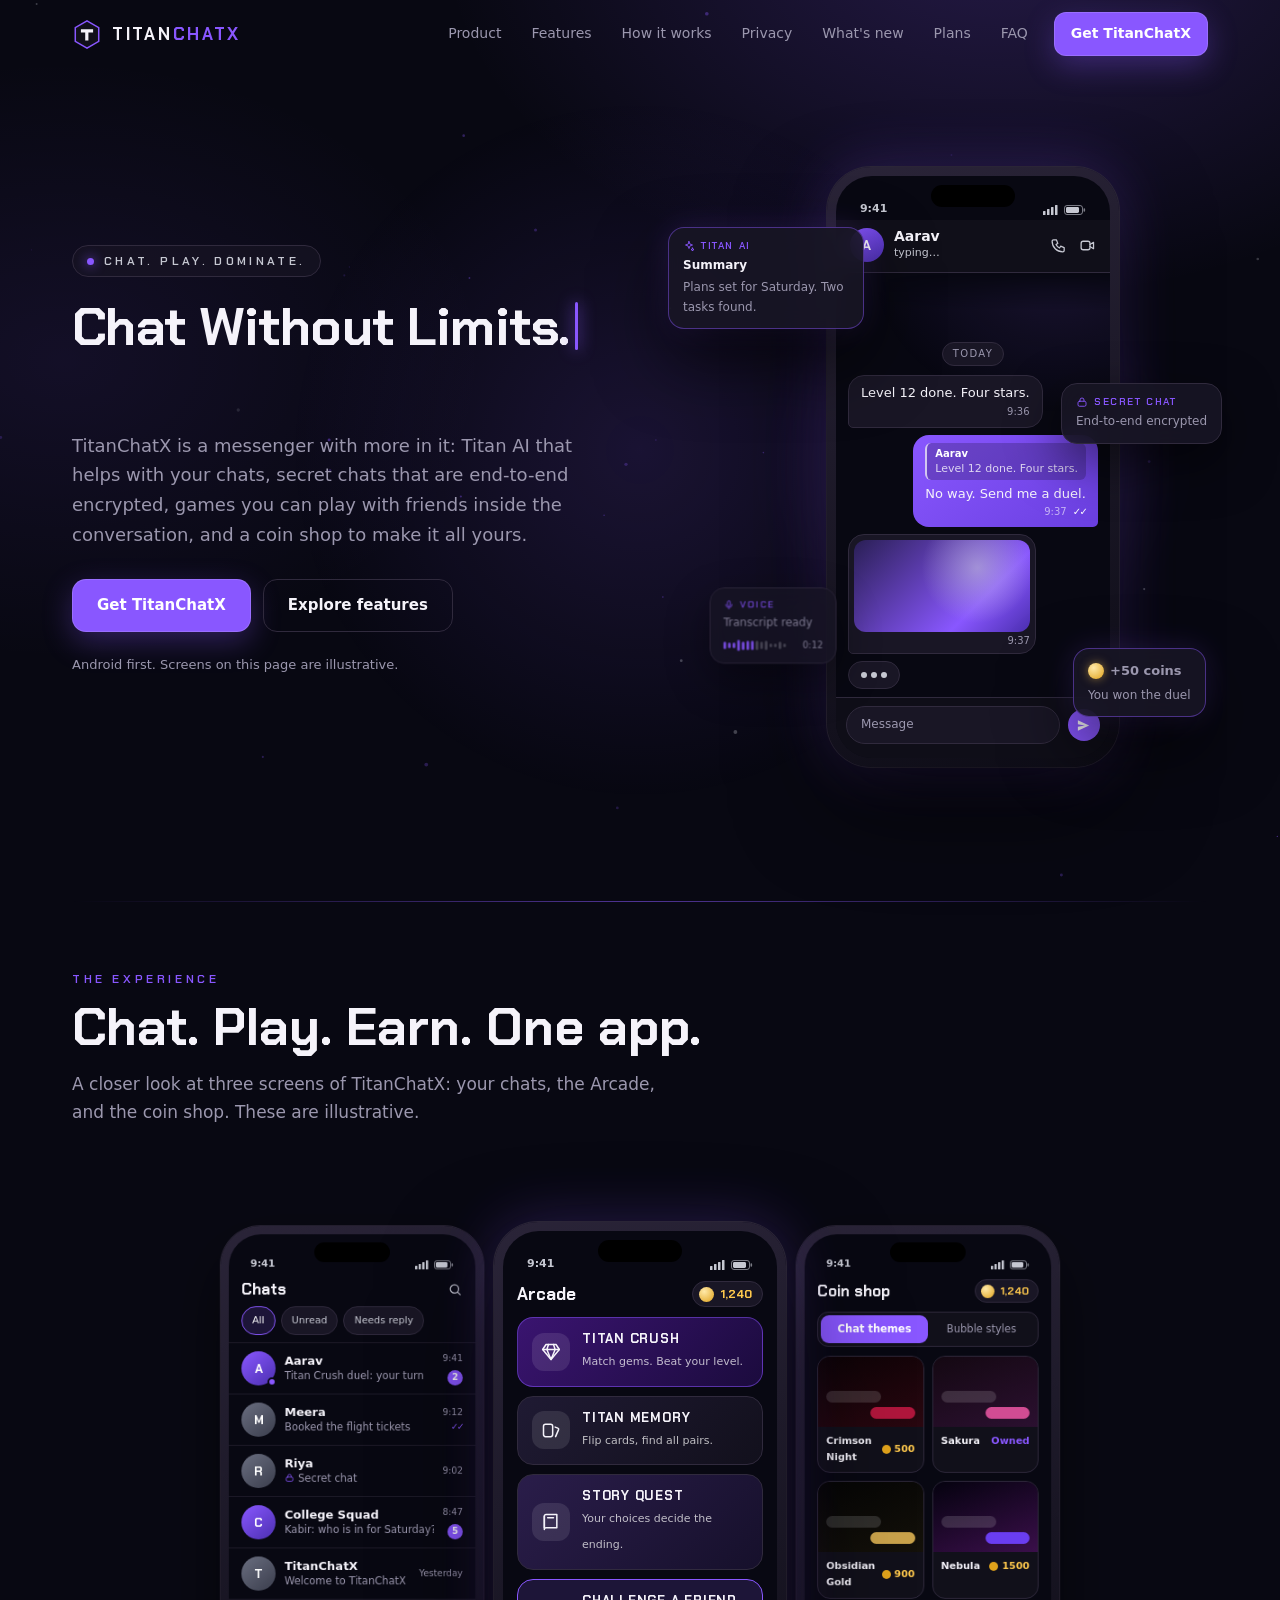
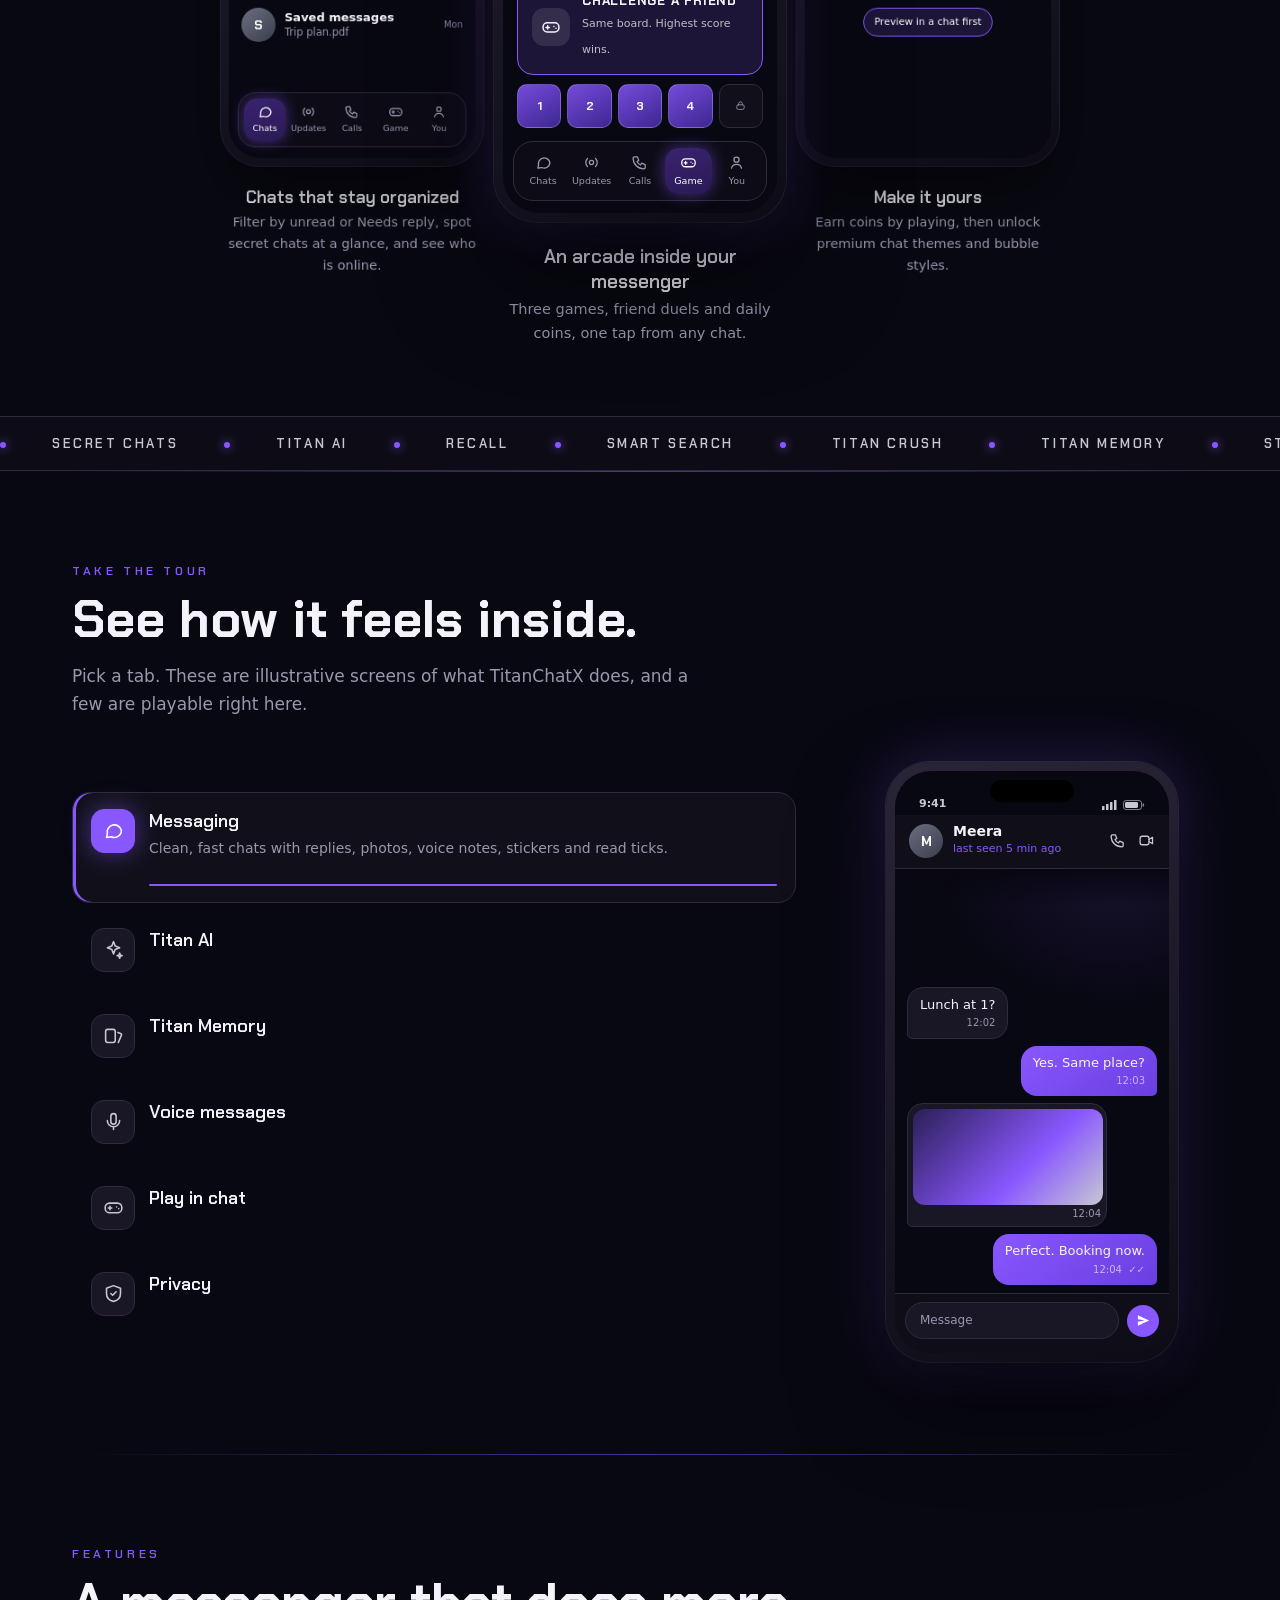
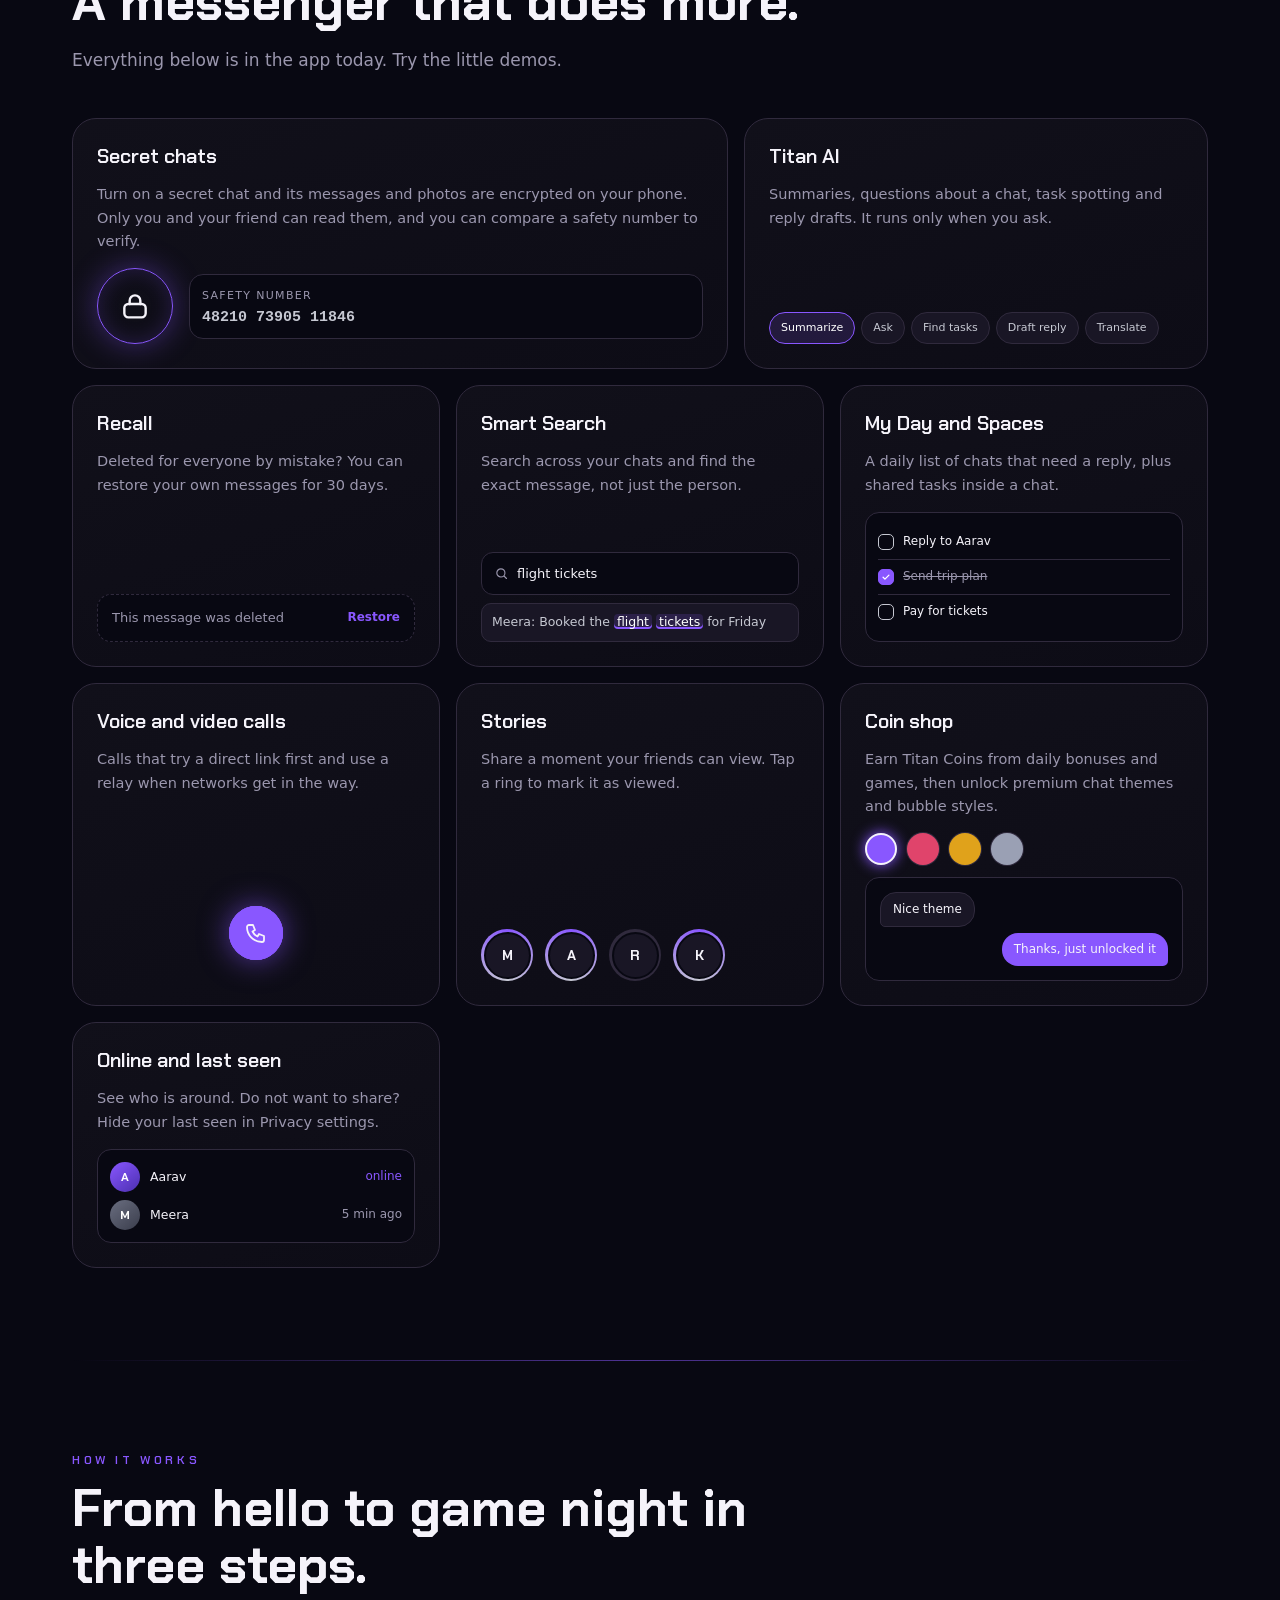
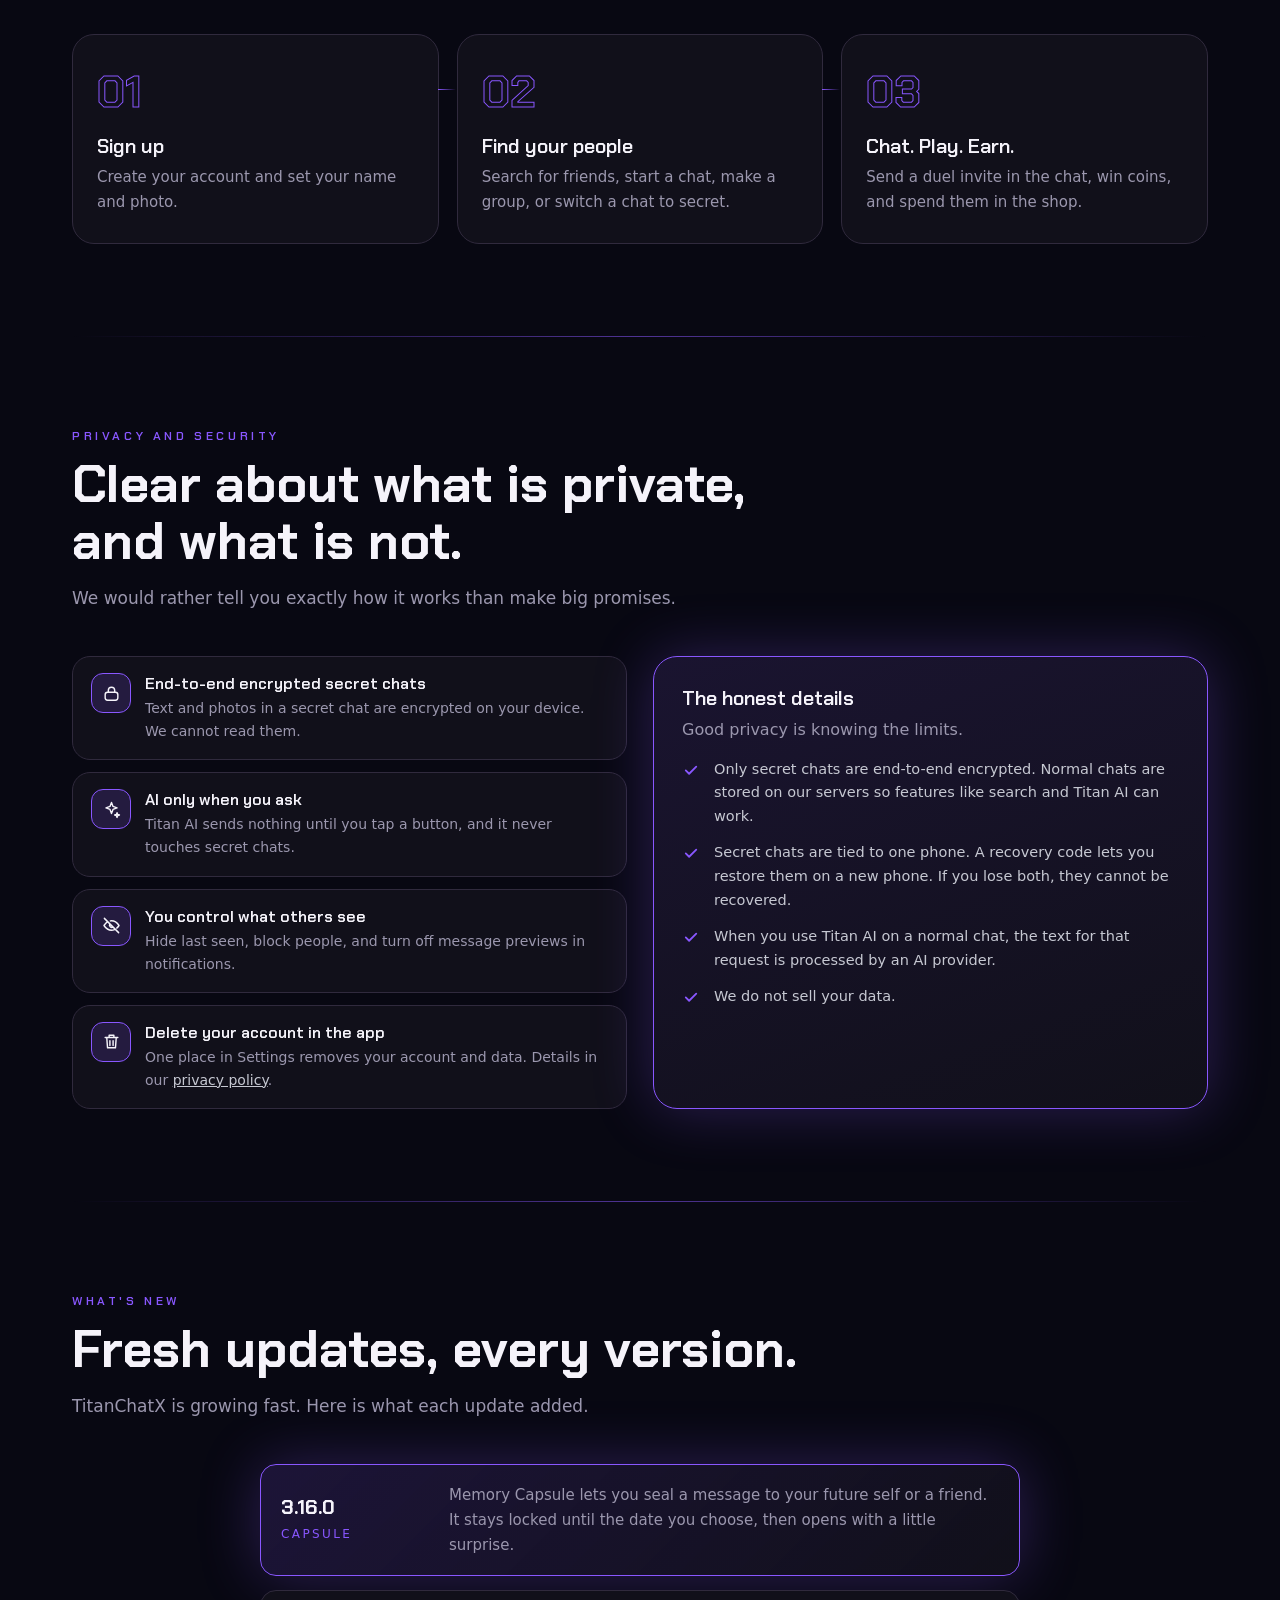
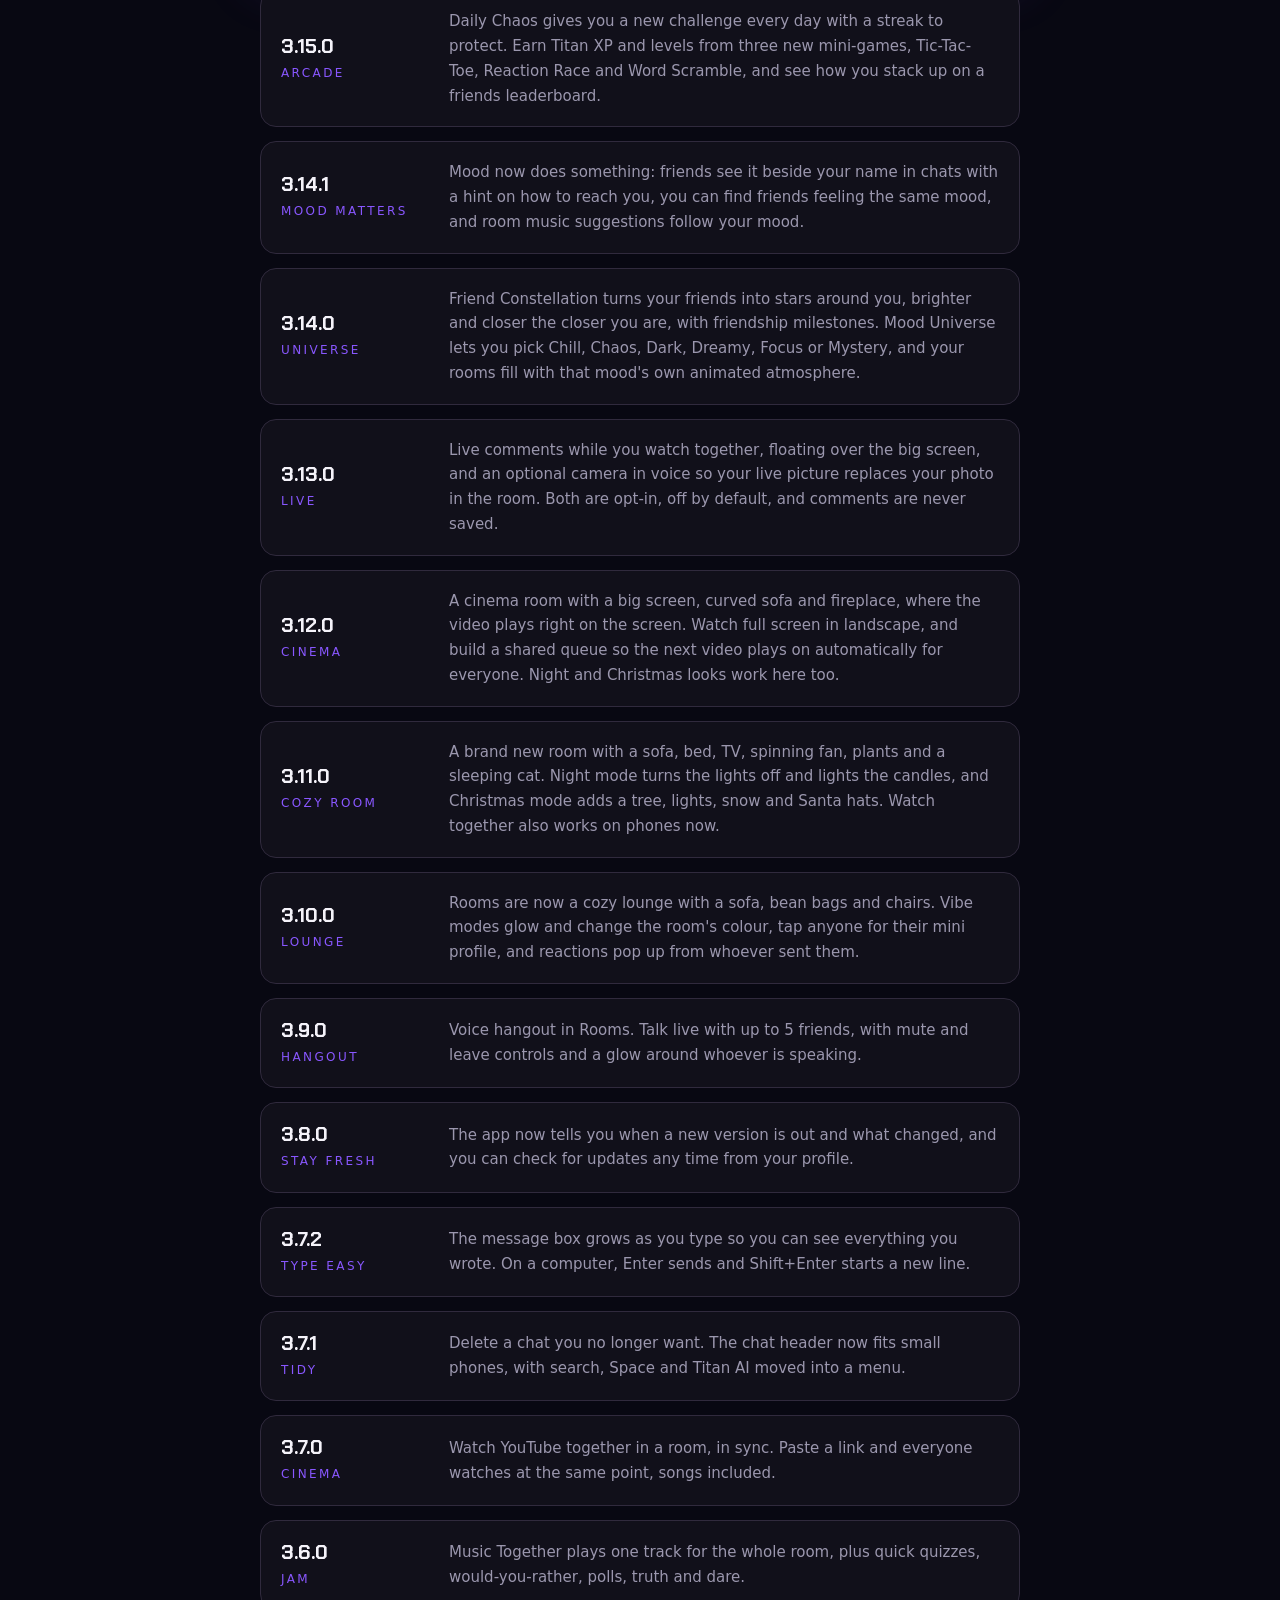
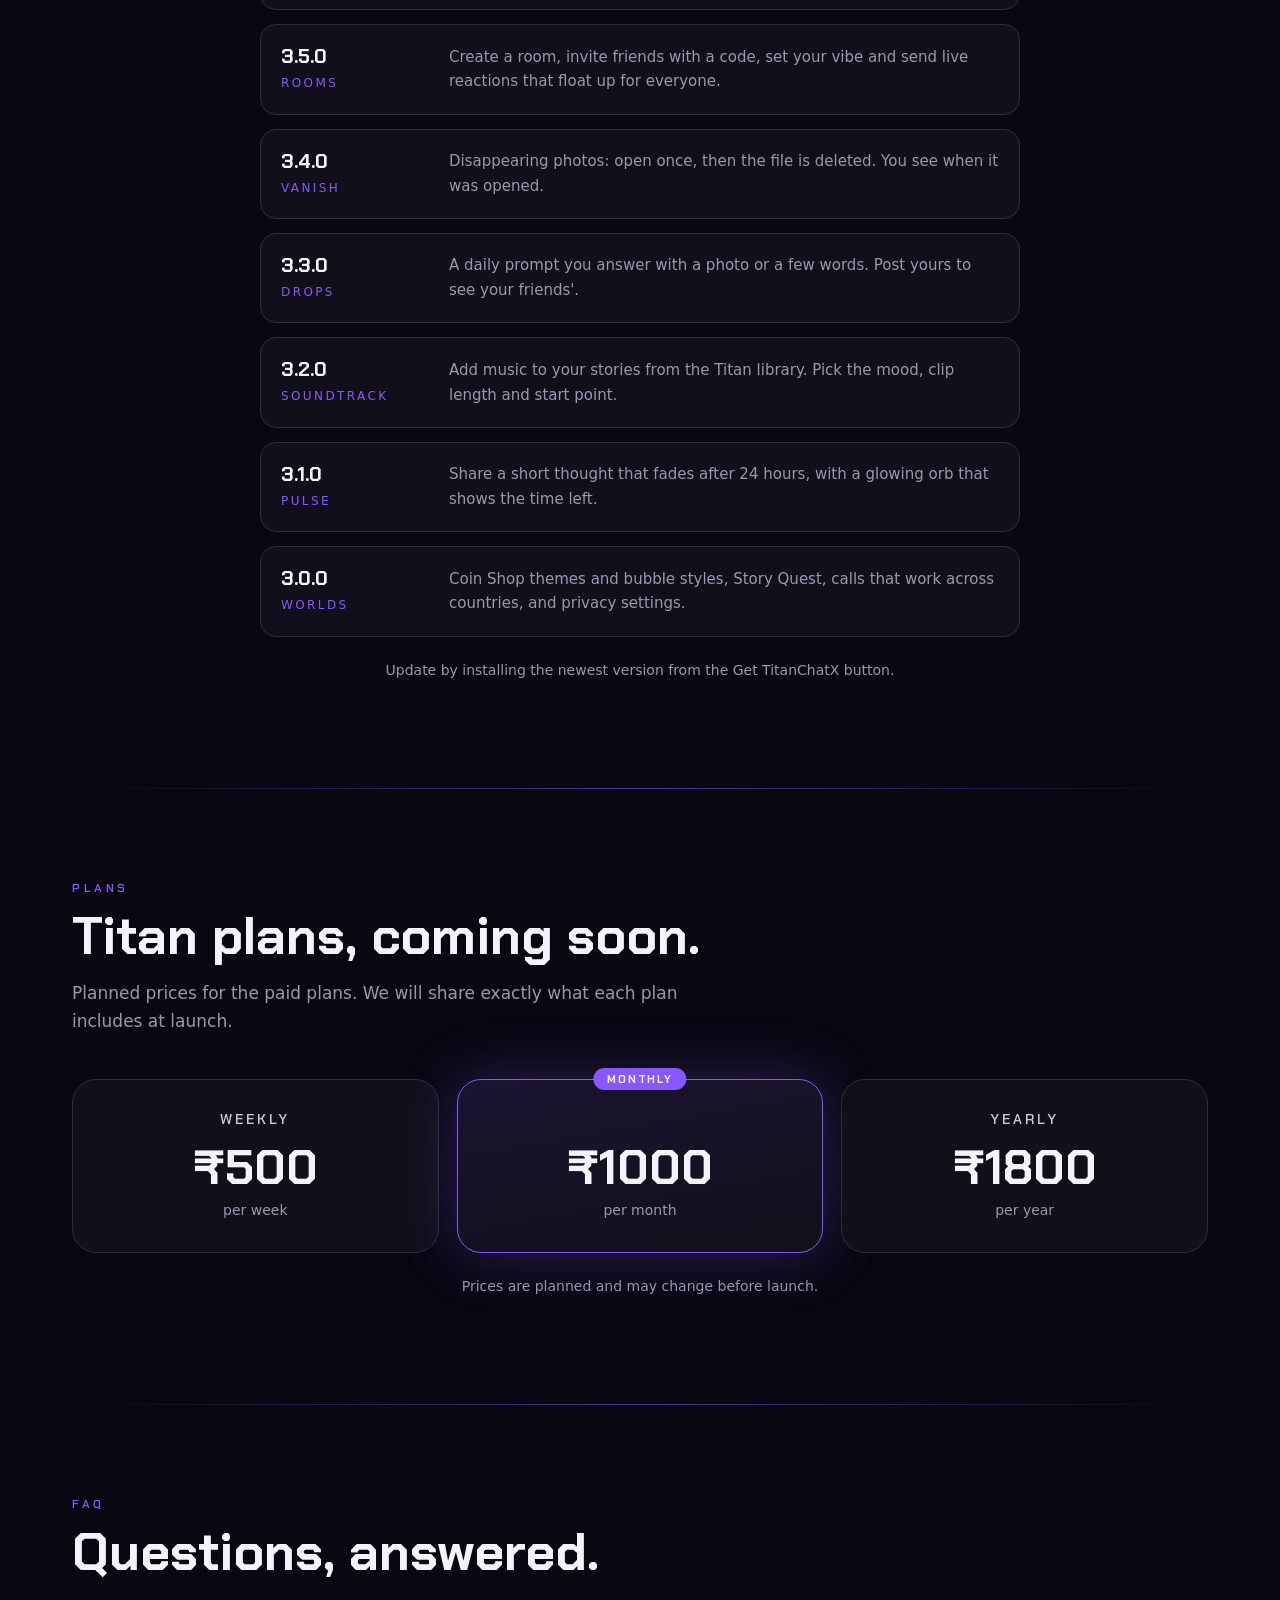
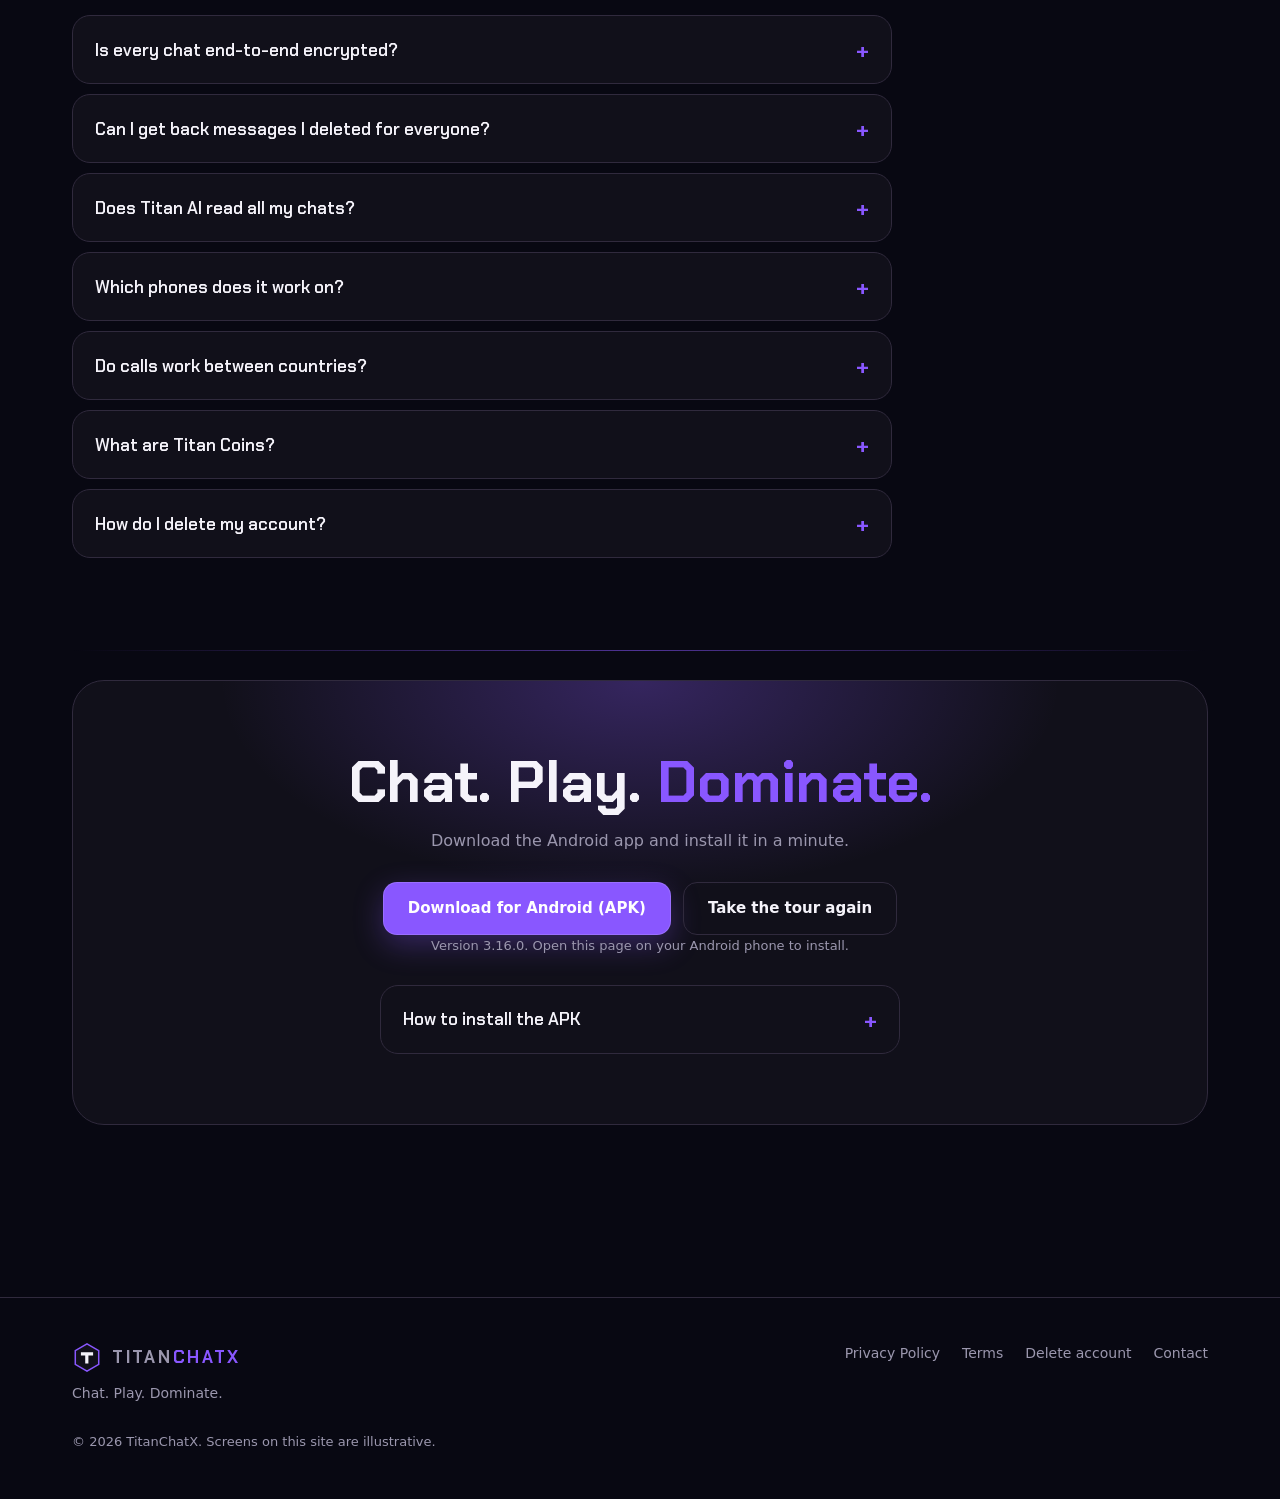
==== index.html @ d1ae28a4 "Update index.html" ====
<!doctype html>
<html lang="en">
<head>
<meta charset="utf-8">
<meta name="viewport" content="width=device-width,initial-scale=1">
<title>TitanChatX | Chat. Play. Dominate.</title>
<meta name="description" content="TitanChatX is a messaging app with Titan AI, end-to-end encrypted secret chats, deleted-message Recall, built-in games and a Titan Coins shop.">
<meta name="theme-color" content="#080812">
<link rel="preconnect" href="https://fonts.googleapis.com">
<link rel="preconnect" href="https://fonts.gstatic.com" crossorigin>
<link href="https://fonts.googleapis.com/css2?family=Chakra+Petch:wght@500;600;700&display=swap" rel="stylesheet">
<link rel="canonical" href="https://titanchatx.questtitan.in/">
<meta property="og:type" content="website">
<meta property="og:site_name" content="TitanChatX">
<meta property="og:title" content="TitanChatX | Chat. Play. Dominate.">
<meta property="og:description" content="A messenger with Titan AI, end-to-end encrypted secret chats, Recall, built-in games and a Titan Coins shop. Android.">
<meta property="og:url" content="https://titanchatx.questtitan.in/">
<meta property="og:image" content="https://titanchatx.questtitan.in/og-image.png">
<meta property="og:image:width" content="1200"><meta property="og:image:height" content="630">
<meta name="twitter:card" content="summary_large_image">
<meta name="twitter:title" content="TitanChatX | Chat. Play. Dominate.">
<meta name="twitter:description" content="A messenger with Titan AI, secret chats, Recall, built-in games and a coin shop. Android.">
<meta name="twitter:image" content="https://titanchatx.questtitan.in/og-image.png">
<script type="application/ld+json">{"@context":"https://schema.org","@type":"MobileApplication","name":"TitanChatX","alternateName":"Titan Chat X","description":"TitanChatX is an Android messenger with Titan AI, end-to-end encrypted secret chats, Recall, built-in games and a Titan Coins shop.","operatingSystem":"ANDROID","applicationCategory":"CommunicationApplication","url":"https://titanchatx.questtitan.in/","downloadUrl":"https://github.com/Devasena-K09/TitanChatX-Releases/releases/latest/download/TitanChatX.apk","softwareVersion":"3.0.0"}</script>
<link rel="stylesheet" href="style.css">
<link rel="icon" href="data:image/svg+xml,%3Csvg xmlns='http://www.w3.org/2000/svg' viewBox='0 0 32 32'%3E%3Crect width='32' height='32' rx='9' fill='%2311101A'/%3E%3Cpath d='M8 9h16v4h-6v11h-4V13H8z' fill='%238957FF'/%3E%3C/svg%3E">
</head>
<body>
<svg width="0" height="0" style="position:absolute" aria-hidden="true">
<defs>
<symbol id="i-lock" viewBox="0 0 24 24" fill="none" stroke="currentColor" stroke-width="1.8" stroke-linecap="round" stroke-linejoin="round"><rect x="4" y="10.5" width="16" height="10" rx="3"/><path d="M8 10.5V8a4 4 0 0 1 8 0v2.5"/></symbol>
<symbol id="i-chat" viewBox="0 0 24 24" fill="none" stroke="currentColor" stroke-width="1.8" stroke-linecap="round" stroke-linejoin="round"><path d="M21 12a8 8 0 0 1-11.6 7.1L4 20l1-4.4A8 8 0 1 1 21 12z"/></symbol>
<symbol id="i-spark" viewBox="0 0 24 24" fill="none" stroke="currentColor" stroke-width="1.8" stroke-linecap="round" stroke-linejoin="round"><path d="M12 3l1.9 5.1L19 10l-5.1 1.9L12 17l-1.9-5.1L5 10l5.1-1.9z"/><path d="M19 16l.8 2.2L22 19l-2.2.8L19 22l-.8-2.2L16 19l2.2-.8z"/></symbol>
<symbol id="i-cards" viewBox="0 0 24 24" fill="none" stroke="currentColor" stroke-width="1.8" stroke-linecap="round" stroke-linejoin="round"><rect x="3" y="5" width="11" height="15" rx="2.5"/><path d="M17 8.5l3.2 1.2a1.5 1.5 0 0 1 .9 1.9l-3.6 8.4"/></symbol>
<symbol id="i-mic" viewBox="0 0 24 24" fill="none" stroke="currentColor" stroke-width="1.8" stroke-linecap="round" stroke-linejoin="round"><rect x="9" y="3" width="6" height="12" rx="3"/><path d="M5 11a7 7 0 0 0 14 0M12 18v3"/></symbol>
<symbol id="i-game" viewBox="0 0 24 24" fill="none" stroke="currentColor" stroke-width="1.8" stroke-linecap="round" stroke-linejoin="round"><rect x="2.5" y="7" width="19" height="11" rx="5"/><path d="M8 10.5v4M6 12.5h4M15.5 11.5h.01M18 13.5h.01"/></symbol>
<symbol id="i-shield" viewBox="0 0 24 24" fill="none" stroke="currentColor" stroke-width="1.8" stroke-linecap="round" stroke-linejoin="round"><path d="M12 3l8 3v6c0 4.5-3.2 8-8 9-4.8-1-8-4.5-8-9V6z"/><path d="M9 12l2 2 4-4"/></symbol>
<symbol id="i-search" viewBox="0 0 24 24" fill="none" stroke="currentColor" stroke-width="1.8" stroke-linecap="round" stroke-linejoin="round"><circle cx="11" cy="11" r="6.5"/><path d="M20 20l-4-4"/></symbol>
<symbol id="i-phone" viewBox="0 0 24 24" fill="none" stroke="currentColor" stroke-width="1.8" stroke-linecap="round" stroke-linejoin="round"><path d="M5 4h4l2 5-2.5 1.5a11 11 0 0 0 5 5L15 13l5 2v4a2 2 0 0 1-2 2A15 15 0 0 1 3 6a2 2 0 0 1 2-2z"/></symbol>
<symbol id="i-check" viewBox="0 0 24 24" fill="none" stroke="currentColor" stroke-width="3" stroke-linecap="round" stroke-linejoin="round"><path d="M5 12.5l4.5 4.5L19 7.5"/></symbol>
<symbol id="i-send" viewBox="0 0 24 24" fill="#fff"><path d="M3 20.5l18-8.5L3 3.5v6.6l11 1.9-11 1.9z"/></symbol>
<symbol id="i-play" viewBox="0 0 24 24" fill="#fff"><path d="M7 4.5v15l13-7.5z"/></symbol>
<symbol id="i-video" viewBox="0 0 24 24" fill="none" stroke="currentColor" stroke-width="1.8" stroke-linecap="round" stroke-linejoin="round"><rect x="3" y="6" width="12.5" height="12" rx="3"/><path d="M15.5 10.5l5-3v9l-5-3"/></symbol>
<symbol id="i-tasks" viewBox="0 0 24 24" fill="none" stroke="currentColor" stroke-width="1.8" stroke-linecap="round" stroke-linejoin="round"><path d="M4 6.5l1.8 1.8L9 5M4 13l1.8 1.8L9 11.5M4 19.5l1.8 1.8L9 18M12.5 7h8M12.5 13.5h8M12.5 20h8"/></symbol>
<symbol id="i-undo" viewBox="0 0 24 24" fill="none" stroke="currentColor" stroke-width="1.8" stroke-linecap="round" stroke-linejoin="round"><path d="M9 14L4 9l5-5"/><path d="M4 9h10a6 6 0 0 1 0 12h-3"/></symbol>
<symbol id="i-eyeoff" viewBox="0 0 24 24" fill="none" stroke="currentColor" stroke-width="1.8" stroke-linecap="round" stroke-linejoin="round"><path d="M3 3l18 18M10.6 6.2A9.8 9.8 0 0 1 12 6c5 0 8.5 4.5 9.5 6-.5.8-1.5 2.1-2.9 3.3M6.4 7.8C4.6 9.2 3.4 10.9 2.5 12c1 1.5 4.5 6 9.5 6 1.4 0 2.7-.4 3.8-.9M9.9 10a3 3 0 0 0 4.1 4.1"/></symbol>
<symbol id="i-trash" viewBox="0 0 24 24" fill="none" stroke="currentColor" stroke-width="1.8" stroke-linecap="round" stroke-linejoin="round"><path d="M4 7h16M10 11v6M14 11v6M6 7l1 13h10l1-13M9 7V4h6v3"/></symbol>
<symbol id="i-gem" viewBox="0 0 24 24" fill="none" stroke="currentColor" stroke-width="1.8" stroke-linecap="round" stroke-linejoin="round"><path d="M6 3h12l4 6-10 12L2 9z"/><path d="M2 9h20M9 3l-2 6 5 12 5-12-2-6"/></symbol>
<symbol id="i-book" viewBox="0 0 24 24" fill="none" stroke="currentColor" stroke-width="1.8" stroke-linecap="round" stroke-linejoin="round"><path d="M4 5a2 2 0 0 1 2-2h13v16H6a2 2 0 0 0-2 2z"/><path d="M4 19V5M8 7h7"/></symbol>
<symbol id="i-dot" viewBox="0 0 24 24" fill="none" stroke="currentColor" stroke-width="2.4" stroke-linecap="round" stroke-linejoin="round"><path d="M5 12.5l4.5 4.5L19 7.5"/></symbol>
<symbol id="i-ring" viewBox="0 0 24 24" fill="none" stroke="currentColor" stroke-width="1.8" stroke-linecap="round"><circle cx="12" cy="12" r="3"/><path d="M6.3 6.3a8 8 0 0 0 0 11.4M17.7 6.3a8 8 0 0 1 0 11.4"/></symbol>
<symbol id="i-user" viewBox="0 0 24 24" fill="none" stroke="currentColor" stroke-width="1.8" stroke-linecap="round" stroke-linejoin="round"><circle cx="12" cy="8" r="3.6"/><path d="M5 20c.8-3.6 3.6-5.4 7-5.4s6.2 1.8 7 5.4"/></symbol>
<symbol id="i-logo" viewBox="0 0 32 32"><path d="M16 2l12.5 7.2v14.6L16 31 3.5 23.8V9.2z" fill="#11101A" stroke="#8957FF" stroke-width="1.6"/><path d="M9.5 11h13v3.4h-5V23h-3.4v-8.6h-4.6z" fill="#F5F3FA"/></symbol>
</defs>
</svg>

<div id="bar" aria-hidden="true"></div>
<div class="ambient" aria-hidden="true"></div>
<canvas id="fx" aria-hidden="true"></canvas>

<header class="top" id="top">
  <div class="wrap">
    <nav class="bar" aria-label="Main">
      <a class="logo" href="#home" aria-label="TitanChatX home"><svg><use href="#i-logo"/></svg><span>TITAN<b>CHATX</b></span></a>
      <div class="links" id="links">
        <a href="#experience">Product</a>
        <a href="#features">Features</a>
        <a href="#how">How it works</a>
        <a href="#privacy">Privacy</a>
        <a href="#whatsnew">What's new</a>
        <a href="#plans">Plans</a>
        <a href="#faq">FAQ</a>
        <a class="btn small" href="#get" data-install>Get TitanChatX</a>
      </div>
      <button class="menu" id="menu" aria-label="Menu" aria-expanded="false" aria-controls="links"><svg width="20" height="20" viewBox="0 0 24 24" fill="none" stroke="currentColor" stroke-width="2" stroke-linecap="round"><path d="M4 7h16M4 12h16M4 17h16"/></svg></button>
    </nav>
  </div>
</header>

<main id="home">
<!-- HERO -->
<div class="wrap">
  <div class="hero">
    <div>
      <span class="eyebrow rv"><i></i>CHAT. PLAY. DOMINATE.</span>
      <h1 class="type rv" style="--i:1" aria-label="Chat Without Limits. Think Beyond Messages. Your Conversations. Reimagined.">
        <span class="sizer" aria-hidden="true"><span>Chat Without Limits.</span><span>Think Beyond Messages.</span><span>Your Conversations. Reimagined.</span></span>
        <span class="live" aria-hidden="true"><span id="typed">Chat Without Limits.</span><span class="caret" id="caret"></span></span>
      </h1>
      <p class="lead rv" style="--i:2">TitanChatX is a messenger with more in it: Titan AI that helps with your chats, secret chats that are end-to-end encrypted, games you can play with friends inside the conversation, and a coin shop to make it all yours.</p>
      <div class="cta rv" style="--i:3"><a class="btn" href="#get" data-install>Get TitanChatX</a><a class="btn ghost" href="#experience">Explore features</a></div>
      <p class="note rv" style="--i:4">Android first. Screens on this page are illustrative.</p>
    </div>

    <div class="stage rv" style="--i:2" id="stage">
      <div class="halo" data-parallax="0.04"></div>
      <div class="phone" data-parallax="-0.02">
        <div class="screen">
          <div class="status"><span>9:41</span><span class="sb"><svg width="15" height="10" viewBox="0 0 15 10" fill="currentColor"><rect x="0" y="6" width="2.5" height="4" rx=".6"/><rect x="4" y="4" width="2.5" height="6" rx=".6"/><rect x="8" y="2" width="2.5" height="8" rx=".6"/><rect x="12" y="0" width="2.5" height="10" rx=".6"/></svg><svg width="22" height="10" viewBox="0 0 22 10"><rect x=".5" y=".5" width="18" height="9" rx="2.5" fill="none" stroke="currentColor" opacity=".6"/><rect x="2" y="2" width="13" height="6" rx="1.4" fill="currentColor"/><rect x="19.5" y="3.2" width="1.6" height="3.6" rx=".8" fill="currentColor" opacity=".6"/></svg></span></div>
          <div class="app-head">
            <div class="av">A</div>
            <div><div class="nm">Aarav</div><div class="st" id="hStatus">online</div></div>
            <div class="ic"><svg><use href="#i-phone"/></svg><svg><use href="#i-video"/></svg></div>
          </div>
          <div class="msgs" id="heroChat">
            <div class="day">TODAY</div>
            <div class="b th in">Level 12 done. Four stars.<small>9:36</small></div>
            <div class="b me in"><div class="quote"><b>Aarav</b>Level 12 done. Four stars.</div>No way. Send me a duel.<small>9:37 <span class="tk read">&#10003;&#10003;</span></small></div>
            <div class="b th in" style="padding:5px"><div class="ph"></div><small>9:37</small></div>
            <div class="b th dyn"><div class="invite"><div class="gem">T</div><div><b>Titan Crush duel</b><span>Your turn. Same board.</span></div></div><small>9:38</small></div>
            <div class="b me dyn" id="sentMsg">Send it. I am taking you down.<small>9:39 <span class="tk" id="tick">&#10003;</span></small></div>
            <div class="b th dyn" id="voiceB"><div class="voice"><div class="play"><svg><use href="#i-play"/></svg></div><div class="wave" data-wave="22" aria-hidden="true"></div><span class="vt" data-dur="12">0:00</span></div><small>9:39</small></div>
            <div class="typing" id="typing"><i></i><i></i><i></i></div>
          </div>
          <div class="composer"><div class="in" id="comp">Message</div><div class="send" id="sendBtn"><svg><use href="#i-send"/></svg></div></div>
        </div>
      </div>
      <div class="float f1 near" data-parallax="0.07"><div class="tag"><svg width="12" height="12"><use href="#i-spark"/></svg>TITAN AI</div><b>Summary</b><span>Plans set for Saturday. Two tasks found.</span></div>
      <div class="float f2" data-parallax="-0.05" style="--d:-2s"><div class="tag"><svg width="12" height="12"><use href="#i-lock"/></svg>SECRET CHAT</div><span>End-to-end encrypted</span></div>
      <div class="float f3 far" data-parallax="0.03" style="--d:-3.5s"><div class="tag"><svg width="12" height="12"><use href="#i-mic"/></svg>VOICE</div><span>Transcript ready</span><div class="mw"><div class="wave" data-wave="14" data-static aria-hidden="true"></div><span style="font-size:10px">0:12</span></div></div>
      <div class="float f4 near" data-parallax="-0.06" style="--d:-1s"><span class="coin"><i></i>+50 coins</span><br><span>You won the duel</span></div>
    </div>
  </div>
</div>

<!-- EXPERIENCE (right after the hero) -->
<section id="experience"><div class="wrap">
  <p class="kicker rv">THE EXPERIENCE</p>
  <h2 class="sec rv" style="--i:1">Chat. Play. Earn. One app.</h2>
  <p class="sec-sub rv" style="--i:2">A closer look at three screens of TitanChatX: your chats, the Arcade, and the coin shop. These are illustrative.</p>

  <div class="trio" id="trio">
    <figure class="tp side l"><div class="phone"><div class="screen">
      <div class="status"><span>9:41</span><span class="sb"><svg width="15" height="10" viewBox="0 0 15 10" fill="currentColor"><rect x="0" y="6" width="2.5" height="4" rx=".6"/><rect x="4" y="4" width="2.5" height="6" rx=".6"/><rect x="8" y="2" width="2.5" height="8" rx=".6"/><rect x="12" y="0" width="2.5" height="10" rx=".6"/></svg><svg width="22" height="10" viewBox="0 0 22 10"><rect x=".5" y=".5" width="18" height="9" rx="2.5" fill="none" stroke="currentColor" opacity=".6"/><rect x="2" y="2" width="13" height="6" rx="1.4" fill="currentColor"/><rect x="19.5" y="3.2" width="1.6" height="3.6" rx=".8" fill="currentColor" opacity=".6"/></svg></span></div>
      <div class="listhead"><span>Chats</span><svg><use href="#i-search"/></svg></div>
      <div class="chips"><span class="chip hot">All</span><span class="chip">Unread</span><span class="chip">Needs reply</span></div>
      <div class="rows">
        <div class="row"><div class="av">A<i class="on-dot"></i></div><div><div class="n">Aarav</div><div class="m">Titan Crush duel: your turn</div></div><div class="t">9:41<br><span class="bd">2</span></div></div>
        <div class="row"><div class="av s">M</div><div><div class="n">Meera</div><div class="m">Booked the flight tickets</div></div><div class="t">9:12<br><span style="color:var(--violet);letter-spacing:-.18em">&#10003;&#10003;</span></div></div>
        <div class="row"><div class="av s">R</div><div><div class="n">Riya</div><div class="m"><svg><use href="#i-lock"/></svg>Secret chat</div></div><div class="t">9:02</div></div>
        <div class="row"><div class="av">C</div><div><div class="n">College Squad</div><div class="m">Kabir: who is in for Saturday?</div></div><div class="t">8:47<br><span class="bd">5</span></div></div>
        <div class="row"><div class="av s">T</div><div><div class="n">TitanChatX</div><div class="m">Welcome to TitanChatX</div></div><div class="t">Yesterday</div></div>
        <div class="row"><div class="av s">S</div><div><div class="n">Saved messages</div><div class="m">Trip plan.pdf</div></div><div class="t">Mon</div></div>
      </div>
      <div class="nav5"><div class="on"><svg><use href="#i-chat"/></svg>Chats</div><div><svg><use href="#i-ring"/></svg>Updates</div><div><svg><use href="#i-phone"/></svg>Calls</div><div><svg><use href="#i-game"/></svg>Game</div><div><svg><use href="#i-user"/></svg>You</div></div>
    </div></div><figcaption><h3>Chats that stay organized</h3><p>Filter by unread or Needs reply, spot secret chats at a glance, and see who is online.</p></figcaption></figure>

    <figure class="tp mid"><div class="phone"><div class="screen">
      <div class="status"><span>9:41</span><span class="sb"><svg width="15" height="10" viewBox="0 0 15 10" fill="currentColor"><rect x="0" y="6" width="2.5" height="4" rx=".6"/><rect x="4" y="4" width="2.5" height="6" rx=".6"/><rect x="8" y="2" width="2.5" height="8" rx=".6"/><rect x="12" y="0" width="2.5" height="10" rx=".6"/></svg><svg width="22" height="10" viewBox="0 0 22 10"><rect x=".5" y=".5" width="18" height="9" rx="2.5" fill="none" stroke="currentColor" opacity=".6"/><rect x="2" y="2" width="13" height="6" rx="1.4" fill="currentColor"/><rect x="19.5" y="3.2" width="1.6" height="3.6" rx=".8" fill="currentColor" opacity=".6"/></svg></span></div>
      <div class="listhead"><span>Arcade</span><span class="coinchip"><i></i>1,240</span></div>
      <div class="pad" style="gap:9px;padding-top:6px">
        <div class="gcard a"><div class="gi"><svg><use href="#i-gem"/></svg></div><div><b>TITAN CRUSH</b><span>Match gems. Beat your level.</span></div></div>
        <div class="gcard b2"><div class="gi"><svg><use href="#i-cards"/></svg></div><div><b>TITAN MEMORY</b><span>Flip cards, find all pairs.</span></div></div>
        <div class="gcard c"><div class="gi"><svg><use href="#i-book"/></svg></div><div><b>STORY QUEST</b><span>Your choices decide the ending.</span></div></div>
        <div class="gcard" style="border-color:var(--violet);background:var(--violet-soft)"><div class="gi"><svg><use href="#i-game"/></svg></div><div><b>CHALLENGE A FRIEND</b><span>Same board. Highest score wins.</span></div></div>
        <div class="lv"><div>1</div><div>2</div><div>3</div><div>4</div><div class="lk"><svg><use href="#i-lock"/></svg></div></div>
      </div>
      <div class="nav5"><div><svg><use href="#i-chat"/></svg>Chats</div><div><svg><use href="#i-ring"/></svg>Updates</div><div><svg><use href="#i-phone"/></svg>Calls</div><div class="on"><svg><use href="#i-game"/></svg>Game</div><div><svg><use href="#i-user"/></svg>You</div></div>
    </div></div><figcaption><h3>An arcade inside your messenger</h3><p>Three games, friend duels and daily coins, one tap from any chat.</p></figcaption></figure>

    <figure class="tp side r"><div class="phone"><div class="screen">
      <div class="status"><span>9:41</span><span class="sb"><svg width="15" height="10" viewBox="0 0 15 10" fill="currentColor"><rect x="0" y="6" width="2.5" height="4" rx=".6"/><rect x="4" y="4" width="2.5" height="6" rx=".6"/><rect x="8" y="2" width="2.5" height="8" rx=".6"/><rect x="12" y="0" width="2.5" height="10" rx=".6"/></svg><svg width="22" height="10" viewBox="0 0 22 10"><rect x=".5" y=".5" width="18" height="9" rx="2.5" fill="none" stroke="currentColor" opacity=".6"/><rect x="2" y="2" width="13" height="6" rx="1.4" fill="currentColor"/><rect x="19.5" y="3.2" width="1.6" height="3.6" rx=".8" fill="currentColor" opacity=".6"/></svg></span></div>
      <div class="listhead"><span>Coin shop</span><span class="coinchip"><i></i>1,240</span></div>
      <div class="pad" style="gap:10px;padding-top:6px">
        <div class="seg"><span class="on">Chat themes</span><span>Bubble styles</span></div>
        <div class="shopg">
          <div class="sc"><div class="pv" style="background:linear-gradient(160deg,#0C0306,#2A0710);--ma:#B0163C"><i></i><i class="m"></i></div><div class="inf"><b>Crimson Night</b><span class="pr"><i></i>500</span></div></div>
          <div class="sc"><div class="pv" style="background:linear-gradient(160deg,#140812,#2B1030);--ma:#D14C93"><i></i><i class="m"></i></div><div class="inf"><b>Sakura</b><span class="own">Owned</span></div></div>
          <div class="sc"><div class="pv" style="background:linear-gradient(160deg,#050505,#14110A);--ma:#C9A24B"><i></i><i class="m"></i></div><div class="inf"><b>Obsidian Gold</b><span class="pr"><i></i>900</span></div></div>
          <div class="sc"><div class="pv" style="background:linear-gradient(160deg,#05020F,#3A0F4A);--ma:#6A3DF0"><i></i><i class="m"></i></div><div class="inf"><b>Nebula</b><span class="pr"><i></i>1500</span></div></div>
        </div>
        <div class="chip hot" style="align-self:center">Preview in a chat first</div>
      </div>
    </div></div><figcaption><h3>Make it yours</h3><p>Earn coins by playing, then unlock premium chat themes and bubble styles.</p></figcaption></figure>
  </div>
</div></section>

<div class="strip" aria-hidden="true"><div class="track" id="track">
  <span>SECRET CHATS</span><span>TITAN AI</span><span>RECALL</span><span>SMART SEARCH</span><span>TITAN CRUSH</span><span>TITAN MEMORY</span><span>STORY QUEST</span><span>VOICE CALLS</span><span>STORIES</span><span>COIN SHOP</span>
  <span>SECRET CHATS</span><span>TITAN AI</span><span>RECALL</span><span>SMART SEARCH</span><span>TITAN CRUSH</span><span>TITAN MEMORY</span><span>STORY QUEST</span><span>VOICE CALLS</span><span>STORIES</span><span>COIN SHOP</span>
</div></div>

<!-- SHOWCASE -->
<section id="showcase"><div class="wrap">
  <p class="kicker rv">TAKE THE TOUR</p>
  <h2 class="sec rv" style="--i:1">See how it feels inside.</h2>
  <p class="sec-sub rv" style="--i:2">Pick a tab. These are illustrative screens of what TitanChatX does, and a few are playable right here.</p>

  <div class="show">
    <div class="tabs rv" role="tablist" aria-label="Product tour" id="tabs">
      <button class="tab" role="tab" aria-selected="true" data-s="0"><span class="ti"><svg><use href="#i-chat"/></svg></span><span><h3>Messaging</h3><p>Clean, fast chats with replies, photos, voice notes, stickers and read ticks.</p></span><span class="prog"><i></i></span></button>
      <button class="tab" role="tab" aria-selected="false" data-s="1"><span class="ti"><svg><use href="#i-spark"/></svg></span><span><h3>Titan AI</h3><p>Summarize a chat, ask about it, pull out tasks or draft a reply. Only when you tap it.</p></span><span class="prog"><i></i></span></button>
      <button class="tab" role="tab" aria-selected="false" data-s="2"><span class="ti"><svg><use href="#i-cards"/></svg></span><span><h3>Titan Memory</h3><p>A card-matching game you can play alone or as a duel against a friend. Try it here.</p></span><span class="prog"><i></i></span></button>
      <button class="tab" role="tab" aria-selected="false" data-s="3"><span class="ti"><svg><use href="#i-mic"/></svg></span><span><h3>Voice messages</h3><p>Send a voice note, then get a text transcript when you cannot listen.</p></span><span class="prog"><i></i></span></button>
      <button class="tab" role="tab" aria-selected="false" data-s="4"><span class="ti"><svg><use href="#i-game"/></svg></span><span><h3>Play in chat</h3><p>Challenge a friend to Titan Crush, Memory or Story Quest. Win coins.</p></span><span class="prog"><i></i></span></button>
      <button class="tab" role="tab" aria-selected="false" data-s="5"><span class="ti"><svg><use href="#i-shield"/></svg></span><span><h3>Privacy</h3><p>Secret chats with end-to-end encryption and a safety number to verify.</p></span><span class="prog"><i></i></span></button>
    </div>

    <div class="phone-wrap rv" style="--i:1">
      <div class="phone"><div class="screen">
        <div class="status"><span>9:41</span><span class="sb"><svg width="15" height="10" viewBox="0 0 15 10" fill="currentColor"><rect x="0" y="6" width="2.5" height="4" rx=".6"/><rect x="4" y="4" width="2.5" height="6" rx=".6"/><rect x="8" y="2" width="2.5" height="8" rx=".6"/><rect x="12" y="0" width="2.5" height="10" rx=".6"/></svg><svg width="22" height="10" viewBox="0 0 22 10"><rect x=".5" y=".5" width="18" height="9" rx="2.5" fill="none" stroke="currentColor" opacity=".6"/><rect x="2" y="2" width="13" height="6" rx="1.4" fill="currentColor"/><rect x="19.5" y="3.2" width="1.6" height="3.6" rx=".8" fill="currentColor" opacity=".6"/></svg></span></div>
        <div class="slides" id="slides">

          <!-- 0 messaging -->
          <div class="slide on" data-s="0">
            <div class="app-head"><div class="av s">M</div><div><div class="nm">Meera</div><div class="st">last seen 5 min ago</div></div><div class="ic"><svg><use href="#i-phone"/></svg><svg><use href="#i-video"/></svg></div></div>
            <div class="msgs">
              <div class="b th in">Lunch at 1?<small>12:02</small></div>
              <div class="b me in">Yes. Same place?<small>12:03</small></div>
              <div class="b th in" style="padding:5px"><div style="width:190px;height:96px;border-radius:12px;background:linear-gradient(135deg,#2a1f55,#8957ff 60%,#c6c8d2)"></div><small>12:04</small></div>
              <div class="b me in">Perfect. Booking now.<small>12:04 &nbsp;&#10003;&#10003;</small></div>
            </div>
            <div class="composer"><div class="in">Message</div><div class="send"><svg><use href="#i-send"/></svg></div></div>
          </div>

          <!-- 1 AI -->
          <div class="slide" data-s="1">
            <div class="title-row"><svg width="18" height="18" style="color:var(--violet)"><use href="#i-spark"/></svg>Titan AI</div>
            <div class="pad">
              <div style="display:flex;gap:6px;flex-wrap:wrap"><span class="chip hot">Summarize</span><span class="chip">Ask</span><span class="chip">Tasks</span><span class="chip">Draft reply</span></div>
              <div class="card"><h4>SUMMARY</h4><p id="aiType" data-text="Meera and you are meeting Saturday at 1. She will book the table and you will bring the tickets.">&nbsp;</p></div>
              <div class="card"><h4>TASKS FOUND</h4>
                <div class="task"><button class="cb" aria-label="toggle"><svg><use href="#i-check"/></svg></button><span>Bring the tickets</span></div>
                <div class="task"><button class="cb done" aria-label="toggle"><svg><use href="#i-check"/></svg></button><span>Book the table</span></div>
              </div>
              <div class="chip hot" style="align-self:flex-start">Add to chat Space</div>
            </div>
          </div>

          <!-- 2 memory -->
          <div class="slide" data-s="2">
            <div class="title-row"><svg width="18" height="18" style="color:var(--violet)"><use href="#i-cards"/></svg>Titan Memory</div>
            <div class="pad">
              <div class="mrow"><span>Find all pairs</span><span id="mMoves">Moves: 0</span></div>
              <div class="mem" id="mem"></div>
              <div class="mrow"><span id="mMsg">Tap a card</span><button id="mReset" type="button">Shuffle</button></div>
            </div>
          </div>

          <!-- 3 voice -->
          <div class="slide" data-s="3">
            <div class="app-head"><div class="av">A</div><div><div class="nm">Aarav</div><div class="st">online</div></div></div>
            <div class="pad" style="justify-content:flex-end">
              <div class="big-voice" style="align-self:flex-start;width:90%"><div class="play"><svg><use href="#i-play"/></svg></div><div class="wave" data-wave="28" aria-hidden="true"></div><span class="vt" data-dur="18" style="font-size:11px">0:00</span></div>
              <div class="card"><h4>TRANSCRIPT</h4><p id="trType" data-text="Hey, I will be ten minutes late. Start without me and save me a seat near the window.">&nbsp;</p></div>
              <div class="chip" style="align-self:flex-start">Transcribed on request</div>
            </div>
            <div class="composer"><div class="in">Hold to record</div><div class="send"><svg><use href="#i-mic"/></svg></div></div>
          </div>

          <!-- 4 play -->
          <div class="slide" data-s="4">
            <div class="title-row"><svg width="18" height="18" style="color:var(--violet)"><use href="#i-game"/></svg>Friend duel</div>
            <div class="pad">
              <div class="card" style="text-align:center">
                <h4>TITAN CRUSH DUEL</h4>
                <div class="score"><div><div class="n" style="color:var(--violet)">340</div><small>You</small></div><div class="vs">VS</div><div><div class="n">295</div><small>Aarav</small></div></div>
                <p style="margin-top:8px;font:700 15px var(--display)">You won!</p>
                <p style="margin-top:6px"><span class="coin"><i></i>+60 coins</span></p>
              </div>
              <div class="games"><div><svg><use href="#i-gem"/></svg>Titan Crush</div><div><svg><use href="#i-cards"/></svg>Titan Memory</div><div><svg><use href="#i-book"/></svg>Story Quest</div></div>
              <div class="chip hot" style="align-self:center">Challenge a friend</div>
            </div>
          </div>

          <!-- 5 privacy -->
          <div class="slide" data-s="5">
            <div class="app-head"><div class="av s">R</div><div><div class="nm">Riya</div><div class="st" style="color:var(--silver)">secret chat</div></div></div>
            <div class="pad">
              <div class="lockbar"><svg><use href="#i-lock"/></svg>Messages in this chat are end-to-end encrypted.</div>
              <div class="b th in" style="opacity:1;transform:none">This stays between us.<small>9:50</small></div>
              <div class="b me in" style="opacity:1;transform:none">Always.<small>9:50</small></div>
              <div class="card"><h4>SAFETY NUMBER (EXAMPLE)</h4>
                <div class="safety"><span>48210</span><span>73905</span><span>11846</span><span>20573</span><span>96034</span><span>71288</span><span>35517</span><span>60942</span></div>
                <p style="margin-top:8px;font-size:11.5px;color:var(--mute)">Compare it with your friend to confirm nobody is in the middle.</p></div>
            </div>
          </div>
        </div>
      </div></div>
    </div>
  </div>
</div></section>

<!-- FEATURES -->
<section id="features"><div class="wrap">
  <p class="kicker rv">FEATURES</p>
  <h2 class="sec rv" style="--i:1">A messenger that does more.</h2>
  <p class="sec-sub rv" style="--i:2">Everything below is in the app today. Try the little demos.</p>

  <div class="bento">
    <article class="tile s7 rv"><h3>Secret chats</h3><p>Turn on a secret chat and its messages and photos are encrypted on your phone. Only you and your friend can read them, and you can compare a safety number to verify.</p>
      <div class="vis lockvis"><div class="ring"><svg><use href="#i-lock"/></svg></div><div class="mini" style="flex:1"><div style="color:var(--mute);font-size:11px;letter-spacing:.12em">SAFETY NUMBER</div><div id="safetyLive" style="font:600 15px ui-monospace,Menlo,monospace;color:var(--silver);margin-top:4px">48210 73905 11846</div></div></div></article>

    <article class="tile s5 rv" style="--i:1"><h3>Titan AI</h3><p>Summaries, questions about a chat, task spotting and reply drafts. It runs only when you ask.</p>
      <div class="vis" style="display:flex;gap:6px;flex-wrap:wrap"><span class="chip hot">Summarize</span><span class="chip">Ask</span><span class="chip">Find tasks</span><span class="chip">Draft reply</span><span class="chip">Translate</span></div></article>

    <article class="tile s4 rv"><h3>Recall</h3><p>Deleted for everyone by mistake? You can restore your own messages for 30 days.</p>
      <div class="vis"><div class="del" id="del"><span id="delTxt">This message was deleted</span><button id="delBtn" type="button">Restore</button></div></div></article>

    <article class="tile s4 rv" style="--i:1"><h3>Smart Search</h3><p>Search across your chats and find the exact message, not just the person.</p>
      <div class="vis"><div class="srch"><svg><use href="#i-search"/></svg><span id="srchType" data-text="flight tickets">&nbsp;</span></div><div class="hit">Meera: Booked the <mark>flight</mark> <mark>tickets</mark> for Friday</div></div></article>

    <article class="tile s4 rv" style="--i:2"><h3>My Day and Spaces</h3><p>A daily list of chats that need a reply, plus shared tasks inside a chat.</p>
      <div class="vis mini" id="todo">
        <div class="task"><button class="cb" aria-label="toggle"><svg><use href="#i-check"/></svg></button><span>Reply to Aarav</span></div>
        <div class="task"><button class="cb done" aria-label="toggle"><svg><use href="#i-check"/></svg></button><span>Send trip plan</span></div>
        <div class="task"><button class="cb" aria-label="toggle"><svg><use href="#i-check"/></svg></button><span>Pay for tickets</span></div>
      </div></article>

    <article class="tile s4 rv"><h3>Voice and video calls</h3><p>Calls that try a direct link first and use a relay when networks get in the way.</p>
      <div class="vis rings"><i></i><i></i><i></i><div class="core"><svg><use href="#i-phone"/></svg></div></div></article>

    <article class="tile s4 rv" style="--i:1"><h3>Stories</h3><p>Share a moment your friends can view. Tap a ring to mark it as viewed.</p>
      <div class="vis stories" id="stories"><div class="sring"><span>M</span></div><div class="sring"><span>A</span></div><div class="sring seen"><span>R</span></div><div class="sring"><span>K</span></div></div></article>

    <article class="tile s4 rv" style="--i:2"><h3>Coin shop</h3><p>Earn Titan Coins from daily bonuses and games, then unlock premium chat themes and bubble styles.</p>
      <div class="vis"><div class="sw" id="sw">
        <button style="background:#8957FF;--c:#8957FF" aria-pressed="true" aria-label="Nebula"></button>
        <button style="background:#E0446B;--c:#E0446B" aria-pressed="false" aria-label="Crimson"></button>
        <button style="background:#E0A21B;--c:#E0A21B" aria-pressed="false" aria-label="Gold"></button>
        <button style="background:#9AA0B4;--c:#9AA0B4" aria-pressed="false" aria-label="Silver"></button></div>
        <div class="prev" id="prev"><div class="b th">Nice theme</div><div class="b me" style="align-self:flex-end">Thanks, just unlocked it</div></div></div></article>

    <article class="tile s4 rv"><h3>Online and last seen</h3><p>See who is around. Do not want to share? Hide your last seen in Privacy settings.</p>
      <div class="vis mini" style="display:flex;flex-direction:column;gap:8px"><div style="display:flex;align-items:center;gap:10px"><div class="av" style="width:30px;height:30px;font-size:12px">A</div><div style="flex:1">Aarav</div><span style="color:var(--violet);font-size:12px">online</span></div><div style="display:flex;align-items:center;gap:10px"><div class="av s" style="width:30px;height:30px;font-size:12px">M</div><div style="flex:1">Meera</div><span style="color:var(--mute);font-size:12px">5 min ago</span></div></div></article>
  </div>
</div></section>

<!-- HOW -->
<section id="how"><div class="wrap">
  <p class="kicker rv">HOW IT WORKS</p>
  <h2 class="sec rv" style="--i:1">From hello to game night in three steps.</h2>
  <div class="steps" style="margin-top:40px">
    <div class="step rv"><h3>Sign up</h3><p>Create your account and set your name and photo.</p></div>
    <div class="step rv" style="--i:1"><h3>Find your people</h3><p>Search for friends, start a chat, make a group, or switch a chat to secret.</p></div>
    <div class="step rv" style="--i:2"><h3>Chat. Play. Earn.</h3><p>Send a duel invite in the chat, win coins, and spend them in the shop.</p></div>
  </div>
</div></section>

<!-- PRIVACY -->
<section id="privacy"><div class="wrap">
  <p class="kicker rv">PRIVACY AND SECURITY</p>
  <h2 class="sec rv" style="--i:1">Clear about what is private, and what is not.</h2>
  <p class="sec-sub rv" style="--i:2">We would rather tell you exactly how it works than make big promises.</p>
  <div class="priv">
    <div class="plist">
      <div class="pi rv"><div class="ico"><svg><use href="#i-lock"/></svg></div><div><h3>End-to-end encrypted secret chats</h3><p>Text and photos in a secret chat are encrypted on your device. We cannot read them.</p></div></div>
      <div class="pi rv" style="--i:1"><div class="ico"><svg><use href="#i-spark"/></svg></div><div><h3>AI only when you ask</h3><p>Titan AI sends nothing until you tap a button, and it never touches secret chats.</p></div></div>
      <div class="pi rv" style="--i:2"><div class="ico"><svg><use href="#i-eyeoff"/></svg></div><div><h3>You control what others see</h3><p>Hide last seen, block people, and turn off message previews in notifications.</p></div></div>
      <div class="pi rv" style="--i:3"><div class="ico"><svg><use href="#i-trash"/></svg></div><div><h3>Delete your account in the app</h3><p>One place in Settings removes your account and data. Details in our <a href="privacy.html">privacy policy</a>.</p></div></div>
    </div>
    <div class="honest rv" style="--i:1">
      <h3>The honest details</h3>
      <p style="color:var(--mute);margin:0">Good privacy is knowing the limits.</p>
      <ul>
        <li><svg><use href="#i-dot"/></svg><span>Only secret chats are end-to-end encrypted. Normal chats are stored on our servers so features like search and Titan AI can work.</span></li>
        <li><svg><use href="#i-dot"/></svg><span>Secret chats are tied to one phone. A recovery code lets you restore them on a new phone. If you lose both, they cannot be recovered.</span></li>
        <li><svg><use href="#i-dot"/></svg><span>When you use Titan AI on a normal chat, the text for that request is processed by an AI provider.</span></li>
        <li><svg><use href="#i-dot"/></svg><span>We do not sell your data.</span></li>
      </ul>
    </div>
  </div>
</div></section>

<!-- WHAT'S NEW -->
<section id="whatsnew"><div class="wrap">
  <p class="kicker rv">WHAT'S NEW</p>
  <h2 class="sec rv" style="--i:1">Fresh updates, every version.</h2>
  <p class="sec-sub rv" style="--i:2">TitanChatX is growing fast. Here is what each update added.</p>
  <div class="rels">
    <div class="rel rv" style="--i:0"><div class="rv-ver"><b>3.16.0</b><span>Capsule</span></div><p>Memory Capsule lets you seal a message to your future self or a friend. It stays locked until the date you choose, then opens with a little surprise.</p></div>
    <div class="rel rv" style="--i:0"><div class="rv-ver"><b>3.15.0</b><span>Arcade</span></div><p>Daily Chaos gives you a new challenge every day with a streak to protect. Earn Titan XP and levels from three new mini-games, Tic-Tac-Toe, Reaction Race and Word Scramble, and see how you stack up on a friends leaderboard.</p></div>
    <div class="rel rv" style="--i:0"><div class="rv-ver"><b>3.14.1</b><span>Mood matters</span></div><p>Mood now does something: friends see it beside your name in chats with a hint on how to reach you, you can find friends feeling the same mood, and room music suggestions follow your mood.</p></div>
    <div class="rel rv" style="--i:0"><div class="rv-ver"><b>3.14.0</b><span>Universe</span></div><p>Friend Constellation turns your friends into stars around you, brighter and closer the closer you are, with friendship milestones. Mood Universe lets you pick Chill, Chaos, Dark, Dreamy, Focus or Mystery, and your rooms fill with that mood's own animated atmosphere.</p></div>
    <div class="rel rv" style="--i:0"><div class="rv-ver"><b>3.13.0</b><span>Live</span></div><p>Live comments while you watch together, floating over the big screen, and an optional camera in voice so your live picture replaces your photo in the room. Both are opt-in, off by default, and comments are never saved.</p></div>
    <div class="rel rv" style="--i:0"><div class="rv-ver"><b>3.12.0</b><span>Cinema</span></div><p>A cinema room with a big screen, curved sofa and fireplace, where the video plays right on the screen. Watch full screen in landscape, and build a shared queue so the next video plays on automatically for everyone. Night and Christmas looks work here too.</p></div>
    <div class="rel rv" style="--i:0"><div class="rv-ver"><b>3.11.0</b><span>Cozy room</span></div><p>A brand new room with a sofa, bed, TV, spinning fan, plants and a sleeping cat. Night mode turns the lights off and lights the candles, and Christmas mode adds a tree, lights, snow and Santa hats. Watch together also works on phones now.</p></div>
    <div class="rel rv" style="--i:0"><div class="rv-ver"><b>3.10.0</b><span>Lounge</span></div><p>Rooms are now a cozy lounge with a sofa, bean bags and chairs. Vibe modes glow and change the room's colour, tap anyone for their mini profile, and reactions pop up from whoever sent them.</p></div>
    <div class="rel rv" style="--i:0"><div class="rv-ver"><b>3.9.0</b><span>Hangout</span></div><p>Voice hangout in Rooms. Talk live with up to 5 friends, with mute and leave controls and a glow around whoever is speaking.</p></div>
    <div class="rel rv" style="--i:0"><div class="rv-ver"><b>3.8.0</b><span>Stay fresh</span></div><p>The app now tells you when a new version is out and what changed, and you can check for updates any time from your profile.</p></div>
    <div class="rel rv" style="--i:1"><div class="rv-ver"><b>3.7.2</b><span>Type easy</span></div><p>The message box grows as you type so you can see everything you wrote. On a computer, Enter sends and Shift+Enter starts a new line.</p></div>
    <div class="rel rv" style="--i:0"><div class="rv-ver"><b>3.7.1</b><span>Tidy</span></div><p>Delete a chat you no longer want. The chat header now fits small phones, with search, Space and Titan AI moved into a menu.</p></div>
    <div class="rel rv" style="--i:0"><div class="rv-ver"><b>3.7.0</b><span>Cinema</span></div><p>Watch YouTube together in a room, in sync. Paste a link and everyone watches at the same point, songs included.</p></div>
    <div class="rel rv" style="--i:1"><div class="rv-ver"><b>3.6.0</b><span>Jam</span></div><p>Music Together plays one track for the whole room, plus quick quizzes, would-you-rather, polls, truth and dare.</p></div>
    <div class="rel rv" style="--i:2"><div class="rv-ver"><b>3.5.0</b><span>Rooms</span></div><p>Create a room, invite friends with a code, set your vibe and send live reactions that float up for everyone.</p></div>
    <div class="rel rv" style="--i:3"><div class="rv-ver"><b>3.4.0</b><span>Vanish</span></div><p>Disappearing photos: open once, then the file is deleted. You see when it was opened.</p></div>
    <div class="rel rv" style="--i:3"><div class="rv-ver"><b>3.3.0</b><span>Drops</span></div><p>A daily prompt you answer with a photo or a few words. Post yours to see your friends'.</p></div>
    <div class="rel rv" style="--i:3"><div class="rv-ver"><b>3.2.0</b><span>Soundtrack</span></div><p>Add music to your stories from the Titan library. Pick the mood, clip length and start point.</p></div>
    <div class="rel rv" style="--i:3"><div class="rv-ver"><b>3.1.0</b><span>Pulse</span></div><p>Share a short thought that fades after 24 hours, with a glowing orb that shows the time left.</p></div>
    <div class="rel rv" style="--i:3"><div class="rv-ver"><b>3.0.0</b><span>Worlds</span></div><p>Coin Shop themes and bubble styles, Story Quest, calls that work across countries, and privacy settings.</p></div>
  </div>
  <p class="plan-note">Update by installing the newest version from the Get TitanChatX button.</p>
</div></section>

<!-- PLANS -->
<section id="plans"><div class="wrap">
  <p class="kicker rv">PLANS</p>
  <h2 class="sec rv" style="--i:1">Titan plans, coming soon.</h2>
  <p class="sec-sub rv" style="--i:2">Planned prices for the paid plans. We will share exactly what each plan includes at launch.</p>
  <div class="plans">
    <div class="plan rv"><div class="nm">WEEKLY</div><div class="pr">₹500</div><div class="per">per week</div></div>
    <div class="plan best rv" style="--i:1"><span class="pill">MONTHLY</span><div class="nm">&nbsp;</div><div class="pr">₹1000</div><div class="per">per month</div></div>
    <div class="plan rv" style="--i:2"><div class="nm">YEARLY</div><div class="pr">₹1800</div><div class="per">per year</div></div>
  </div>
  <p class="plan-note">Prices are planned and may change before launch.</p>
</div></section>

<!-- FAQ -->
<section id="faq"><div class="wrap">
  <p class="kicker rv">FAQ</p>
  <h2 class="sec rv" style="--i:1">Questions, answered.</h2>
  <div class="faq" style="margin-top:34px">
    <details class="rv"><summary>Is every chat end-to-end encrypted?</summary><p>No. Secret chats are end-to-end encrypted. Normal chats are stored on our servers so search, Titan AI and other features can work. You choose which kind of chat to use.</p></details>
    <details class="rv"><summary>Can I get back messages I deleted for everyone?</summary><p>Yes, your own. Recall keeps messages you delete for everyone for 30 days so you can restore them. Other people still see "Message deleted" unless you allow them to see it.</p></details>
    <details class="rv"><summary>Does Titan AI read all my chats?</summary><p>No. It only reads the recent messages of a chat when you tap one of its buttons, and it never works on secret chats. Daily use is limited.</p></details>
    <details class="rv"><summary>Which phones does it work on?</summary><p>Android first. We have no date to share for other platforms yet.</p></details>
    <details class="rv"><summary>Do calls work between countries?</summary><p>Calls try to connect directly and use a relay server when your networks block that, which helps across countries and on mobile data. Quality still depends on your internet.</p></details>
    <details class="rv"><summary>What are Titan Coins?</summary><p>An in-app reward earned from daily bonuses and games. You can spend them on chat themes and bubble styles. They have no cash value.</p></details>
    <details class="rv"><summary>How do I delete my account?</summary><p>Open Settings and choose Delete my account, or follow the steps on our <a href="delete-account.html">delete account page</a>.</p></details>
  </div>
</div></section>

<!-- FINAL -->
<section id="get" style="padding-top:30px"><div class="wrap">
  <div class="final rv">
    <h2>Chat. Play. <span style="color:var(--violet)">Dominate.</span></h2>
    <p id="installText">TitanChatX is coming to Google Play. Ask for early access and we will get back to you with the first build.</p>
    <div class="cta" style="justify-content:center"><a class="btn" id="installBtn" data-install href="mailto:SUPPORT_EMAIL?subject=TitanChatX%20early%20access">Ask for early access</a><a class="btn ghost" href="#showcase">Take the tour again</a></div>
    <p class="note" id="installMeta" hidden></p>
    <details id="installHelp" hidden style="max-width:520px;margin:22px auto 0;text-align:left"><summary>How to install the APK</summary><p>1. Open this page on your Android phone and tap Download.<br>2. Open the downloaded file. If Android asks, allow "Install unknown apps" for your browser.<br>3. Tap Install. If Play Protect warns about an unknown app, choose "Install anyway" only if you got the link from us.</p></details>
  </div>
</div></section>
</main>

<footer class="foot"><div class="wrap">
  <div class="fgrid">
    <div><a class="logo" href="#home"><svg><use href="#i-logo"/></svg><span>TITAN<b>CHATX</b></span></a><p style="margin:10px 0 0">Chat. Play. Dominate.</p></div>
    <nav aria-label="Footer"><a href="privacy.html">Privacy Policy</a><a href="terms.html">Terms</a><a href="delete-account.html">Delete account</a><a href="mailto:SUPPORT_EMAIL">Contact</a></nav>
  </div>
  <p class="copy">&copy; 2026 TitanChatX. Screens on this site are illustrative.</p>
</div></footer>

<script src="app.js" defer></script>
</body>
</html>
---- style.css ----
:root{
  --black:#080812;--violet:#8957FF;--silver:#C6C8D2;--white:#F5F3FA;
  --surface:#11101A;--surface2:#191625;--line:#302A3D;
  --mute:#9B97AE;--violet-soft:rgba(137,87,255,.16);--glow:0 0 60px rgba(137,87,255,.28);
  --ease:cubic-bezier(.2,.7,.2,1);
  --display:"Chakra Petch",system-ui,sans-serif;
}
*{box-sizing:border-box}
html{overflow-x:clip;scroll-behavior:smooth;scroll-padding-top:84px;-webkit-text-size-adjust:100%}
body{margin:0;background:var(--black);color:var(--white);font:16px/1.65 system-ui,-apple-system,"Segoe UI",Roboto,sans-serif;overflow-x:hidden}
a{color:var(--silver)}
img,svg{max-width:100%}
.wrap{max-width:1180px;margin:0 auto;padding:0 22px}
.sr{position:absolute;width:1px;height:1px;overflow:hidden;clip:rect(0 0 0 0);white-space:nowrap}
.display{font-family:var(--display)}

/* ambient light */
.ambient{position:fixed;inset:0;z-index:-2;pointer-events:none;background:
  radial-gradient(900px 600px at 78% -8%,rgba(137,87,255,.22),transparent 62%),
  radial-gradient(700px 500px at 5% 40%,rgba(137,87,255,.09),transparent 60%),var(--black)}
#fx{position:fixed;inset:0;width:100%;height:100%;z-index:-1;pointer-events:none;opacity:.7}

#bar{position:fixed;left:0;top:0;height:2px;width:100%;background:linear-gradient(90deg,var(--violet),var(--silver));transform-origin:0 50%;transform:scaleX(0);z-index:60;pointer-events:none}
.ambient::after{content:"";position:absolute;width:760px;height:760px;left:50%;top:50%;margin:-380px 0 0 -380px;border-radius:50%;background:radial-gradient(circle,rgba(137,87,255,.14),transparent 65%);transform:translate3d(calc(var(--sx,0)*60px),calc(var(--sy,0)*-1px),0);will-change:transform}
section::before{content:"";position:absolute;top:0;left:50%;width:min(1136px,calc(100% - 44px));height:1px;transform:translateX(-50%) scaleX(0);background:linear-gradient(90deg,transparent,var(--violet),transparent);opacity:.55;transition:transform 1.4s var(--ease)}
section.seen::before{transform:translateX(-50%) scaleX(1)}
h2.sec .w{display:inline-block;overflow:hidden;vertical-align:top;padding-bottom:.14em;margin-bottom:-.14em}
h2.sec .w>span{display:inline-block;transform:translateY(112%);transition:transform .9s var(--ease);transition-delay:calc(var(--wi)*55ms)}
h2.sec.in .w>span{transform:none}
/* nav */
header.top{position:sticky;top:0;z-index:50;transition:background .3s,border-color .3s,backdrop-filter .3s;border-bottom:1px solid transparent}
header.top.scrolled{background:rgba(8,8,18,.72);backdrop-filter:blur(16px);-webkit-backdrop-filter:blur(16px);border-color:var(--line)}
nav.bar{display:flex;align-items:center;justify-content:space-between;height:68px}
.logo{display:flex;align-items:center;gap:10px;text-decoration:none;color:var(--white);font:700 17px var(--display);letter-spacing:.16em}
.logo svg{width:30px;height:30px}
.logo b{color:var(--violet);font-weight:700}
.links{display:flex;align-items:center;gap:6px}
.links a{color:var(--mute);text-decoration:none;font-size:14px;padding:8px 12px;border-radius:10px;transition:color .2s,background .2s}
.links a:hover{color:var(--white);background:var(--surface2)}
.links a.btn{color:#fff;margin-left:8px}.links a.btn:hover{background:var(--violet)}
.menu{display:none;background:none;border:1px solid var(--line);color:var(--white);border-radius:10px;width:42px;height:42px;cursor:pointer}
.btn{display:inline-flex;align-items:center;gap:8px;padding:13px 24px;border-radius:14px;background:var(--violet);color:#fff;text-decoration:none;font-weight:700;font-size:15px;border:1px solid rgba(255,255,255,.14);box-shadow:0 0 0 0 rgba(137,87,255,.5),0 10px 30px rgba(137,87,255,.3);transition:transform .25s var(--ease),box-shadow .25s,background .25s;cursor:pointer}
.btn:hover{transform:translateY(-2px);box-shadow:0 0 0 4px rgba(137,87,255,.18),0 14px 38px rgba(137,87,255,.42)}
.btn.ghost{background:transparent;color:var(--white);border-color:var(--line);box-shadow:none}
.btn.ghost:hover{background:var(--surface2);border-color:var(--silver);box-shadow:none}
.btn.small{padding:9px 16px;font-size:14px;border-radius:12px}
:focus-visible{outline:2px solid var(--silver);outline-offset:3px;border-radius:8px}

/* hero */
.hero{display:grid;grid-template-columns:1.15fr .85fr;gap:30px;align-items:center;padding:34px 0 70px;min-height:calc(100vh - 68px)}
.eyebrow{display:inline-flex;align-items:center;gap:10px;font:600 12px var(--display);letter-spacing:.28em;color:var(--silver);border:1px solid var(--line);background:rgba(25,22,37,.6);padding:7px 14px;border-radius:30px}
.eyebrow i{width:7px;height:7px;border-radius:50%;background:var(--violet);box-shadow:0 0 12px var(--violet)}
h1.type{display:grid;font:700 clamp(30px,4.1vw,54px)/1.08 var(--display);letter-spacing:-.01em;margin:22px 0 18px}
h1.type .sizer{grid-area:1/1;display:grid;visibility:hidden;pointer-events:none}
h1.type .sizer span{grid-area:1/1}
h1.type .live{grid-area:1/1;align-self:start}
h1.type .caret{display:inline-block;width:.075em;height:.9em;background:var(--violet);margin-left:5px;vertical-align:-.08em;border-radius:2px;animation:blink 1.05s steps(1) infinite;box-shadow:0 0 16px var(--violet)}
h1.type .caret.solid{animation:none}
h1.type em{font-style:normal;background:linear-gradient(95deg,var(--white) 10%,var(--violet) 90%);-webkit-background-clip:text;background-clip:text;color:transparent}
.lead{color:var(--mute);font-size:18px;max-width:540px;margin:0 0 30px}
.cta{display:flex;flex-wrap:wrap;gap:12px}
.note{margin-top:22px;color:var(--mute);font-size:13px}
.stage{position:relative;display:flex;justify-content:center;align-items:center;min-height:620px}
.stage .halo{position:absolute;width:420px;height:420px;border-radius:50%;background:radial-gradient(circle,rgba(137,87,255,.38),transparent 65%);filter:blur(30px);animation:breathe 7s ease-in-out infinite}

/* phone */
.phone{position:relative;width:292px;height:600px;border-radius:44px;background:linear-gradient(160deg,#2a2438,#0d0c16);padding:9px;box-shadow:0 40px 90px rgba(0,0,0,.6),0 0 0 1px var(--line),var(--glow);flex:none}
.phone::before{content:"";position:absolute;top:18px;left:50%;transform:translateX(-50%);width:84px;height:22px;border-radius:14px;background:#000;z-index:5}
.screen{position:relative;height:100%;border-radius:36px;overflow:hidden;background:var(--black);display:flex;flex-direction:column}
.status{height:44px;flex:none;display:flex;justify-content:space-between;align-items:flex-end;padding:0 24px 5px;font:600 11px system-ui;color:var(--silver)}
.status .sb{display:flex;gap:6px;align-items:center}
.app-head{display:flex;align-items:center;gap:10px;padding:8px 14px 10px;border-bottom:1px solid var(--line);background:rgba(17,16,26,.9);flex:none}
.av{width:34px;height:34px;border-radius:50%;display:grid;place-items:center;font:700 14px var(--display);color:#fff;background:linear-gradient(140deg,var(--violet),#4b2fb0);flex:none}
.av.s{background:linear-gradient(140deg,#6a6e80,#3a3d4c)}
.app-head .nm{font-weight:700;font-size:14px;line-height:1.15}
.app-head .st{font-size:11px;color:var(--violet)}
.app-head .ic{margin-left:auto;display:flex;gap:12px;color:var(--silver)}
.app-head svg{width:17px;height:17px}
.msgs{flex:1;overflow:hidden;padding:12px 12px 8px;display:flex;flex-direction:column;gap:7px;justify-content:flex-end;background:radial-gradient(260px 200px at 80% 0,rgba(137,87,255,.12),transparent 70%)}
.b{max-width:80%;padding:8px 12px;border-radius:16px;font-size:13px;line-height:1.4;opacity:0;transform:translateY(10px) scale(.97);transition:opacity .4s var(--ease),transform .4s var(--ease)}
.b.in{opacity:1;transform:none}
.b.dyn{display:none}
.b.dyn.in{display:block;animation:arrive .55s var(--ease) both}
.b.me.dyn.in{transform-origin:100% 100%}.b.th.dyn.in{transform-origin:0 100%}
.day{align-self:center;font-size:10px;letter-spacing:.14em;color:var(--mute);background:var(--surface2);border:1px solid var(--line);padding:3px 10px;border-radius:20px;margin-bottom:2px}
.quote{border-left:2px solid rgba(255,255,255,.7);background:rgba(0,0,0,.2);border-radius:6px;padding:4px 8px;margin:0 0 5px;font-size:11px;color:rgba(255,255,255,.78)}
.quote b{display:block;font-size:10px;color:#fff}
.ph{width:176px;height:92px;border-radius:12px;background:radial-gradient(circle at 70% 30%,rgba(198,200,210,.55),transparent 40%),linear-gradient(135deg,#2a1f55,#8957ff 70%,#4b2fb0)}
.tk{letter-spacing:-.18em;margin-left:3px;transition:color .3s}.tk.read{color:#fff}
.msgs{-webkit-mask-image:linear-gradient(to bottom,transparent 0,#000 38px);mask-image:linear-gradient(to bottom,transparent 0,#000 38px)}
.app-head .st.typ{color:var(--silver)}
.composer .in.typing-now{color:var(--white)}
.composer .send{transition:transform .25s var(--ease),box-shadow .25s}.composer .send.pop{transform:scale(.88);box-shadow:0 0 18px rgba(137,87,255,.7)}
.b.me{align-self:flex-end;background:linear-gradient(140deg,#8957ff,#6a3fe0);border-bottom-right-radius:5px}
.b.th{align-self:flex-start;background:var(--surface2);border:1px solid var(--line);border-bottom-left-radius:5px}
.b small{display:block;font-size:10px;color:rgba(255,255,255,.6);text-align:right;margin-top:2px}
.b.th small{color:var(--mute)}
.invite{display:flex;gap:10px;align-items:center;min-width:190px}
.invite .gem{width:34px;height:34px;border-radius:10px;background:linear-gradient(140deg,var(--violet),var(--silver));display:grid;place-items:center;color:#14102a;font-weight:800}
.invite b{display:block;font-size:12px}.invite span{font-size:11px;color:var(--mute)}
.voice{display:flex;align-items:center;gap:10px;width:196px}
.voice .vt{font-size:11px;color:var(--mute);font-variant-numeric:tabular-nums;flex:none}
.voice .play{width:28px;height:28px;border-radius:50%;background:var(--violet);display:grid;place-items:center;flex:none}
.voice .play svg{width:12px;height:12px}
.wave{display:flex;align-items:center;gap:2px;height:24px;flex:1;min-width:0}
.wave i{display:block;flex:1;max-width:3px;min-width:2px;border-radius:2px;background:rgba(198,200,210,.32);height:var(--h,40%);transition:background .12s}
.wave i.p{background:var(--violet)}
.typing{align-self:flex-start;display:none;animation:arrive .35s var(--ease);gap:4px;padding:10px 12px;background:var(--surface2);border:1px solid var(--line);border-radius:16px}
.typing.on{display:flex}
.typing i{width:6px;height:6px;border-radius:50%;background:var(--silver);animation:bounce 1s infinite}
.typing i:nth-child(2){animation-delay:.15s}.typing i:nth-child(3){animation-delay:.3s}
.composer{flex:none;display:flex;align-items:center;gap:8px;padding:8px 10px 14px;border-top:1px solid var(--line);background:rgba(17,16,26,.9)}
.composer .in{flex:1;background:var(--surface2);border:1px solid var(--line);border-radius:20px;padding:8px 14px;font-size:12px;color:var(--mute)}
.composer .send{width:32px;height:32px;border-radius:50%;background:var(--violet);display:grid;place-items:center}
.composer svg{width:15px;height:15px}

/* floating cards */
.float{position:absolute;z-index:6;background:rgba(25,22,37,.88);border:1px solid var(--line);backdrop-filter:blur(12px);-webkit-backdrop-filter:blur(12px);border-radius:16px;padding:11px 14px;font-size:12px;box-shadow:0 18px 50px rgba(0,0,0,.5);animation:var(--fl,fA) var(--dur,7s) ease-in-out infinite;animation-delay:var(--d,0s);will-change:transform}
.float.near{box-shadow:0 30px 70px rgba(0,0,0,.65),0 0 30px rgba(137,87,255,.18);border-color:rgba(137,87,255,.45)}
.float.far{z-index:3;opacity:.82;transform-origin:center;scale:.92}
.float .mw{display:flex;align-items:center;gap:8px;margin-top:6px}
.float .mw .wave{height:16px;width:78px;flex:none}
.float .mw .wave i{min-width:2px}
.float b{display:block;font-size:12px;margin-bottom:2px}
.float span{color:var(--mute)}
.float .tag{font:600 10px var(--display);letter-spacing:.16em;color:var(--violet);margin-bottom:4px;display:flex;gap:6px;align-items:center}
.f1{left:-70px;top:70px;width:196px;--fl:fA;--dur:7.2s}
.f2{right:-14px;top:226px;--fl:fB;--dur:8.6s}
.f3{left:-34px;bottom:110px;--fl:fC;--dur:6.4s}
.f4{right:2px;bottom:60px;--fl:fD;--dur:9.2s}

/* sections */
section{padding:92px 0;position:relative}
.kicker{font:600 12px var(--display);letter-spacing:.3em;color:var(--violet);margin:0 0 12px}
h2.sec{font:700 clamp(30px,4.4vw,52px)/1.1 var(--display);margin:0 0 14px;max-width:760px}
.sec-sub{color:var(--mute);max-width:620px;font-size:17px;margin:0 0 44px}
.strip{border-block:1px solid var(--line);background:rgba(17,16,26,.6);overflow:hidden;padding:0}
.strip .track{display:flex;gap:46px;white-space:nowrap;padding:18px 0;width:max-content;animation:slide 38s linear infinite;color:var(--silver);font:600 13px var(--display);letter-spacing:.2em}
.strip .track span::before{content:"";display:inline-block;width:6px;height:6px;background:var(--violet);border-radius:50%;margin-right:46px;vertical-align:middle;box-shadow:0 0 10px var(--violet)}

/* showcase */
.show{display:grid;grid-template-columns:1fr auto;gap:60px;align-items:center}
.tabs{display:flex;flex-direction:column;gap:8px}
.tab{all:unset;box-sizing:border-box;cursor:pointer;display:grid;grid-template-columns:44px 1fr;gap:14px;align-items:start;padding:16px 18px;border-radius:18px;border:1px solid transparent;transition:background .3s,border-color .3s}
.tab:hover{background:rgba(25,22,37,.6)}
.tab .ti{width:44px;height:44px;border-radius:13px;display:grid;place-items:center;background:var(--surface2);border:1px solid var(--line);color:var(--silver);transition:all .3s}
.tab .ti svg{width:21px;height:21px}
.tab h3{margin:0;font:600 18px var(--display)}
.tab p{margin:4px 0 0;color:var(--mute);font-size:14px;max-height:0;opacity:0;overflow:hidden;transition:max-height .45s var(--ease),opacity .3s}
.tab[aria-selected=true]{background:var(--surface);border-color:var(--line);box-shadow:inset 3px 0 0 var(--violet)}
.tab[aria-selected=true] .ti{background:var(--violet);border-color:var(--violet);color:#fff;box-shadow:0 0 24px rgba(137,87,255,.5)}
.tab[aria-selected=true] p{max-height:90px;opacity:1}
.tab .prog{grid-column:2;height:2px;background:var(--line);border-radius:2px;margin-top:10px;overflow:hidden;display:none}
.tab[aria-selected=true] .prog{display:block}
.tab .prog i{display:block;height:100%;width:0;background:var(--violet)}
.tab[aria-selected=true].auto .prog i{animation:fill 7s linear forwards}
.show .phone-wrap{position:relative;padding:0 30px}
.slides{position:relative;flex:1;min-height:0}
.slide{position:absolute;inset:0;display:flex;flex-direction:column;opacity:0;visibility:hidden;transform:translateX(24px);transition:opacity .45s var(--ease),transform .45s var(--ease),visibility .45s}
.slide.on{opacity:1;visibility:visible;transform:none}
.pad{padding:12px 14px;display:flex;flex-direction:column;gap:10px;flex:1;min-height:0}
.title-row{display:flex;align-items:center;gap:8px;font:700 15px var(--display);padding:10px 14px;border-bottom:1px solid var(--line);flex:none}
.chip{display:inline-block;font-size:11px;padding:6px 11px;border-radius:20px;border:1px solid var(--line);background:var(--surface2);color:var(--silver);cursor:default}
.chip.hot{background:var(--violet-soft);border-color:var(--violet);color:#fff}
.card{background:var(--surface);border:1px solid var(--line);border-radius:16px;padding:12px}
.card h4{margin:0 0 6px;font:600 11px var(--display);letter-spacing:.14em;color:var(--violet)}
.card p{margin:0;font-size:12.5px;line-height:1.5;color:var(--white)}
.task{display:flex;align-items:center;gap:9px;font-size:12px;padding:7px 0;border-top:1px solid var(--line)}
.task:first-of-type{border-top:0}
.cb{width:16px;height:16px;border-radius:5px;border:1.5px solid var(--silver);flex:none;display:grid;place-items:center;background:none;padding:0;cursor:pointer;color:transparent}
.cb svg{width:10px;height:10px}
.cb.done{background:var(--violet);border-color:var(--violet);color:#fff}
.task.done span{text-decoration:line-through;color:var(--mute)}
.mem{display:grid;grid-template-columns:repeat(4,1fr);gap:8px;flex:1;align-content:center}
.mc{all:unset;cursor:pointer;aspect-ratio:3/4;perspective:500px;position:relative}
.mc .in{position:absolute;inset:0;transform-style:preserve-3d;transition:transform .5s var(--ease)}
.mc.flip .in,.mc.ok .in{transform:rotateY(180deg)}
.mc .f,.mc .k{position:absolute;inset:0;border-radius:12px;display:grid;place-items:center;backface-visibility:hidden;-webkit-backface-visibility:hidden}
.mc .k{background:linear-gradient(150deg,#241b44,#14102a);border:1px solid var(--line)}
.mc .k::after{content:"T";font:700 18px var(--display);color:rgba(137,87,255,.6)}
.mc .f{transform:rotateY(180deg);background:var(--surface2);border:1px solid var(--violet);font-size:22px;color:var(--white)}
.mc.ok .f{background:var(--violet-soft);box-shadow:0 0 18px rgba(137,87,255,.45)}
.mrow{display:flex;justify-content:space-between;align-items:center;font-size:12px;color:var(--silver)}
.mrow button{all:unset;cursor:pointer;color:var(--violet);font-weight:700}
.big-voice{display:flex;align-items:center;gap:12px;background:linear-gradient(140deg,#8957ff,#6a3fe0);border-radius:18px;padding:12px 14px}
.big-voice .wave{height:30px}.big-voice .wave i{background:rgba(255,255,255,.4)}.big-voice .wave i.p{background:#fff}
.big-voice .play{width:34px;height:34px;border-radius:50%;background:rgba(255,255,255,.2);display:grid;place-items:center}
.big-voice .play svg{width:14px;height:14px}
.score{display:grid;grid-template-columns:1fr auto 1fr;align-items:center;text-align:center;gap:6px}
.score .n{font:700 32px var(--display)}.score .vs{font:600 12px var(--display);color:var(--mute)}
.score small{display:block;color:var(--mute);font-size:11px}
.coin{display:inline-flex;align-items:center;gap:6px;font-weight:700;color:#FFC94D;font-size:13px}
.coin i{width:16px;height:16px;border-radius:50%;background:radial-gradient(circle at 35% 30%,#FFE9A8,#E0A21B);box-shadow:0 0 10px rgba(255,201,77,.5)}
.games{display:grid;grid-template-columns:repeat(3,1fr);gap:8px}
.games div{background:var(--surface2);border:1px solid var(--line);border-radius:14px;padding:12px 6px;text-align:center;font-size:11px;color:var(--silver)}
.games svg{width:22px;height:22px;display:block;margin:0 auto 6px;color:var(--violet)}
.safety{display:grid;grid-template-columns:repeat(4,1fr);gap:4px;font:600 12px ui-monospace,Menlo,monospace;color:var(--silver);text-align:center;background:var(--surface);border:1px solid var(--line);border-radius:12px;padding:10px 6px}
.lockbar{display:flex;align-items:center;gap:8px;font-size:11px;color:var(--silver);background:var(--violet-soft);border:1px solid var(--violet);border-radius:12px;padding:8px 10px}
.lockbar svg{width:14px;height:14px;color:var(--violet);flex:none}

/* bento */
.bento{display:grid;grid-template-columns:repeat(12,1fr);gap:16px}
.tile{position:relative;overflow:hidden;background:linear-gradient(160deg,var(--surface),#0d0c16);border:1px solid var(--line);border-radius:24px;padding:24px;display:flex;flex-direction:column;gap:14px;transition:border-color .3s,transform .4s var(--ease),box-shadow .4s}
.tile::before{content:"";position:absolute;inset:0;background:radial-gradient(320px 220px at var(--mx,70%) var(--my,0%),rgba(137,87,255,.2),transparent 70%);opacity:0;transition:opacity .35s;pointer-events:none}
.tile:hover{border-color:rgba(137,87,255,.6);transform:translateY(-4px);box-shadow:0 20px 50px rgba(0,0,0,.45)}
.tile:hover::before{opacity:1}
.tile h3{margin:0;font:600 20px var(--display)}
.tile p{margin:0;color:var(--mute);font-size:14.5px}
.tile .vis{margin-top:auto;position:relative}
.s4{grid-column:span 4}.s5{grid-column:span 5}.s6{grid-column:span 6}.s7{grid-column:span 7}.s8{grid-column:span 8}
.mini{background:var(--black);border:1px solid var(--line);border-radius:14px;padding:12px;font-size:12.5px}
.lockvis{display:flex;align-items:center;gap:16px}
.lockvis .ring{width:76px;height:76px;border-radius:50%;display:grid;place-items:center;border:1px solid var(--violet);box-shadow:0 0 30px rgba(137,87,255,.4),inset 0 0 20px rgba(137,87,255,.2);animation:breathe 4s ease-in-out infinite;flex:none}
.lockvis svg{width:32px;height:32px;color:var(--white)}
.srch{display:flex;align-items:center;gap:8px;background:var(--black);border:1px solid var(--line);border-radius:12px;padding:10px 12px;font-size:13px}
.srch svg{width:15px;height:15px;color:var(--mute);flex:none}
.hit{margin-top:8px;font-size:12.5px;color:var(--silver);padding:8px 10px;border-radius:10px;background:var(--surface2);border:1px solid var(--line)}
mark{background:var(--violet-soft);color:#fff;border-radius:4px;padding:0 3px;box-shadow:inset 0 -2px 0 var(--violet)}
.del{display:flex;align-items:center;justify-content:space-between;gap:10px;background:var(--black);border:1px dashed var(--line);border-radius:14px;padding:12px 14px;font-size:13px;color:var(--mute);transition:all .4s var(--ease)}
.del.back{border-style:solid;border-color:var(--violet);color:var(--white);background:var(--violet-soft)}
.del button{all:unset;cursor:pointer;color:var(--violet);font-weight:700;font-size:12px;white-space:nowrap}
.rings{display:flex;justify-content:center;align-items:center;height:96px;position:relative}
.rings .core{width:54px;height:54px;border-radius:50%;background:var(--violet);display:grid;place-items:center;z-index:2;box-shadow:0 0 30px rgba(137,87,255,.6)}
.rings .core svg{width:24px;height:24px}
.rings i{position:absolute;width:54px;height:54px;border-radius:50%;border:1px solid var(--violet);animation:ping 2.6s ease-out infinite}
.rings i:nth-child(2){animation-delay:.9s}.rings i:nth-child(3){animation-delay:1.8s}
.stories{display:flex;gap:12px}
.sring{width:52px;height:52px;border-radius:50%;padding:2.5px;background:conic-gradient(var(--violet),var(--silver),var(--violet));flex:none}
.sring.seen{background:var(--line)}
.sring span{display:grid;place-items:center;width:100%;height:100%;border-radius:50%;background:var(--surface2);border:2px solid var(--black);font:700 14px var(--display)}
.sw{display:flex;gap:10px;margin-bottom:12px}
.sw button{all:unset;cursor:pointer;width:28px;height:28px;border-radius:50%;border:2px solid transparent;box-shadow:0 0 0 1px var(--line);transition:transform .2s}
.sw button:hover{transform:scale(1.12)}.sw button[aria-pressed=true]{border-color:var(--white);box-shadow:0 0 14px var(--c)}
.prev{border-radius:14px;padding:14px;background:var(--black);border:1px solid var(--line);display:flex;flex-direction:column;gap:6px;transition:background .5s}
.prev .b{opacity:1;transform:none;max-width:78%;font-size:12px}
.prev .b.me{background:var(--bub,var(--violet));transition:background .4s,border-radius .4s}

/* how */
.steps{display:grid;grid-template-columns:repeat(3,1fr);gap:18px;counter-reset:s}
.step{position:relative;background:var(--surface);border:1px solid var(--line);border-radius:22px;padding:28px 24px}
.step::before{counter-increment:s;content:"0" counter(s);font:700 44px var(--display);color:transparent;-webkit-text-stroke:1px var(--violet);display:block;margin-bottom:12px}
.step h3{margin:0 0 6px;font:600 20px var(--display)}.step p{margin:0;color:var(--mute);font-size:15px}
.steps .step:not(:last-child)::after{content:"";position:absolute;right:-18px;top:54px;width:18px;height:1px;background:linear-gradient(90deg,var(--violet),transparent)}

/* privacy */
.priv{display:grid;grid-template-columns:1fr 1fr;gap:26px;align-items:stretch}
.plist{display:flex;flex-direction:column;gap:12px}
.pi{display:grid;grid-template-columns:40px 1fr;gap:14px;padding:16px 18px;background:var(--surface);border:1px solid var(--line);border-radius:18px}
.pi .ico{width:40px;height:40px;border-radius:12px;background:var(--violet-soft);border:1px solid var(--violet);display:grid;place-items:center;color:var(--white)}
.pi .ico svg{width:19px;height:19px}
.pi h3{margin:0;font:600 16px var(--display)}.pi p{margin:3px 0 0;color:var(--mute);font-size:14px}
.honest{background:linear-gradient(160deg,#1a1430,var(--surface));border:1px solid var(--violet);border-radius:24px;padding:28px;box-shadow:var(--glow)}
.honest h3{margin:0 0 6px;font:600 20px var(--display)}
.honest ul{margin:14px 0 0;padding:0;list-style:none;display:flex;flex-direction:column;gap:12px}
.honest li{display:grid;grid-template-columns:22px 1fr;gap:10px;color:var(--silver);font-size:14.5px}
.honest li svg{width:18px;height:18px;color:var(--violet);margin-top:3px}

/* plans */
.plans{display:grid;grid-template-columns:repeat(3,1fr);gap:18px}
.plan{background:var(--surface);border:1px solid var(--line);border-radius:24px;padding:30px 26px;text-align:center;position:relative;transition:transform .4s var(--ease),border-color .3s}
.plan:hover{transform:translateY(-5px);border-color:rgba(137,87,255,.6)}
.plan.best{border-color:var(--violet);box-shadow:var(--glow);background:linear-gradient(170deg,#1a1430,var(--surface))}
.plan .pill{position:absolute;top:-12px;left:50%;transform:translateX(-50%);background:var(--violet);font:700 11px var(--display);letter-spacing:.16em;padding:4px 14px;border-radius:20px}
.plan .nm{font:600 14px var(--display);letter-spacing:.2em;color:var(--silver)}
.plan .pr{font:700 48px var(--display);margin:8px 0 0}
.plan .per{color:var(--mute);font-size:14px}
.plan-note{margin-top:22px;text-align:center;color:var(--mute);font-size:14px}

/* faq */
.faq{max-width:820px;display:flex;flex-direction:column;gap:10px}
details{background:var(--surface);border:1px solid var(--line);border-radius:18px;transition:border-color .3s}
details[open]{border-color:rgba(137,87,255,.6)}
summary{cursor:pointer;list-style:none;padding:18px 22px;font:600 17px var(--display);display:flex;justify-content:space-between;align-items:center;gap:16px}
summary::-webkit-details-marker{display:none}
summary::after{content:"+";font-size:24px;color:var(--violet);transition:transform .3s;flex:none}
details[open] summary::after{transform:rotate(45deg)}
details p{margin:0;padding:0 22px 20px;color:var(--mute)}

/* final */
.final{text-align:center;border:1px solid var(--line);border-radius:32px;padding:70px 24px;background:radial-gradient(600px 300px at 50% 0,rgba(137,87,255,.3),transparent 70%),var(--surface);overflow:hidden;position:relative}
.final h2{font:700 clamp(32px,5vw,58px)/1.08 var(--display);margin:0 auto 14px;max-width:720px}
.final p{color:var(--mute);max-width:520px;margin:0 auto 28px}
footer.foot{border-top:1px solid var(--line);margin-top:80px;padding:44px 0 34px;color:var(--mute);font-size:14px}
.fgrid{display:flex;justify-content:space-between;gap:30px;flex-wrap:wrap}
.fgrid nav{display:flex;gap:22px;flex-wrap:wrap}
.fgrid a{color:var(--mute);text-decoration:none}.fgrid a:hover{color:var(--white)}
.copy{margin-top:26px;font-size:13px}

/* reveal */
.rv{opacity:0;transform:translateY(28px);transition:opacity .8s var(--ease),transform .8s var(--ease);transition-delay:calc(var(--i,0)*90ms)}
.rv.in{opacity:1;transform:none}

/* doc pages */
.doc{max-width:780px;margin:0 auto;padding:40px 22px 10px}
.doc h1{font:700 38px var(--display);margin:10px 0 4px}
.doc h2{font:600 21px var(--display);margin:34px 0 8px;color:#fff;max-width:none}
.doc p,.doc li{color:#d3d0e2}
.doc .meta{color:var(--mute);font-size:14px}
.doc .note,.doc p.note{background:#1a1430;border:1px solid var(--violet);border-radius:14px;padding:14px 18px;margin:20px 0;color:var(--white);font-size:15px}
.doc table{width:100%;border-collapse:collapse;margin:12px 0;font-size:15px}
.doc th,.doc td{border:1px solid var(--line);padding:9px 12px;text-align:left;vertical-align:top}
.doc th{background:var(--surface)}

@keyframes blink{50%{opacity:0}}
@keyframes arrive{from{opacity:0;transform:translateY(14px) scale(.95)}to{opacity:1;transform:none}}
@keyframes breathe{50%{transform:scale(1.08);opacity:.8}}
@keyframes fA{0%,100%{transform:translate3d(0,0,0) rotate(-.5deg)}50%{transform:translate3d(5px,-11px,0) rotate(.5deg)}}
@keyframes fB{0%,100%{transform:translate3d(0,0,0) rotate(.6deg)}35%{transform:translate3d(-6px,-7px,0) rotate(-.3deg)}70%{transform:translate3d(3px,-13px,0) rotate(.4deg)}}
@keyframes fC{0%,100%{transform:translate3d(0,0,0)}50%{transform:translate3d(-4px,-9px,0) rotate(-.7deg)}}
@keyframes fD{0%,100%{transform:translate3d(0,0,0) rotate(.3deg)}50%{transform:translate3d(6px,-8px,0) rotate(-.6deg)}}
@keyframes bounce{40%{transform:translateY(-4px);opacity:1}0%,80%,100%{opacity:.5}}
@keyframes slide{to{transform:translateX(-50%)}}
@keyframes fill{to{width:100%}}
@keyframes ping{0%{transform:scale(1);opacity:.7}100%{transform:scale(2.4);opacity:0}}

@media(max-width:980px){
  h1.type{font-size:clamp(30px,5.6vw,52px)}
  .hero{grid-template-columns:1fr;text-align:center;min-height:0;padding-top:20px}
  .lead{margin-inline:auto}.cta{justify-content:center}
  h1.type{min-height:2.1em}
  .stage{min-height:660px;margin-top:10px}
  .show{grid-template-columns:1fr;gap:30px}
  .show .phone-wrap{order:-1;display:flex;justify-content:center}
  .tabs{flex-direction:row;overflow-x:auto;gap:8px;padding-bottom:6px;scroll-snap-type:x mandatory}
  .tab{flex:none;grid-template-columns:auto;padding:12px 16px;scroll-snap-align:start}
  .tab .ti{display:none}.tab p,.tab .prog{display:none!important}
  .tab[aria-selected=true]{background:var(--violet-soft);border-color:var(--violet);box-shadow:none}
  .s4,.s5,.s6,.s7,.s8{grid-column:span 6}
  .steps,.plans{grid-template-columns:1fr}
  .steps .step::after{display:none}
  .priv{grid-template-columns:1fr}
}
@media(max-width:760px){
  .links{display:none;position:absolute;left:0;right:0;top:68px;flex-direction:column;align-items:stretch;background:rgba(8,8,18,.96);backdrop-filter:blur(16px);padding:14px 22px 20px;border-bottom:1px solid var(--line)}
  .links.open{display:flex}
  .links a{padding:12px}
  .menu{display:grid;place-items:center}
  .s4,.s5,.s6,.s7,.s8{grid-column:span 12}
  section{padding:64px 0}
  .phone{width:268px;height:560px}
}
@media(prefers-reduced-motion:reduce){
  *,*::before,*::after{animation-duration:.001ms!important;animation-iteration-count:1!important;transition-duration:.001ms!important;scroll-behavior:auto!important}
  .rv{opacity:1;transform:none}.b{opacity:1;transform:none}
  #fx{display:none}.strip .track{animation:none}
}

/* ===== experience trio ===== */
#experience{padding-top:70px}
.trio{display:flex;justify-content:center;align-items:flex-start;gap:0;perspective:1600px;--p:1;padding:20px 0 10px}
.tp{margin:0;display:flex;flex-direction:column;align-items:center;gap:22px;flex:none}
.tp figcaption{text-align:center;max-width:290px}
.tp figcaption h3{margin:0 0 4px;font:600 19px var(--display)}
.tp figcaption p{margin:0;color:var(--mute);font-size:14.5px}
.tp.side{--dir:1;margin-inline:-4px;position:relative;z-index:1;opacity:calc(.35 + var(--p)*.65);transform:translate3d(calc((1 - var(--p))*var(--dir)*90px),calc((1 - var(--p))*30px),0) rotateY(calc((1 - var(--p))*var(--dir)*-16deg)) scale(.9)}
.tp.side.l{--dir:1}.tp.side.r{--dir:-1}
.tp.mid{position:relative;z-index:3;transform:translate3d(0,calc((1 - var(--p))*50px - 18px),0)}
.tp.side .phone{box-shadow:0 30px 70px rgba(0,0,0,.55),0 0 0 1px var(--line)}
.tp.mid .phone{box-shadow:0 50px 110px rgba(0,0,0,.65),0 0 0 1px var(--line),var(--glow)}
.nav5{flex:none;margin:6px 10px 12px;padding:6px;background:#0d0c16;border:1px solid var(--line);border-radius:20px;display:grid;grid-template-columns:repeat(5,1fr);gap:2px}
.nav5 div{display:flex;flex-direction:column;align-items:center;gap:2px;padding:6px 0;border-radius:14px;font-size:9.5px;color:var(--mute)}
.nav5 div svg{width:17px;height:17px}
.nav5 div.on{background:linear-gradient(160deg,#3a2370,#2a1a55);color:#fff;box-shadow:0 0 16px rgba(137,87,255,.45)}
.listhead{display:flex;align-items:center;justify-content:space-between;padding:6px 14px 4px;font:700 17px var(--display)}
.listhead svg{width:17px;height:17px;color:var(--silver)}
.chips{display:flex;gap:6px;padding:4px 14px 8px;overflow:hidden}
.chips .chip{white-space:nowrap}
.rows{flex:1;min-height:0;overflow:hidden}
.row{display:grid;grid-template-columns:38px 1fr auto;gap:10px;align-items:center;padding:9px 14px;border-top:1px solid rgba(48,42,61,.55)}
.row .av{width:38px;height:38px;font-size:14px;position:relative}
.row .on-dot{position:absolute;right:-1px;bottom:-1px;width:10px;height:10px;border-radius:50%;background:var(--violet);border:2px solid var(--black)}
.row .n{font-weight:600;font-size:13px;line-height:1.2}
.row>div:nth-child(2){min-width:0}
.row .m{font-size:11.5px;color:var(--mute);white-space:nowrap;overflow:hidden;text-overflow:ellipsis;display:flex;align-items:center;gap:4px;line-height:1.4}
.row .m svg{flex:none}
.row .t{white-space:nowrap}
.row .m svg{width:11px;height:11px;color:var(--violet);flex:none}
.row .t{font-size:10px;color:var(--mute);text-align:right}
.row .bd{display:inline-grid;place-items:center;min-width:17px;height:17px;padding:0 5px;margin-top:4px;border-radius:9px;background:var(--violet);color:#fff;font-size:10px;font-weight:700}
.coinchip{display:inline-flex;align-items:center;gap:6px;background:var(--surface2);border:1px solid var(--line);border-radius:20px;padding:4px 10px 4px 6px;font:700 12px var(--display);color:#FFC94D}
.coinchip i{width:15px;height:15px;border-radius:50%;background:radial-gradient(circle at 35% 30%,#FFE9A8,#E0A21B)}
.gcard{border-radius:16px;padding:12px 14px;display:flex;align-items:center;gap:12px;border:1px solid var(--line)}
.gcard .gi{width:38px;height:38px;border-radius:12px;display:grid;place-items:center;background:rgba(255,255,255,.1);flex:none}
.gcard .gi svg{width:20px;height:20px}
.gcard b{display:block;font:700 13px var(--display);letter-spacing:.06em}
.gcard span{font-size:11px;line-height:1.35;color:rgba(255,255,255,.72)}
.gcard.a{background:linear-gradient(135deg,#3a1470,#1b0b3d);border-color:rgba(137,87,255,.5)}
.gcard.b2{background:linear-gradient(135deg,#1f1a33,#12101c)}
.gcard.c{background:linear-gradient(135deg,#2a1d4a,#16102b)}
.lv{display:grid;grid-template-columns:repeat(5,1fr);gap:6px}
.lv div{aspect-ratio:1;border-radius:10px;display:grid;place-items:center;font:700 12px var(--display);background:linear-gradient(150deg,rgba(137,87,255,.85),rgba(75,47,176,.8));border:1px solid rgba(255,255,255,.18)}
.lv div.lk{background:var(--surface);border-color:var(--line);color:var(--mute)}
.lv div.lk svg{width:11px;height:11px}
.seg{display:grid;grid-template-columns:1fr 1fr;background:var(--surface);border:1px solid var(--line);border-radius:12px;padding:3px;font-size:11.5px;text-align:center}
.seg span{padding:6px 0;border-radius:9px;color:var(--mute)}.seg span.on{background:var(--violet);color:#fff;font-weight:600}
.shopg{display:grid;grid-template-columns:1fr 1fr;gap:9px}
.sc{border-radius:14px;overflow:hidden;border:1px solid var(--line);background:var(--surface)}
.sc .pv{height:78px;padding:9px;display:flex;flex-direction:column;gap:5px;justify-content:flex-end}
.sc .pv i{display:block;height:13px;border-radius:8px;width:62%;background:rgba(255,255,255,.14)}
.sc .pv i.m{align-self:flex-end;width:50%;background:var(--ma,var(--violet))}
.sc .inf{padding:7px 9px;display:flex;justify-content:space-between;align-items:center;font-size:11px}
.sc .inf b{font-weight:600}
.sc .pr{display:inline-flex;align-items:center;gap:4px;color:#FFC94D;font-weight:700}
.sc .pr i{width:10px;height:10px;border-radius:50%;background:#E0A21B}
.sc .own{color:var(--violet);font-weight:700}

@media(max-width:980px){
  .trio{justify-content:flex-start;overflow-x:auto;scroll-snap-type:x mandatory;gap:18px;padding:14px 22px 24px;margin-inline:-22px;perspective:none;-webkit-overflow-scrolling:touch;scrollbar-width:none}
  .trio::-webkit-scrollbar{display:none}
  .tp,.tp.side,.tp.mid{margin:0;transform:none;opacity:1;scroll-snap-align:center}
  .tp figcaption{max-width:268px}
}
@media(max-width:760px){
  .stage{display:grid;grid-template-columns:1fr 1fr;gap:10px;min-height:0;padding-top:0;align-items:start}
  .stage .phone{grid-column:1/-1;justify-self:center}
  .stage .halo{position:absolute;left:50%;top:30%;margin-left:-210px;grid-column:auto}
  .float,.float.far{position:relative;inset:auto;width:auto;scale:1}
  [data-parallax]{translate:none!important}
  .stage .float{animation-duration:calc(var(--dur) + 1.5s)}
}
@media(max-width:360px){
  .phone{transform:scale(.9);transform-origin:top center;margin-bottom:-56px}
}

.phone,.float,.tp .screen{text-align:left}

/* What's new */
.rels{display:grid;gap:14px;max-width:760px;margin:34px auto 0}
.rel{display:grid;grid-template-columns:150px 1fr;gap:18px;align-items:center;padding:18px 20px;border:1px solid var(--line);border-radius:16px;background:var(--surface)}
.rel:first-child{border-color:var(--violet);background:linear-gradient(135deg,var(--violet-soft),var(--surface));box-shadow:var(--glow)}
.rv-ver b{display:block;font:700 20px var(--display);color:var(--white)}
.rv-ver span{font-size:12px;letter-spacing:.2em;text-transform:uppercase;color:var(--violet)}
.rel p{margin:0;color:var(--mute);font-size:15px}
@media(max-width:600px){.rel{grid-template-columns:1fr;gap:6px}}
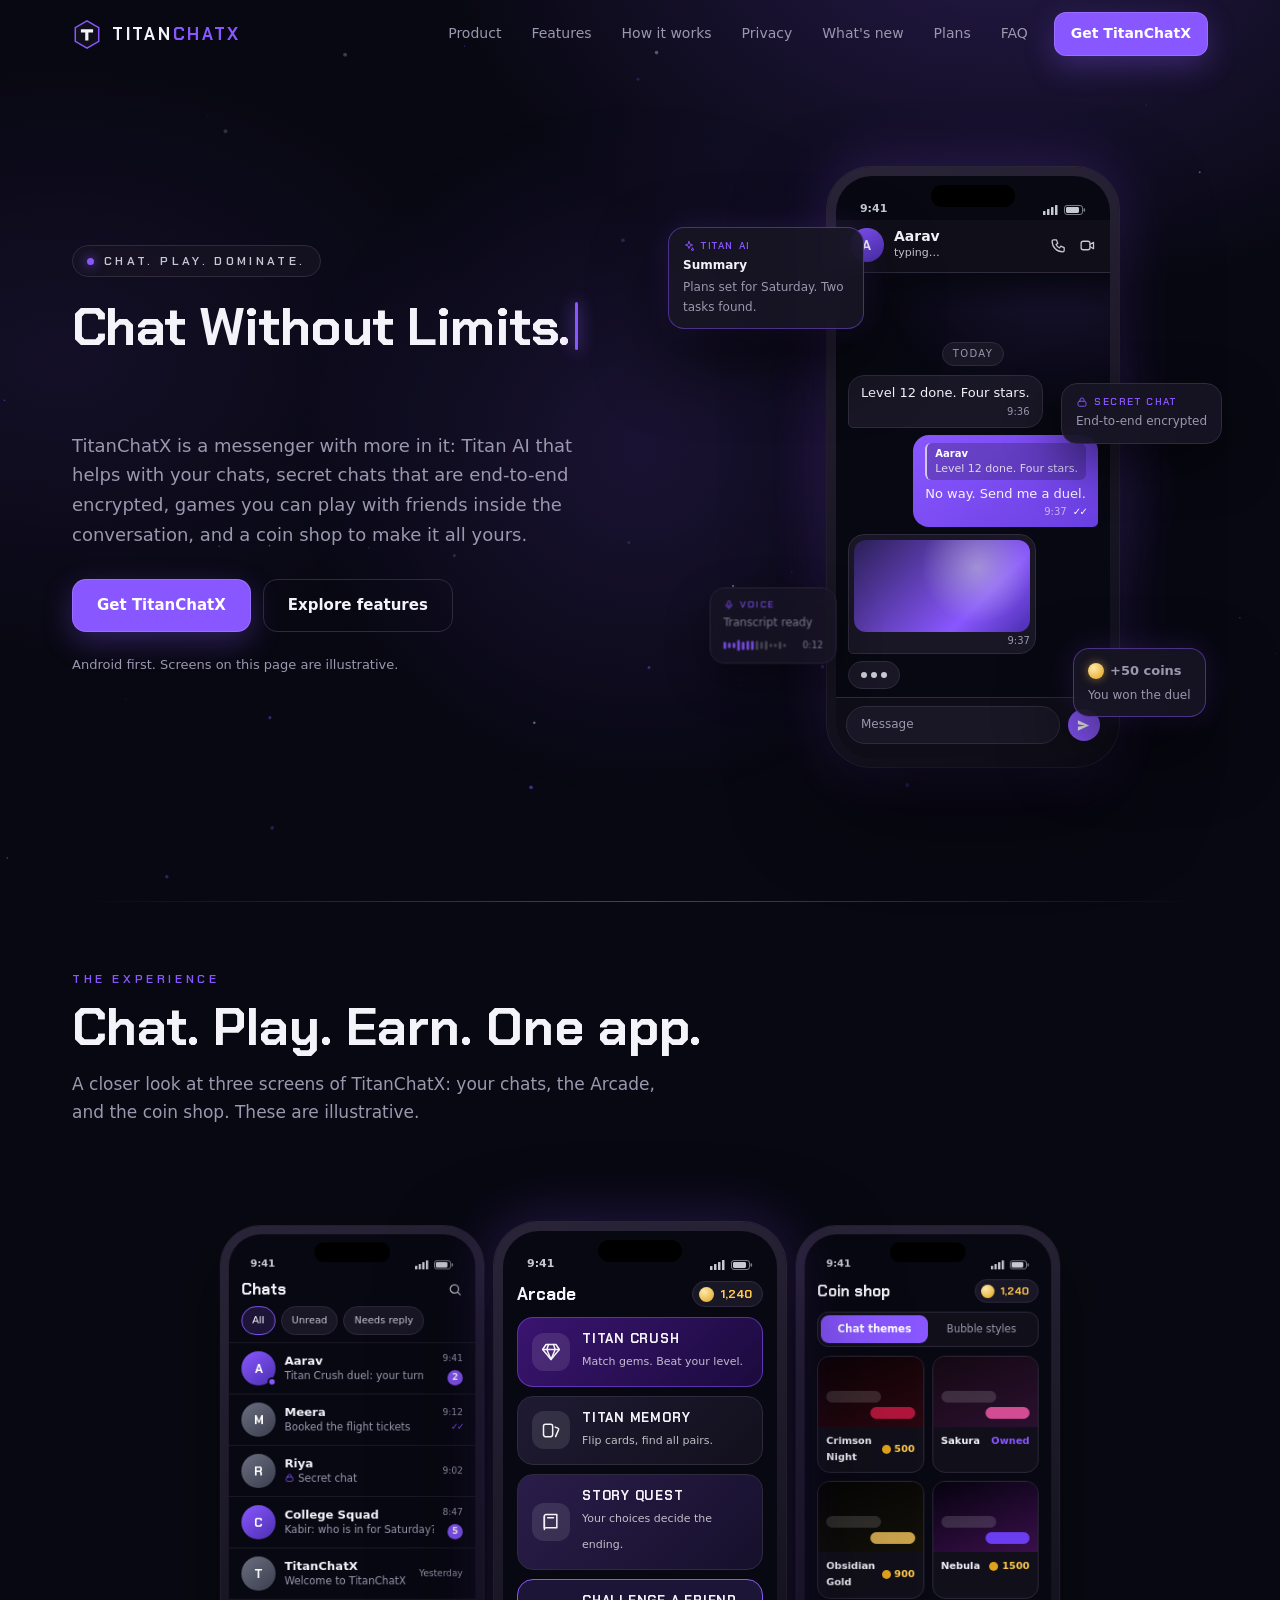
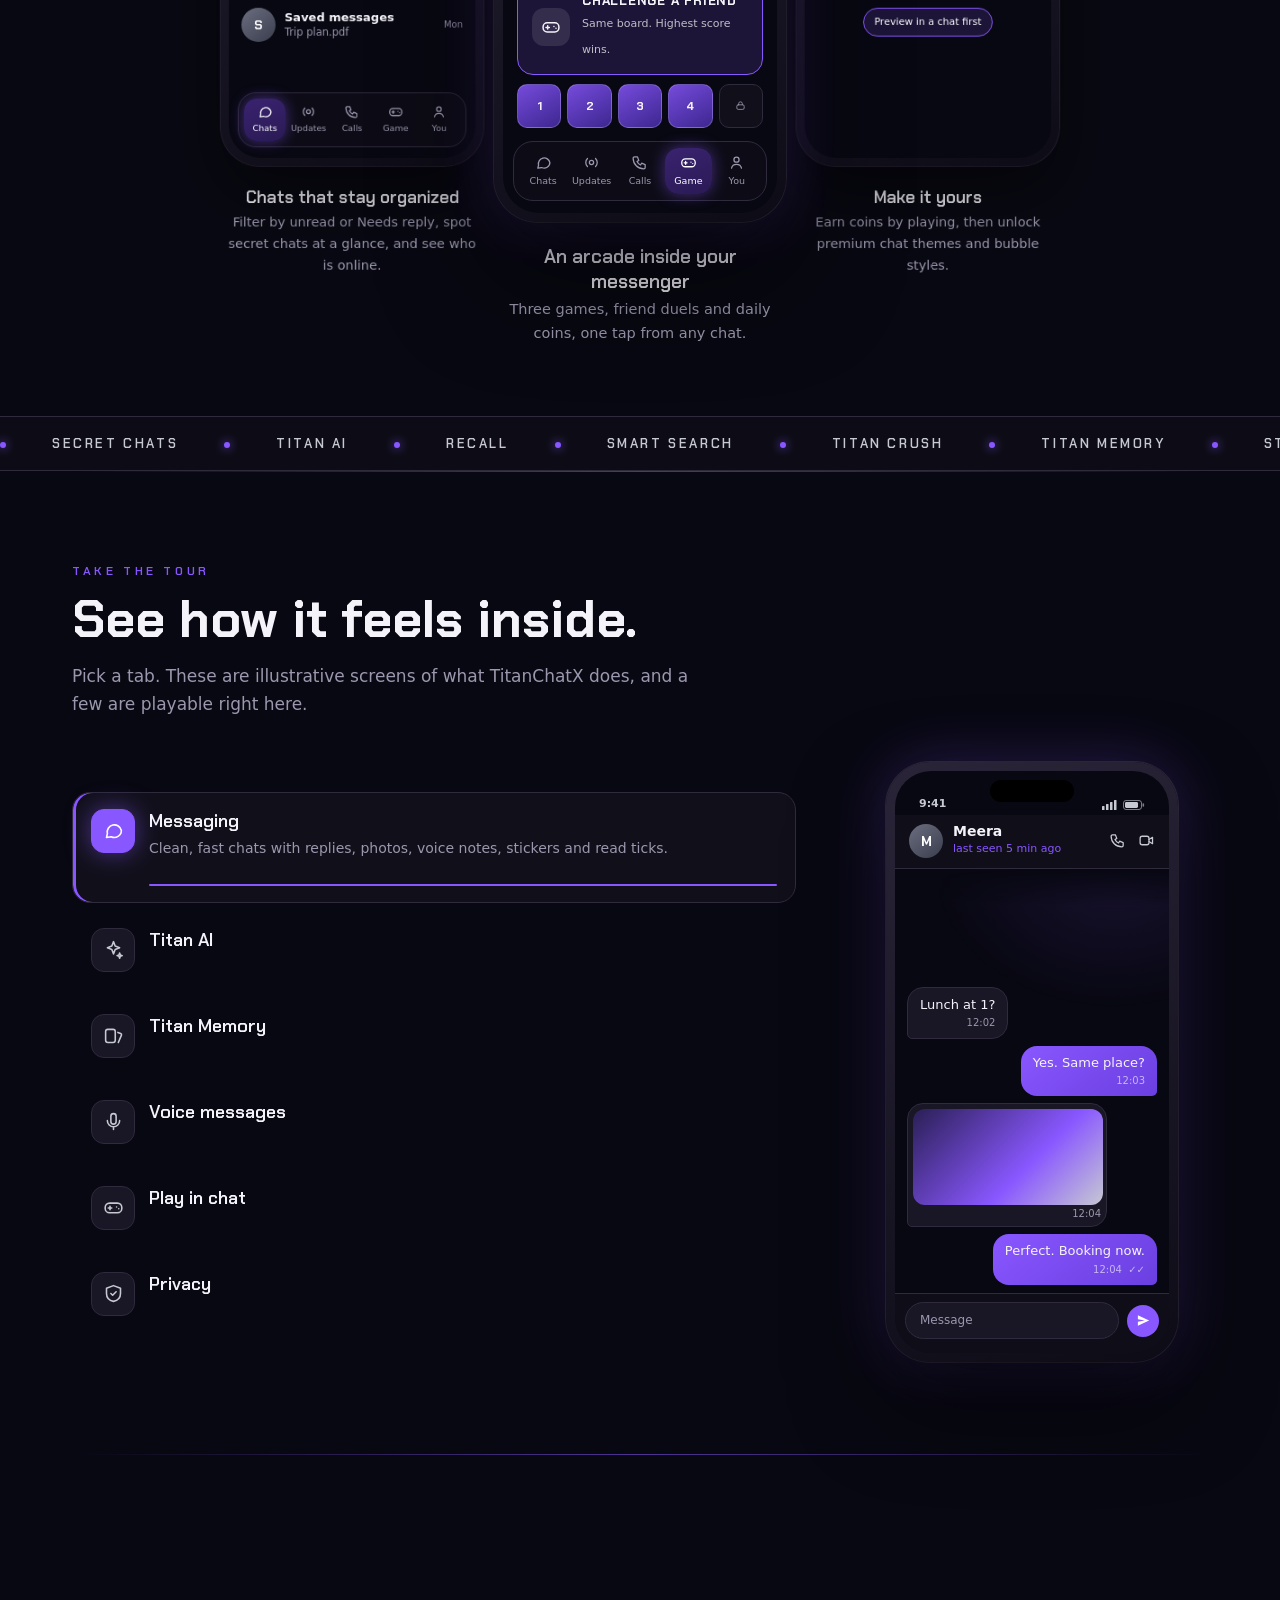
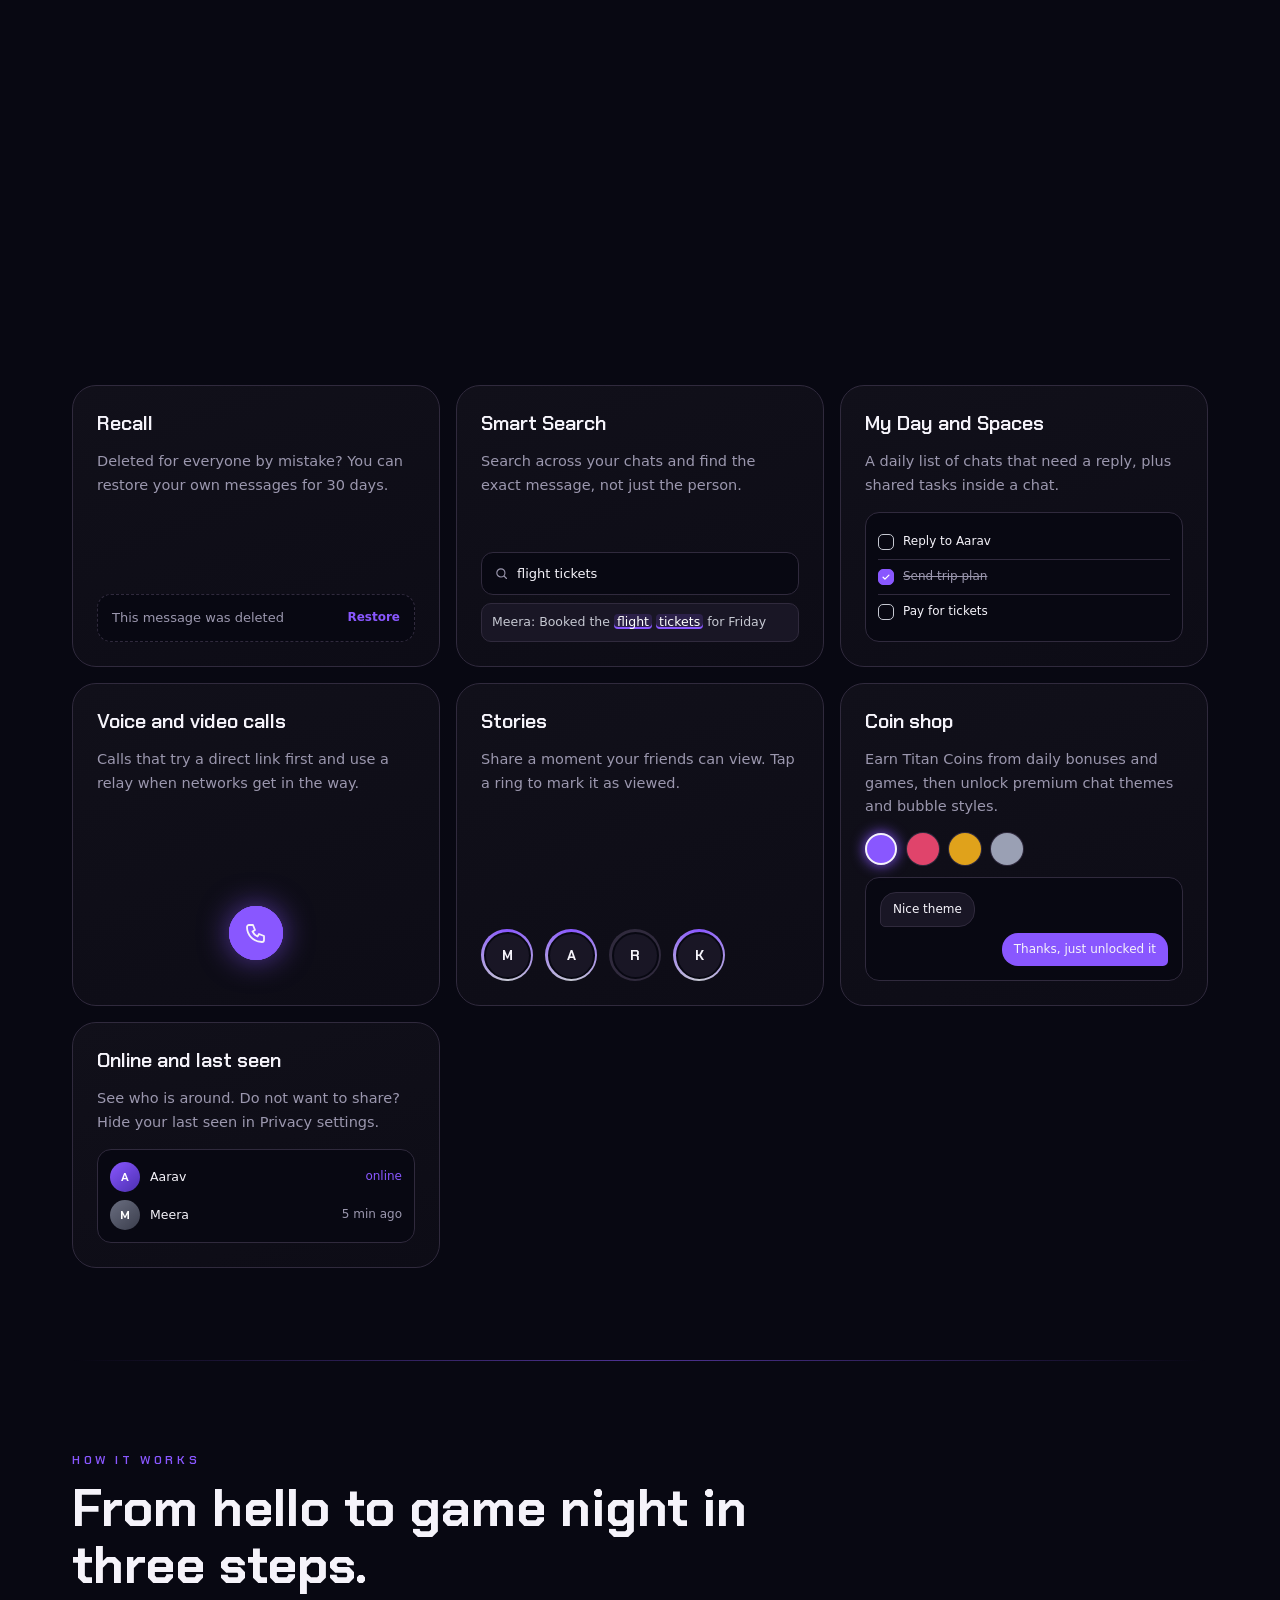
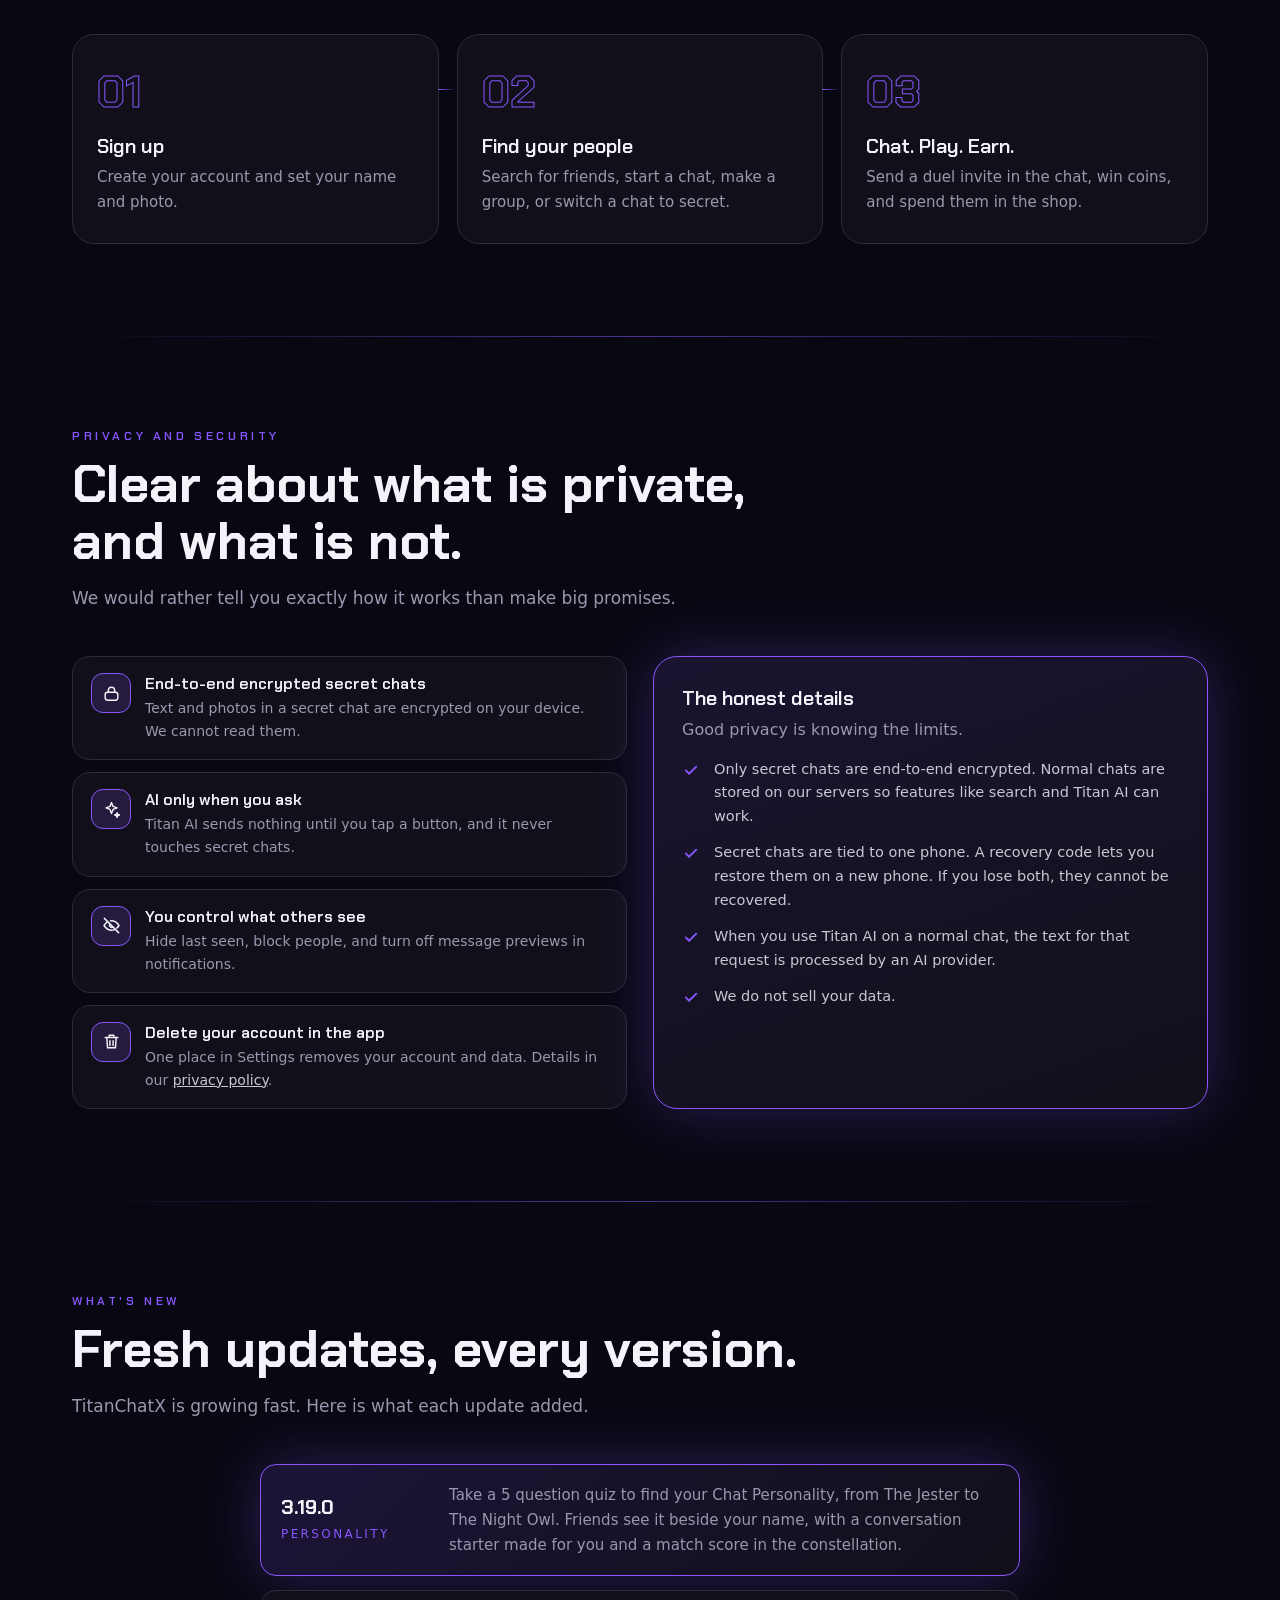
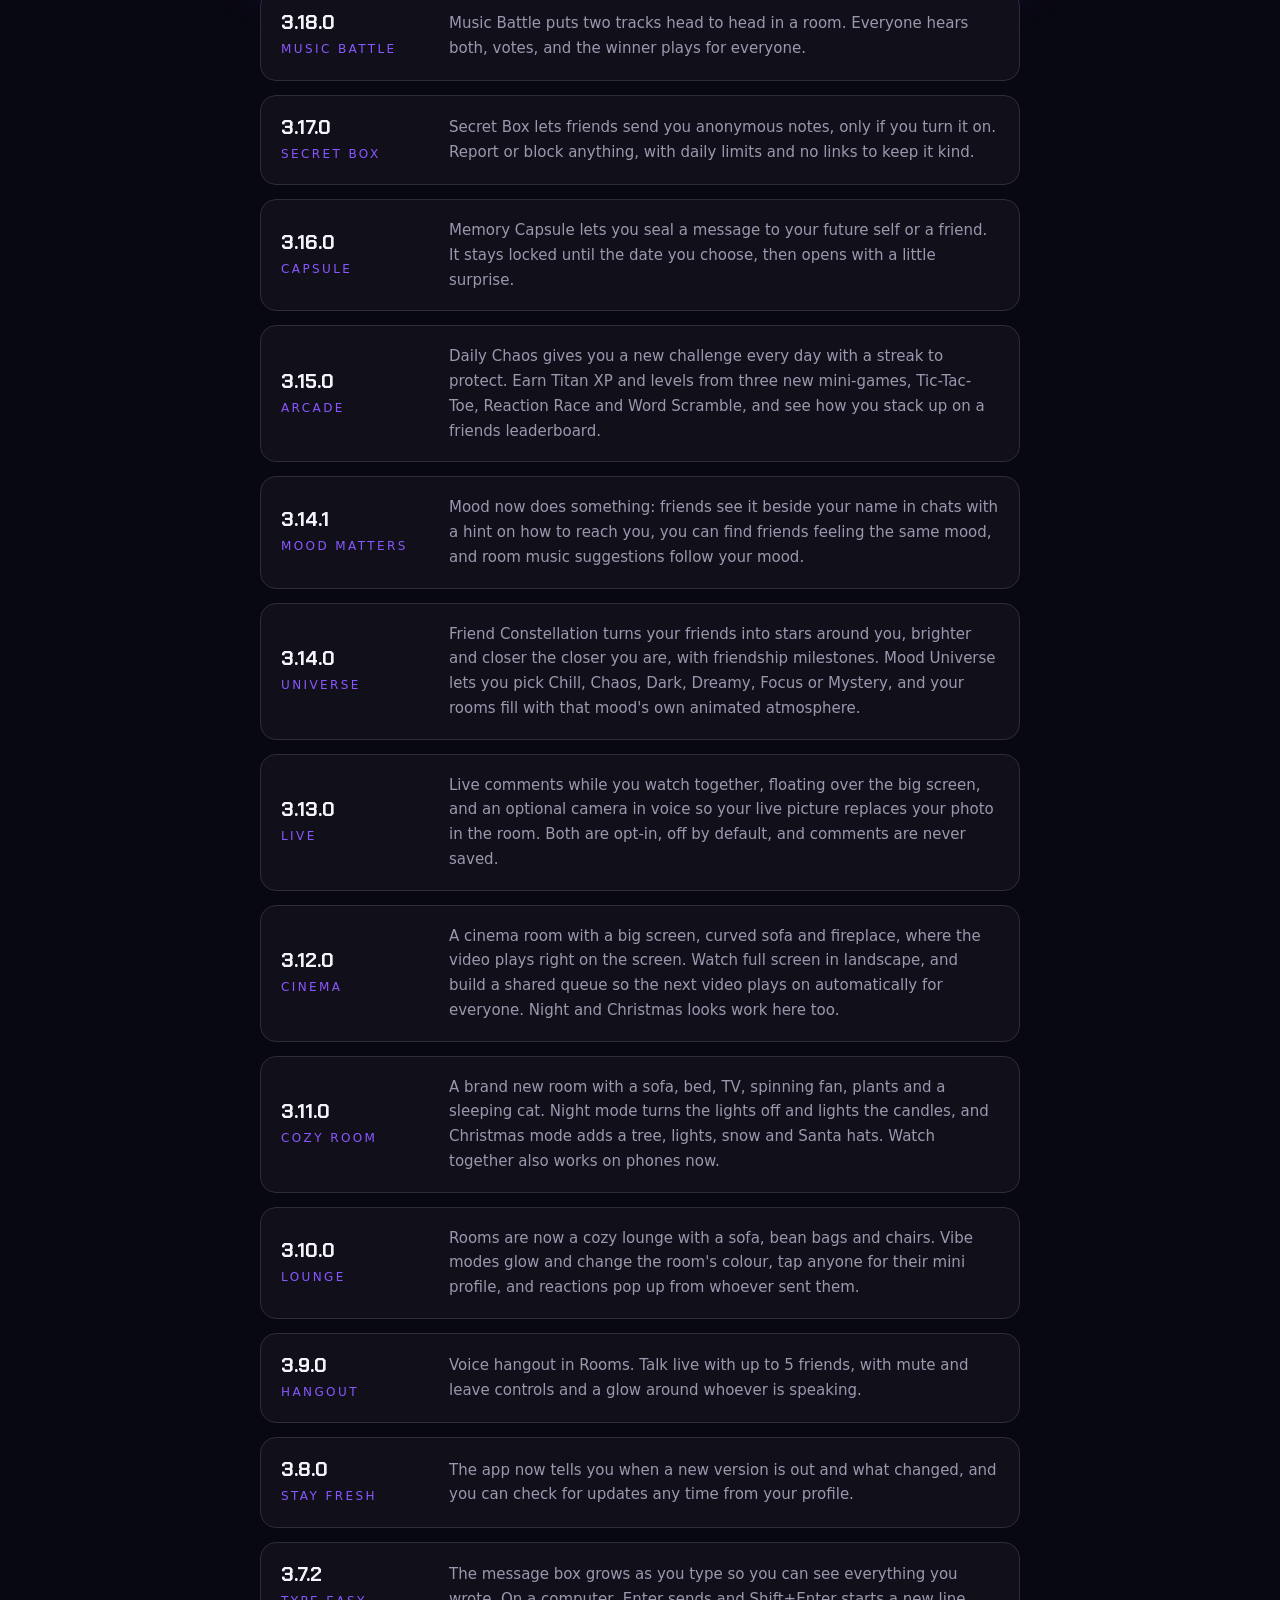
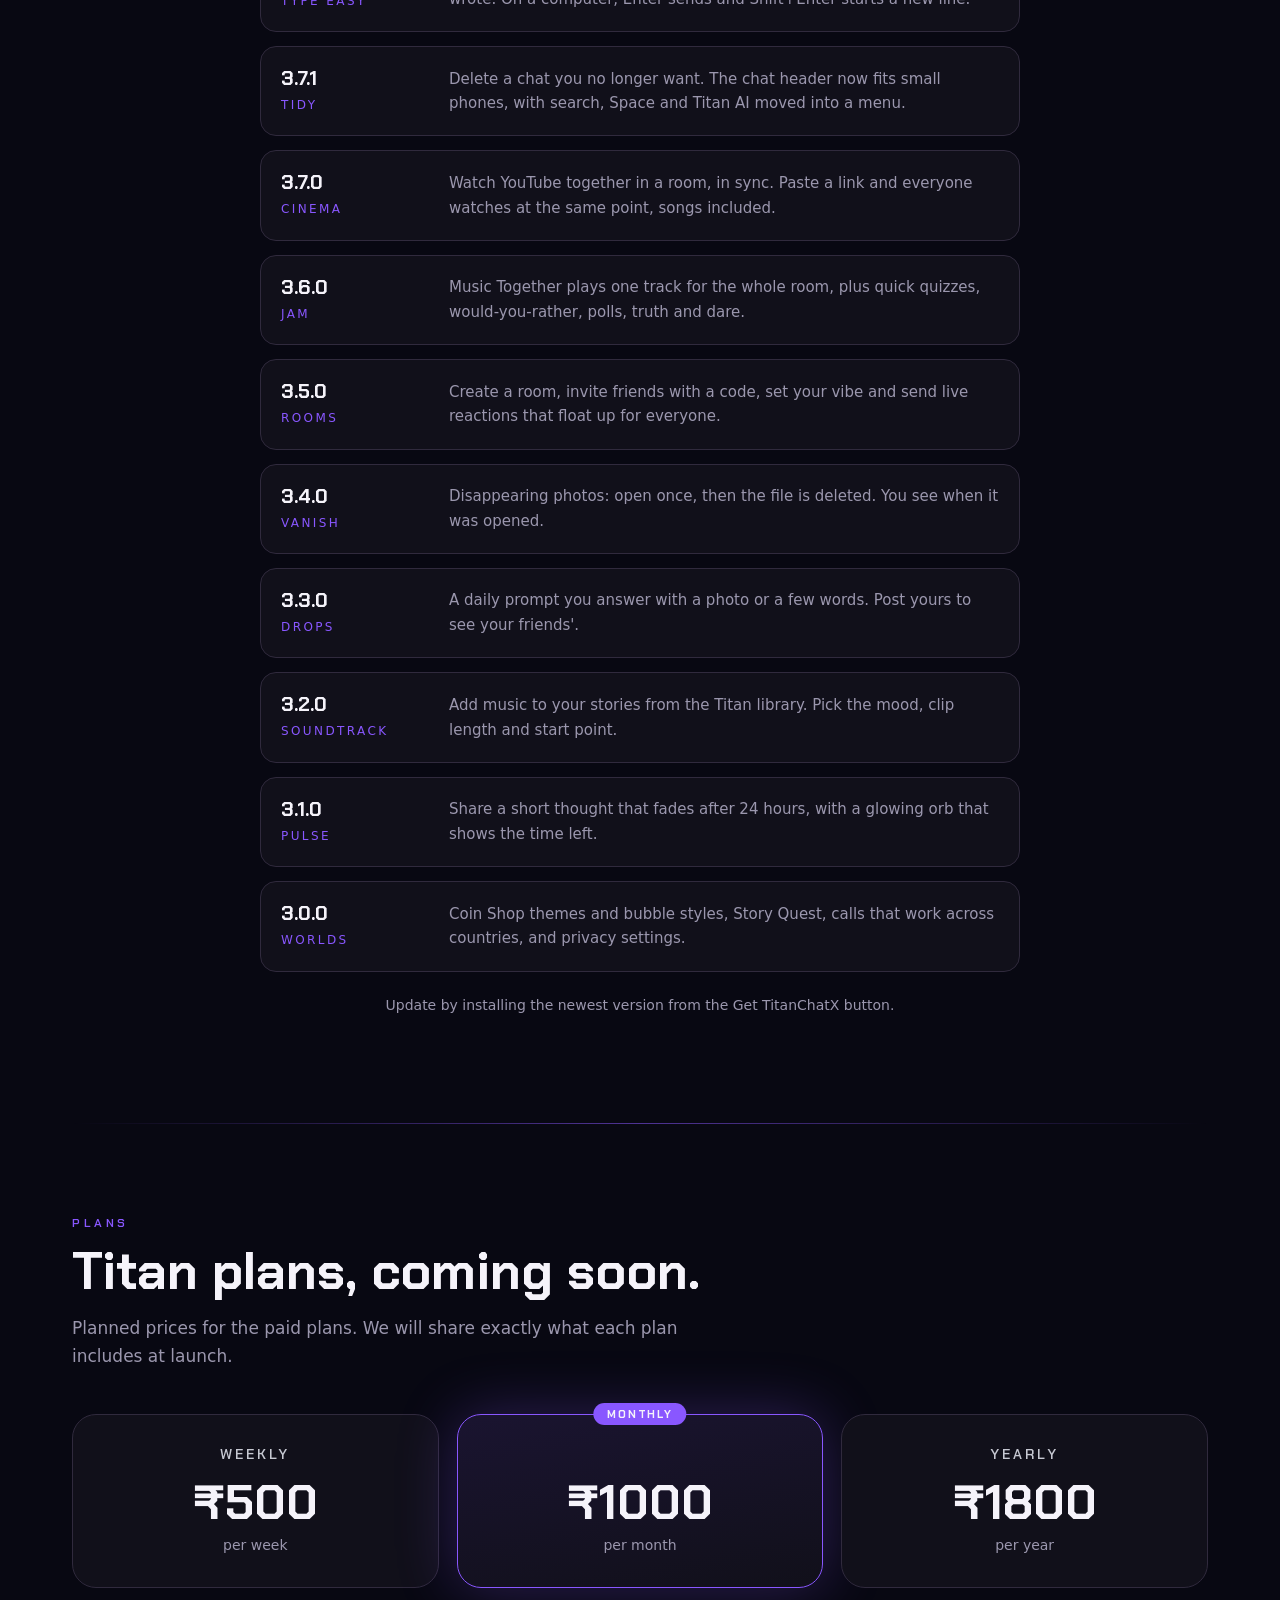
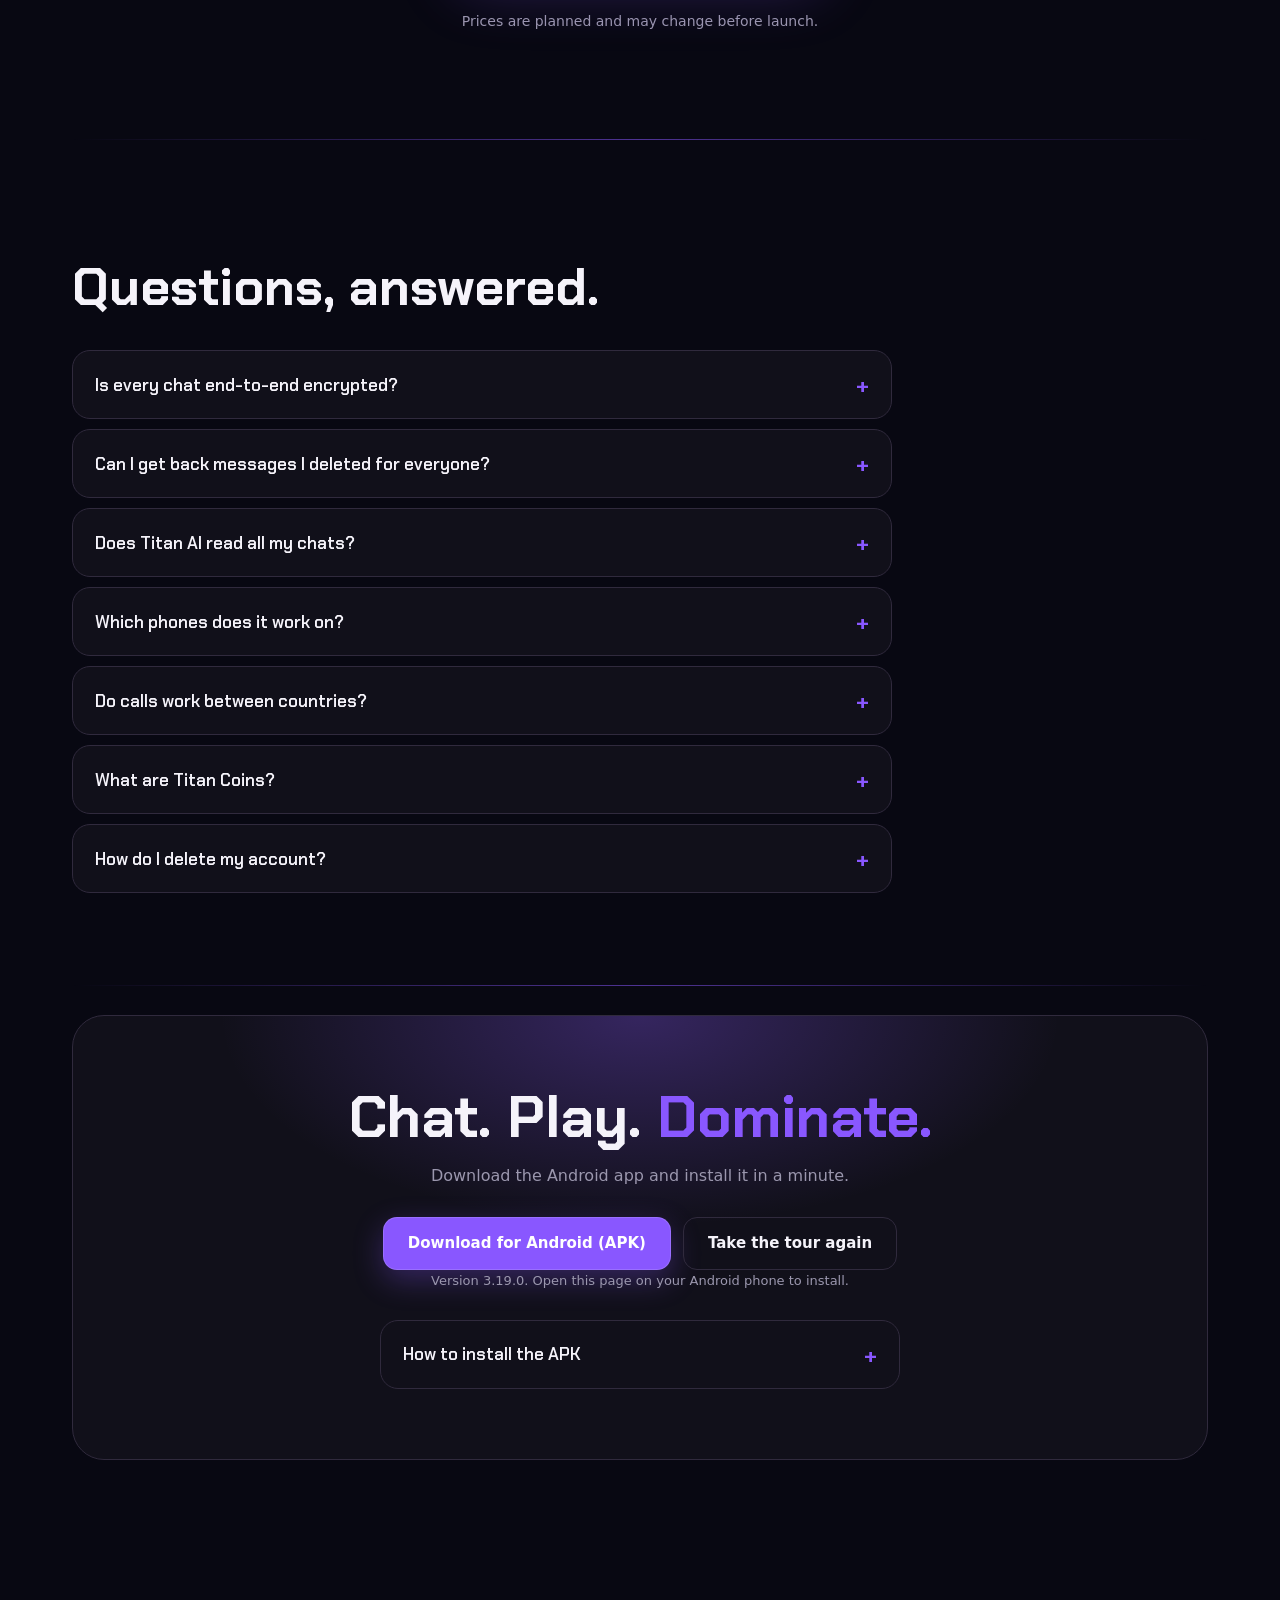
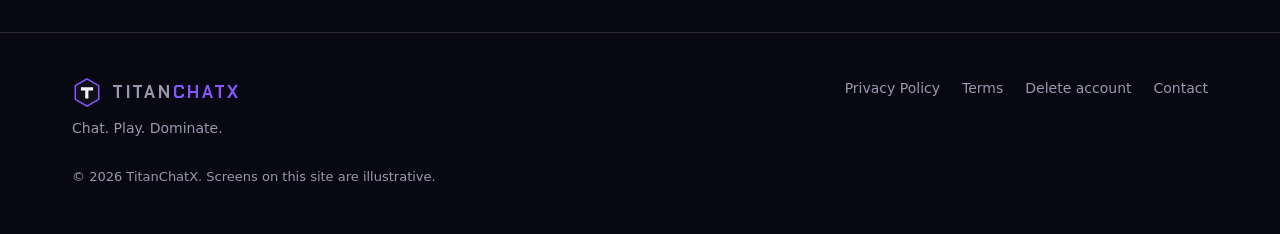
==== commit 8cac61ec: "Update index.html" ====
--- a/index.html
+++ b/index.html
@@ -368,6 +368,9 @@
   <h2 class="sec rv" style="--i:1">Fresh updates, every version.</h2>
   <p class="sec-sub rv" style="--i:2">TitanChatX is growing fast. Here is what each update added.</p>
   <div class="rels">
+    <div class="rel rv" style="--i:0"><div class="rv-ver"><b>3.19.0</b><span>Personality</span></div><p>Take a 5 question quiz to find your Chat Personality, from The Jester to The Night Owl. Friends see it beside your name, with a conversation starter made for you and a match score in the constellation.</p></div>
+    <div class="rel rv" style="--i:0"><div class="rv-ver"><b>3.18.0</b><span>Music Battle</span></div><p>Music Battle puts two tracks head to head in a room. Everyone hears both, votes, and the winner plays for everyone.</p></div>
+    <div class="rel rv" style="--i:0"><div class="rv-ver"><b>3.17.0</b><span>Secret Box</span></div><p>Secret Box lets friends send you anonymous notes, only if you turn it on. Report or block anything, with daily limits and no links to keep it kind.</p></div>
     <div class="rel rv" style="--i:0"><div class="rv-ver"><b>3.16.0</b><span>Capsule</span></div><p>Memory Capsule lets you seal a message to your future self or a friend. It stays locked until the date you choose, then opens with a little surprise.</p></div>
     <div class="rel rv" style="--i:0"><div class="rv-ver"><b>3.15.0</b><span>Arcade</span></div><p>Daily Chaos gives you a new challenge every day with a streak to protect. Earn Titan XP and levels from three new mini-games, Tic-Tac-Toe, Reaction Race and Word Scramble, and see how you stack up on a friends leaderboard.</p></div>
     <div class="rel rv" style="--i:0"><div class="rv-ver"><b>3.14.1</b><span>Mood matters</span></div><p>Mood now does something: friends see it beside your name in chats with a hint on how to reach you, you can find friends feeling the same mood, and room music suggestions follow your mood.</p></div>
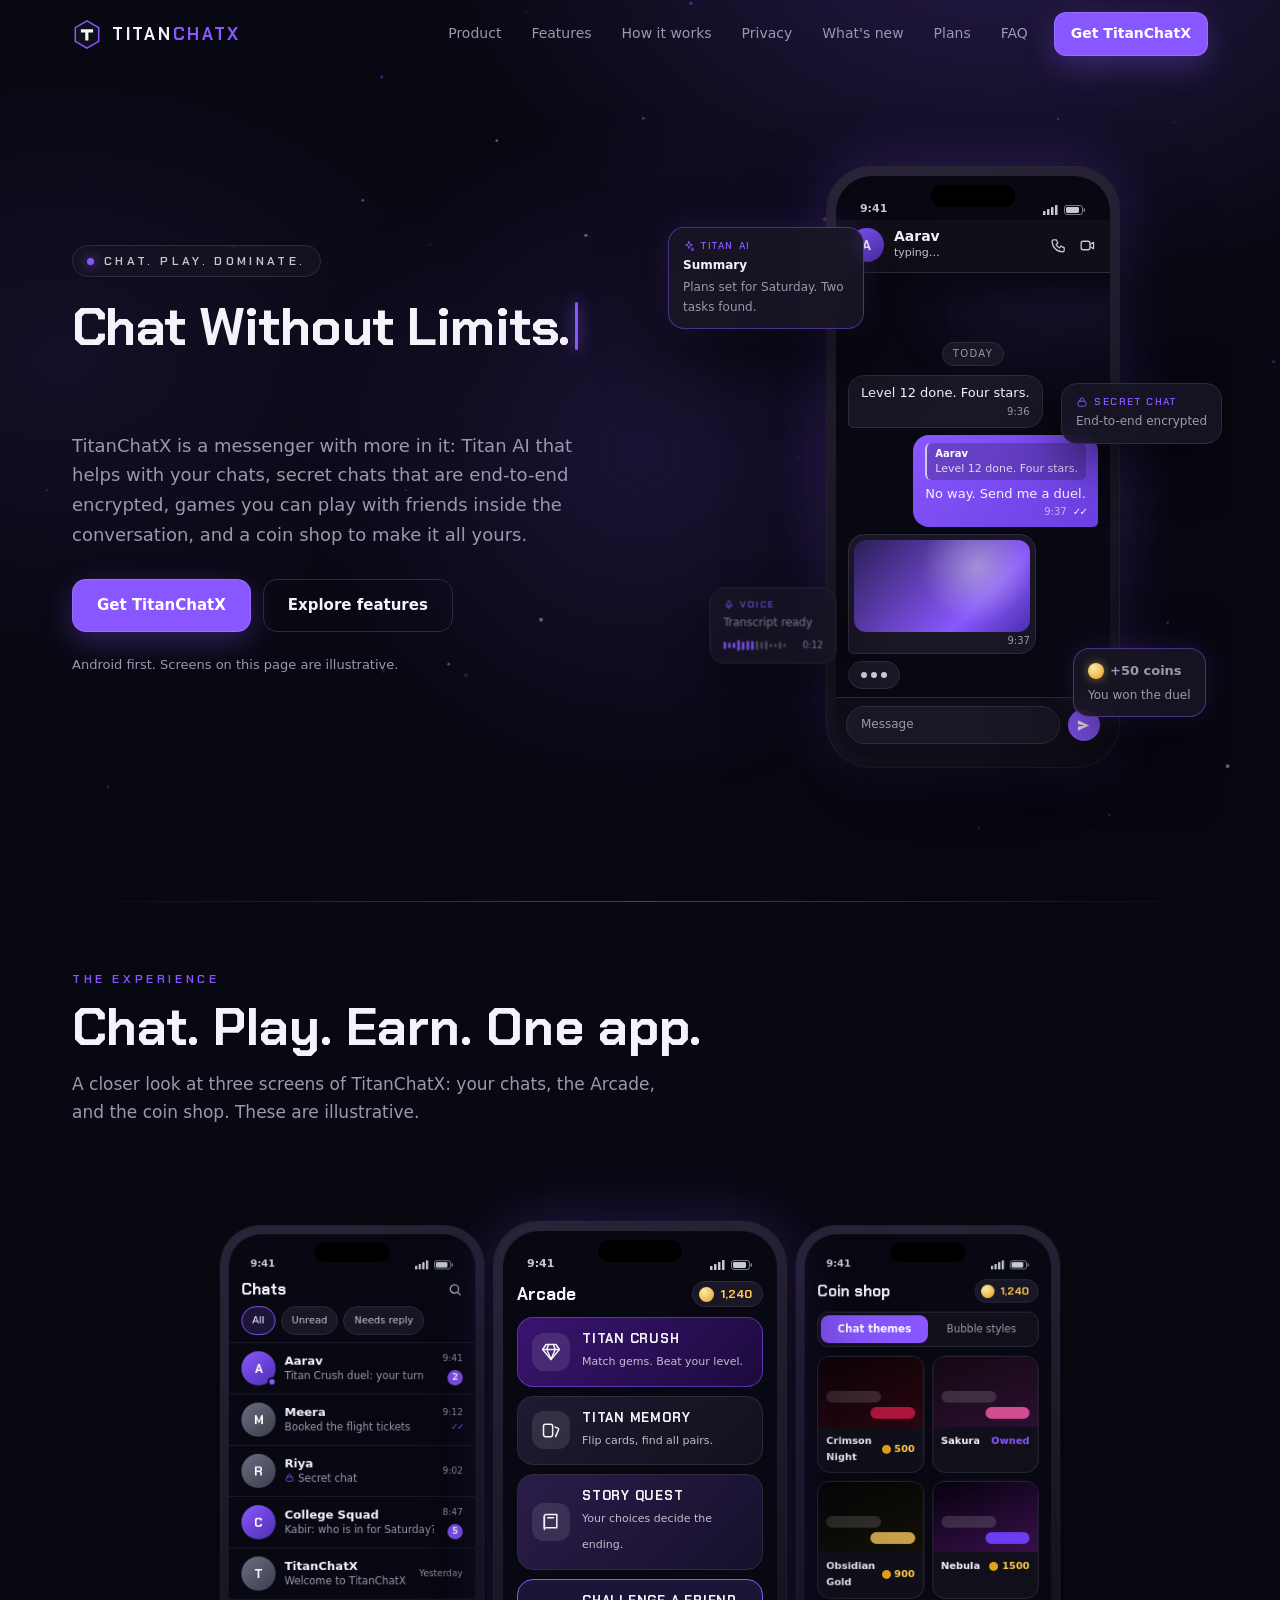
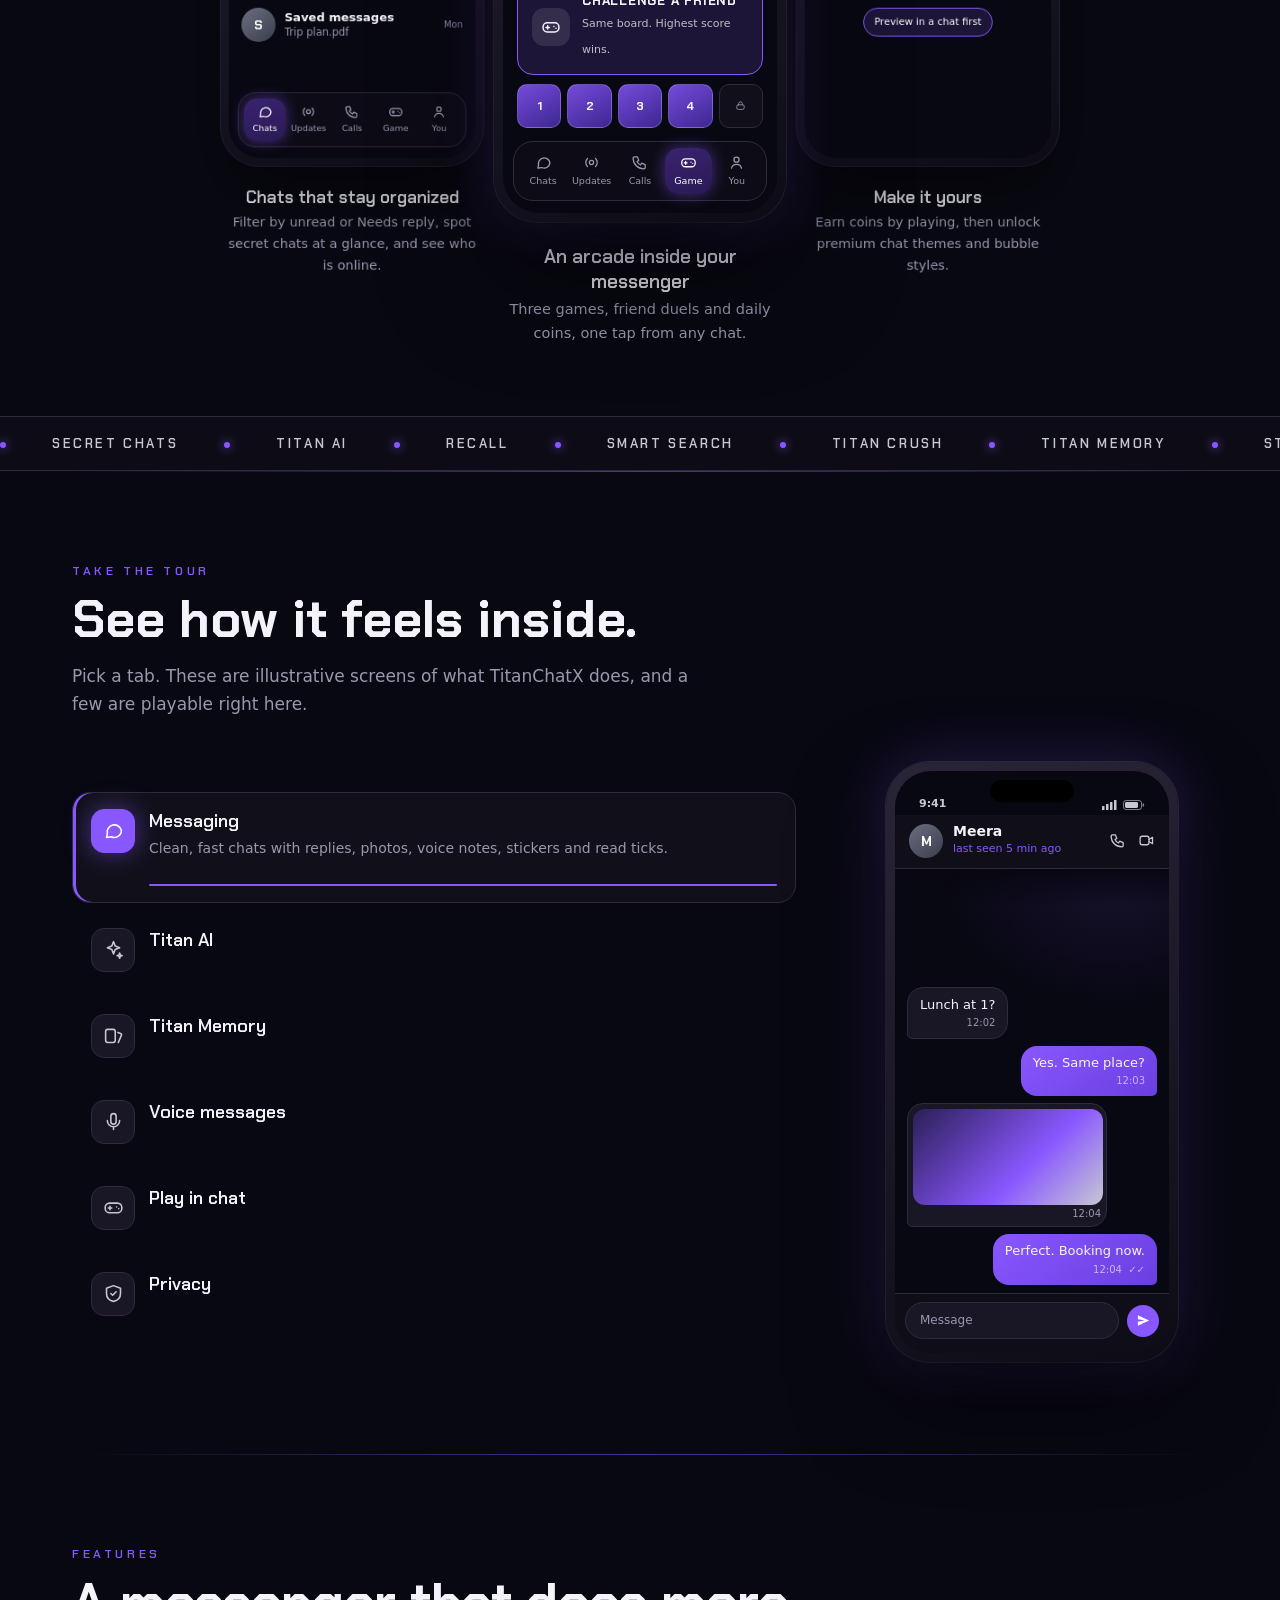
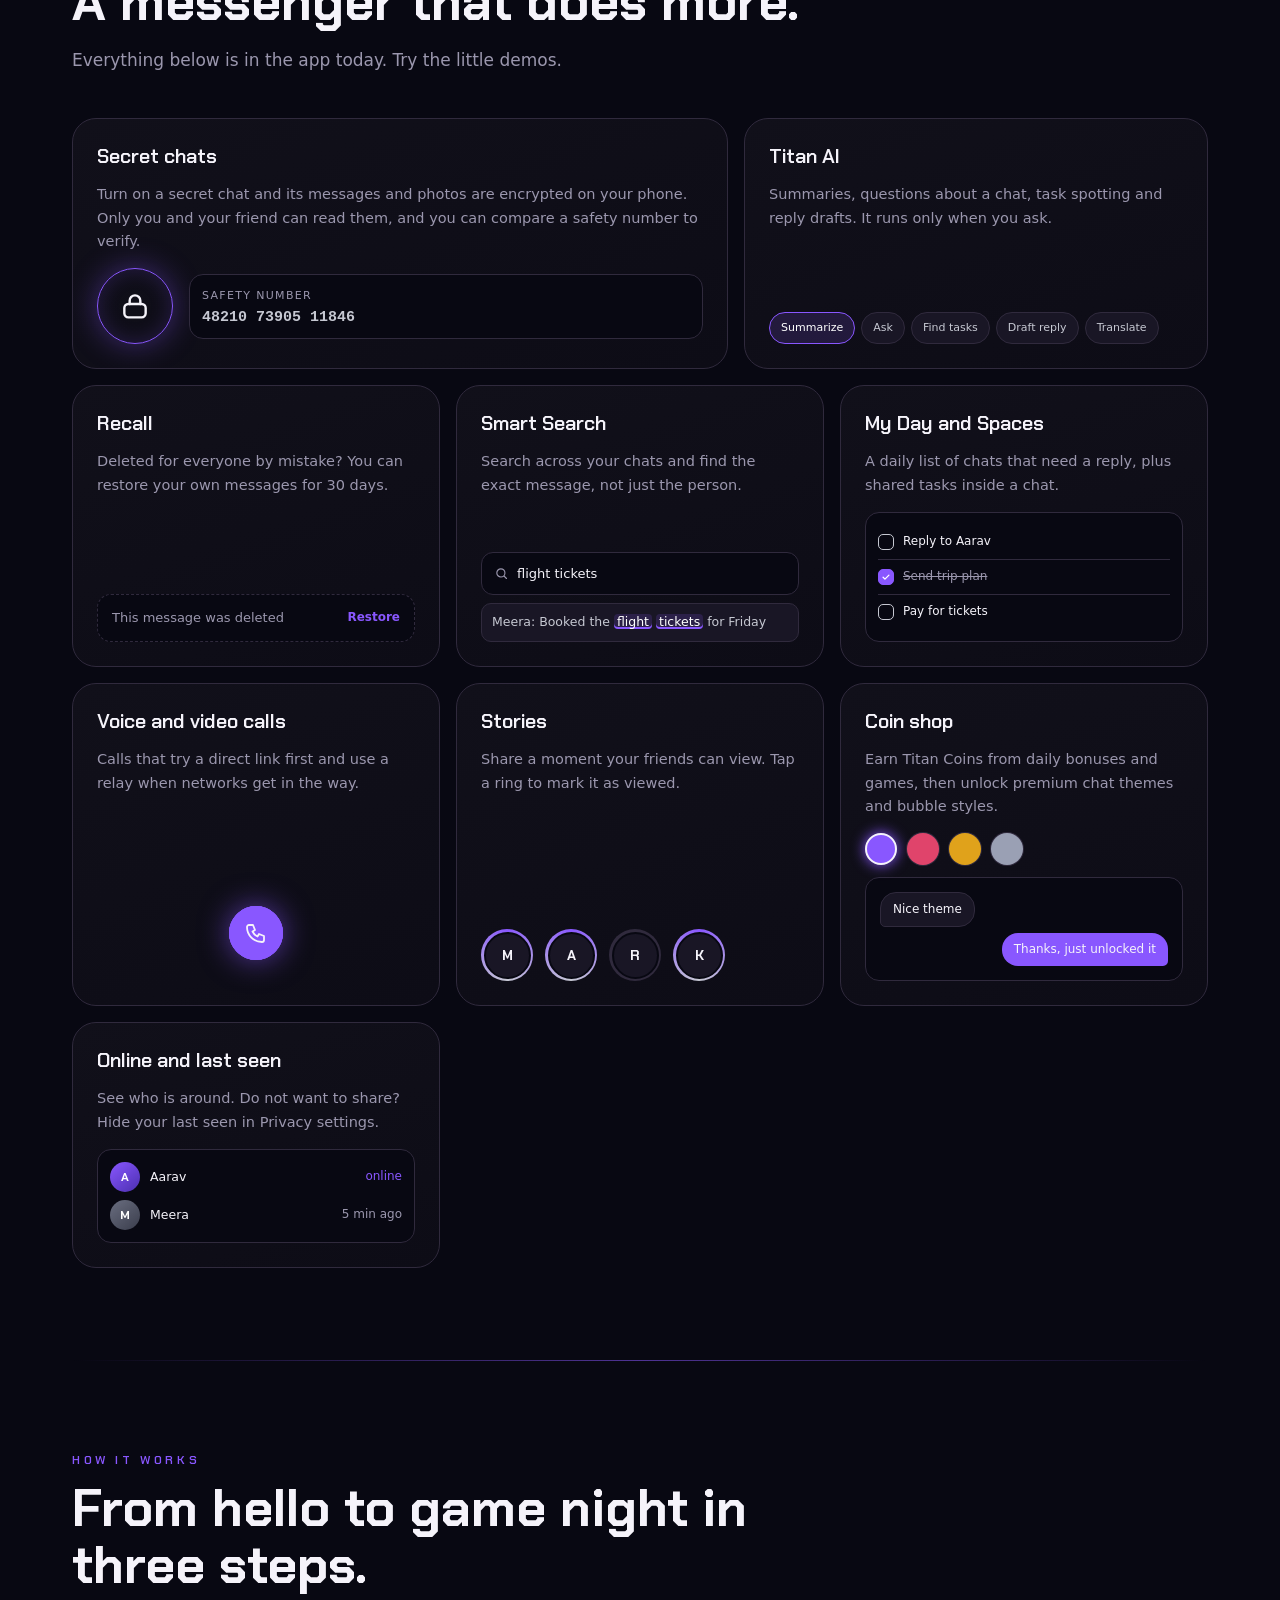
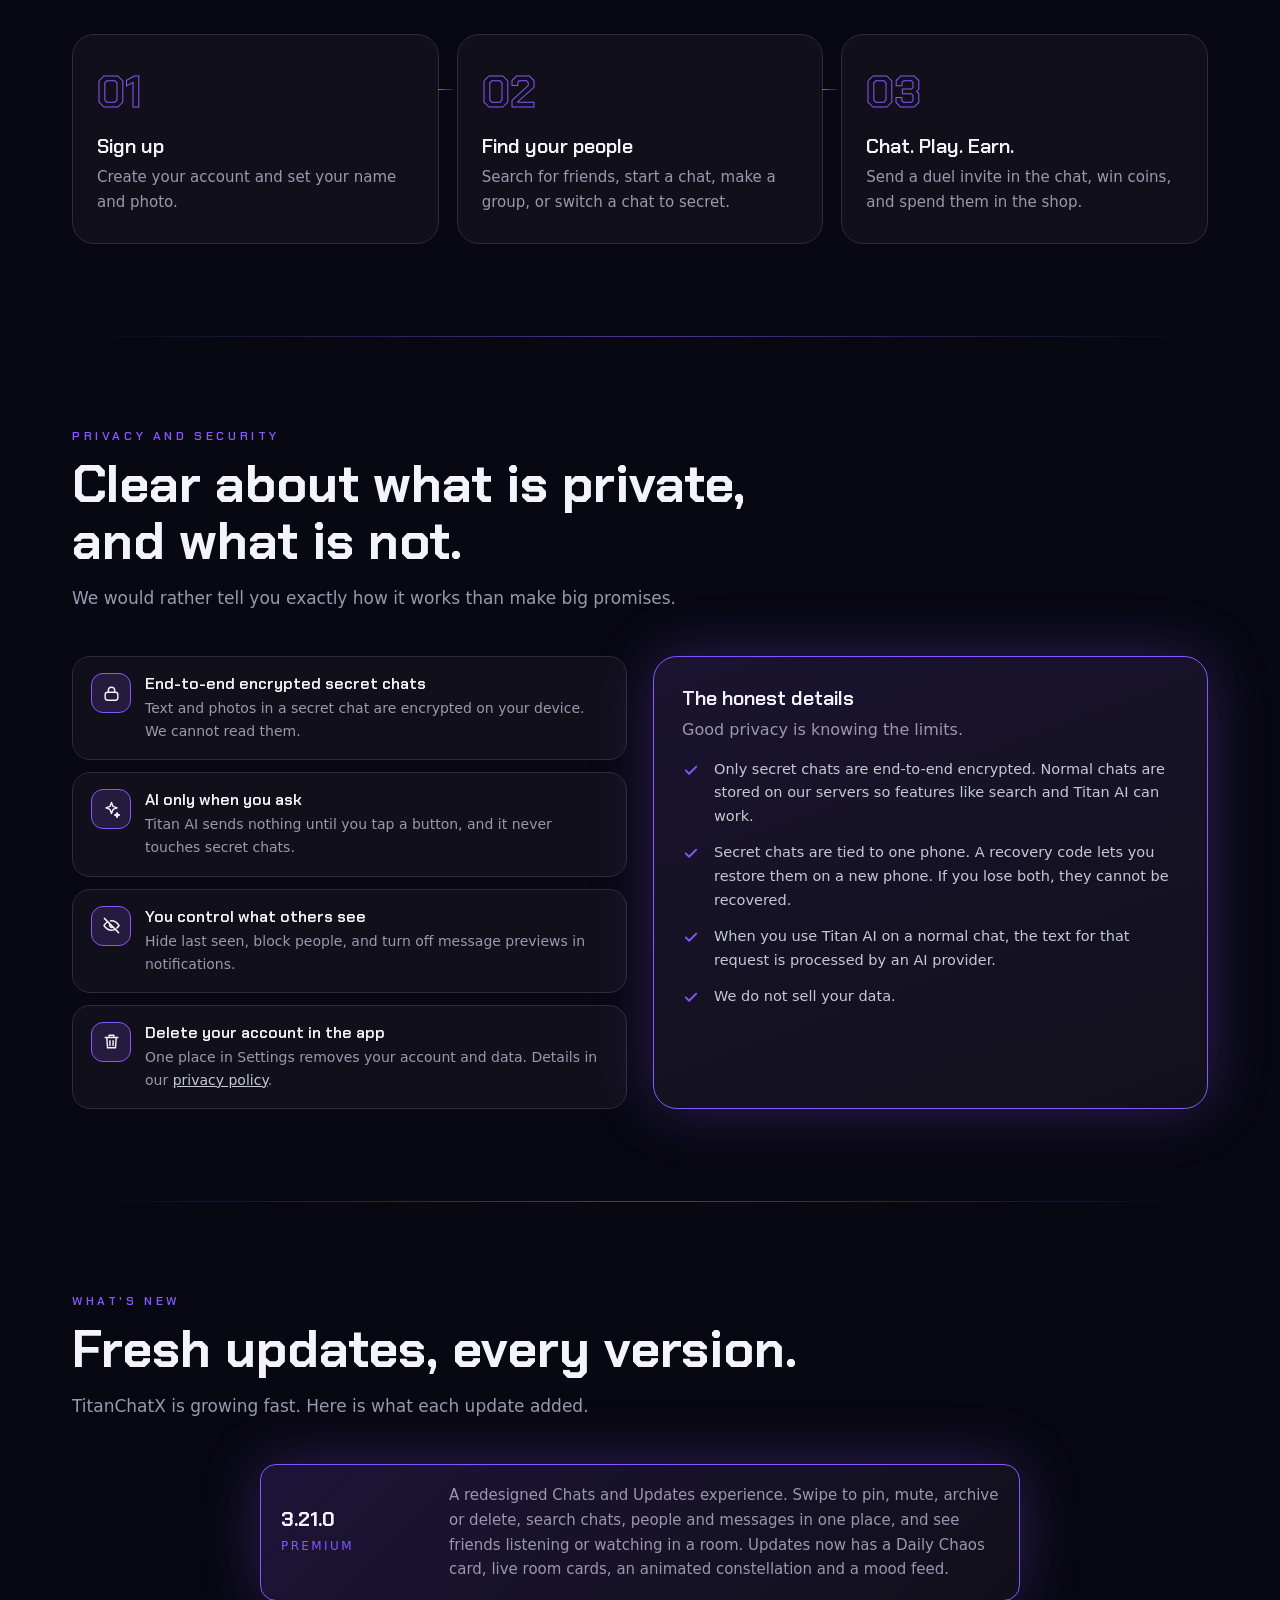
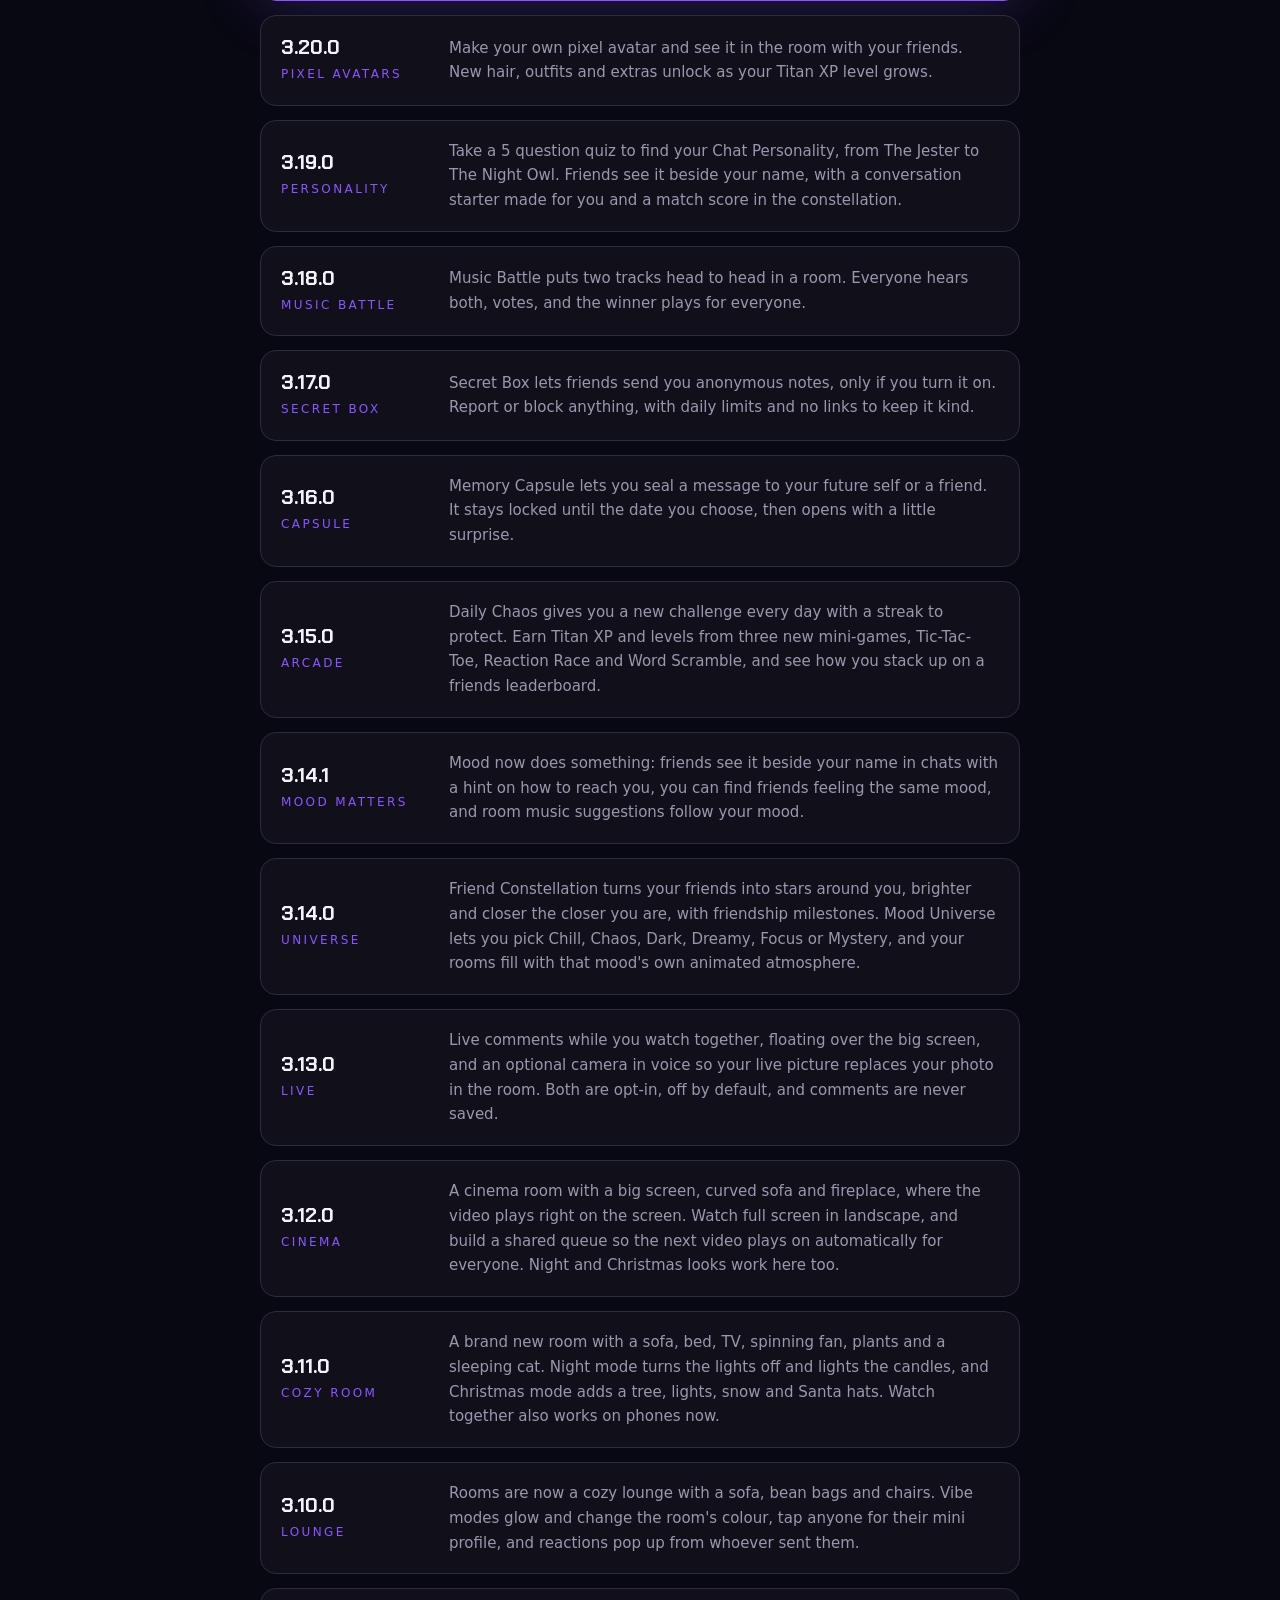
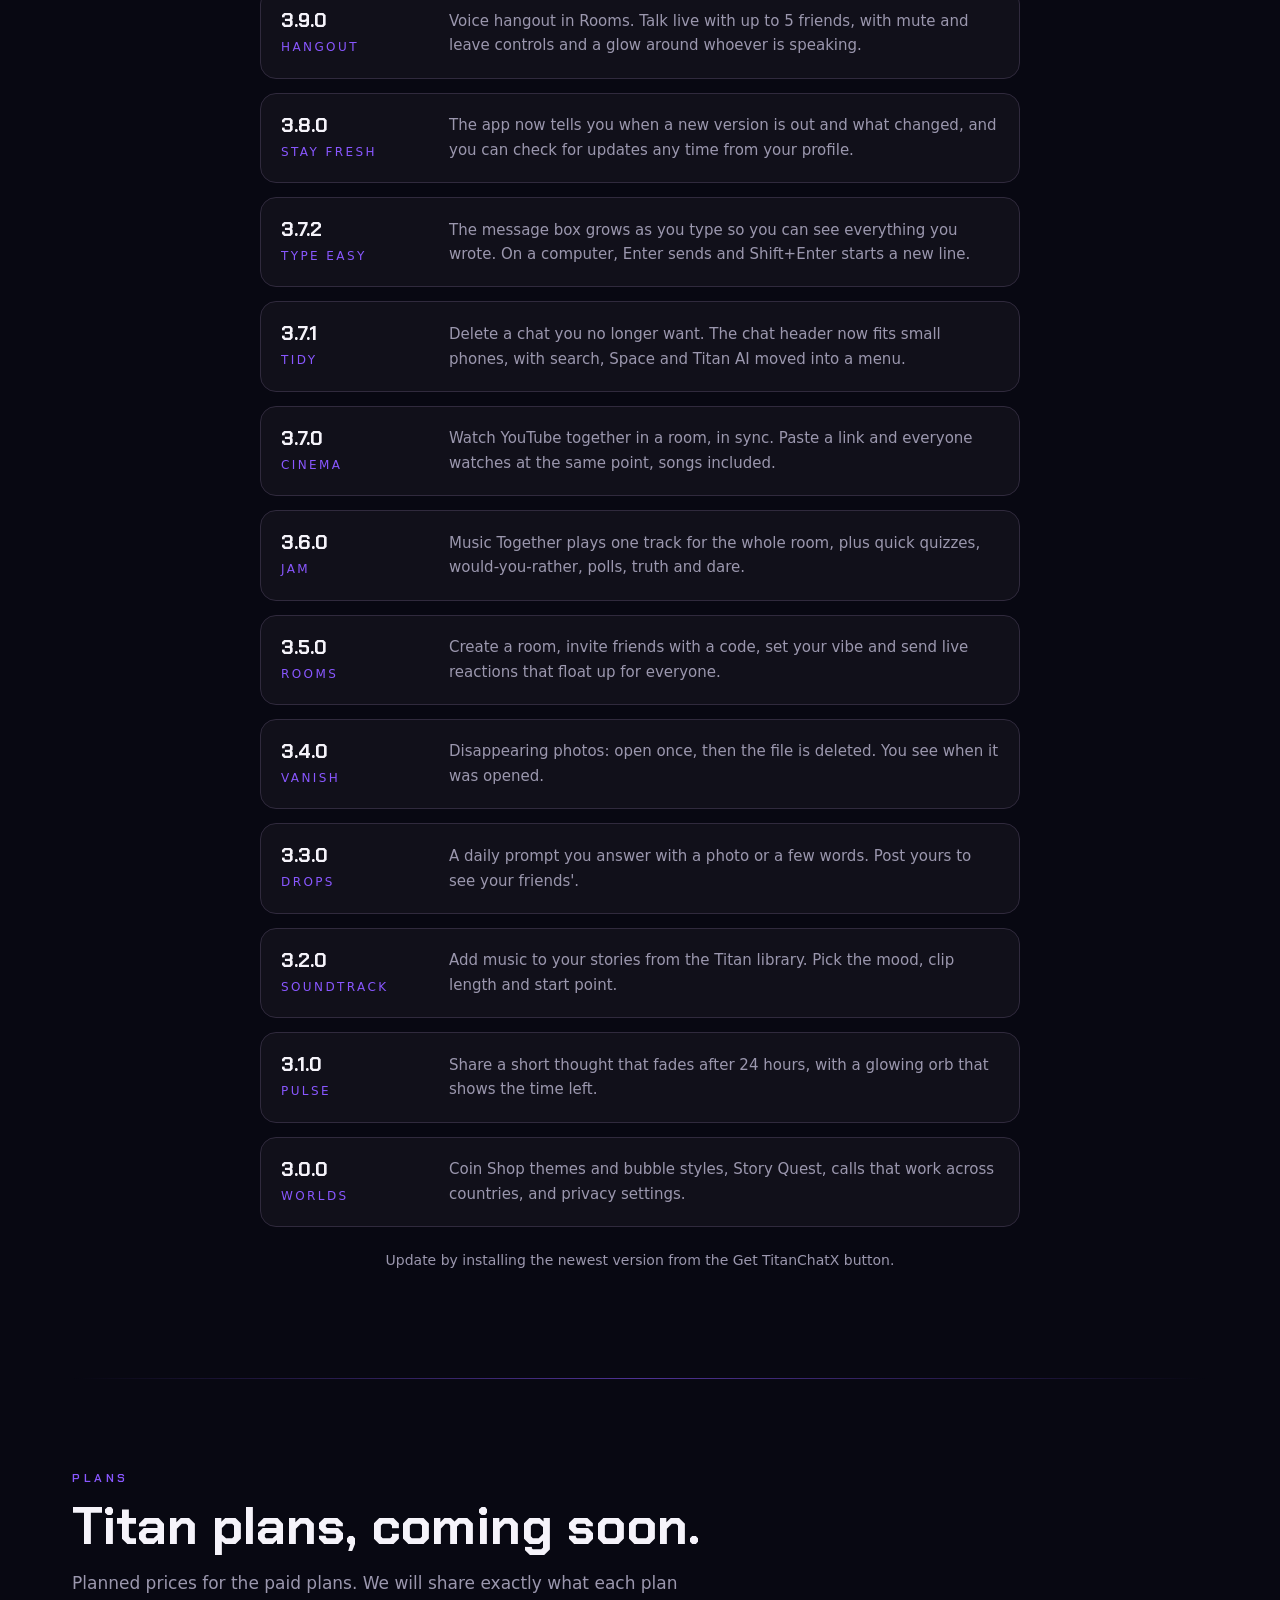
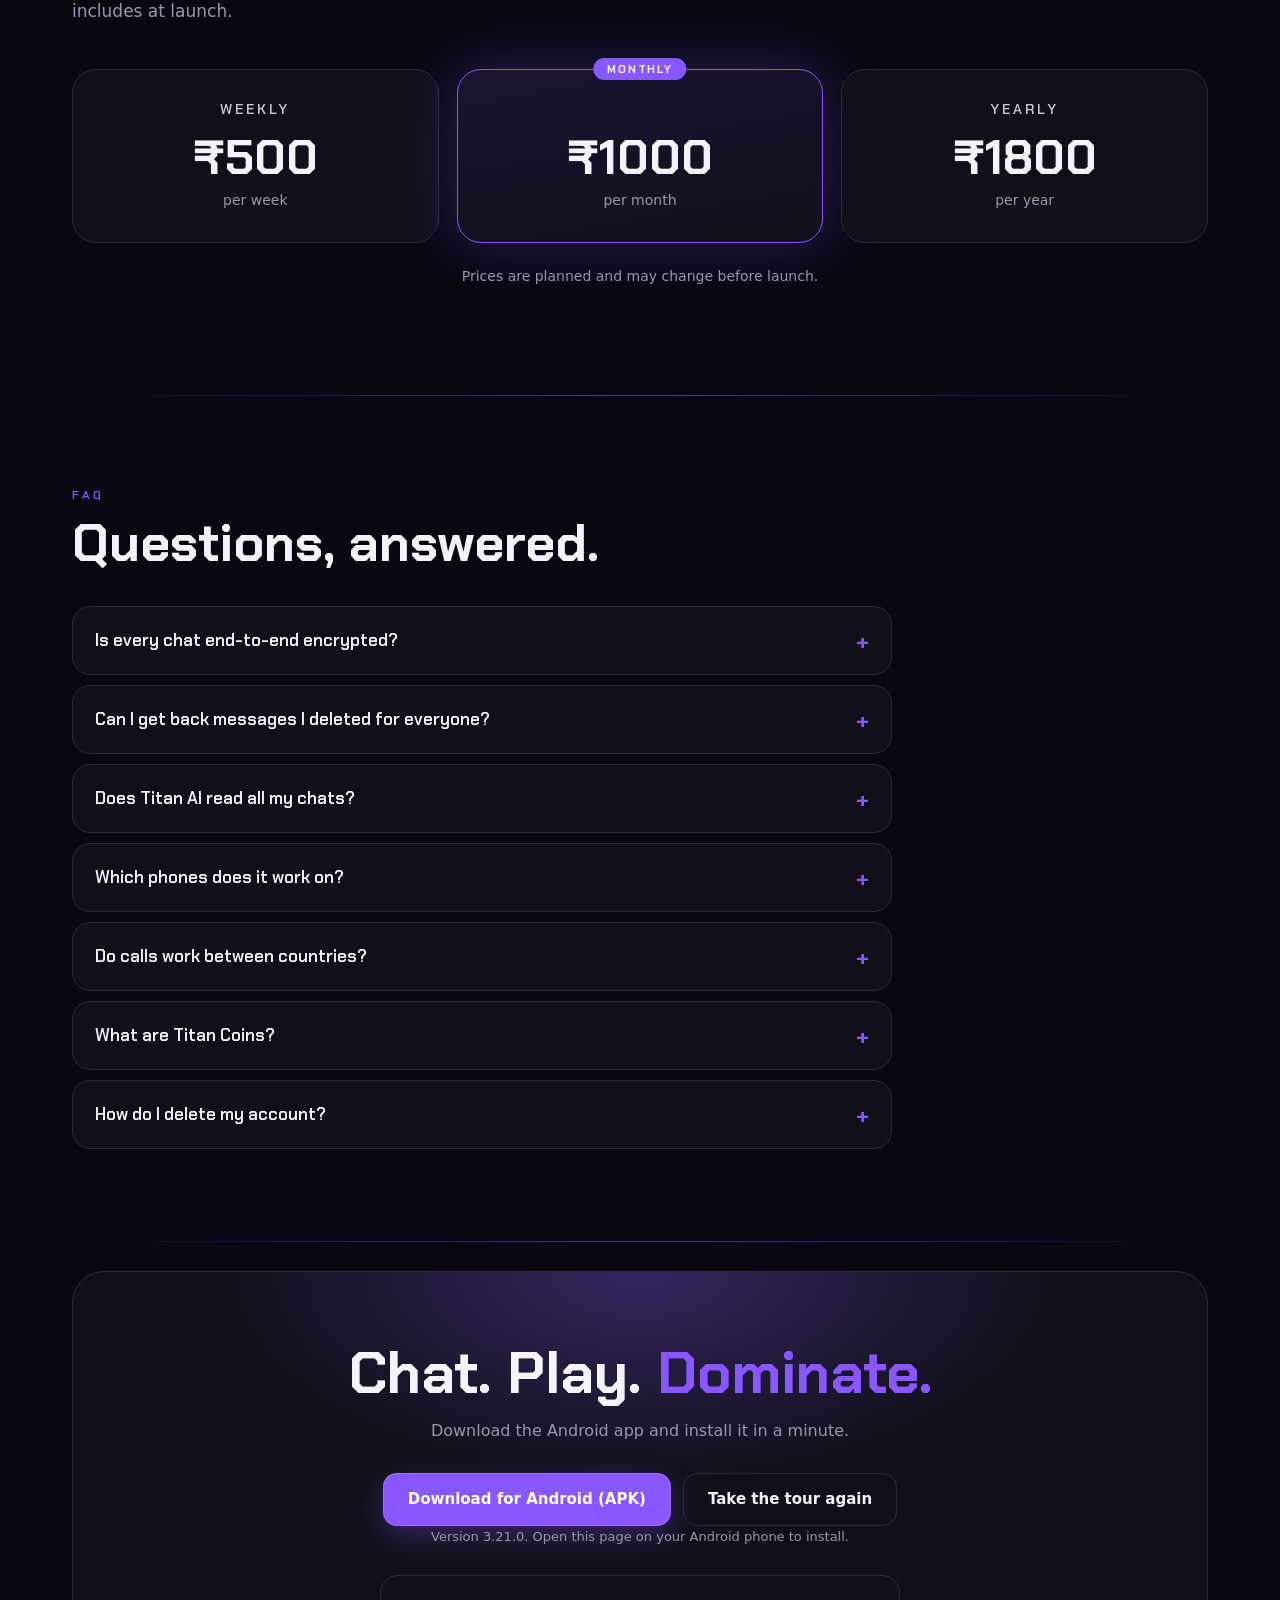
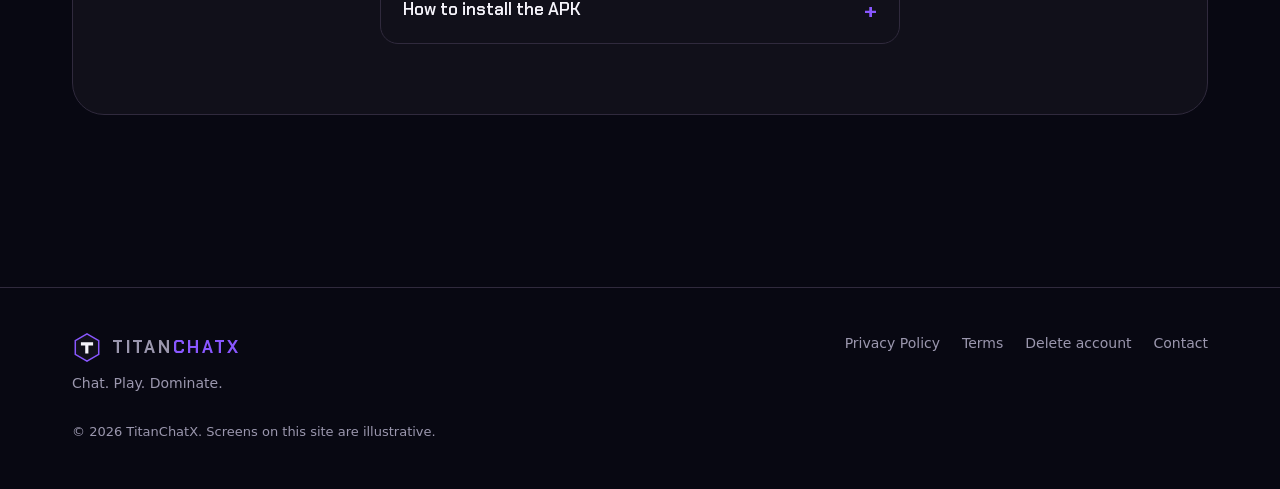
==== commit 46300974: "Update index.html" ====
--- a/index.html
+++ b/index.html
@@ -368,6 +368,8 @@
   <h2 class="sec rv" style="--i:1">Fresh updates, every version.</h2>
   <p class="sec-sub rv" style="--i:2">TitanChatX is growing fast. Here is what each update added.</p>
   <div class="rels">
+    <div class="rel rv" style="--i:0"><div class="rv-ver"><b>3.21.0</b><span>Premium</span></div><p>A redesigned Chats and Updates experience. Swipe to pin, mute, archive or delete, search chats, people and messages in one place, and see friends listening or watching in a room. Updates now has a Daily Chaos card, live room cards, an animated constellation and a mood feed.</p></div>
+    <div class="rel rv" style="--i:0"><div class="rv-ver"><b>3.20.0</b><span>Pixel avatars</span></div><p>Make your own pixel avatar and see it in the room with your friends. New hair, outfits and extras unlock as your Titan XP level grows.</p></div>
     <div class="rel rv" style="--i:0"><div class="rv-ver"><b>3.19.0</b><span>Personality</span></div><p>Take a 5 question quiz to find your Chat Personality, from The Jester to The Night Owl. Friends see it beside your name, with a conversation starter made for you and a match score in the constellation.</p></div>
     <div class="rel rv" style="--i:0"><div class="rv-ver"><b>3.18.0</b><span>Music Battle</span></div><p>Music Battle puts two tracks head to head in a room. Everyone hears both, votes, and the winner plays for everyone.</p></div>
     <div class="rel rv" style="--i:0"><div class="rv-ver"><b>3.17.0</b><span>Secret Box</span></div><p>Secret Box lets friends send you anonymous notes, only if you turn it on. Report or block anything, with daily limits and no links to keep it kind.</p></div>
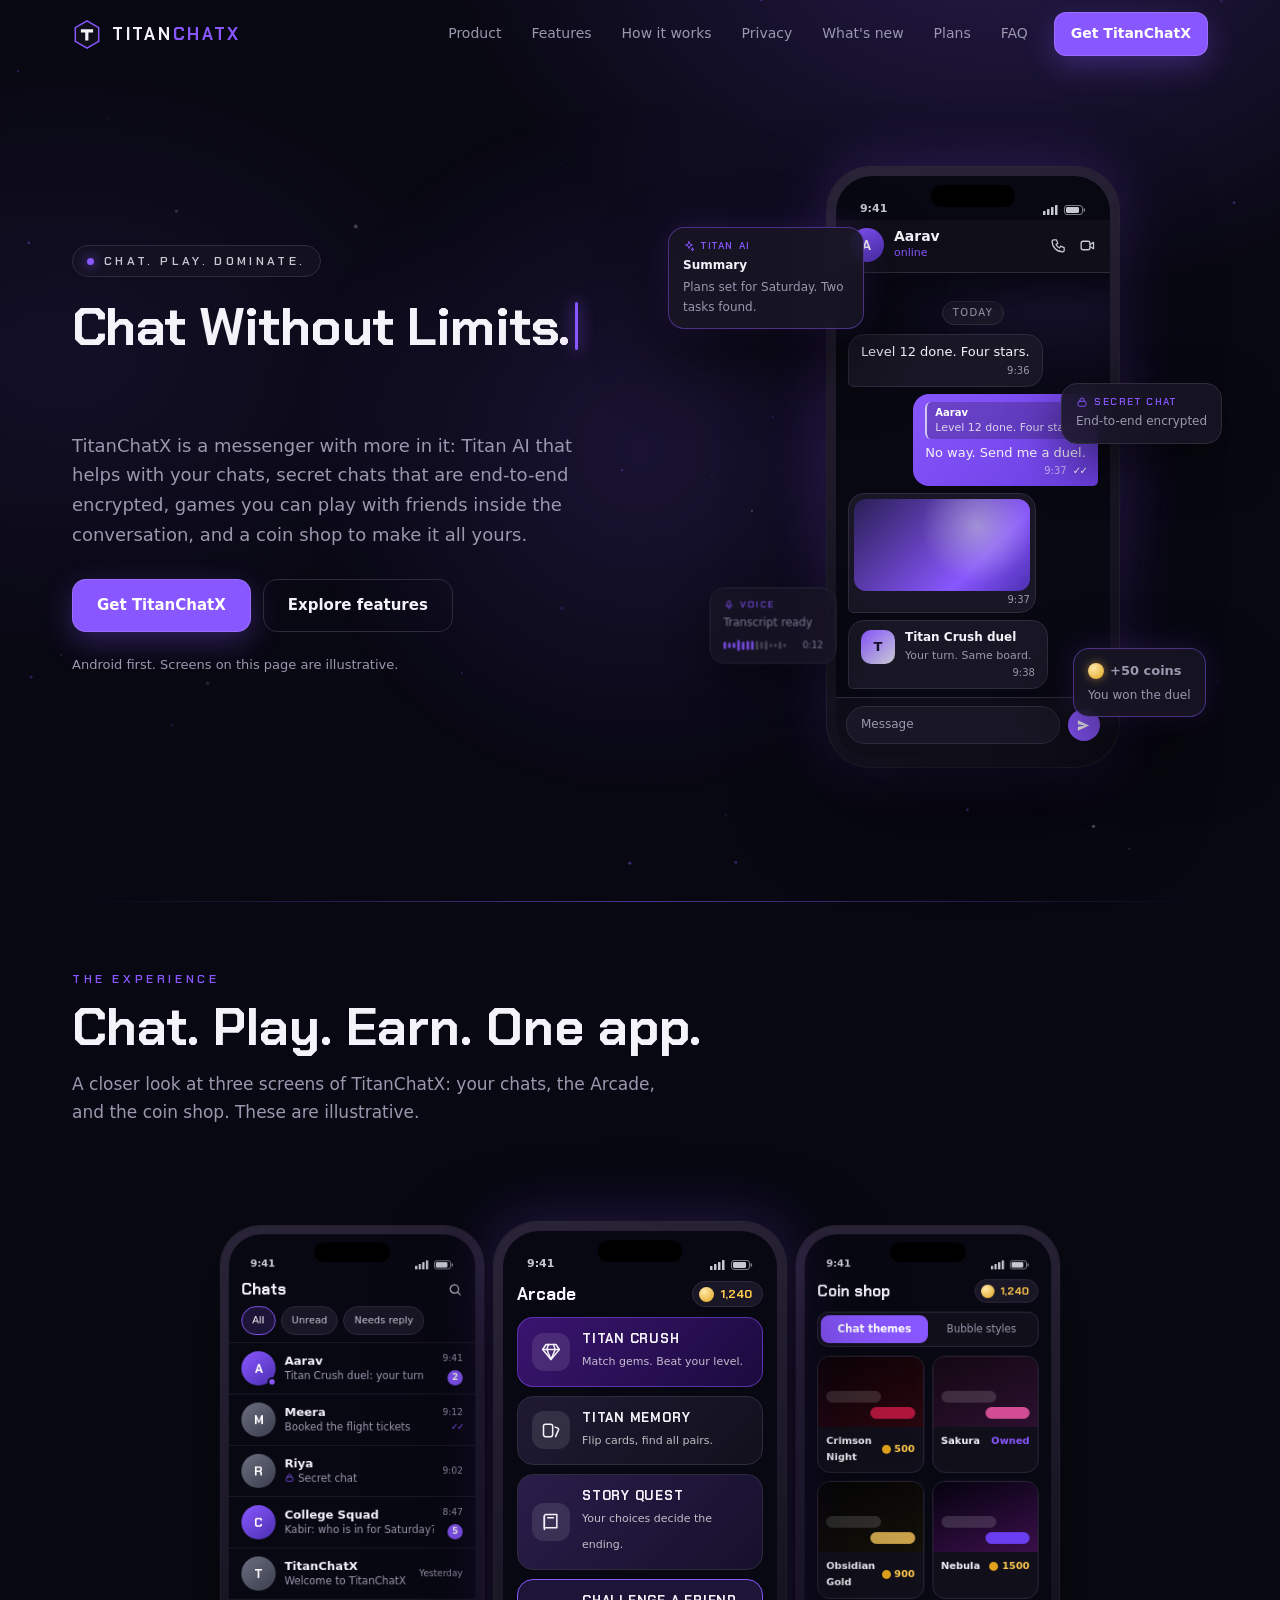
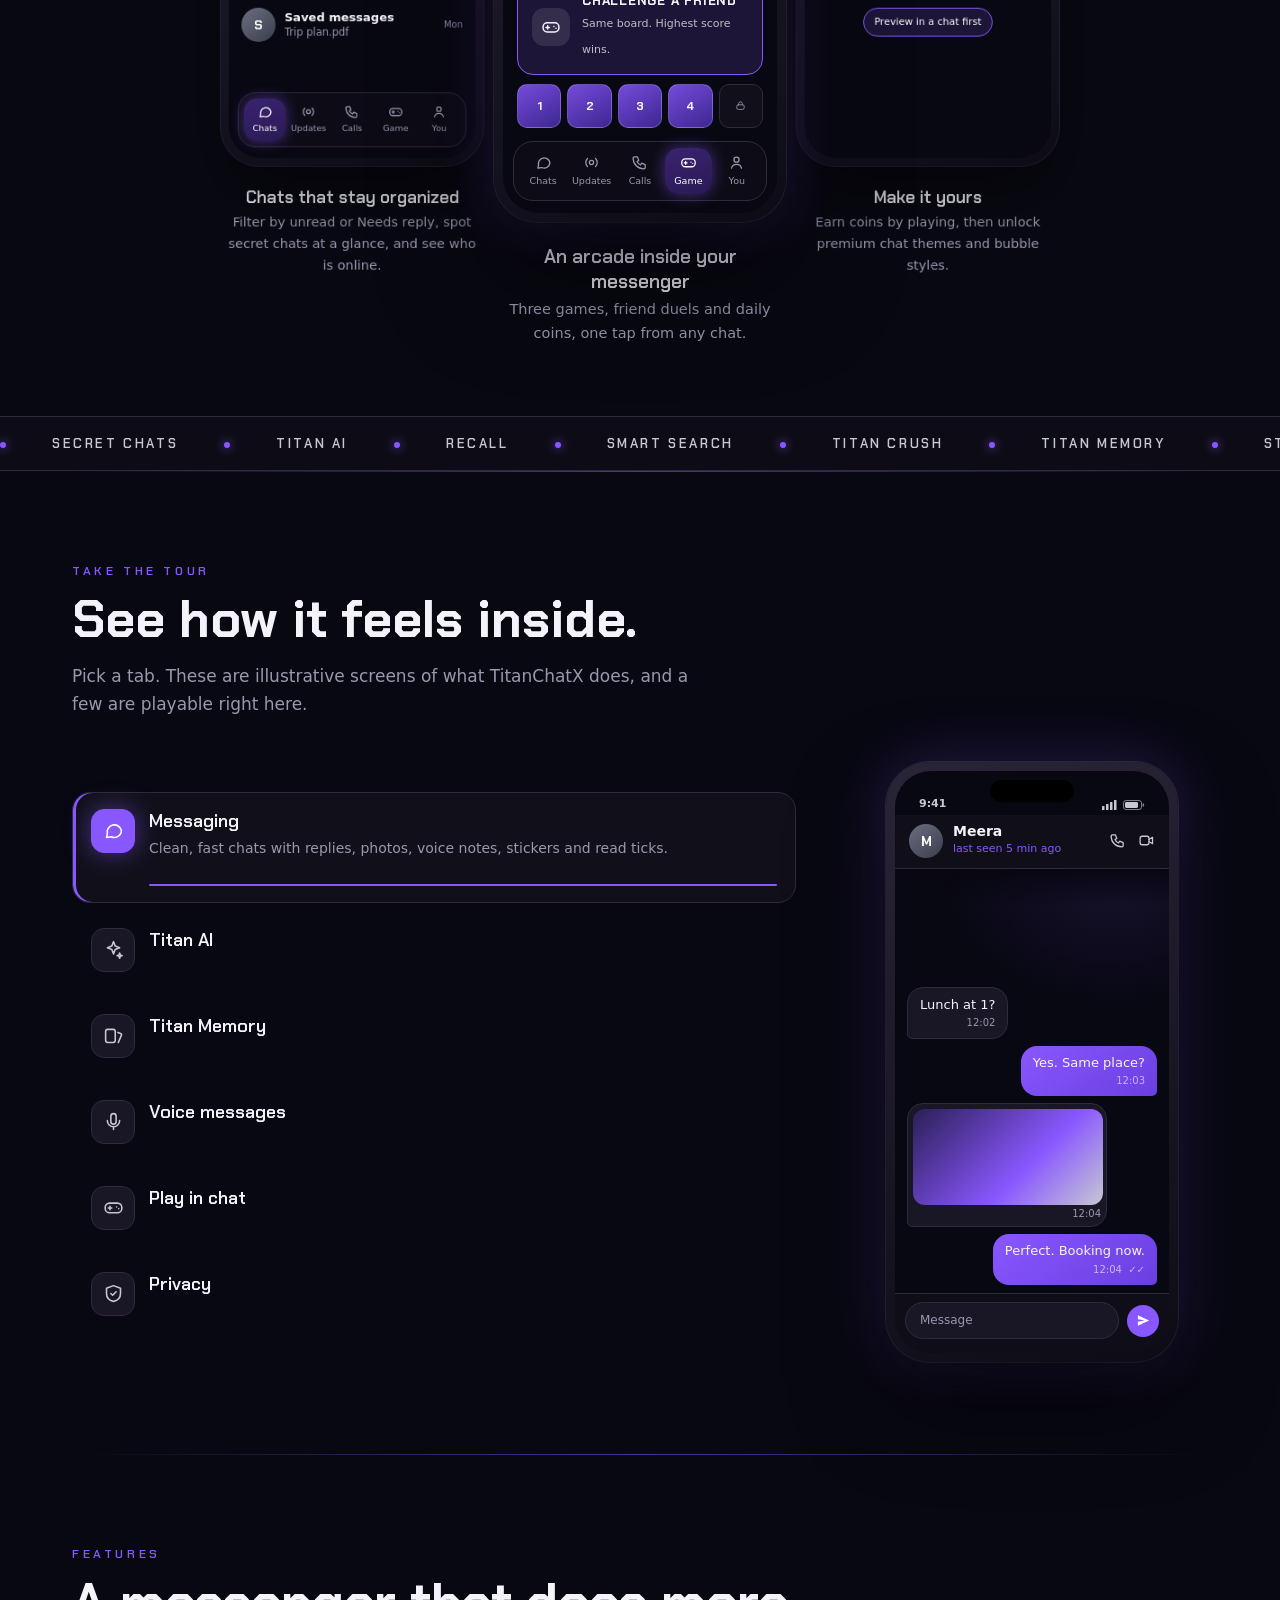
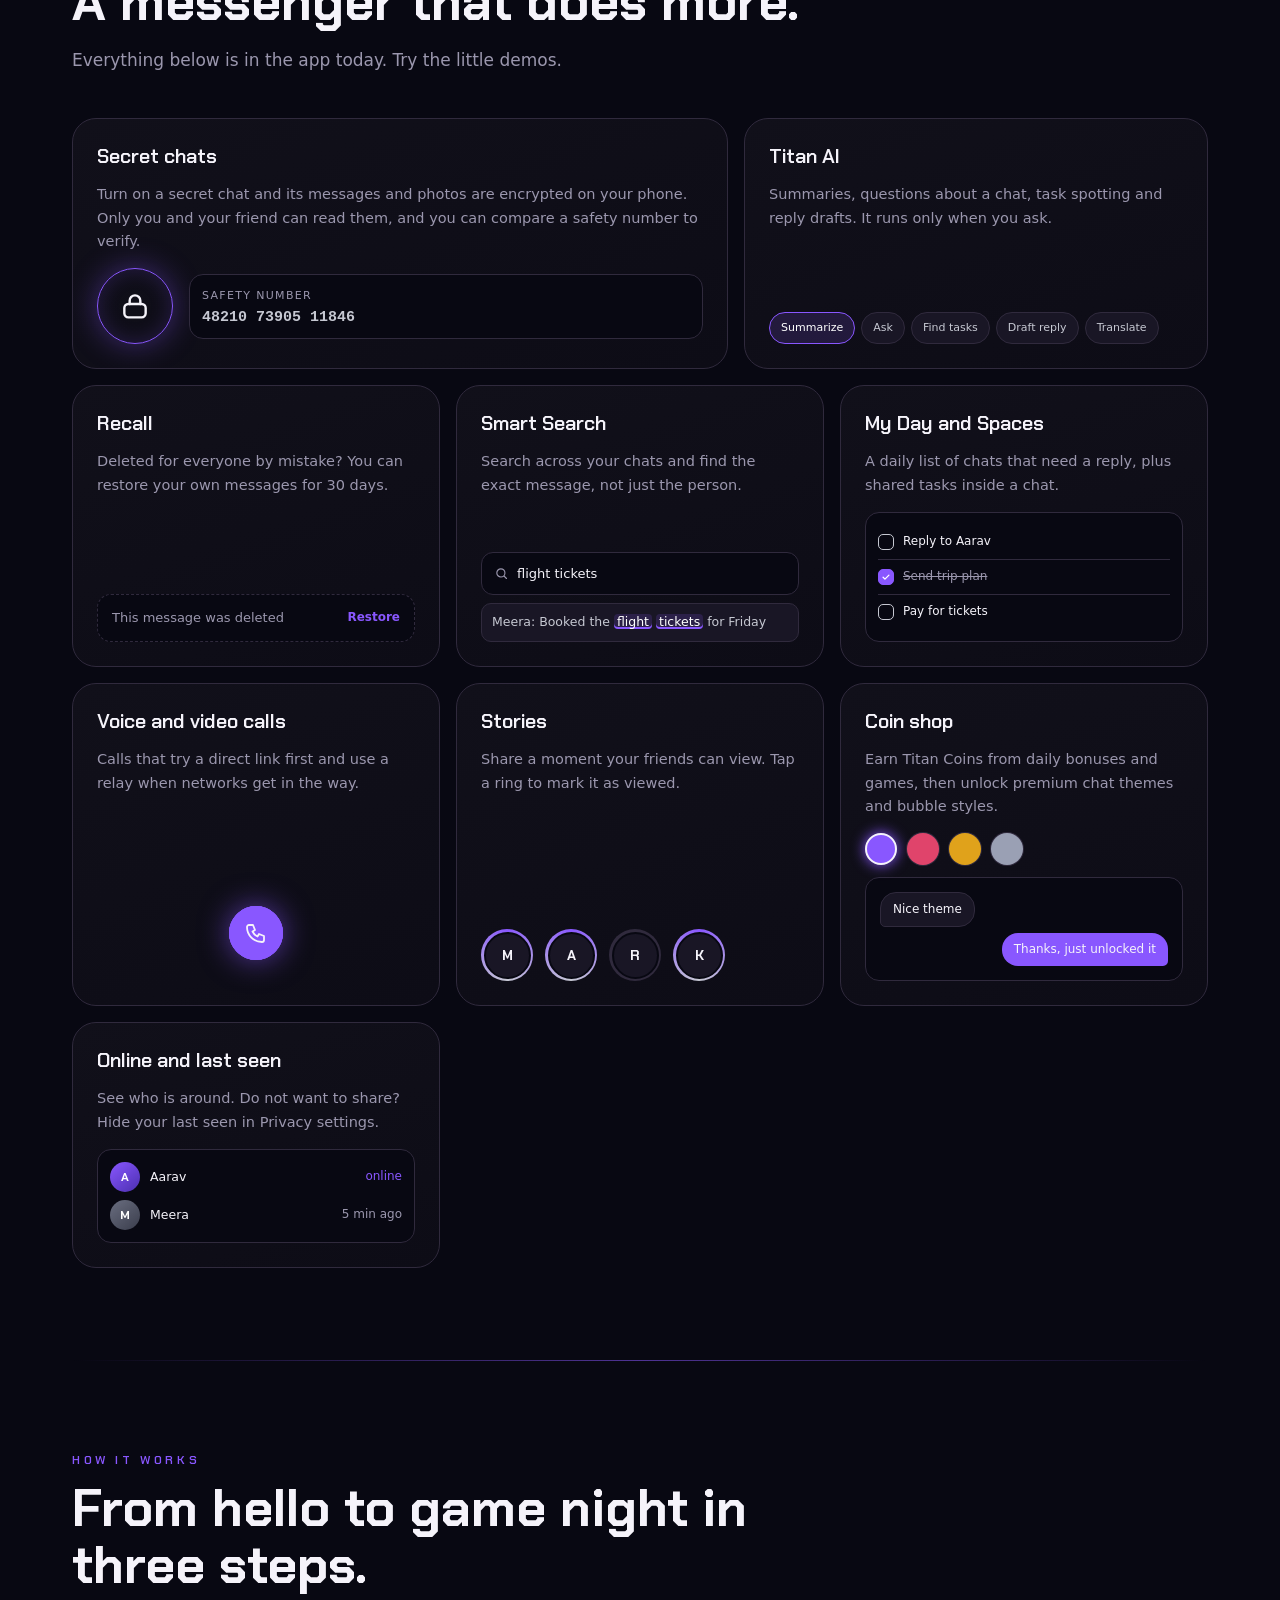
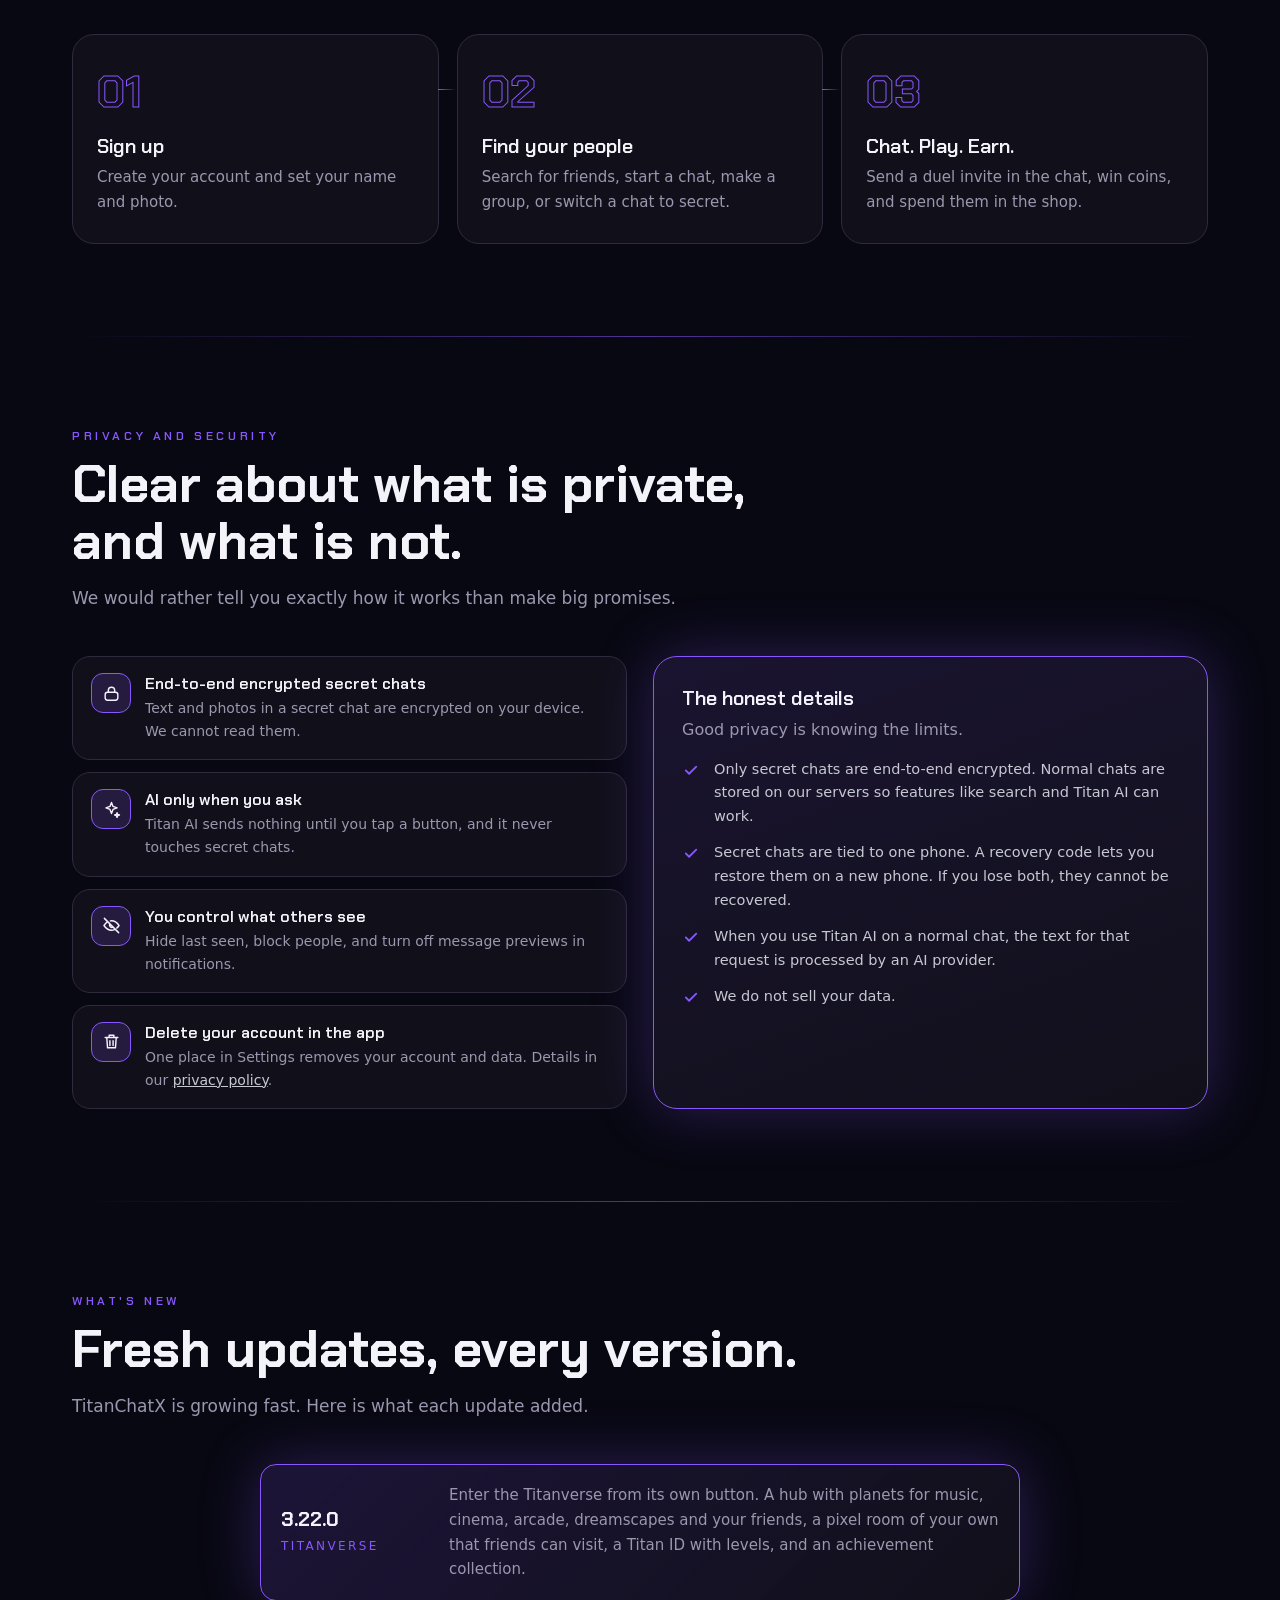
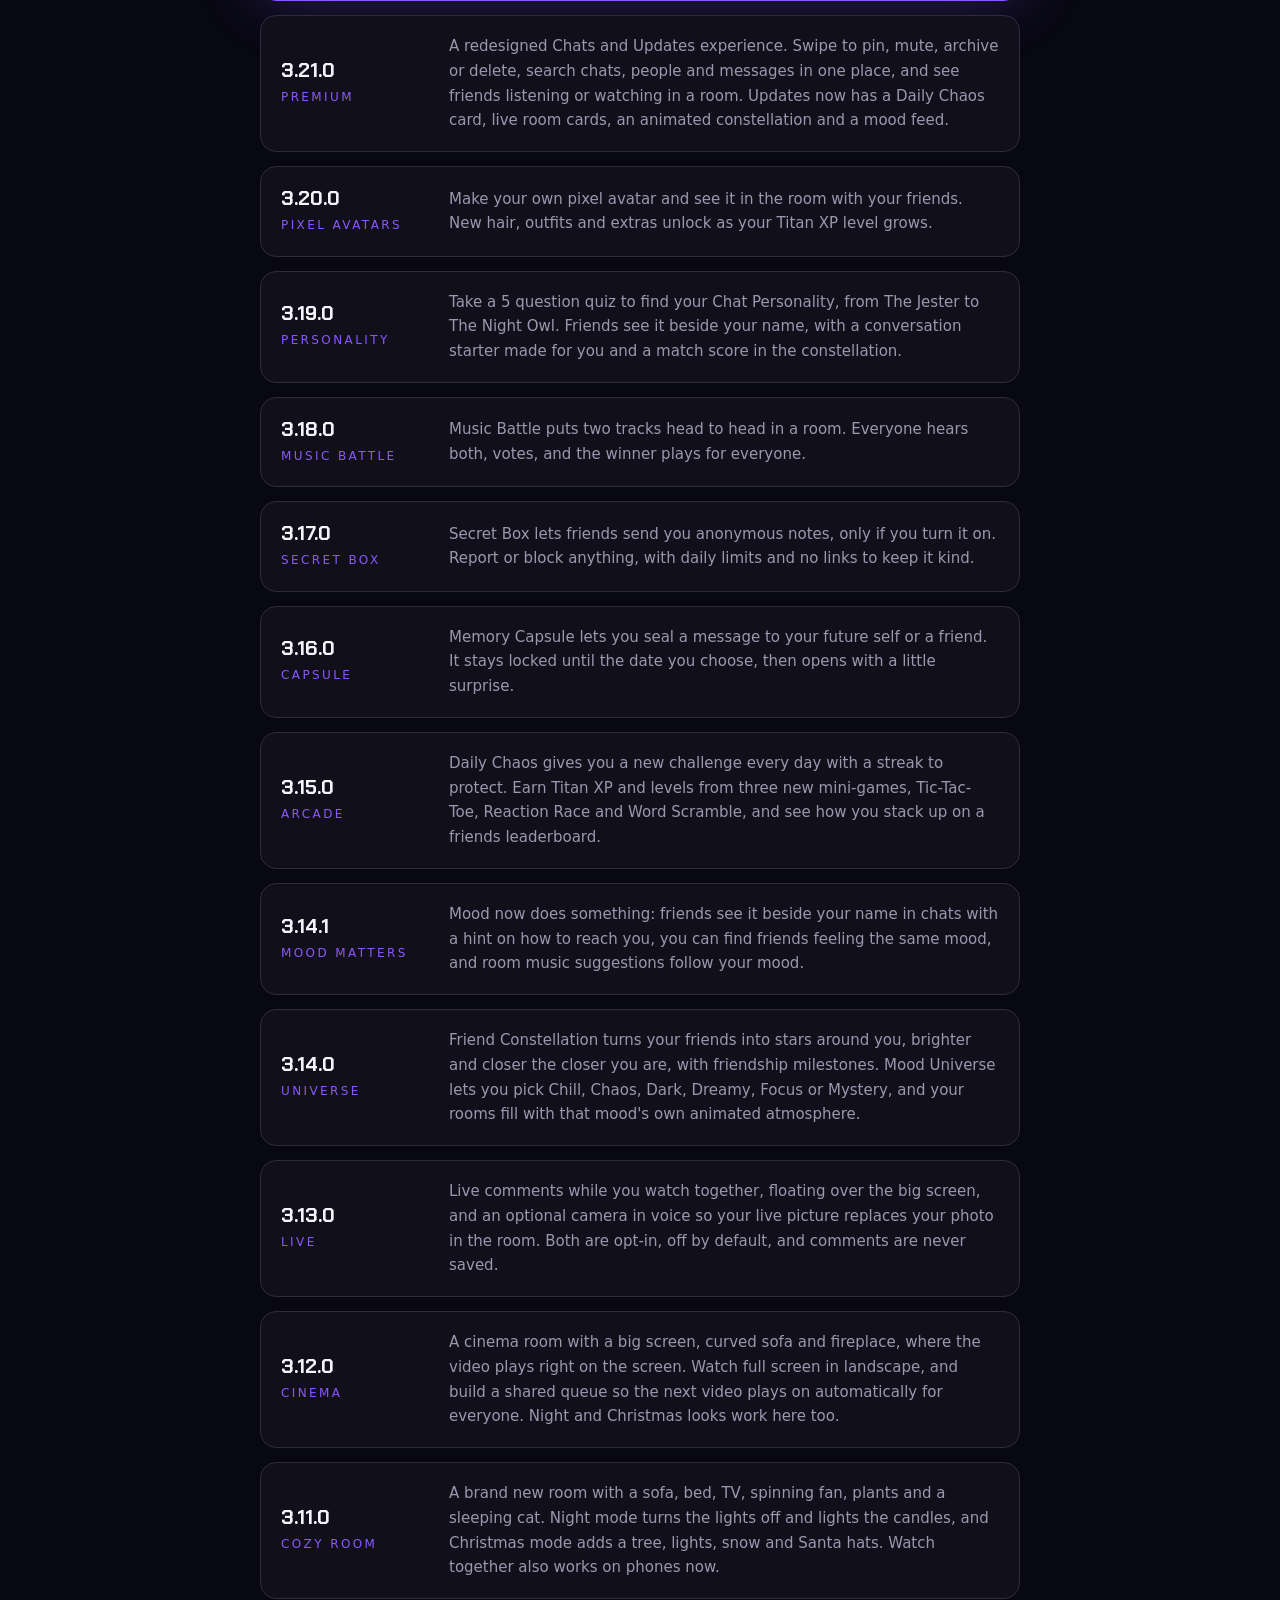
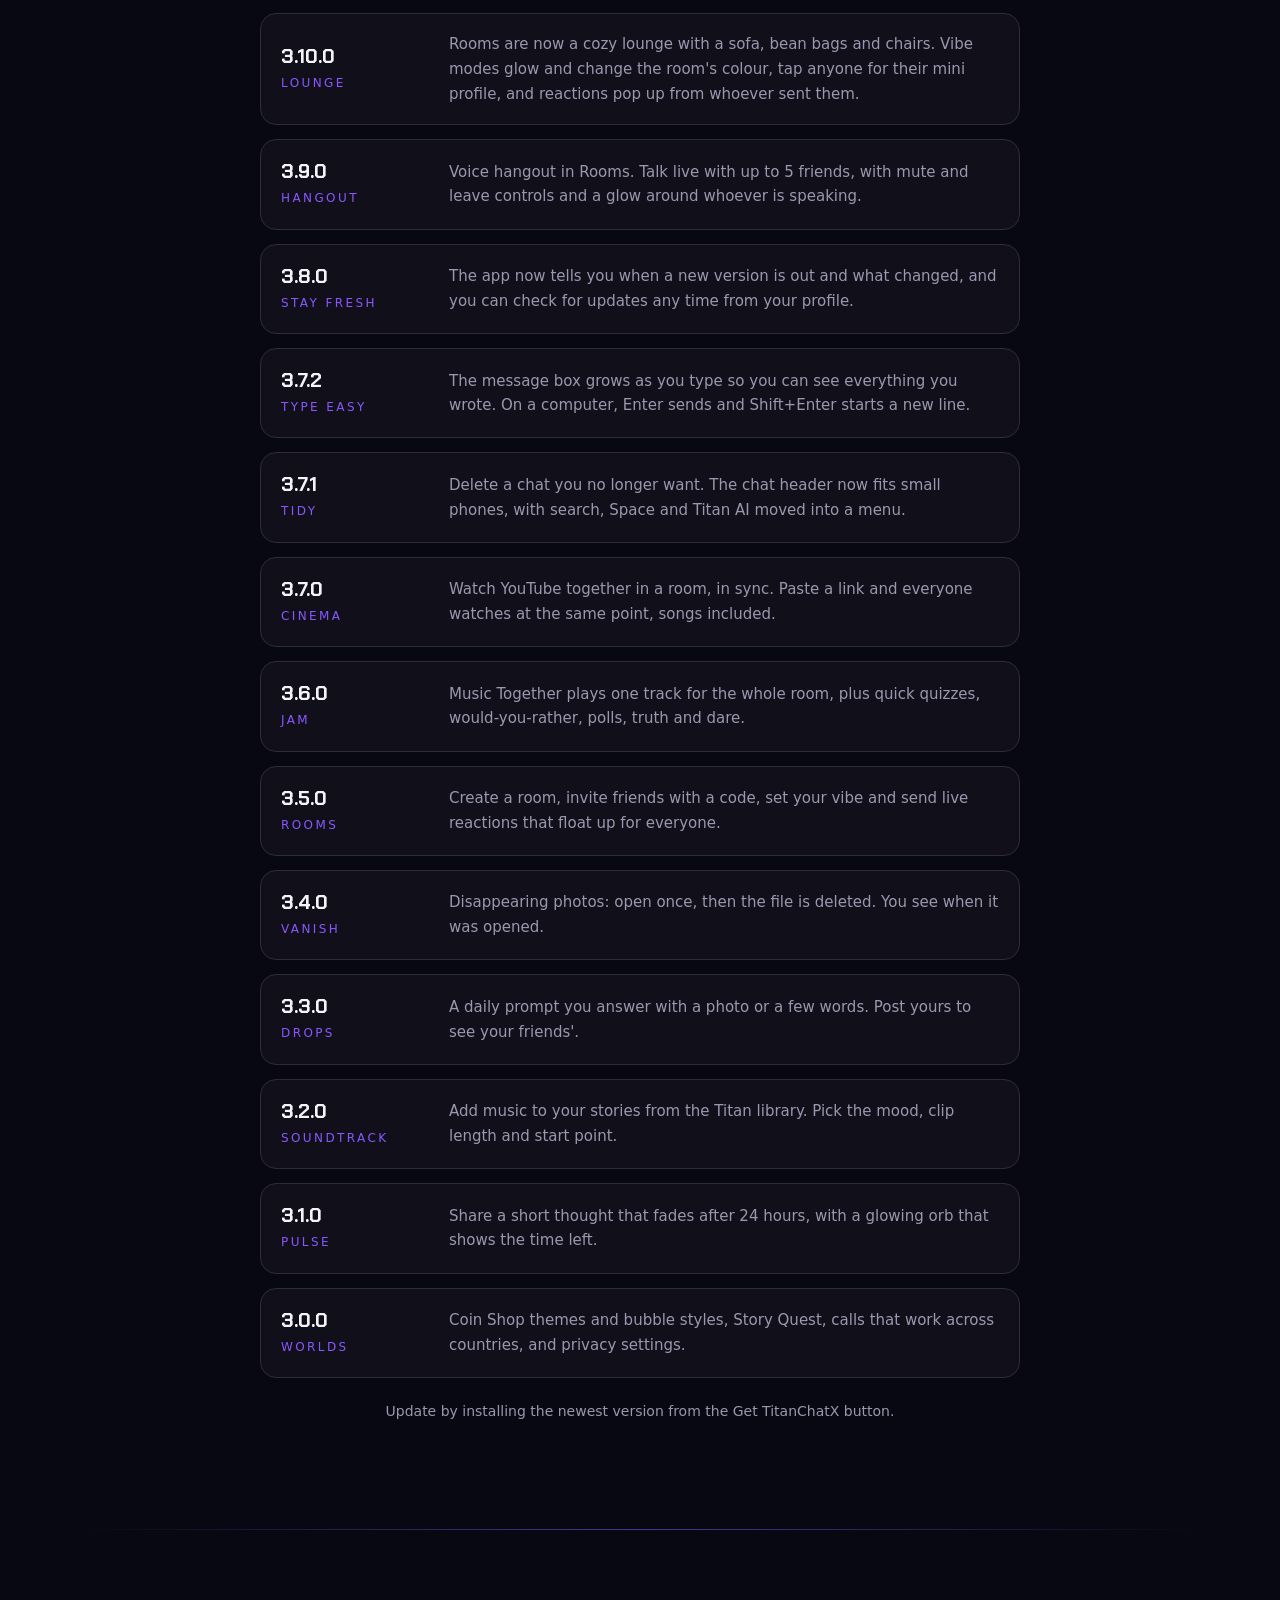
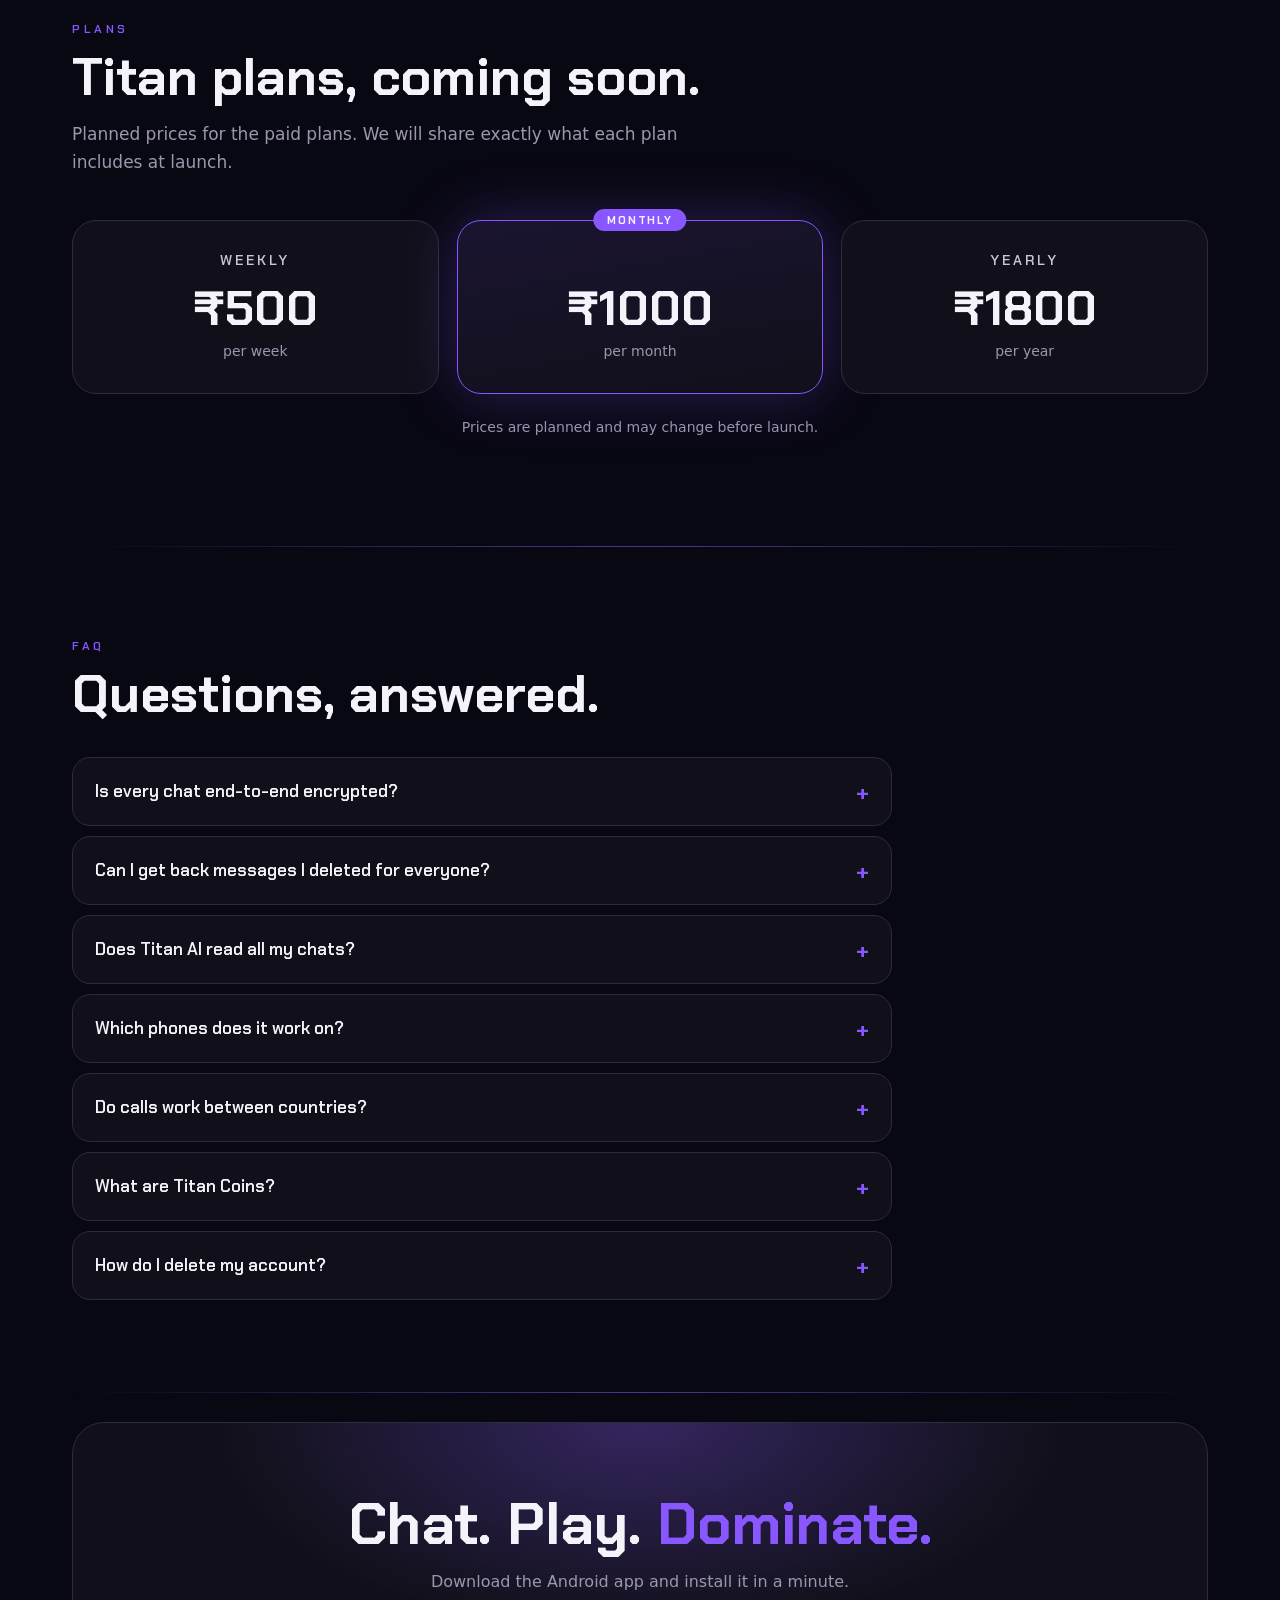
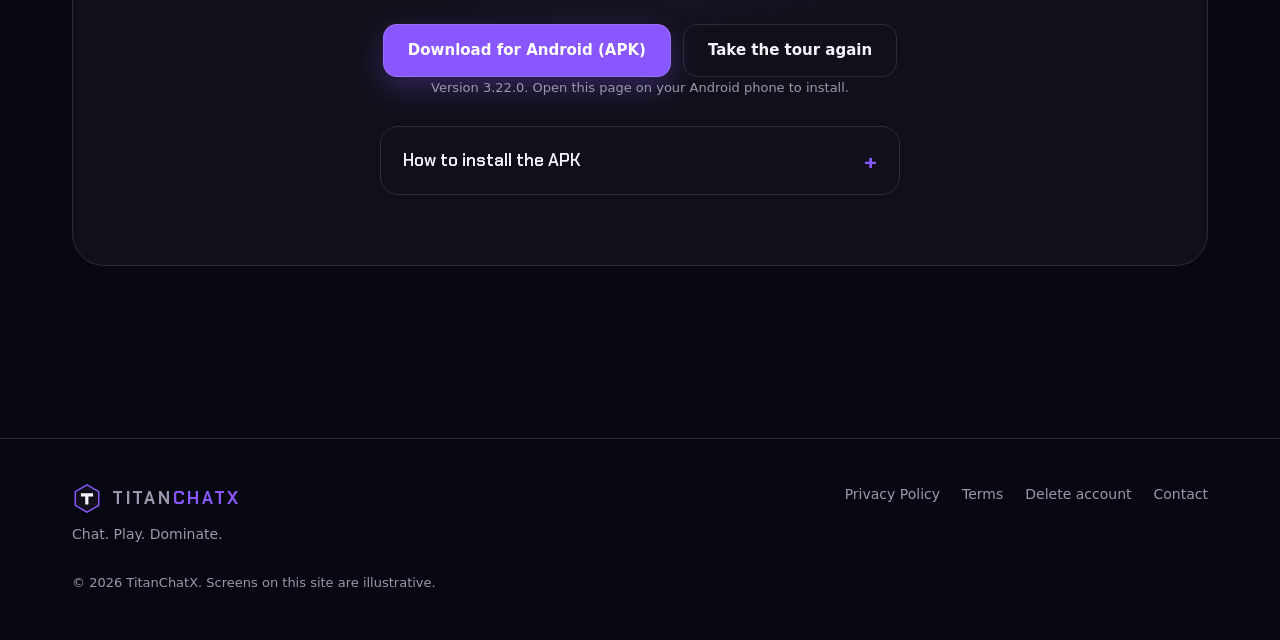
==== commit 1bf07e70: "Add new version updates to index.html" ====
--- a/index.html
+++ b/index.html
@@ -368,6 +368,7 @@
   <h2 class="sec rv" style="--i:1">Fresh updates, every version.</h2>
   <p class="sec-sub rv" style="--i:2">TitanChatX is growing fast. Here is what each update added.</p>
   <div class="rels">
+    <div class="rel rv" style="--i:0"><div class="rv-ver"><b>3.22.0</b><span>Titanverse</span></div><p>Enter the Titanverse from its own button. A hub with planets for music, cinema, arcade, dreamscapes and your friends, a pixel room of your own that friends can visit, a Titan ID with levels, and an achievement collection.</p></div>
     <div class="rel rv" style="--i:0"><div class="rv-ver"><b>3.21.0</b><span>Premium</span></div><p>A redesigned Chats and Updates experience. Swipe to pin, mute, archive or delete, search chats, people and messages in one place, and see friends listening or watching in a room. Updates now has a Daily Chaos card, live room cards, an animated constellation and a mood feed.</p></div>
     <div class="rel rv" style="--i:0"><div class="rv-ver"><b>3.20.0</b><span>Pixel avatars</span></div><p>Make your own pixel avatar and see it in the room with your friends. New hair, outfits and extras unlock as your Titan XP level grows.</p></div>
     <div class="rel rv" style="--i:0"><div class="rv-ver"><b>3.19.0</b><span>Personality</span></div><p>Take a 5 question quiz to find your Chat Personality, from The Jester to The Night Owl. Friends see it beside your name, with a conversation starter made for you and a match score in the constellation.</p></div>
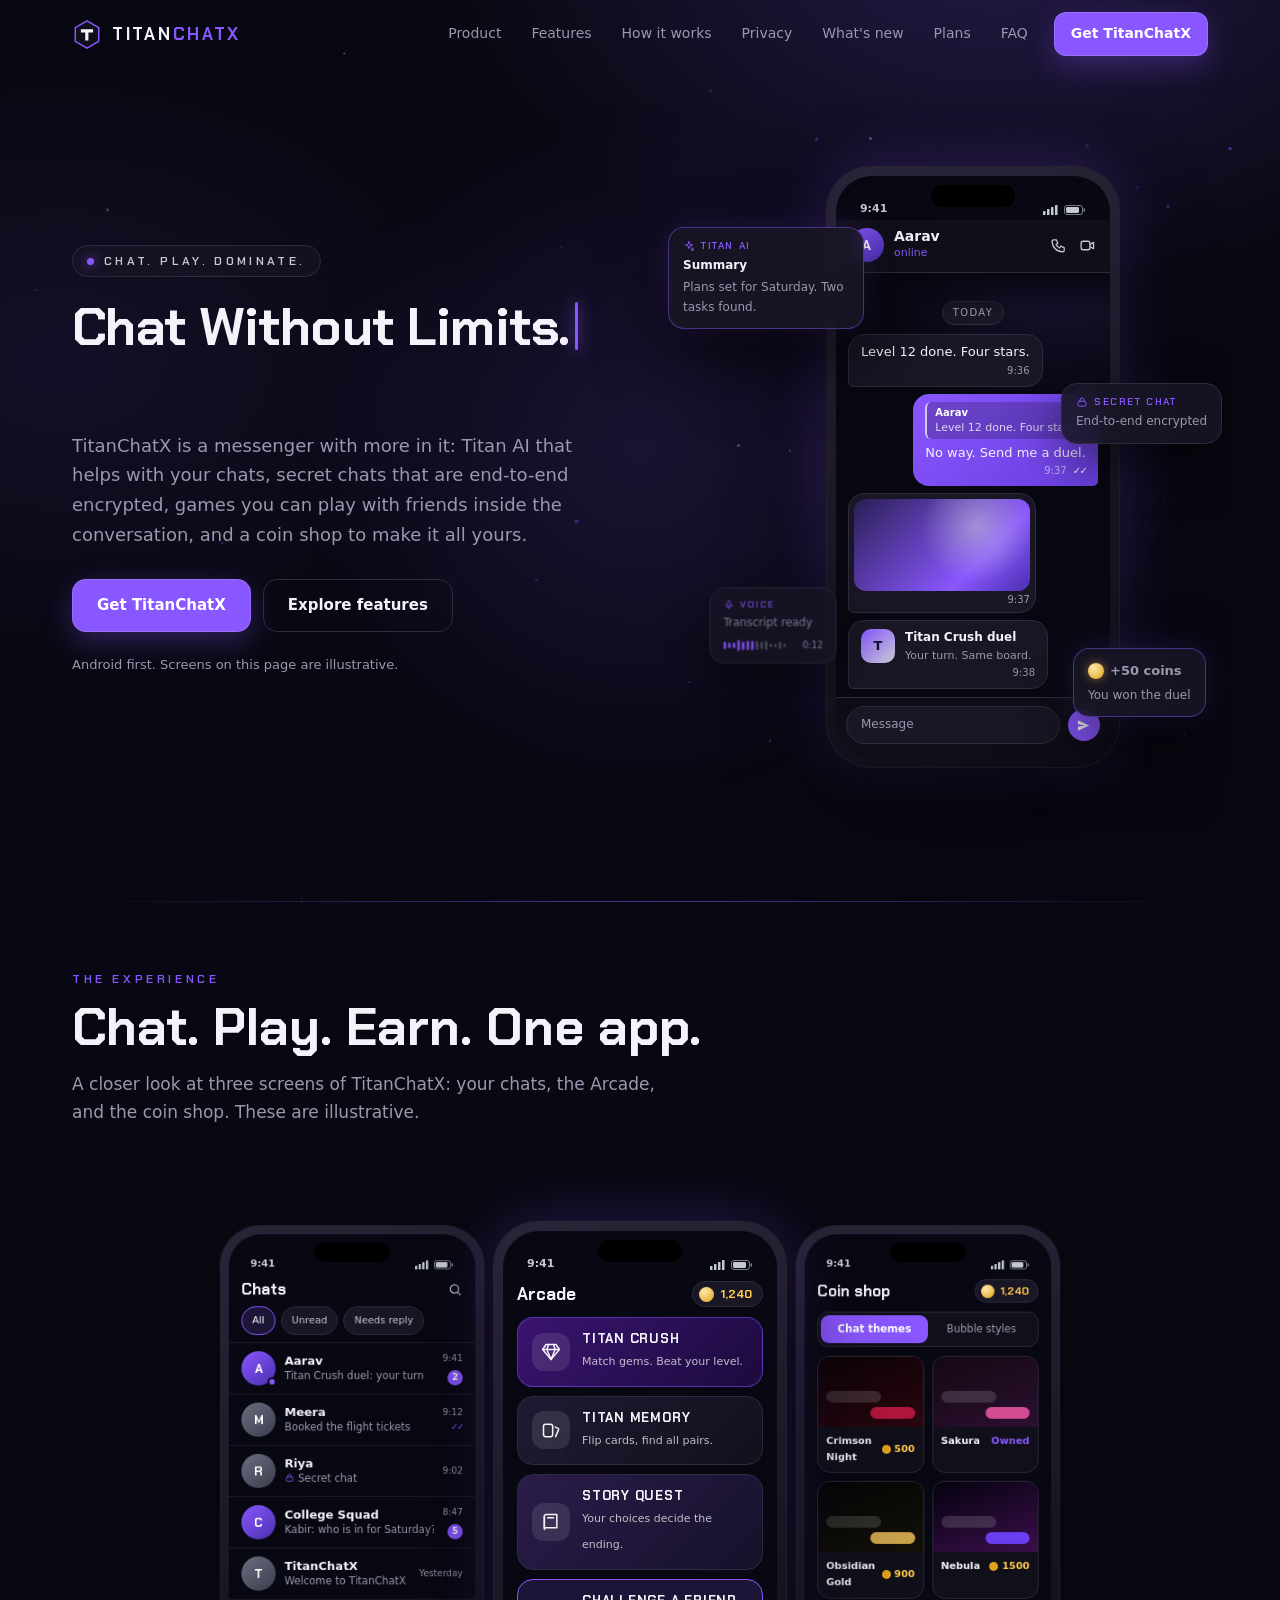
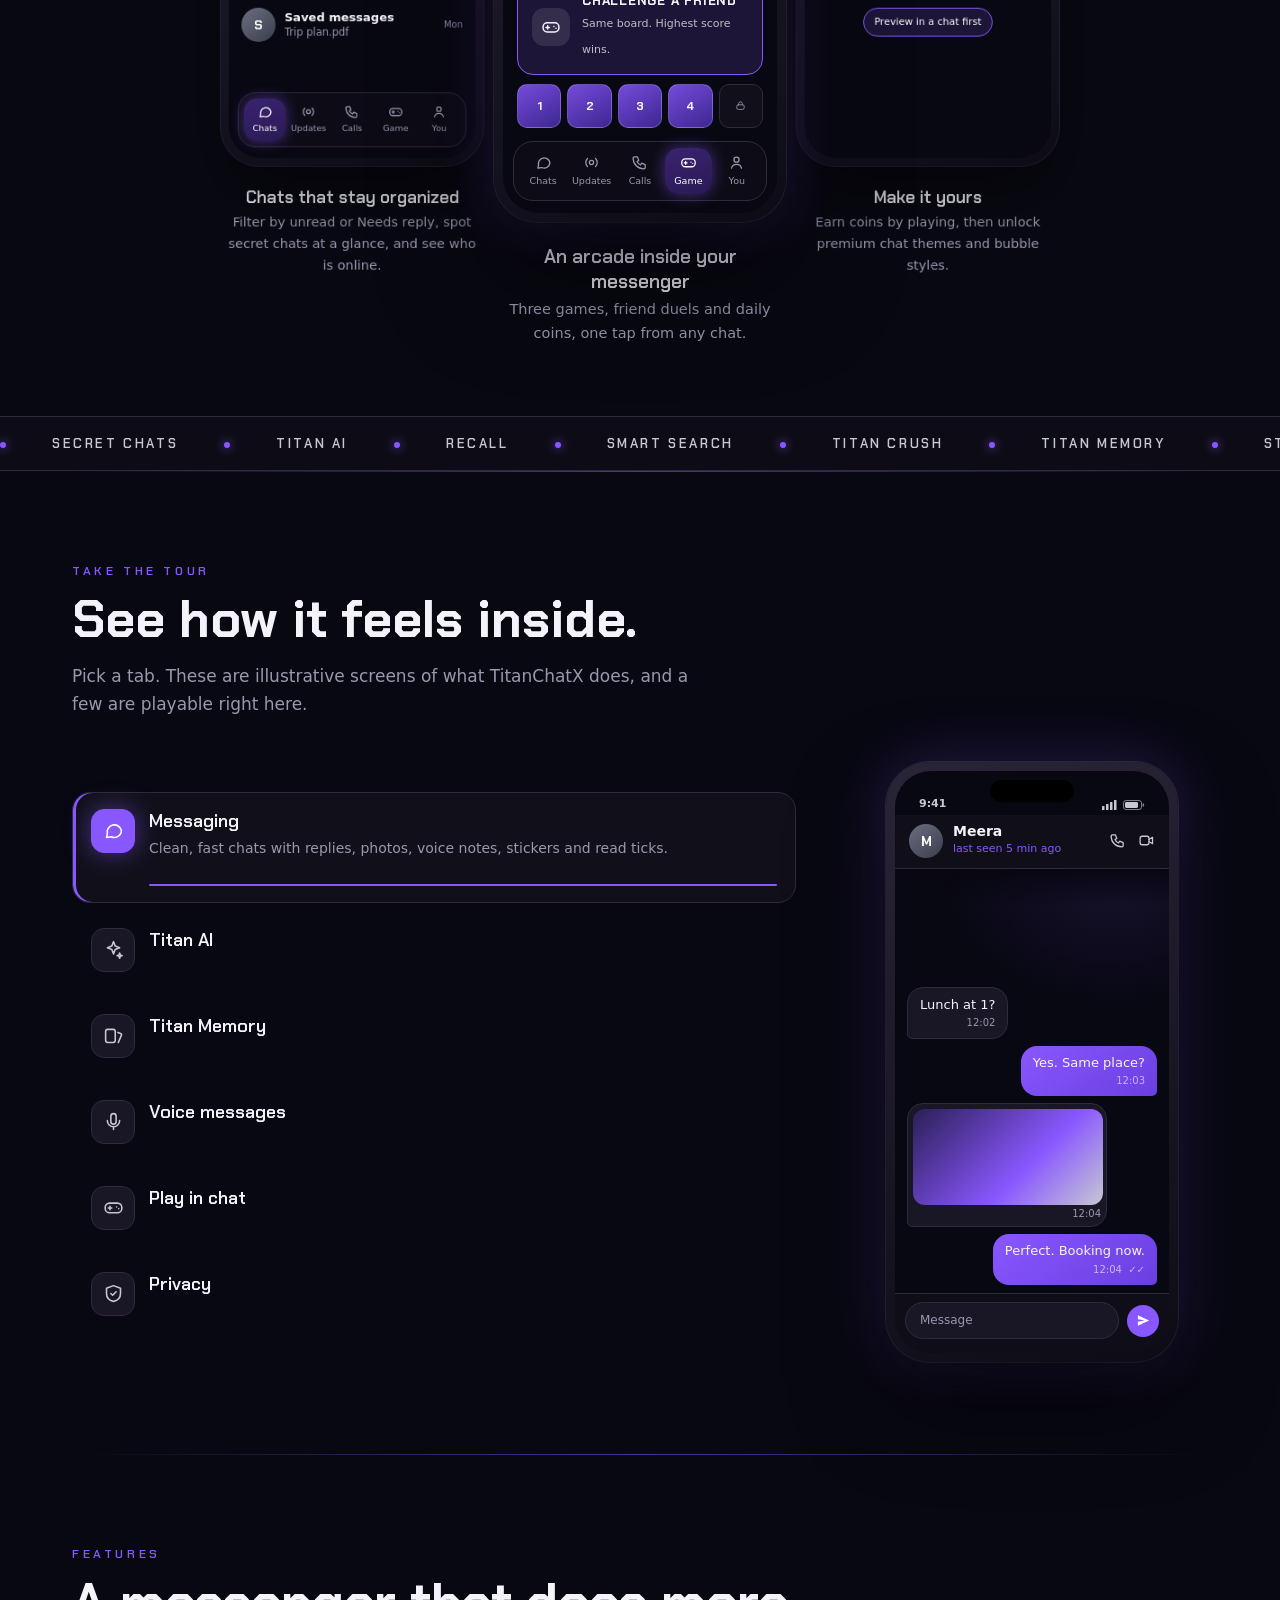
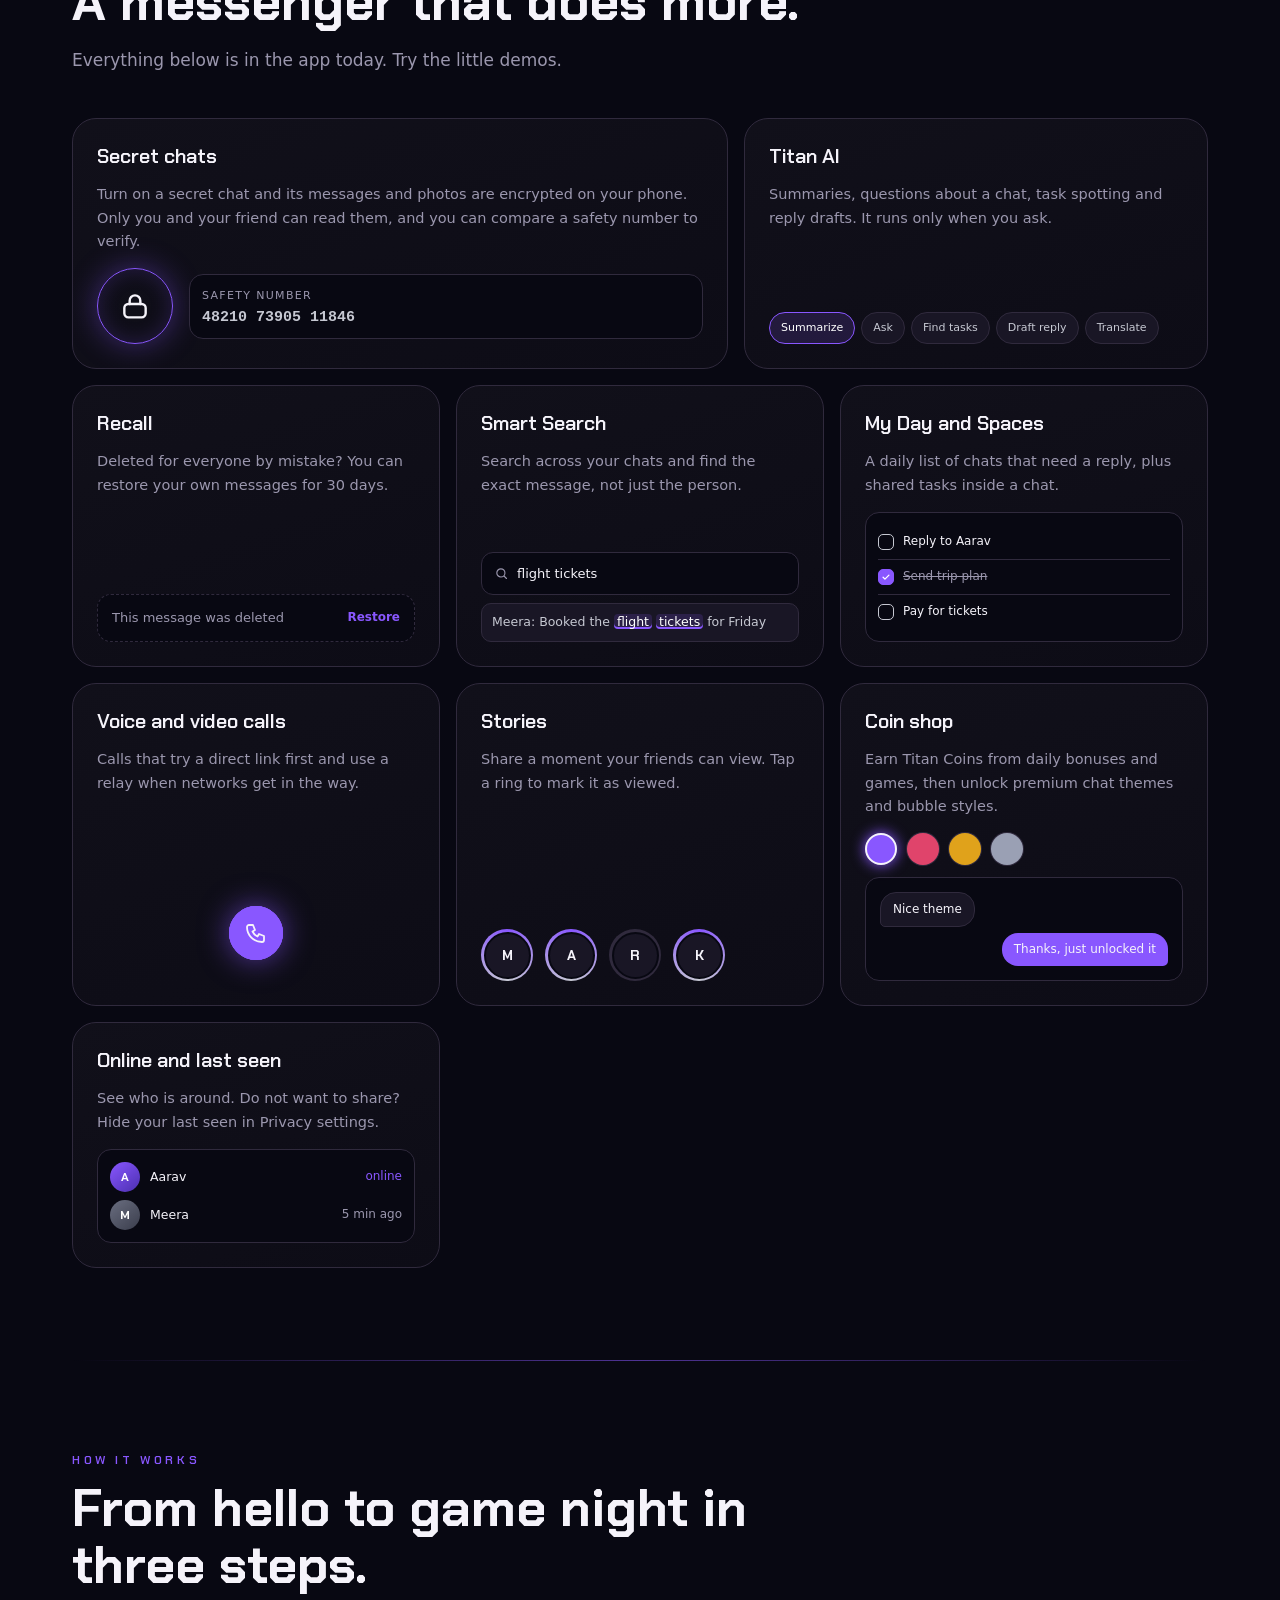
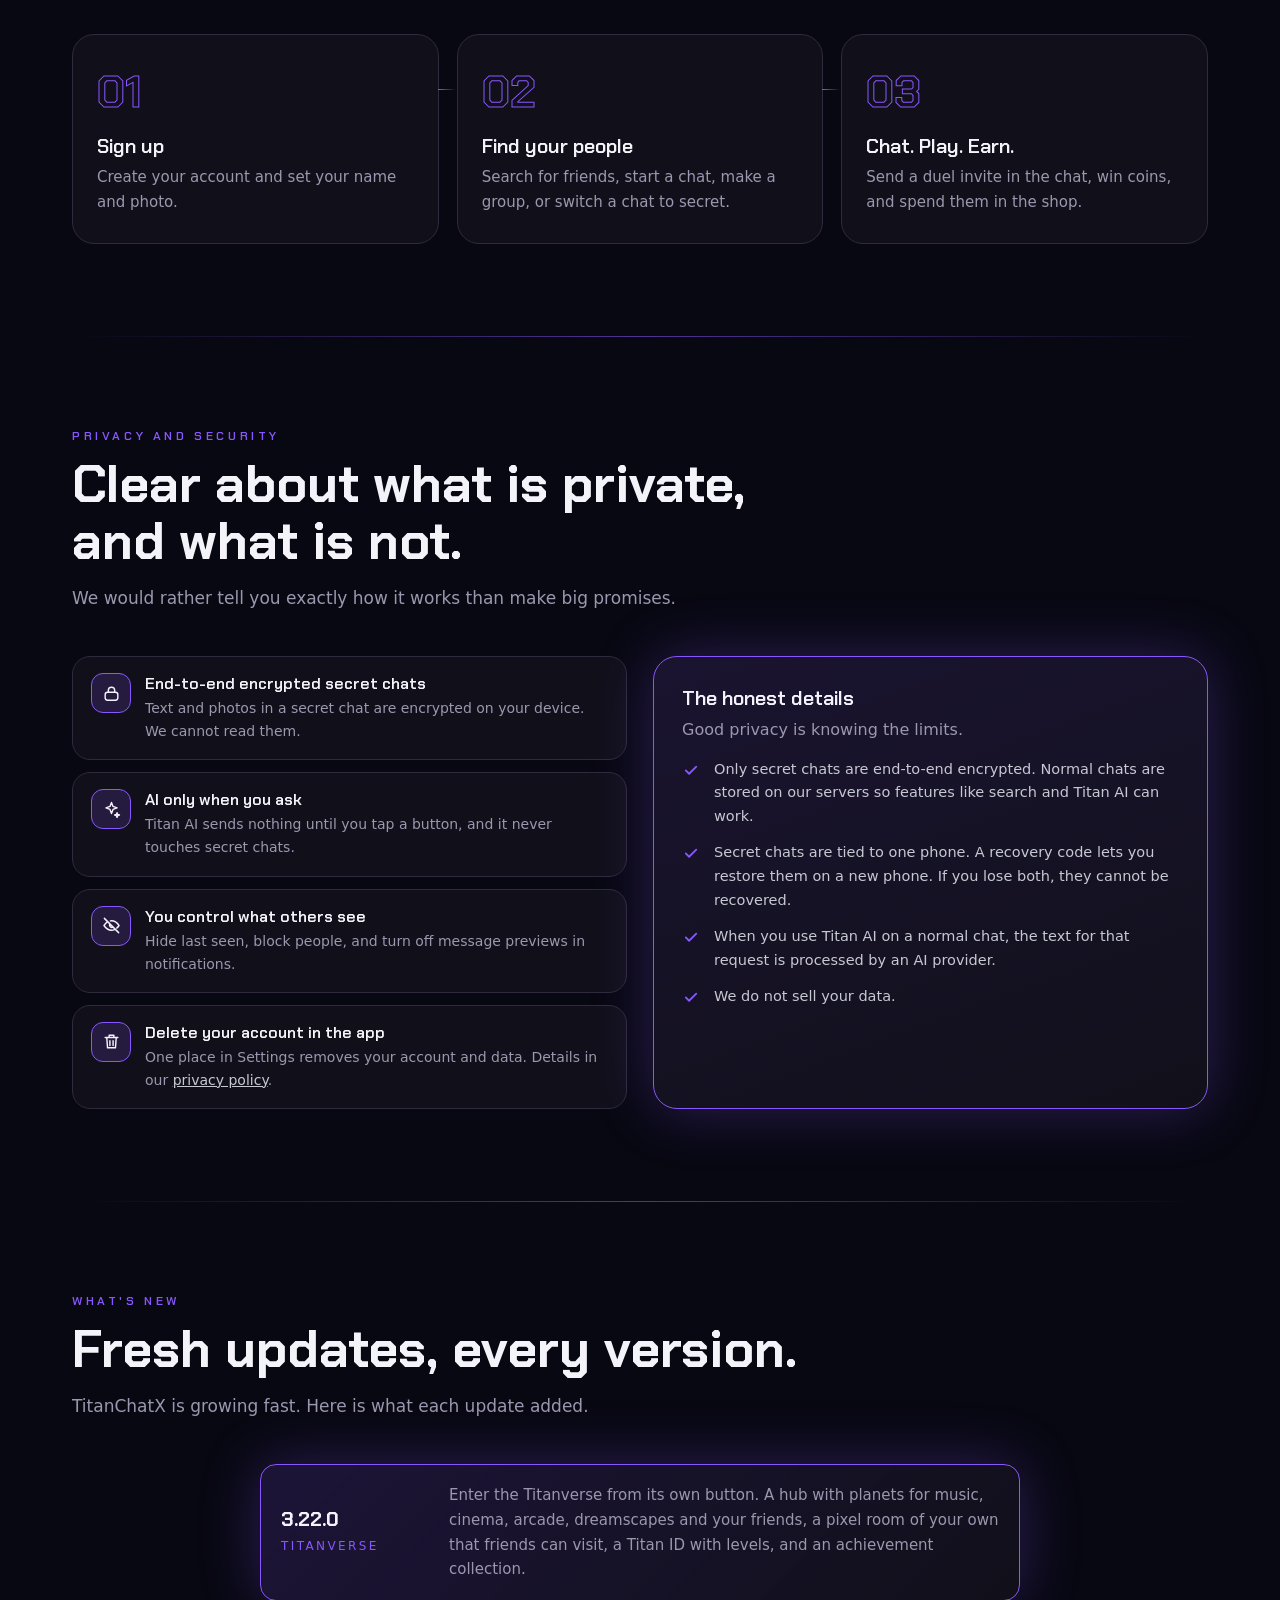
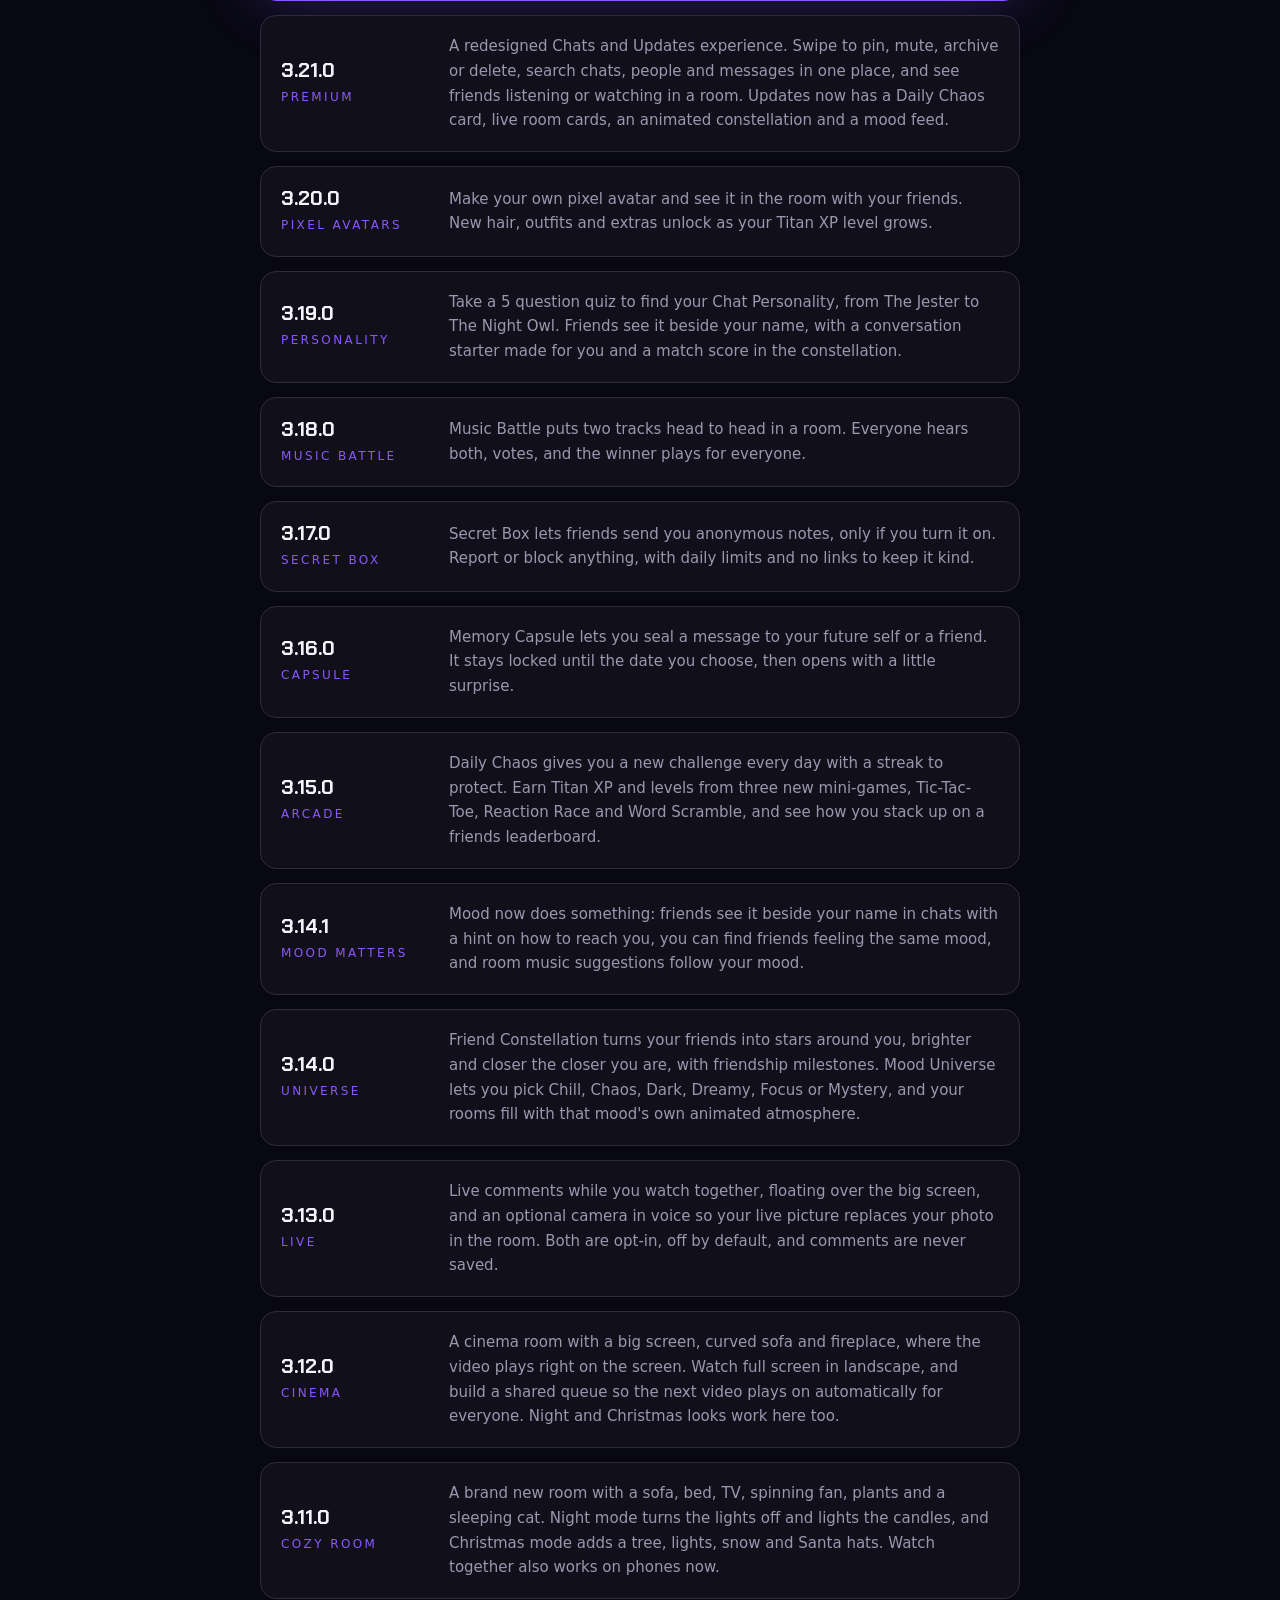
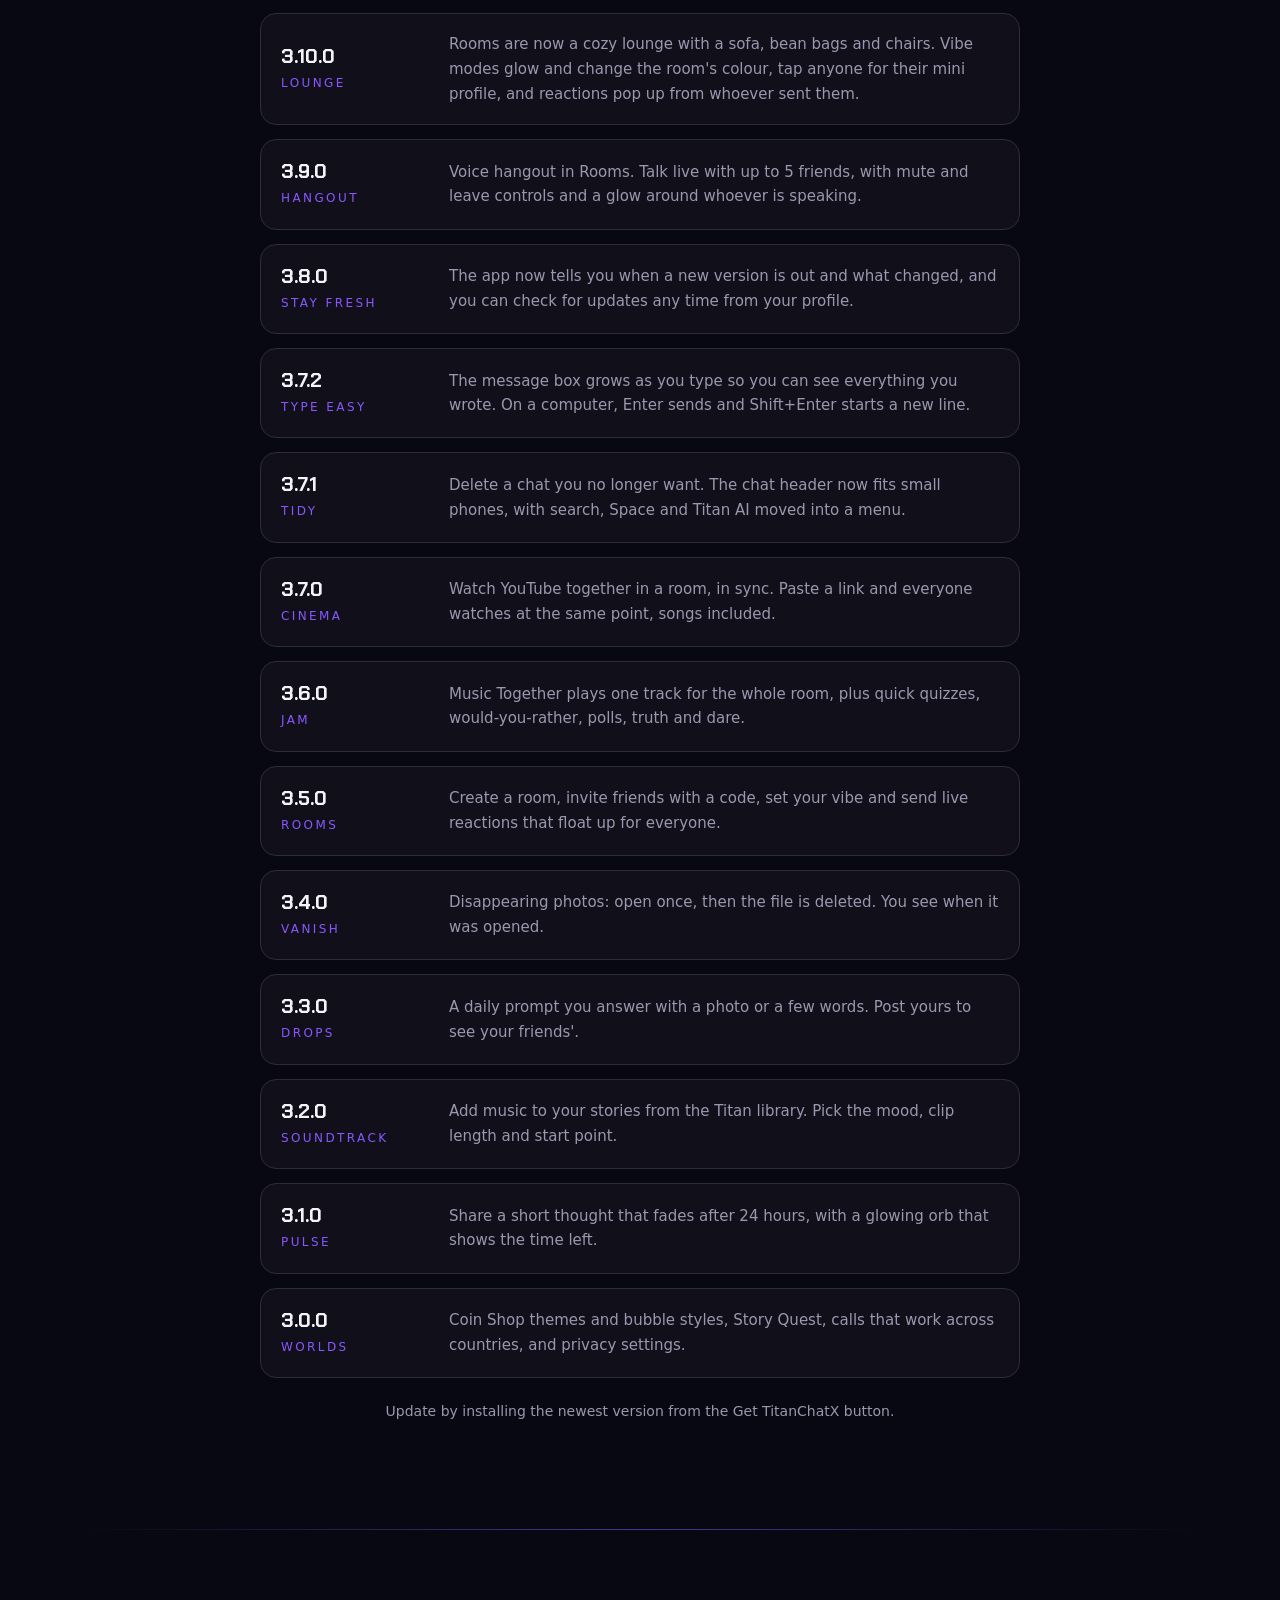
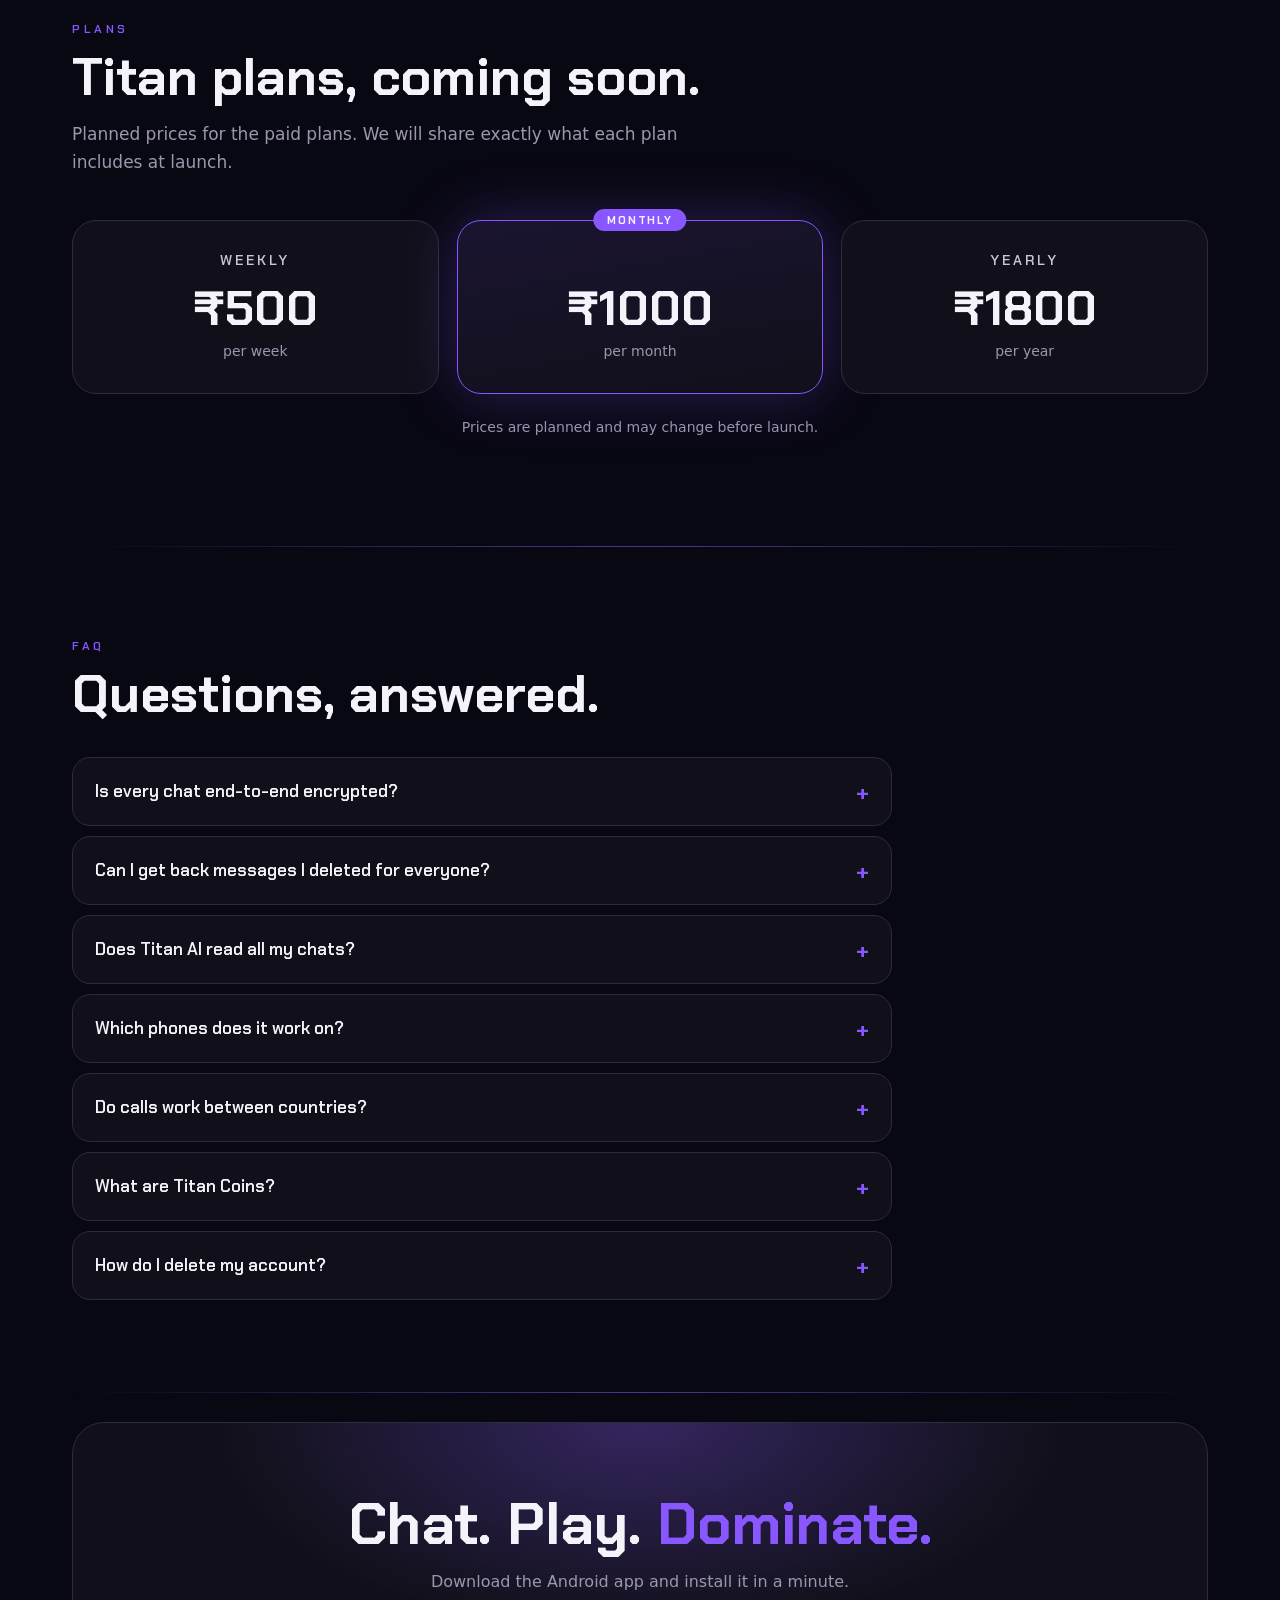
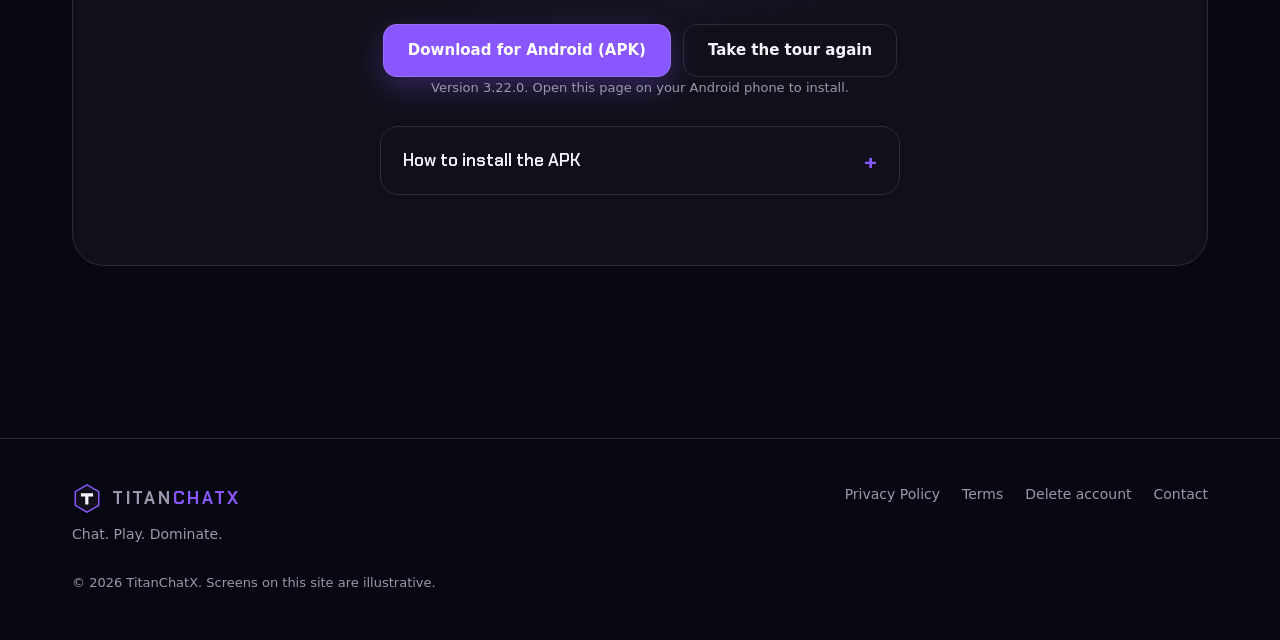
==== commit ee5a264d: "Update index.html" ====
--- a/index.html
+++ b/index.html
@@ -431,7 +431,7 @@
   <div class="final rv">
     <h2>Chat. Play. <span style="color:var(--violet)">Dominate.</span></h2>
     <p id="installText">TitanChatX is coming to Google Play. Ask for early access and we will get back to you with the first build.</p>
-    <div class="cta" style="justify-content:center"><a class="btn" id="installBtn" data-install href="mailto:SUPPORT_EMAIL?subject=TitanChatX%20early%20access">Ask for early access</a><a class="btn ghost" href="#showcase">Take the tour again</a></div>
+    <div class="cta" style="justify-content:center"><a class="btn" id="installBtn" data-install href="mailto:teamnirux@gmail.com?subject=TitanChatX%20early%20access">Ask for early access</a><a class="btn ghost" href="#showcase">Take the tour again</a></div>
     <p class="note" id="installMeta" hidden></p>
     <details id="installHelp" hidden style="max-width:520px;margin:22px auto 0;text-align:left"><summary>How to install the APK</summary><p>1. Open this page on your Android phone and tap Download.<br>2. Open the downloaded file. If Android asks, allow "Install unknown apps" for your browser.<br>3. Tap Install. If Play Protect warns about an unknown app, choose "Install anyway" only if you got the link from us.</p></details>
   </div>
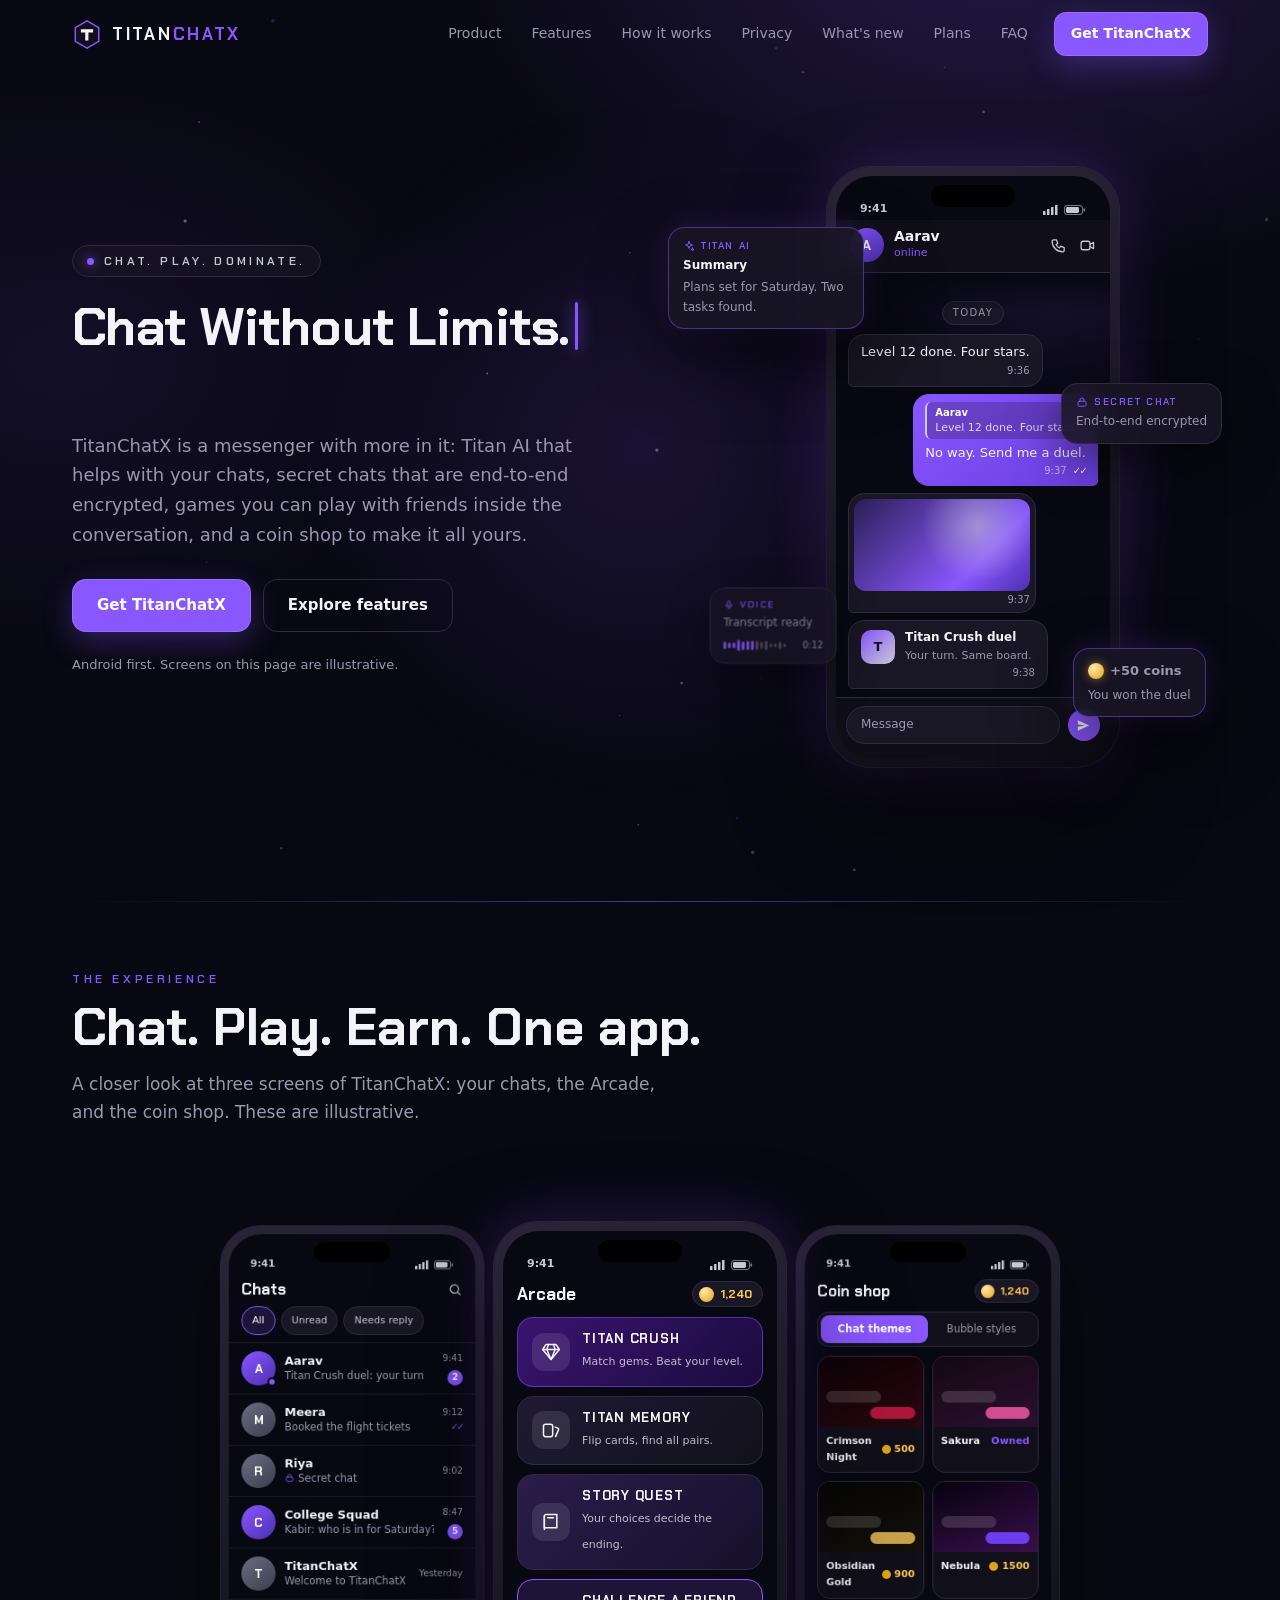
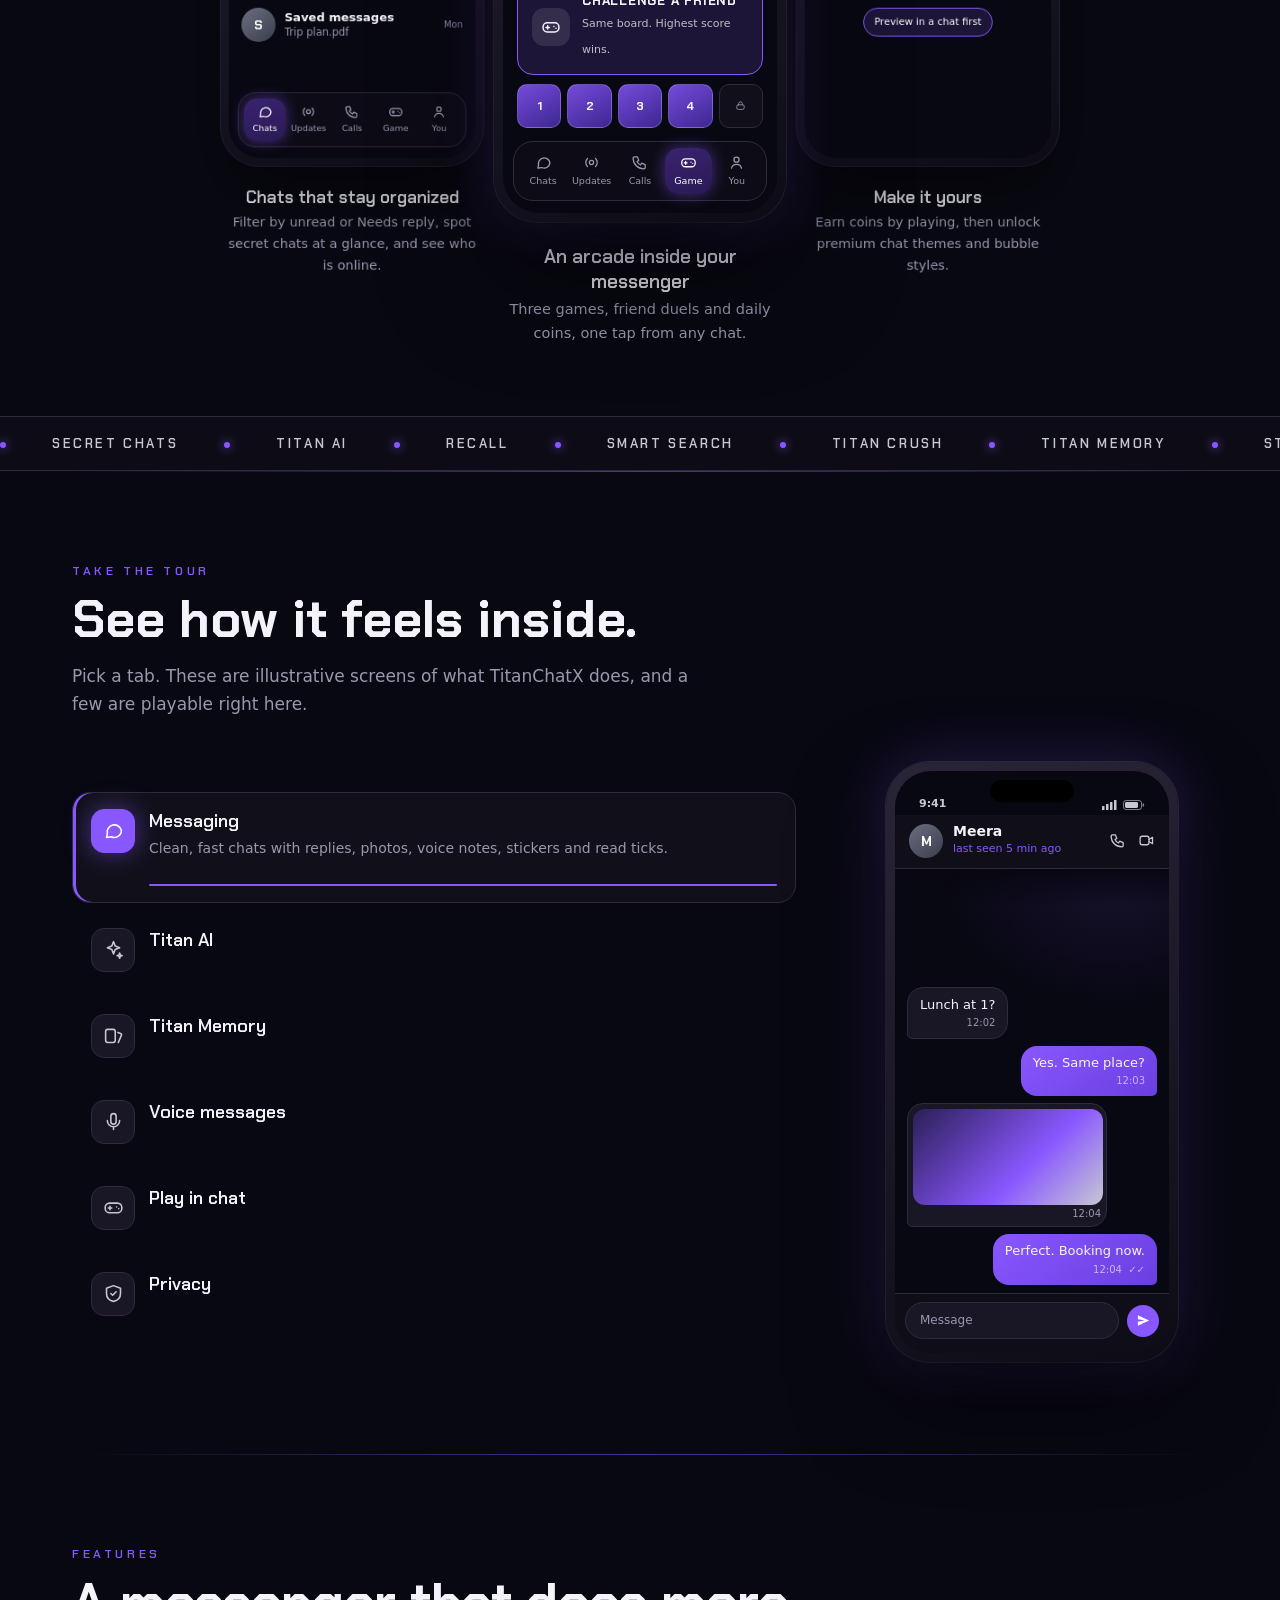
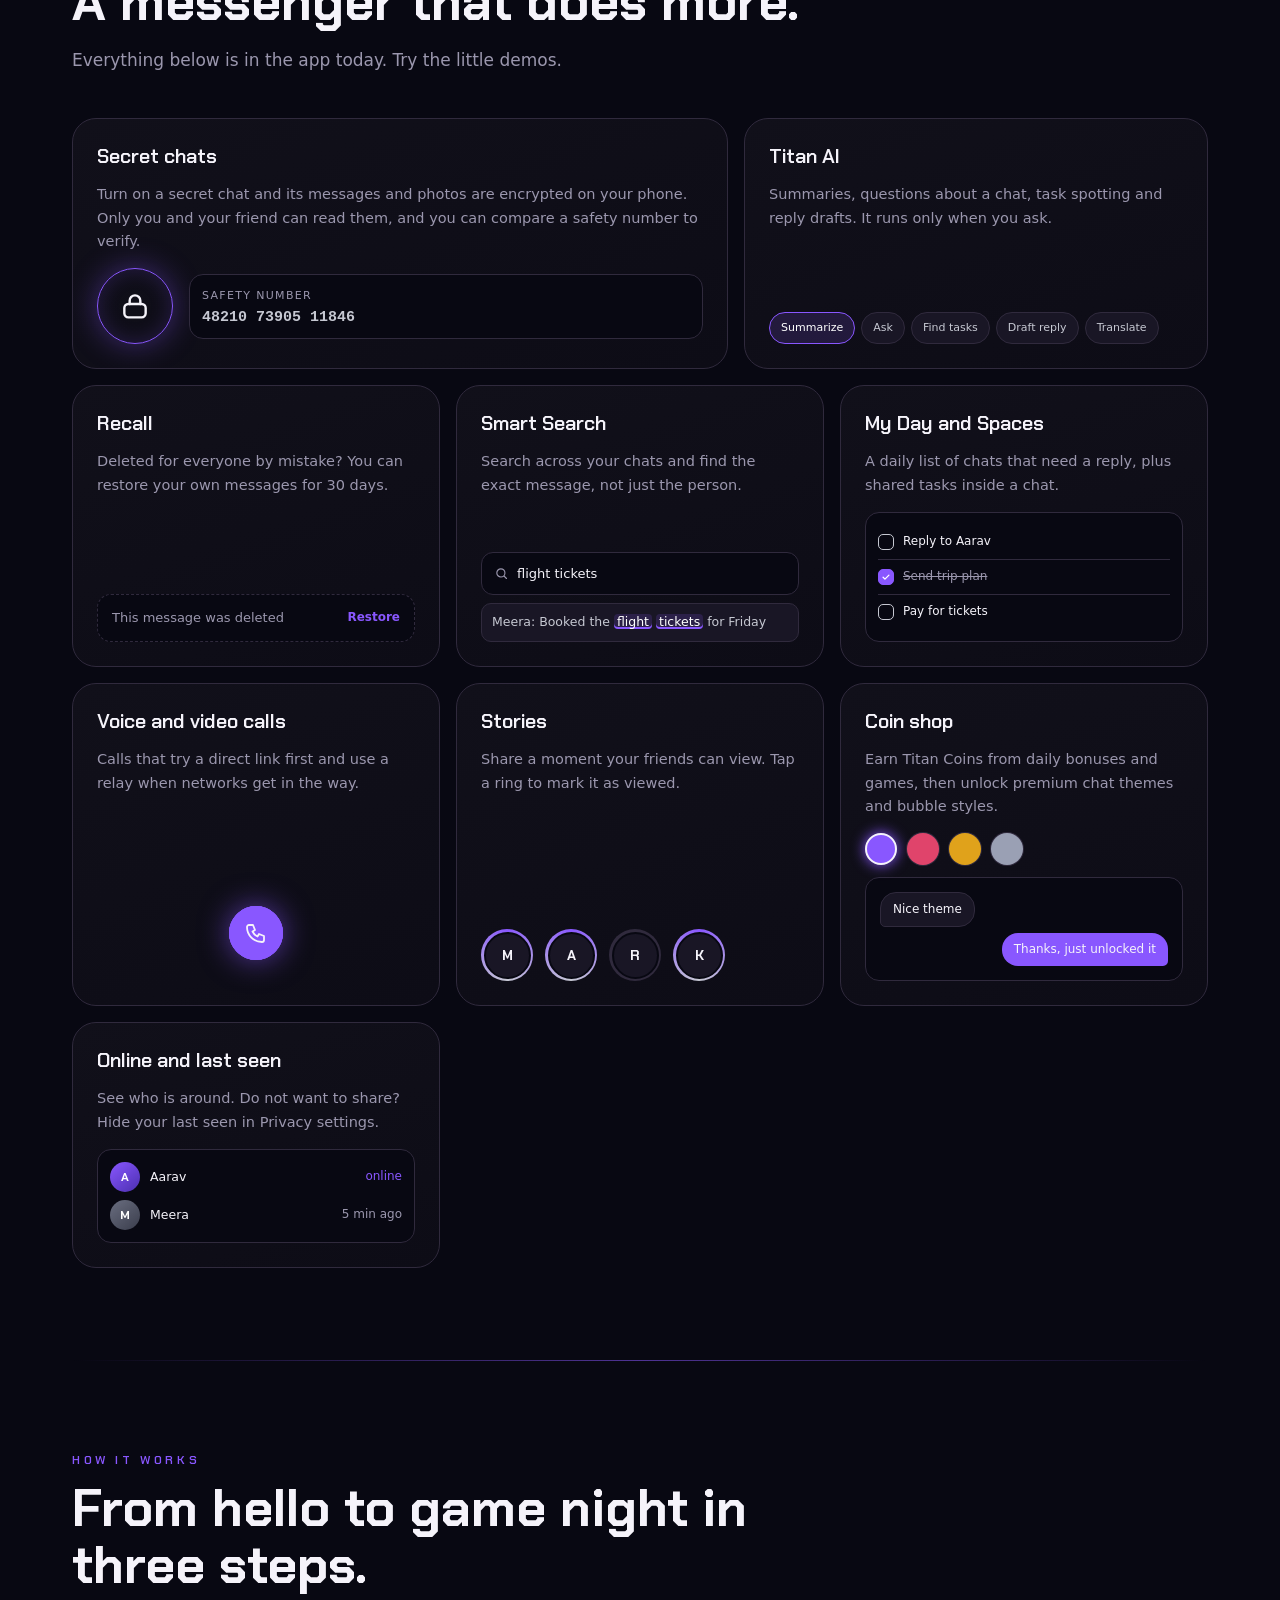
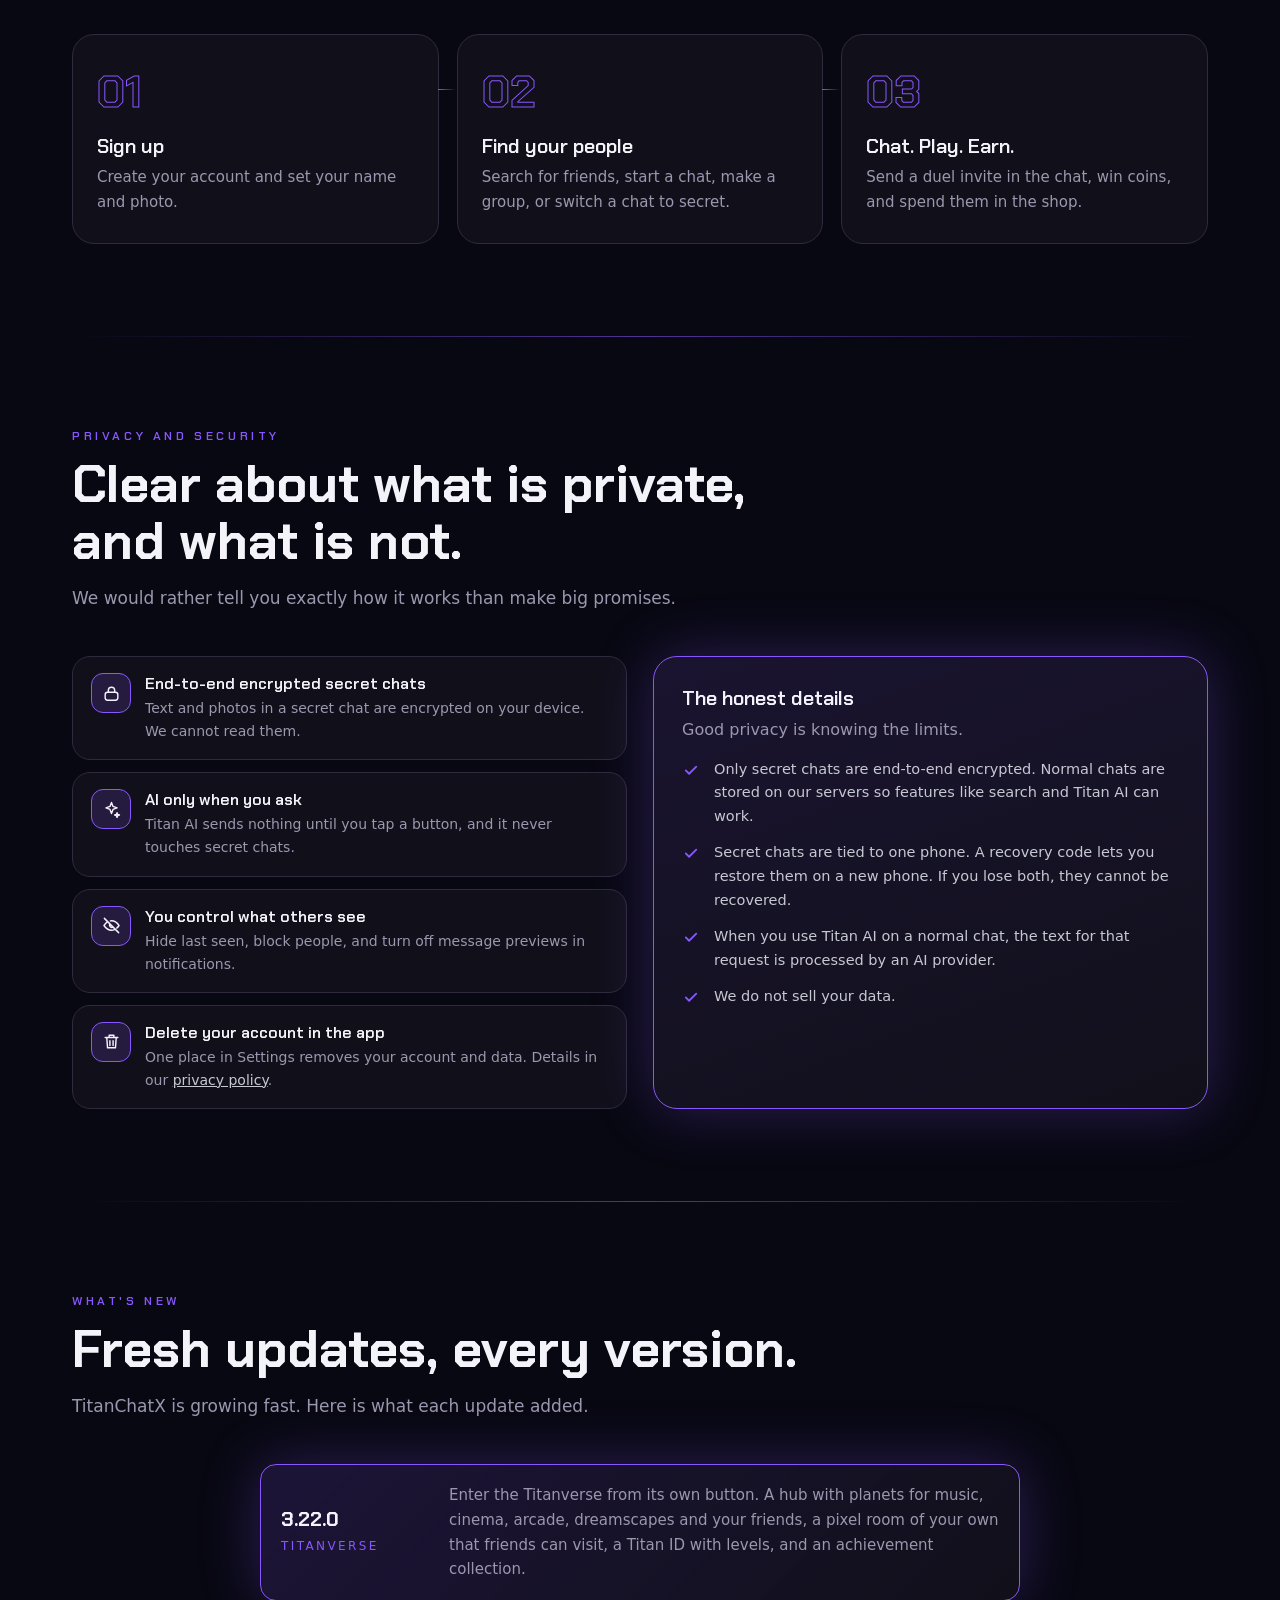
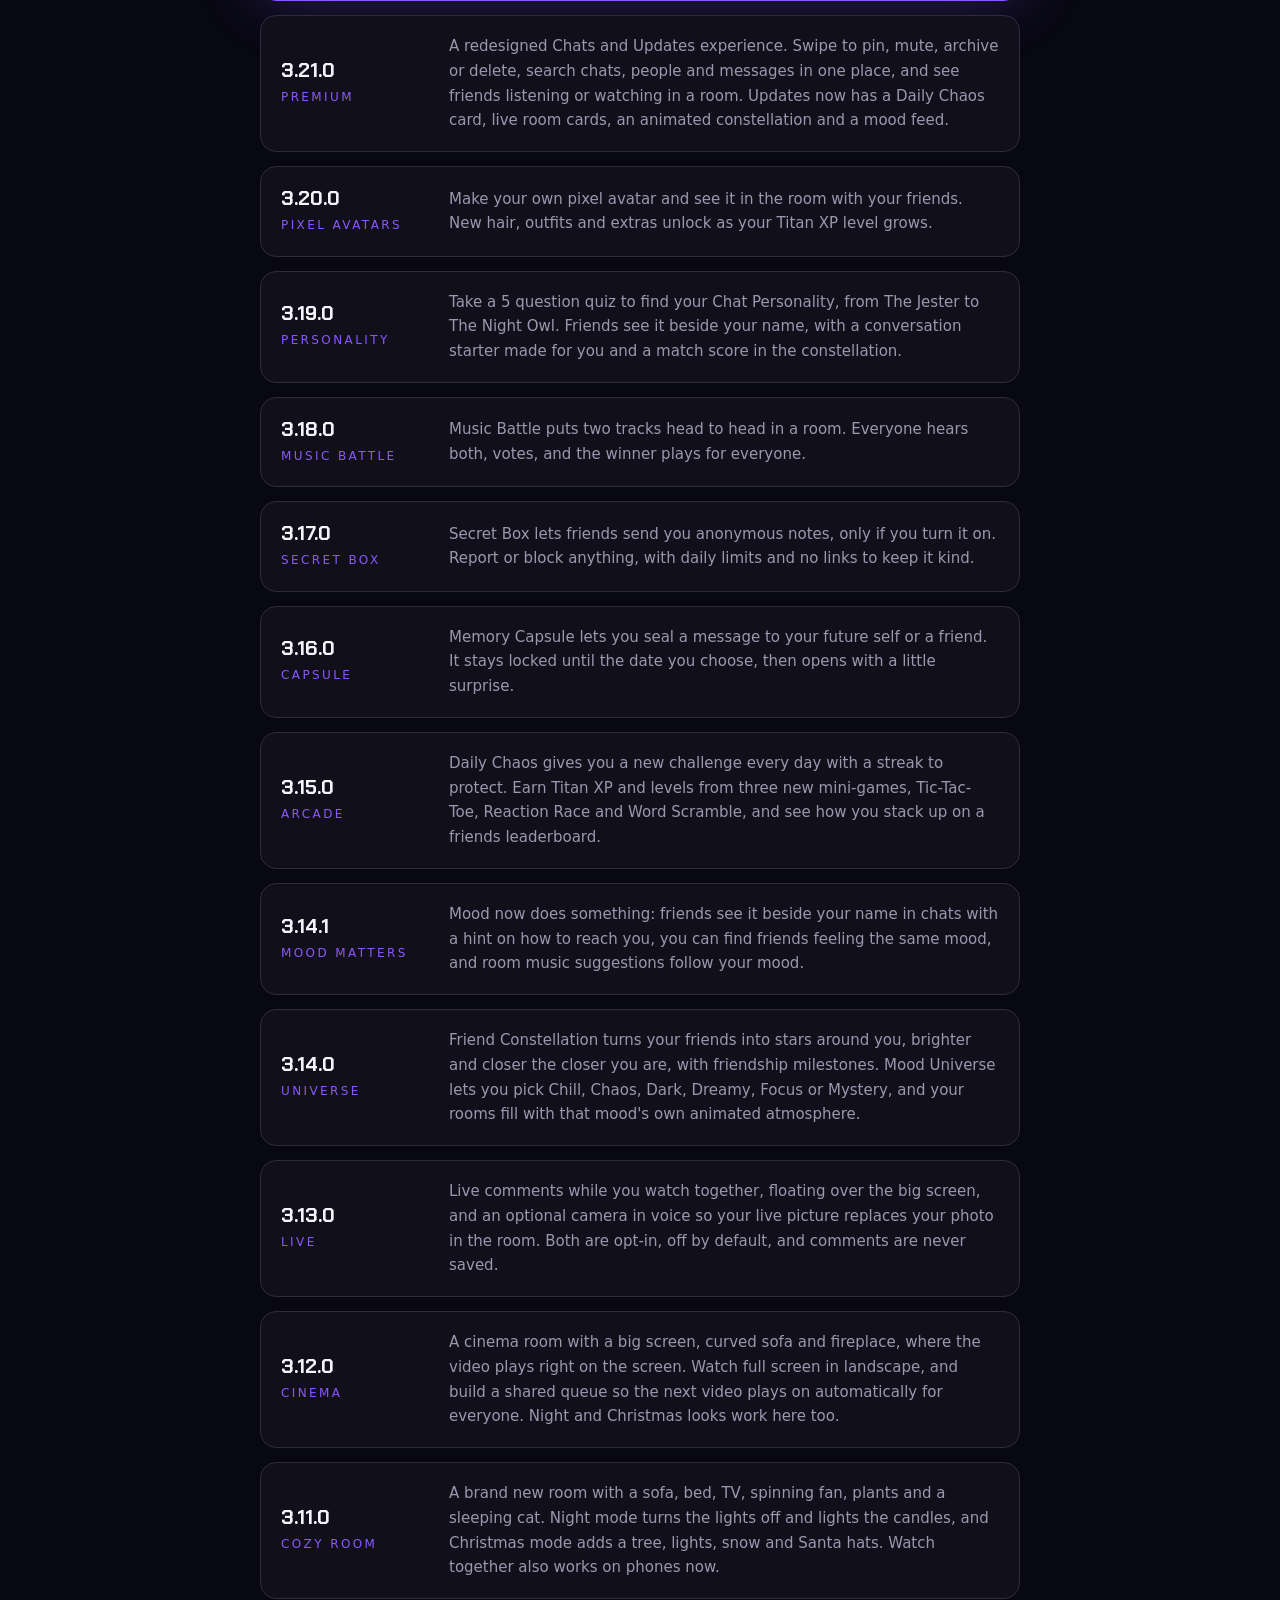
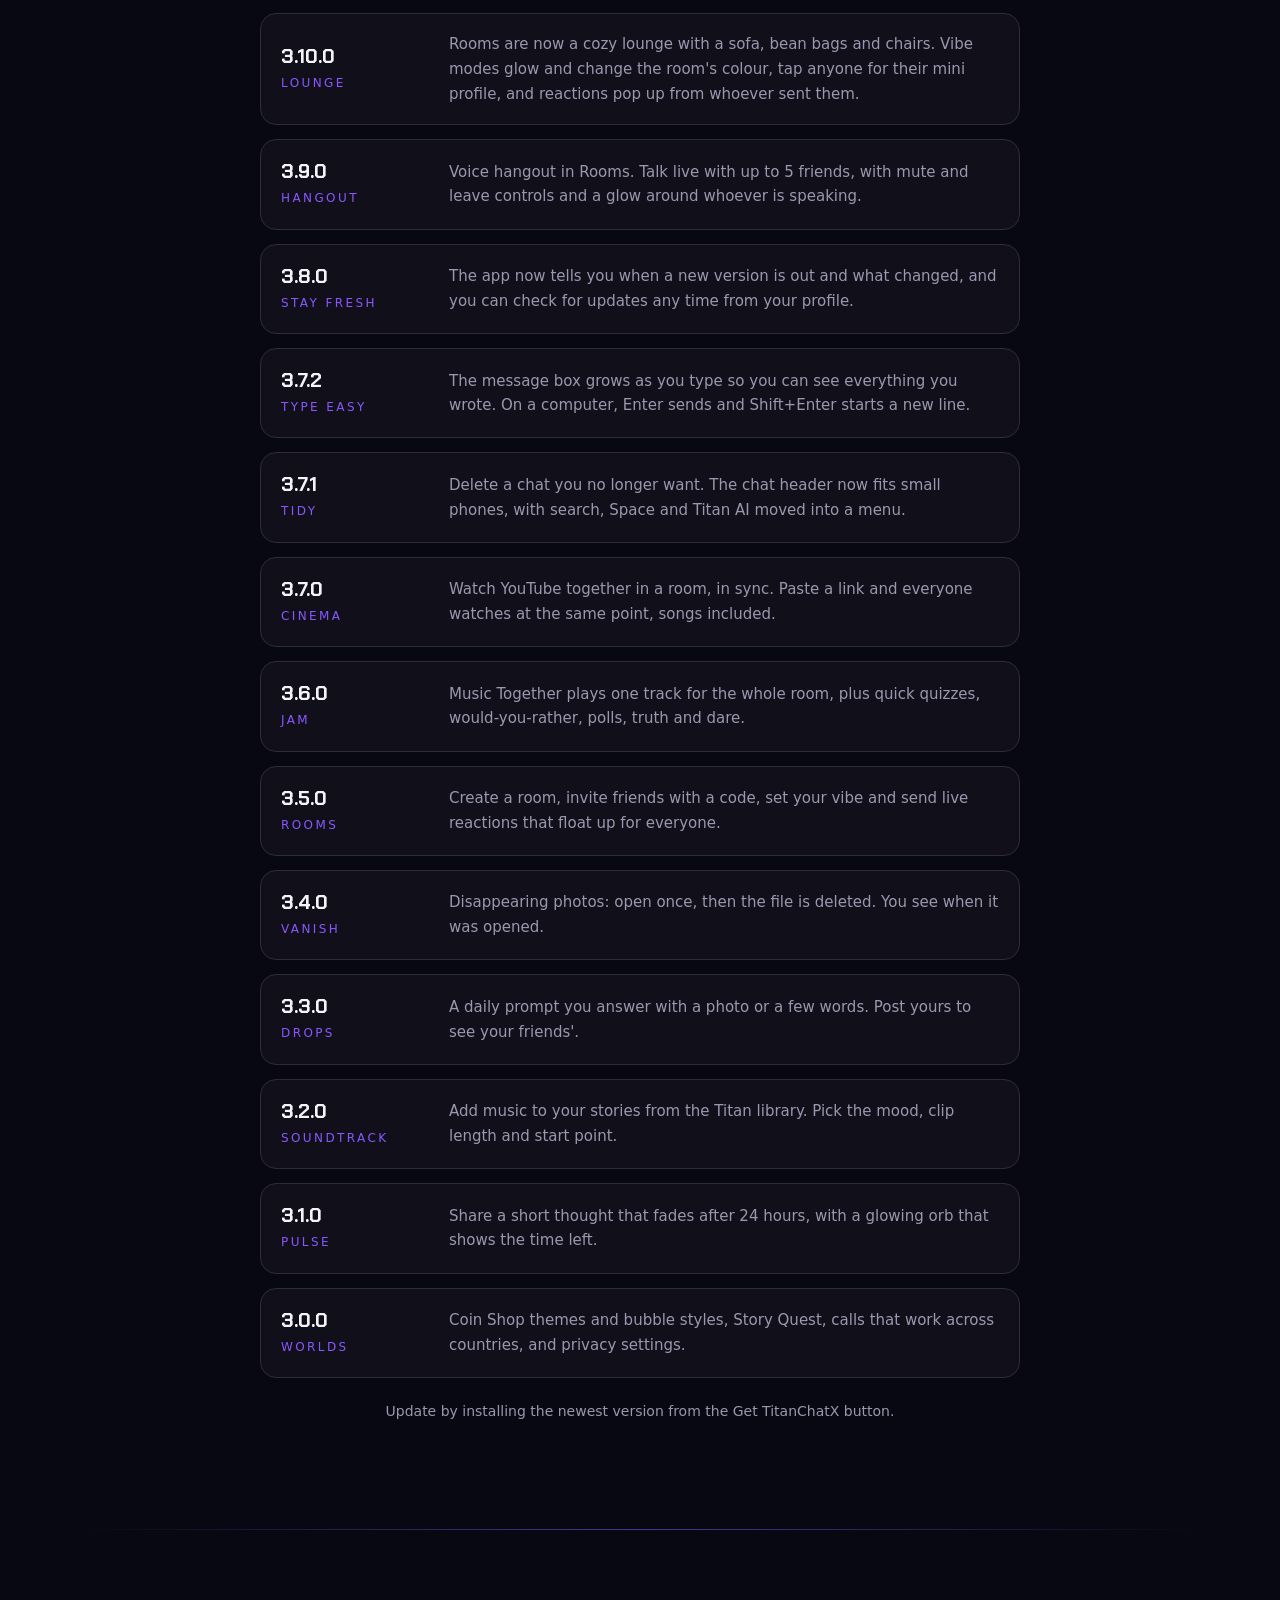
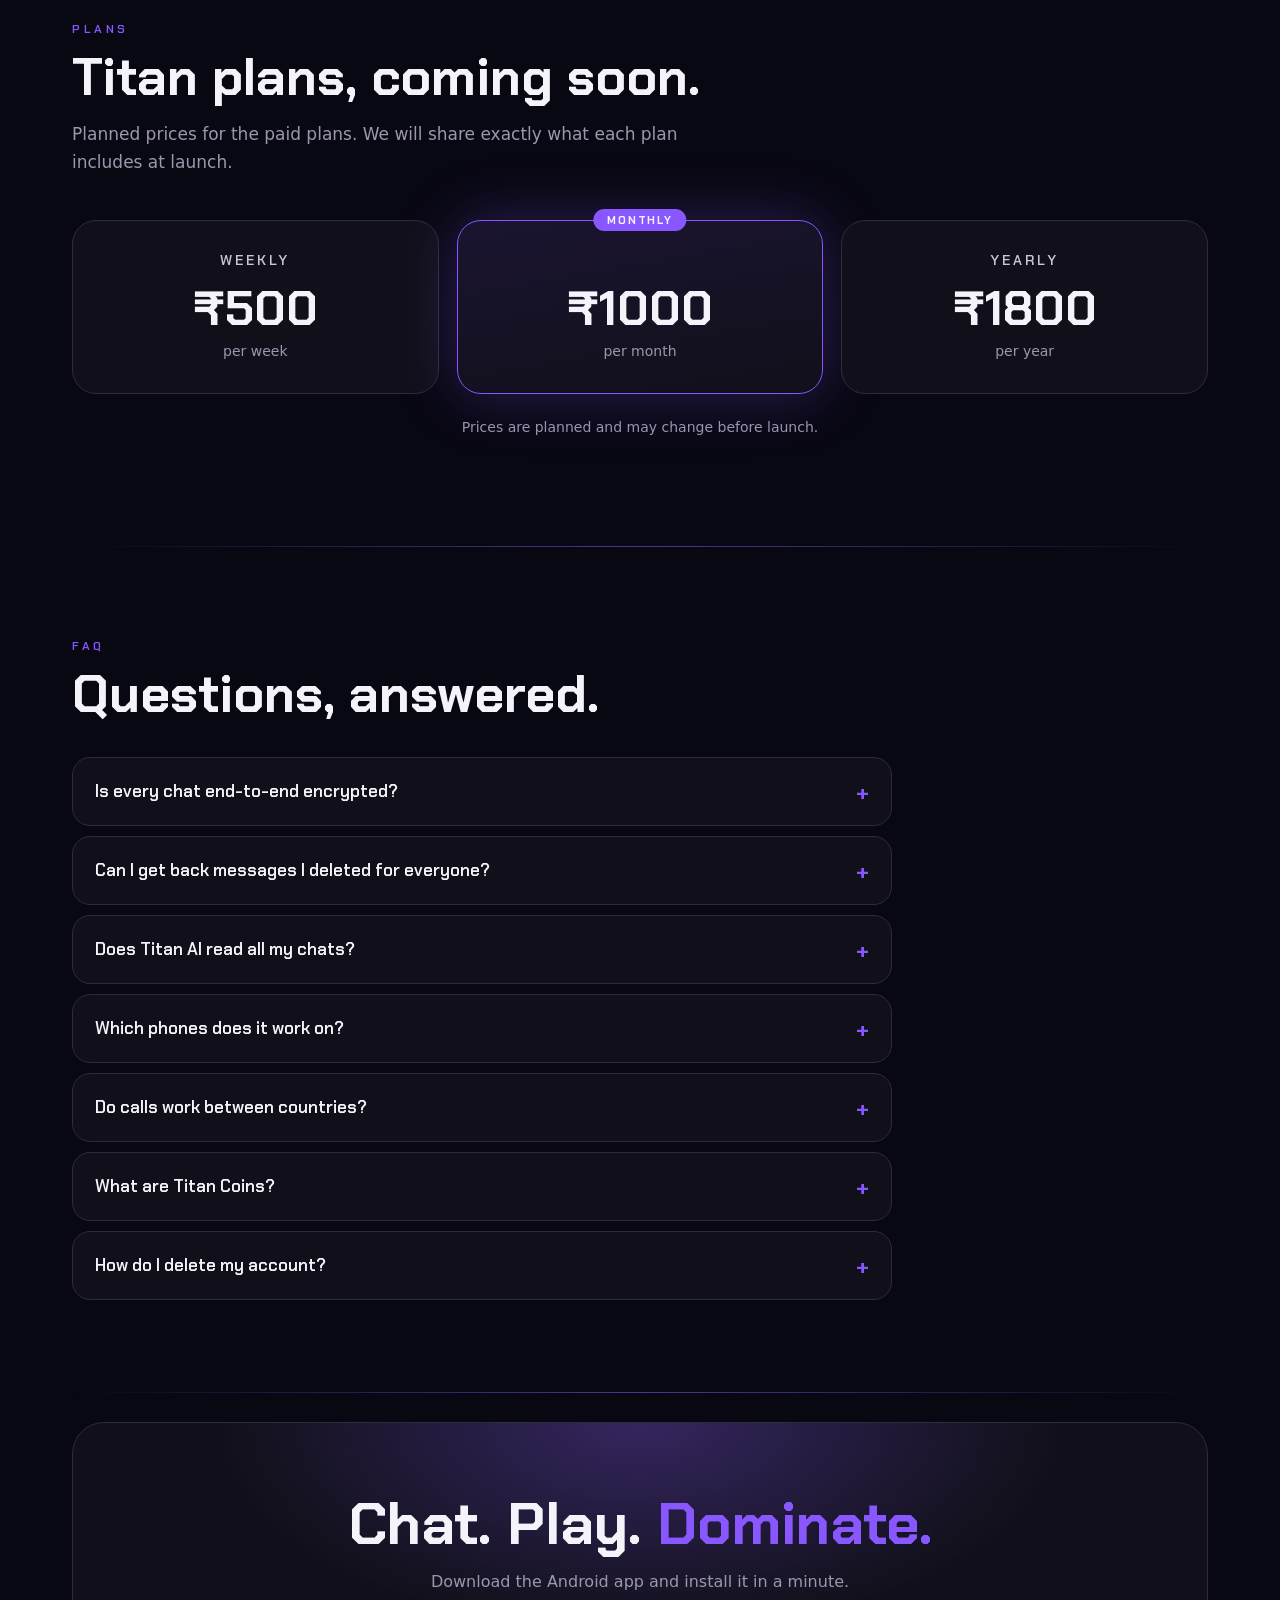
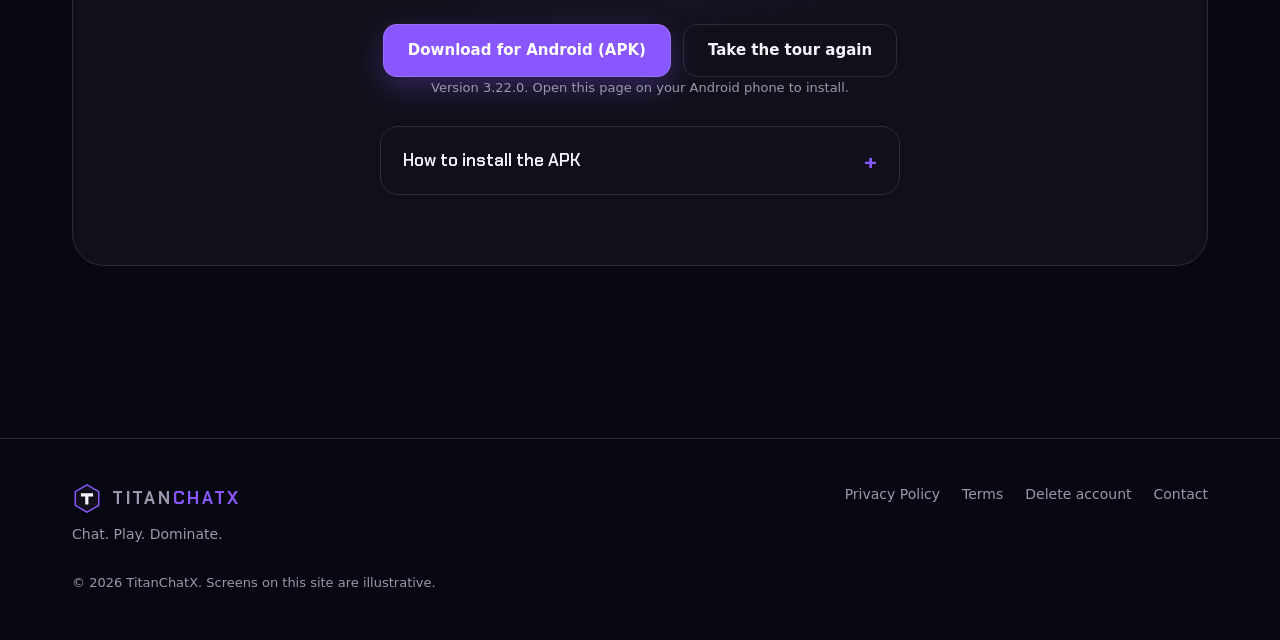
==== commit f79d6e18: "Update index.html" ====
--- a/index.html
+++ b/index.html
@@ -441,7 +441,7 @@
 <footer class="foot"><div class="wrap">
   <div class="fgrid">
     <div><a class="logo" href="#home"><svg><use href="#i-logo"/></svg><span>TITAN<b>CHATX</b></span></a><p style="margin:10px 0 0">Chat. Play. Dominate.</p></div>
-    <nav aria-label="Footer"><a href="privacy.html">Privacy Policy</a><a href="terms.html">Terms</a><a href="delete-account.html">Delete account</a><a href="mailto:SUPPORT_EMAIL">Contact</a></nav>
+    <nav aria-label="Footer"><a href="privacy.html">Privacy Policy</a><a href="terms.html">Terms</a><a href="delete-account.html">Delete account</a><a href="mailto:teamnirux@gmail.com">Contact</a></nav>
   </div>
   <p class="copy">&copy; 2026 TitanChatX. Screens on this site are illustrative.</p>
 </div></footer>
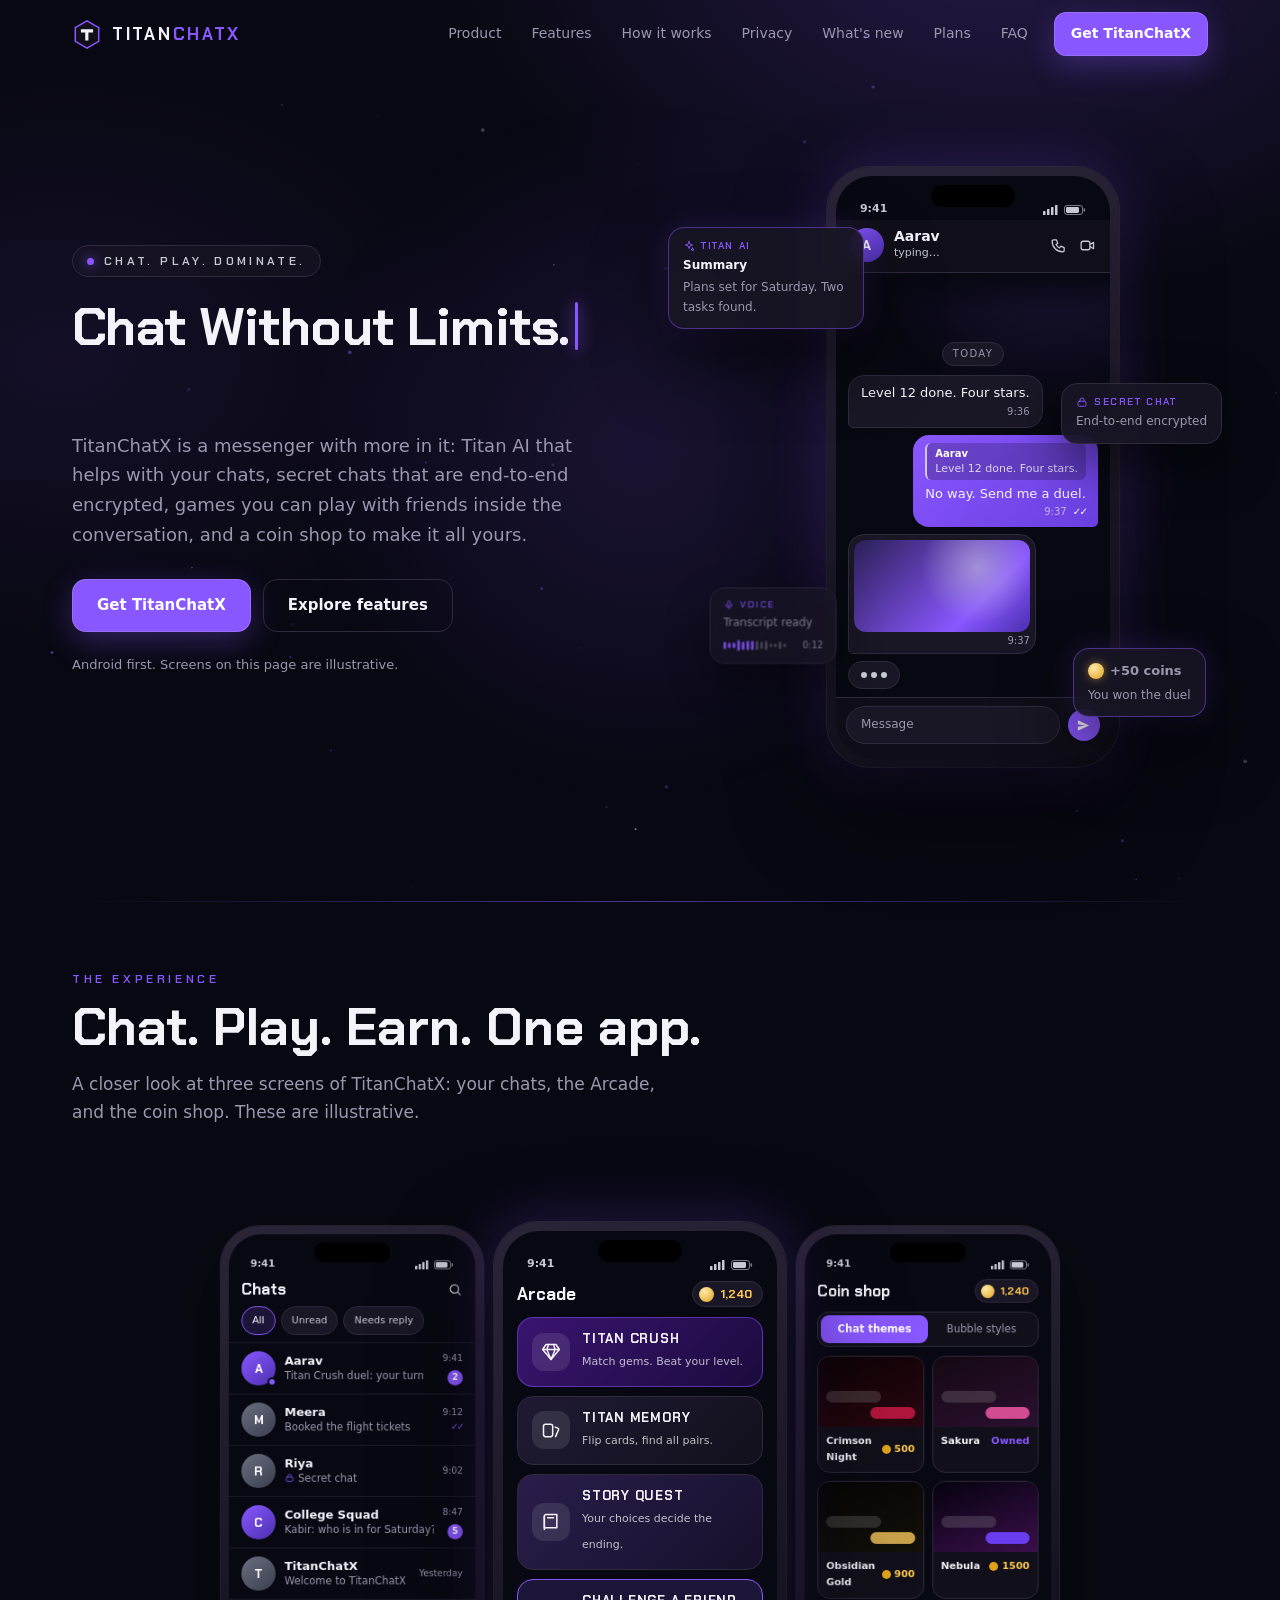
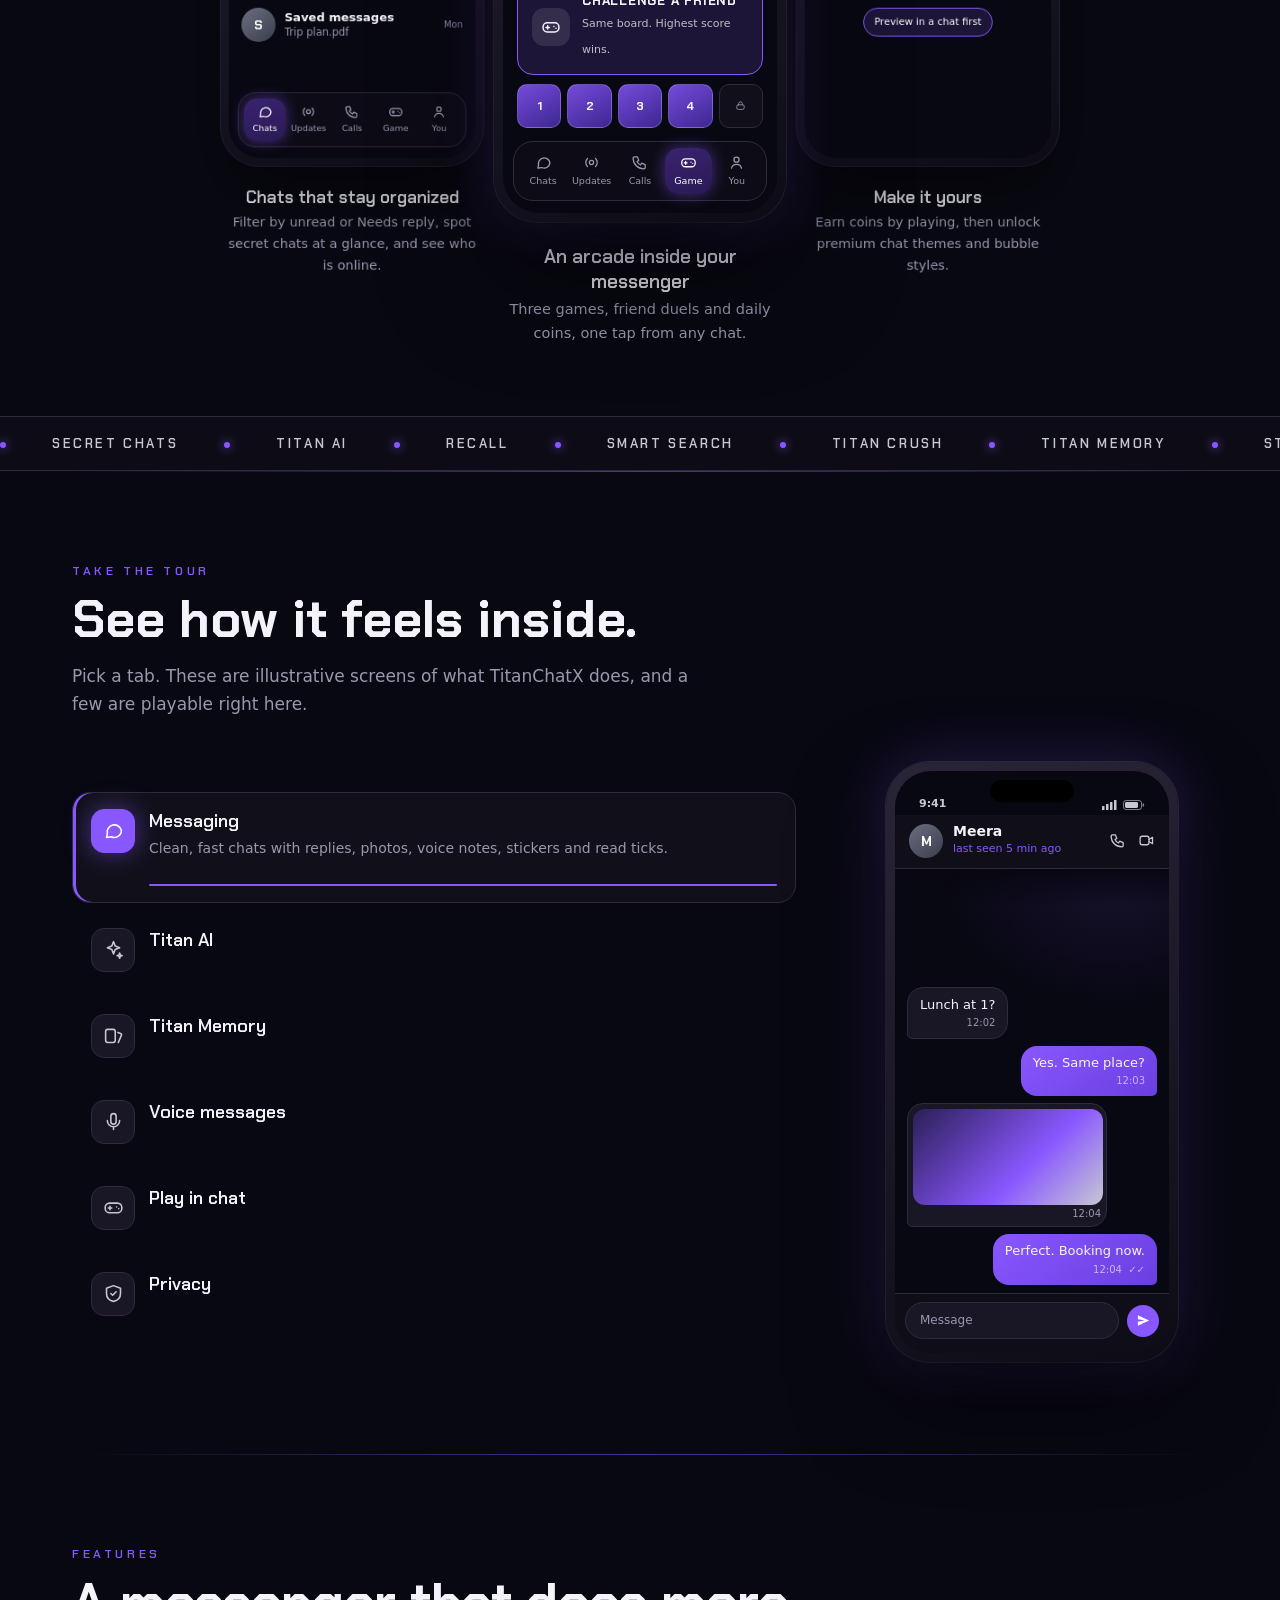
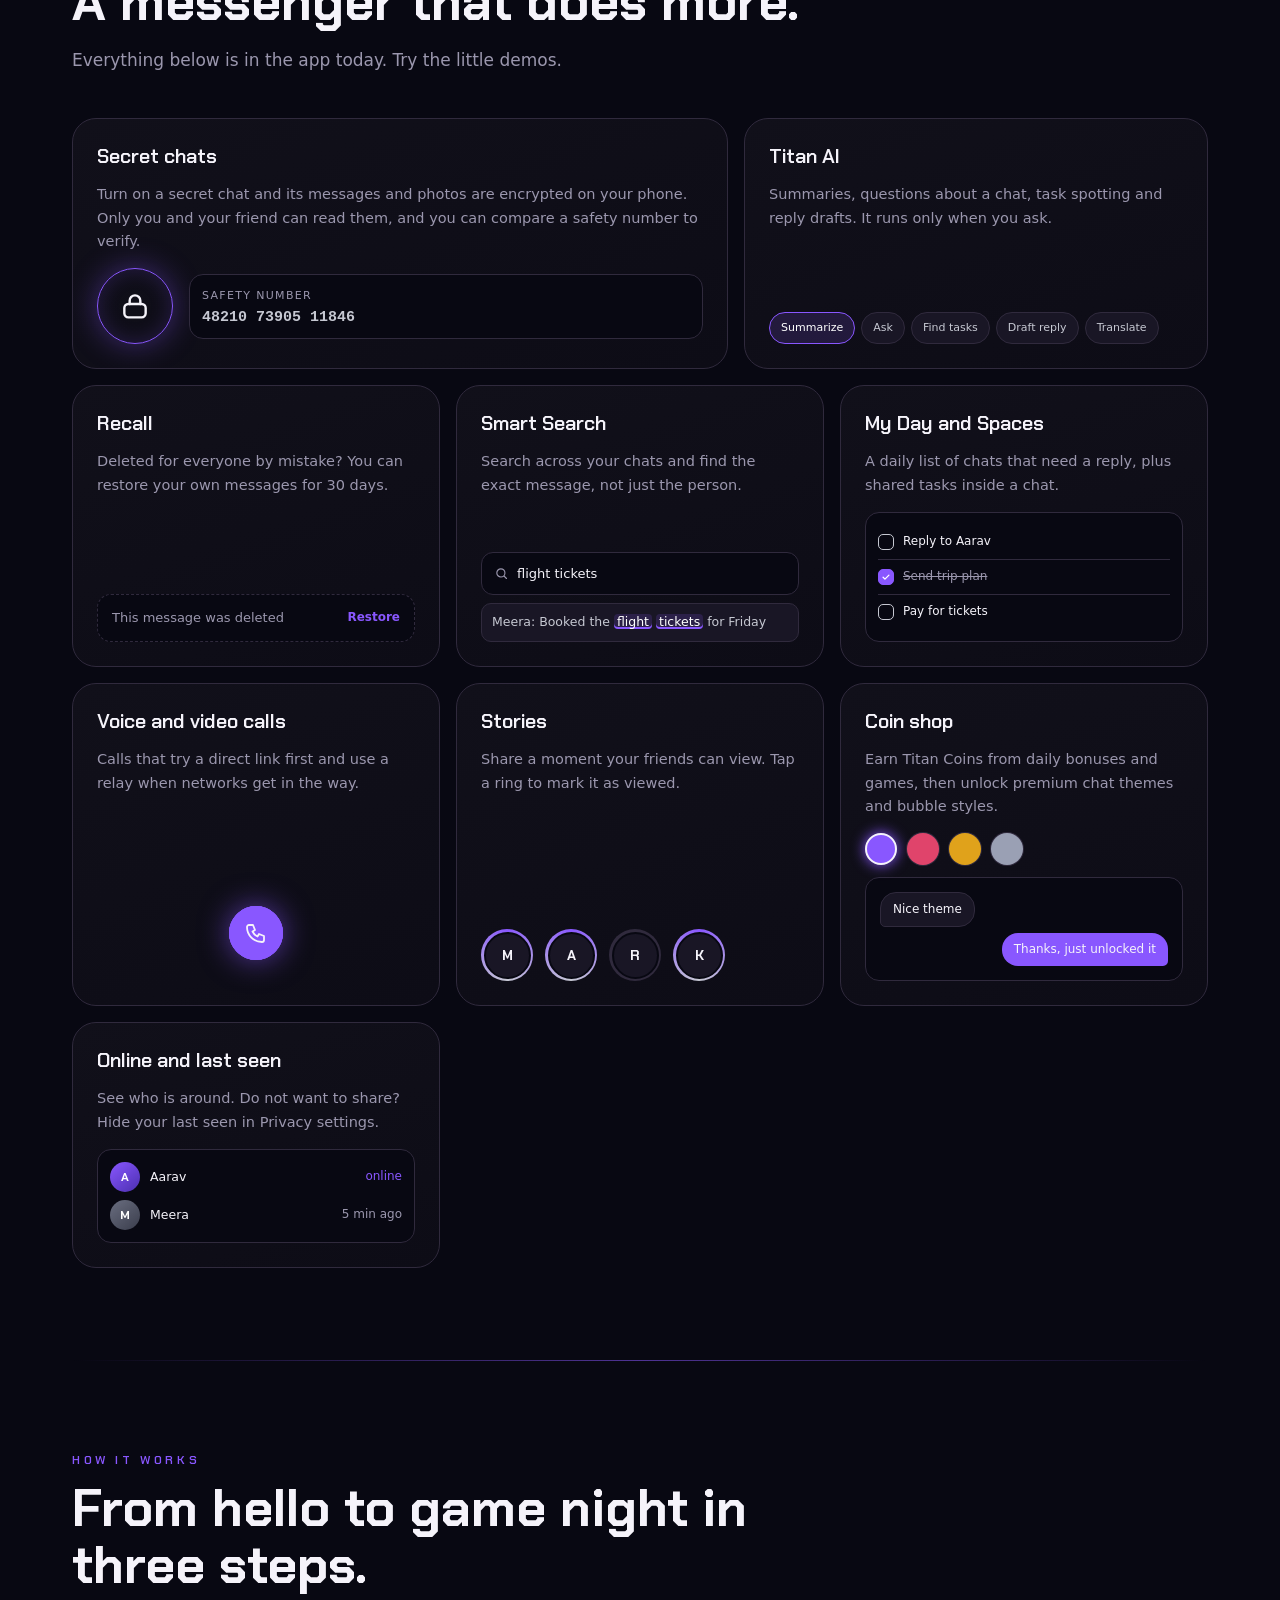
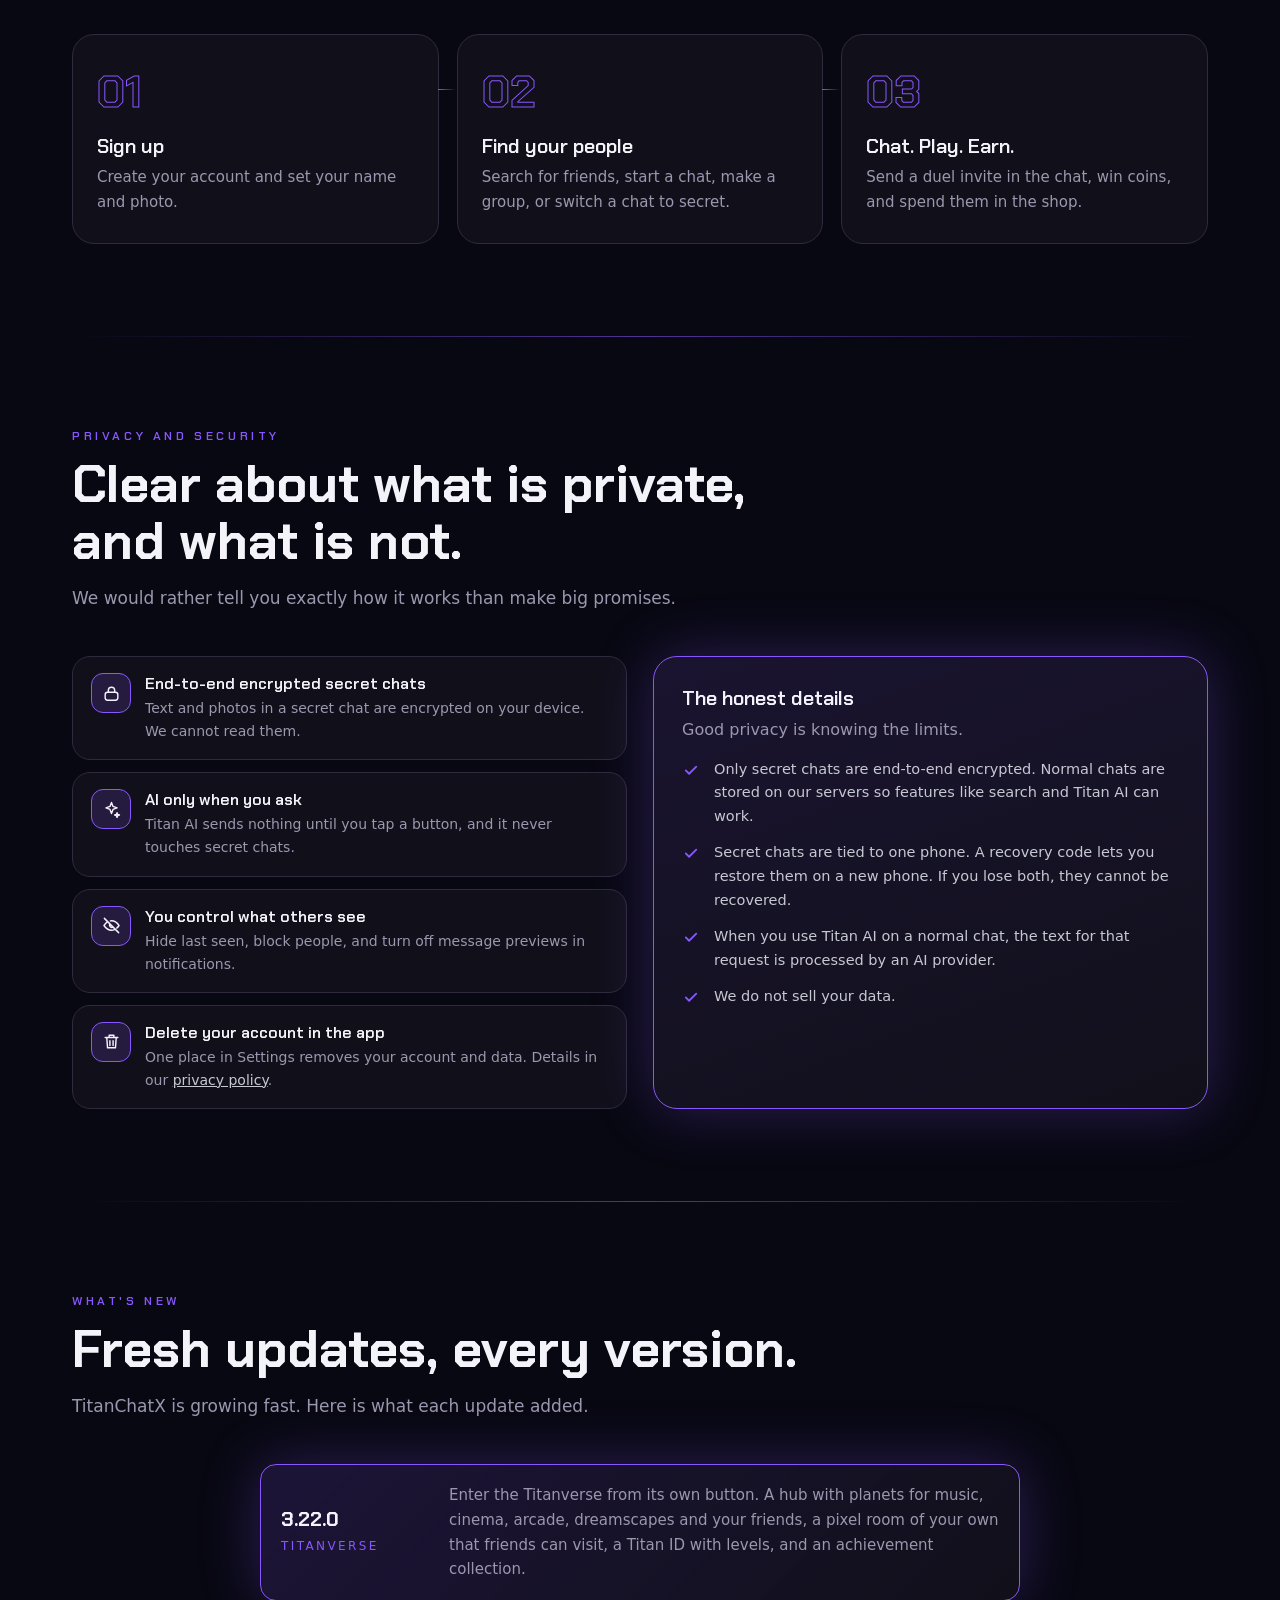
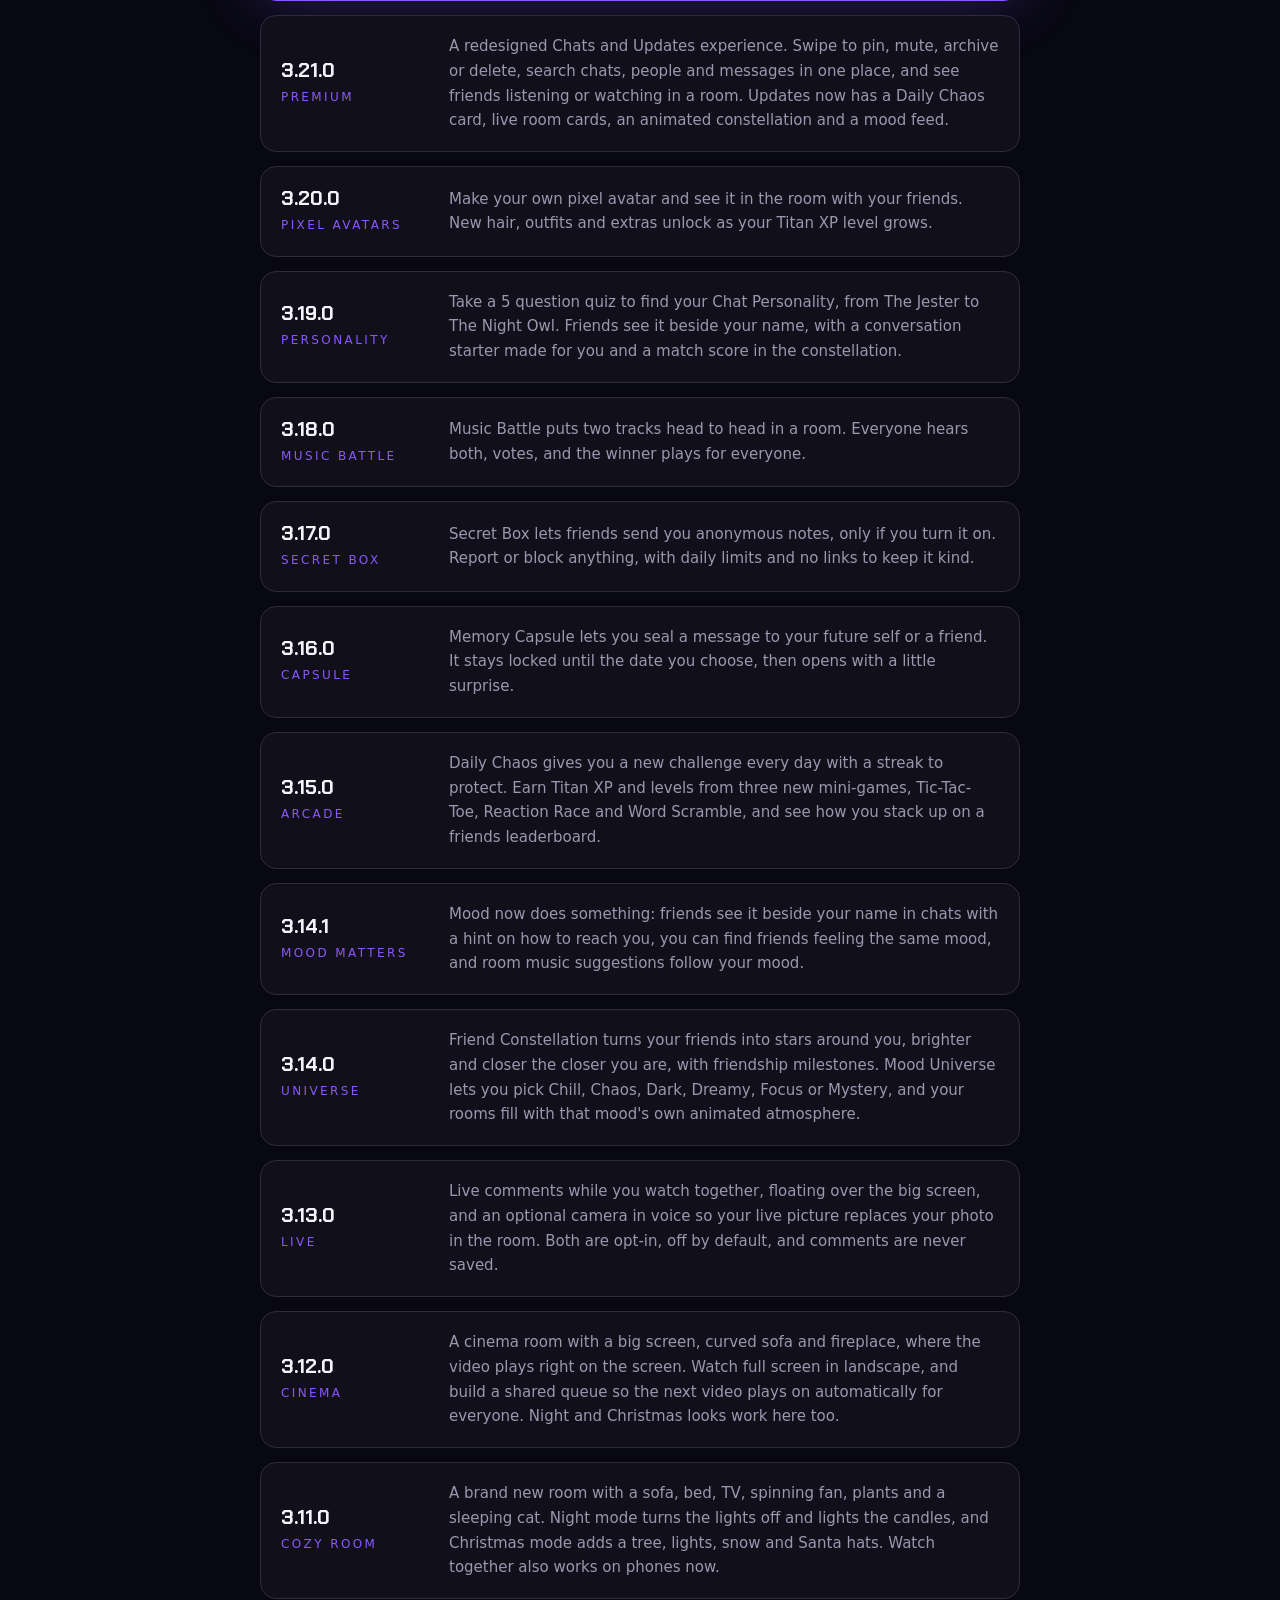
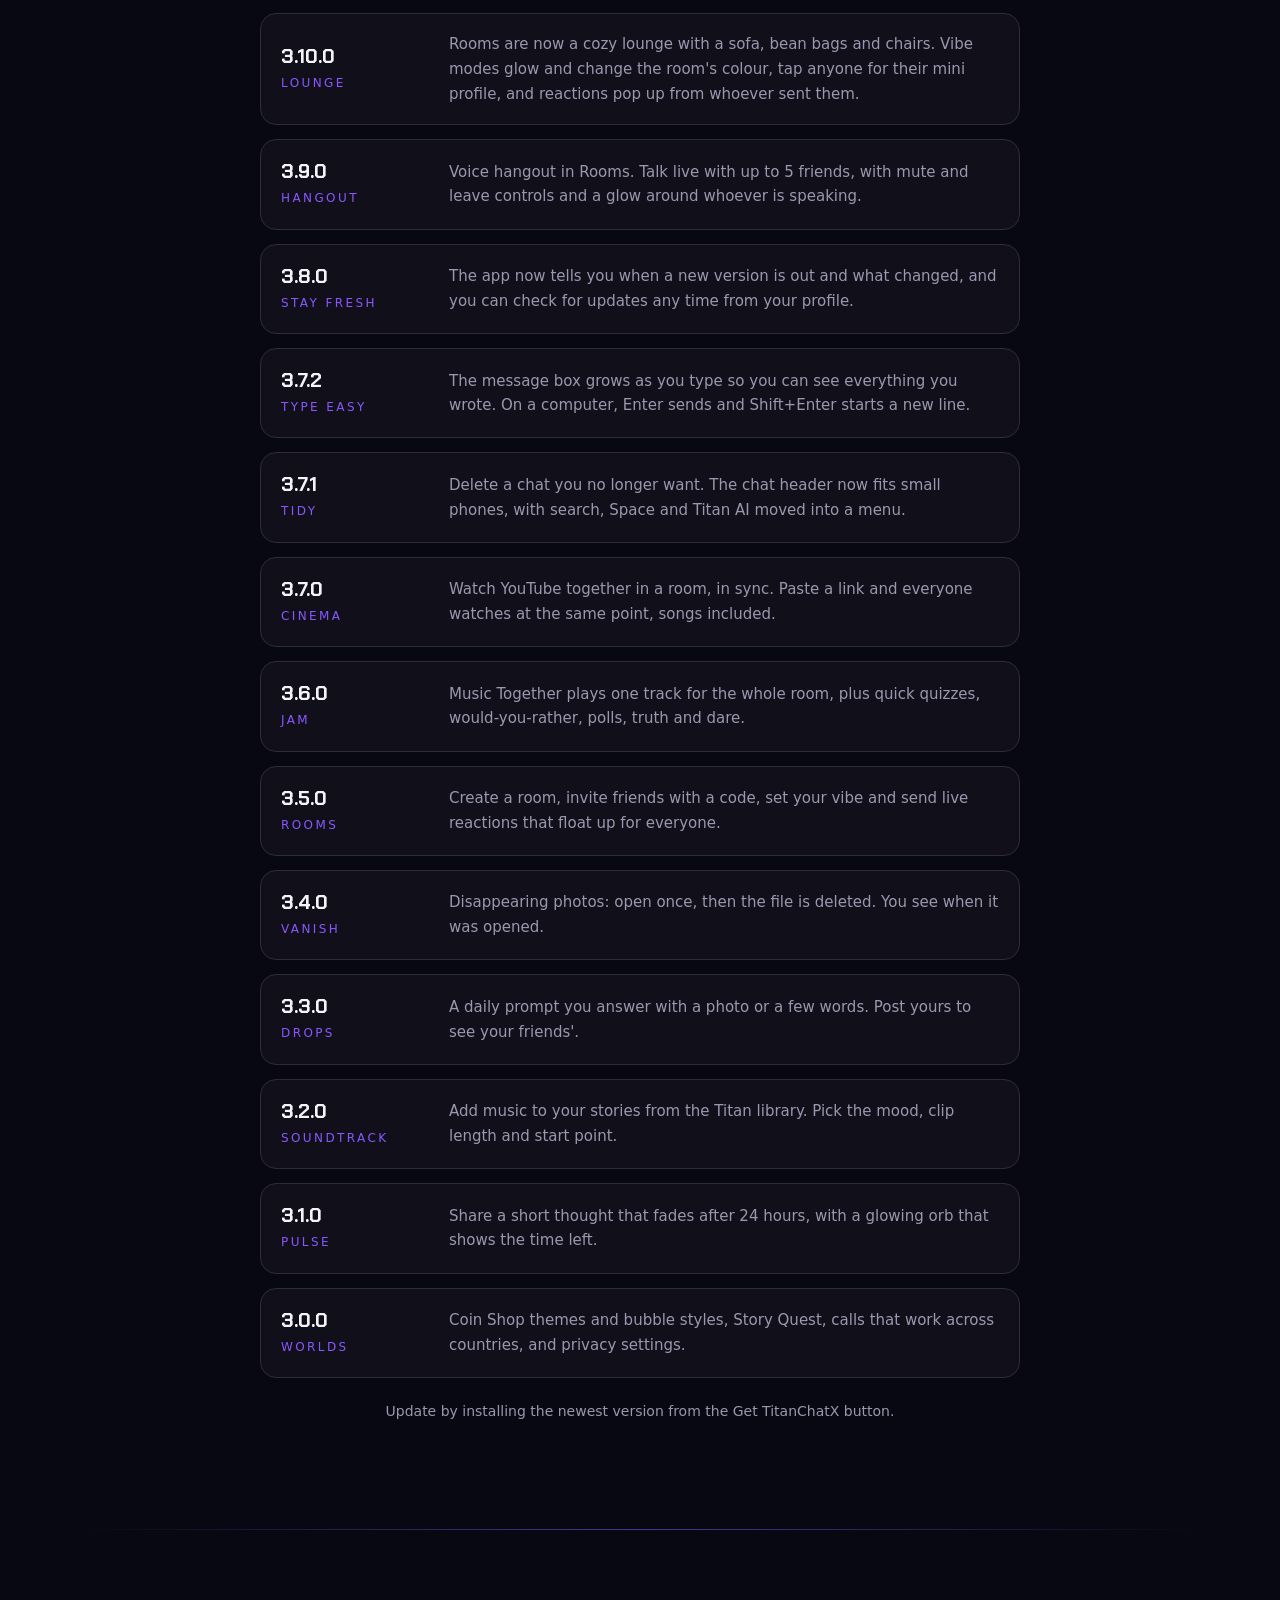
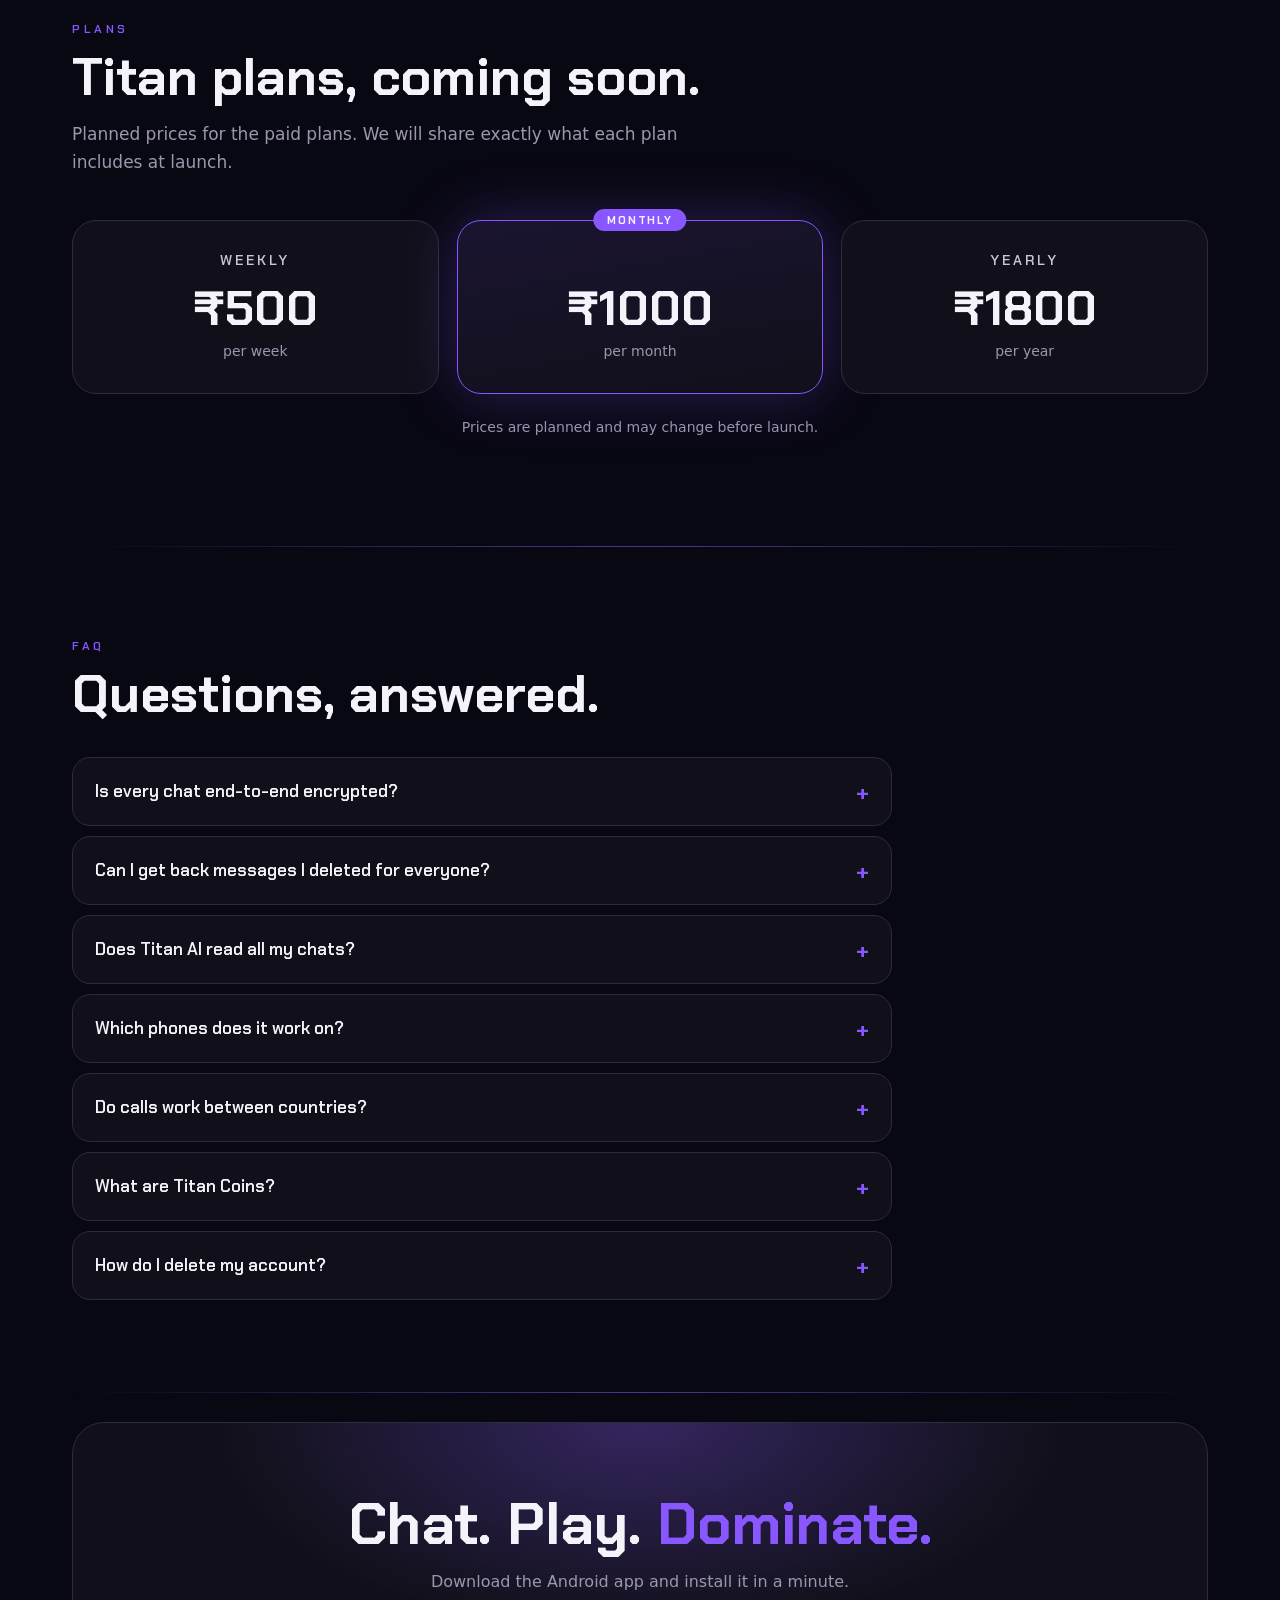
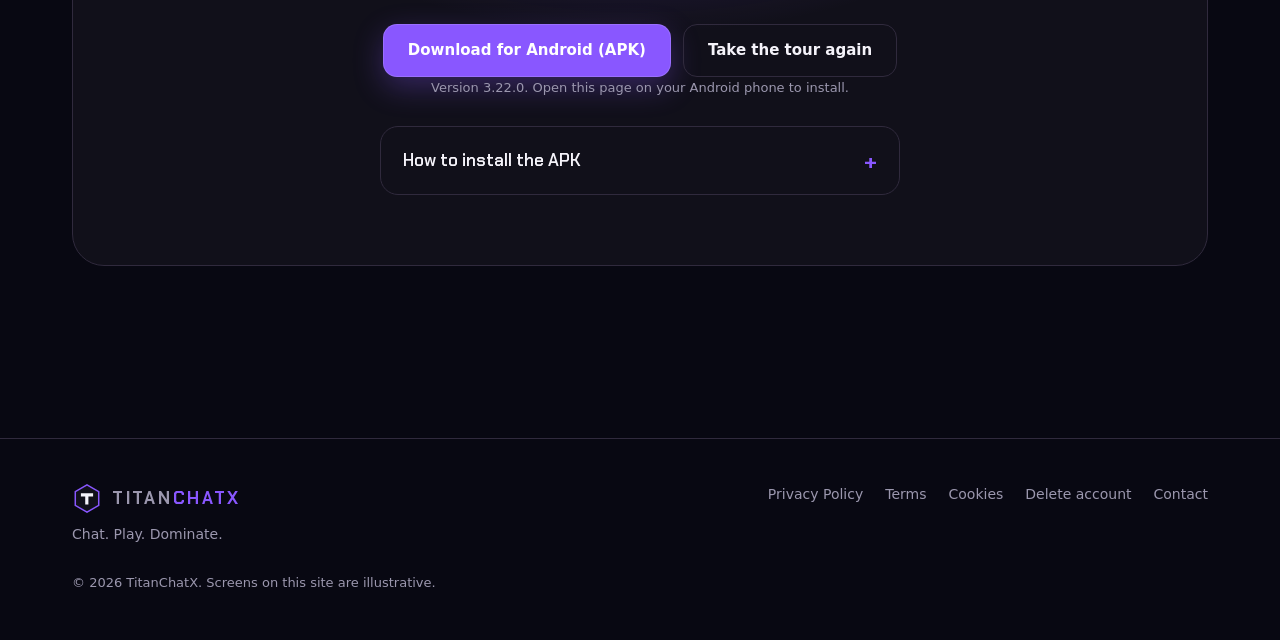
==== commit 619fc49e: "Update index.html" ====
--- a/index.html
+++ b/index.html
@@ -21,7 +21,7 @@
 <meta name="twitter:title" content="TitanChatX | Chat. Play. Dominate.">
 <meta name="twitter:description" content="A messenger with Titan AI, secret chats, Recall, built-in games and a coin shop. Android.">
 <meta name="twitter:image" content="https://titanchatx.questtitan.in/og-image.png">
-<script type="application/ld+json">{"@context":"https://schema.org","@type":"MobileApplication","name":"TitanChatX","alternateName":"Titan Chat X","description":"TitanChatX is an Android messenger with Titan AI, end-to-end encrypted secret chats, Recall, built-in games and a Titan Coins shop.","operatingSystem":"ANDROID","applicationCategory":"CommunicationApplication","url":"https://titanchatx.questtitan.in/","downloadUrl":"https://github.com/Devasena-K09/TitanChatX-Releases/releases/latest/download/TitanChatX.apk","softwareVersion":"3.0.0"}</script>
+<script type="application/ld+json">{"@context":"https://schema.org","@type":"MobileApplication","name":"TitanChatX","alternateName":"Titan Chat X","description":"TitanChatX is an Android messenger with Titan AI, end-to-end encrypted secret chats, Recall, built-in games and a Titan Coins shop.","operatingSystem":"ANDROID","applicationCategory":"CommunicationApplication","url":"https://titanchatx.questtitan.in/","downloadUrl":"https://github.com/Devasena-K09/TitanChatX-Releases/releases/latest/download/TitanChatX.apk","softwareVersion":"3.22.0"}</script>
 <link rel="stylesheet" href="style.css">
 <link rel="icon" href="data:image/svg+xml,%3Csvg xmlns='http://www.w3.org/2000/svg' viewBox='0 0 32 32'%3E%3Crect width='32' height='32' rx='9' fill='%2311101A'/%3E%3Cpath d='M8 9h16v4h-6v11h-4V13H8z' fill='%238957FF'/%3E%3C/svg%3E">
 </head>
@@ -441,7 +441,7 @@
 <footer class="foot"><div class="wrap">
   <div class="fgrid">
     <div><a class="logo" href="#home"><svg><use href="#i-logo"/></svg><span>TITAN<b>CHATX</b></span></a><p style="margin:10px 0 0">Chat. Play. Dominate.</p></div>
-    <nav aria-label="Footer"><a href="privacy.html">Privacy Policy</a><a href="terms.html">Terms</a><a href="delete-account.html">Delete account</a><a href="mailto:teamnirux@gmail.com">Contact</a></nav>
+    <nav aria-label="Footer"><a href="privacy.html">Privacy Policy</a><a href="terms.html">Terms</a><a href="cookies.html">Cookies</a><a href="delete-account.html">Delete account</a><a href="mailto:teamnirux@gmail.com">Contact</a></nav>
   </div>
   <p class="copy">&copy; 2026 TitanChatX. Screens on this site are illustrative.</p>
 </div></footer>
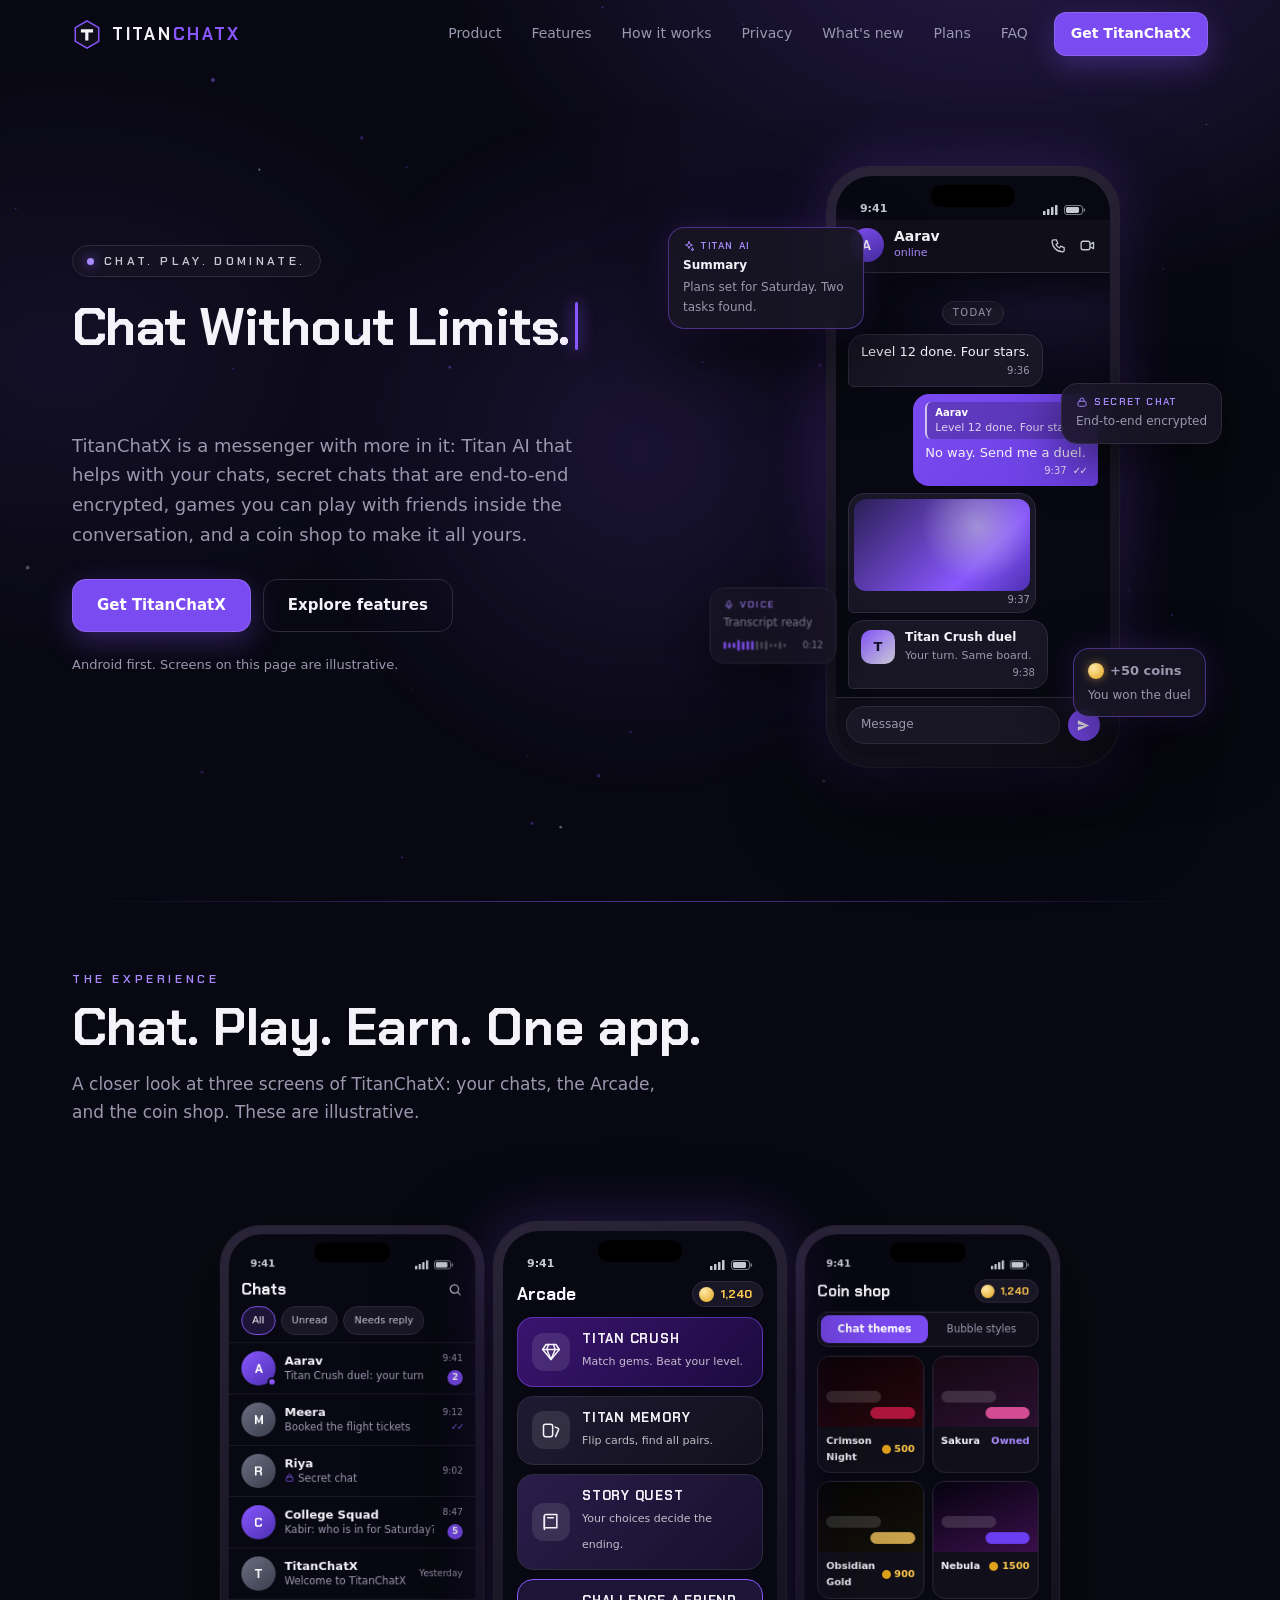
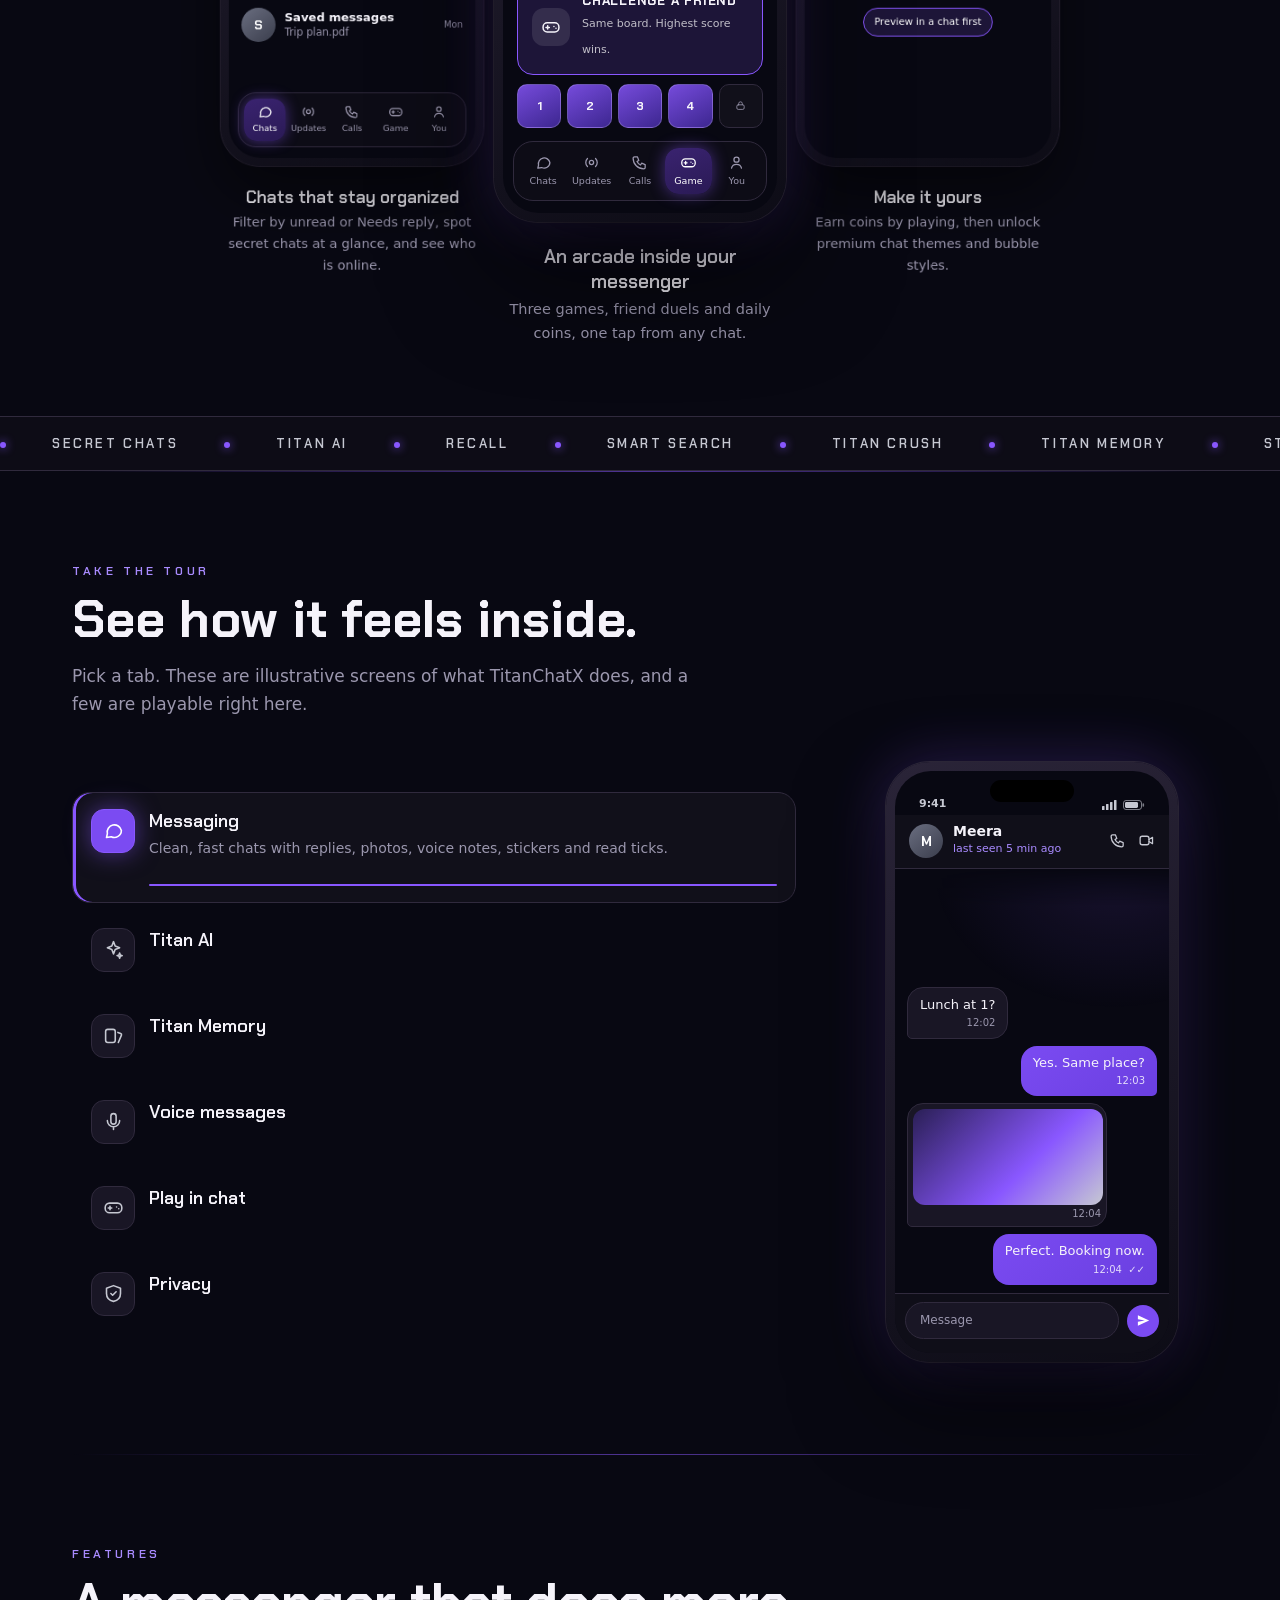
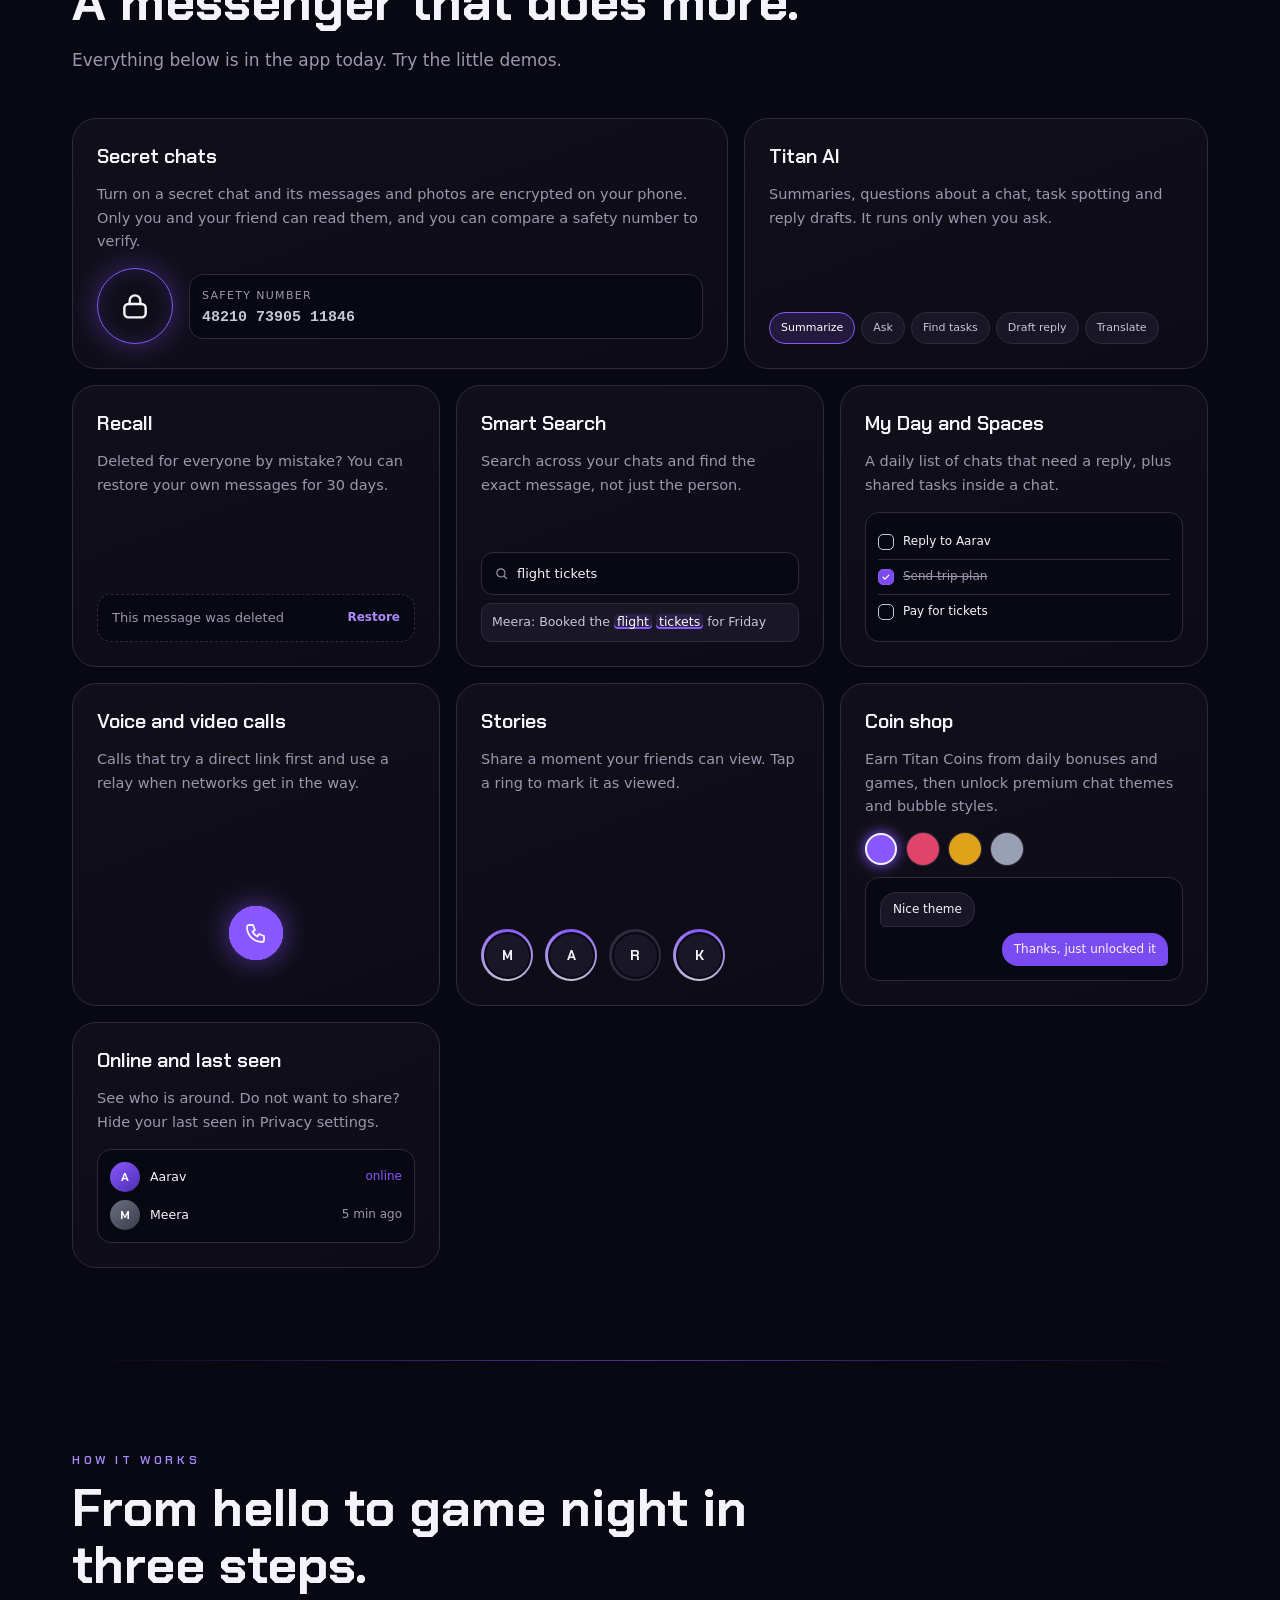
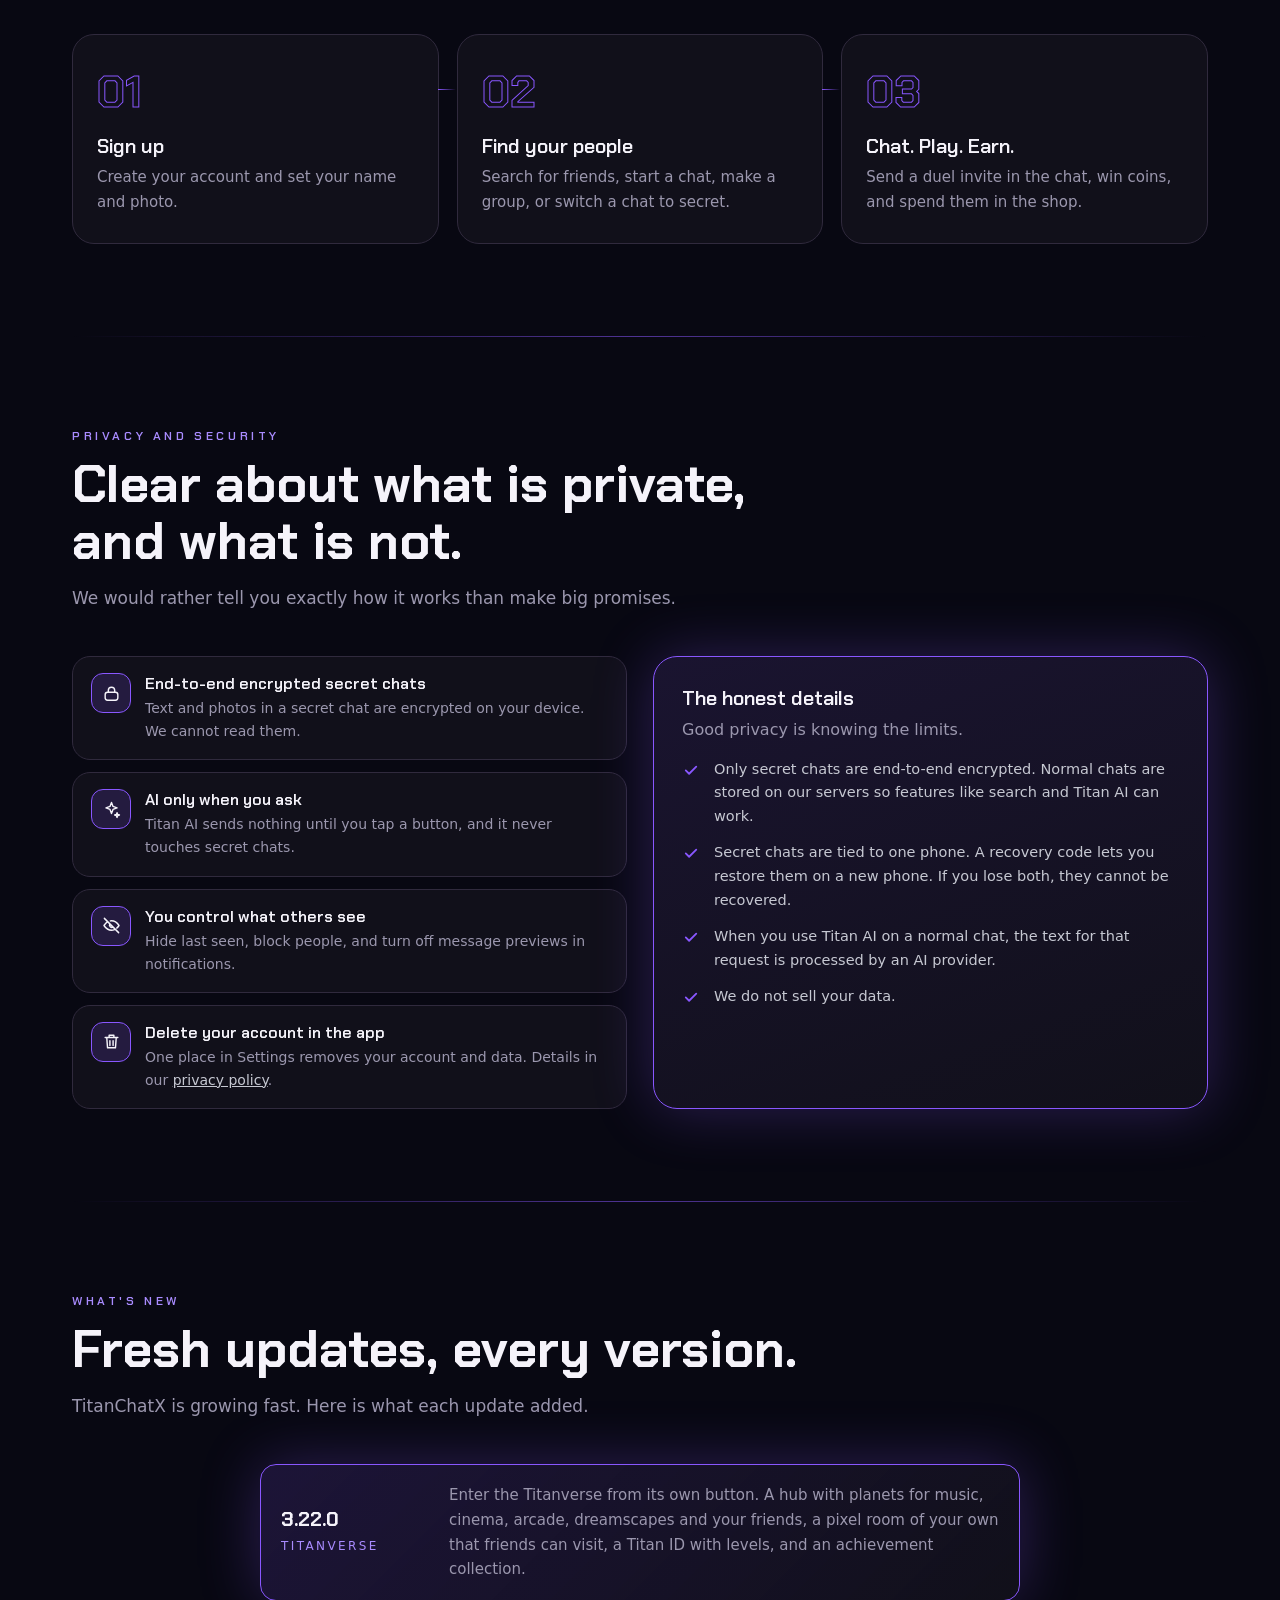
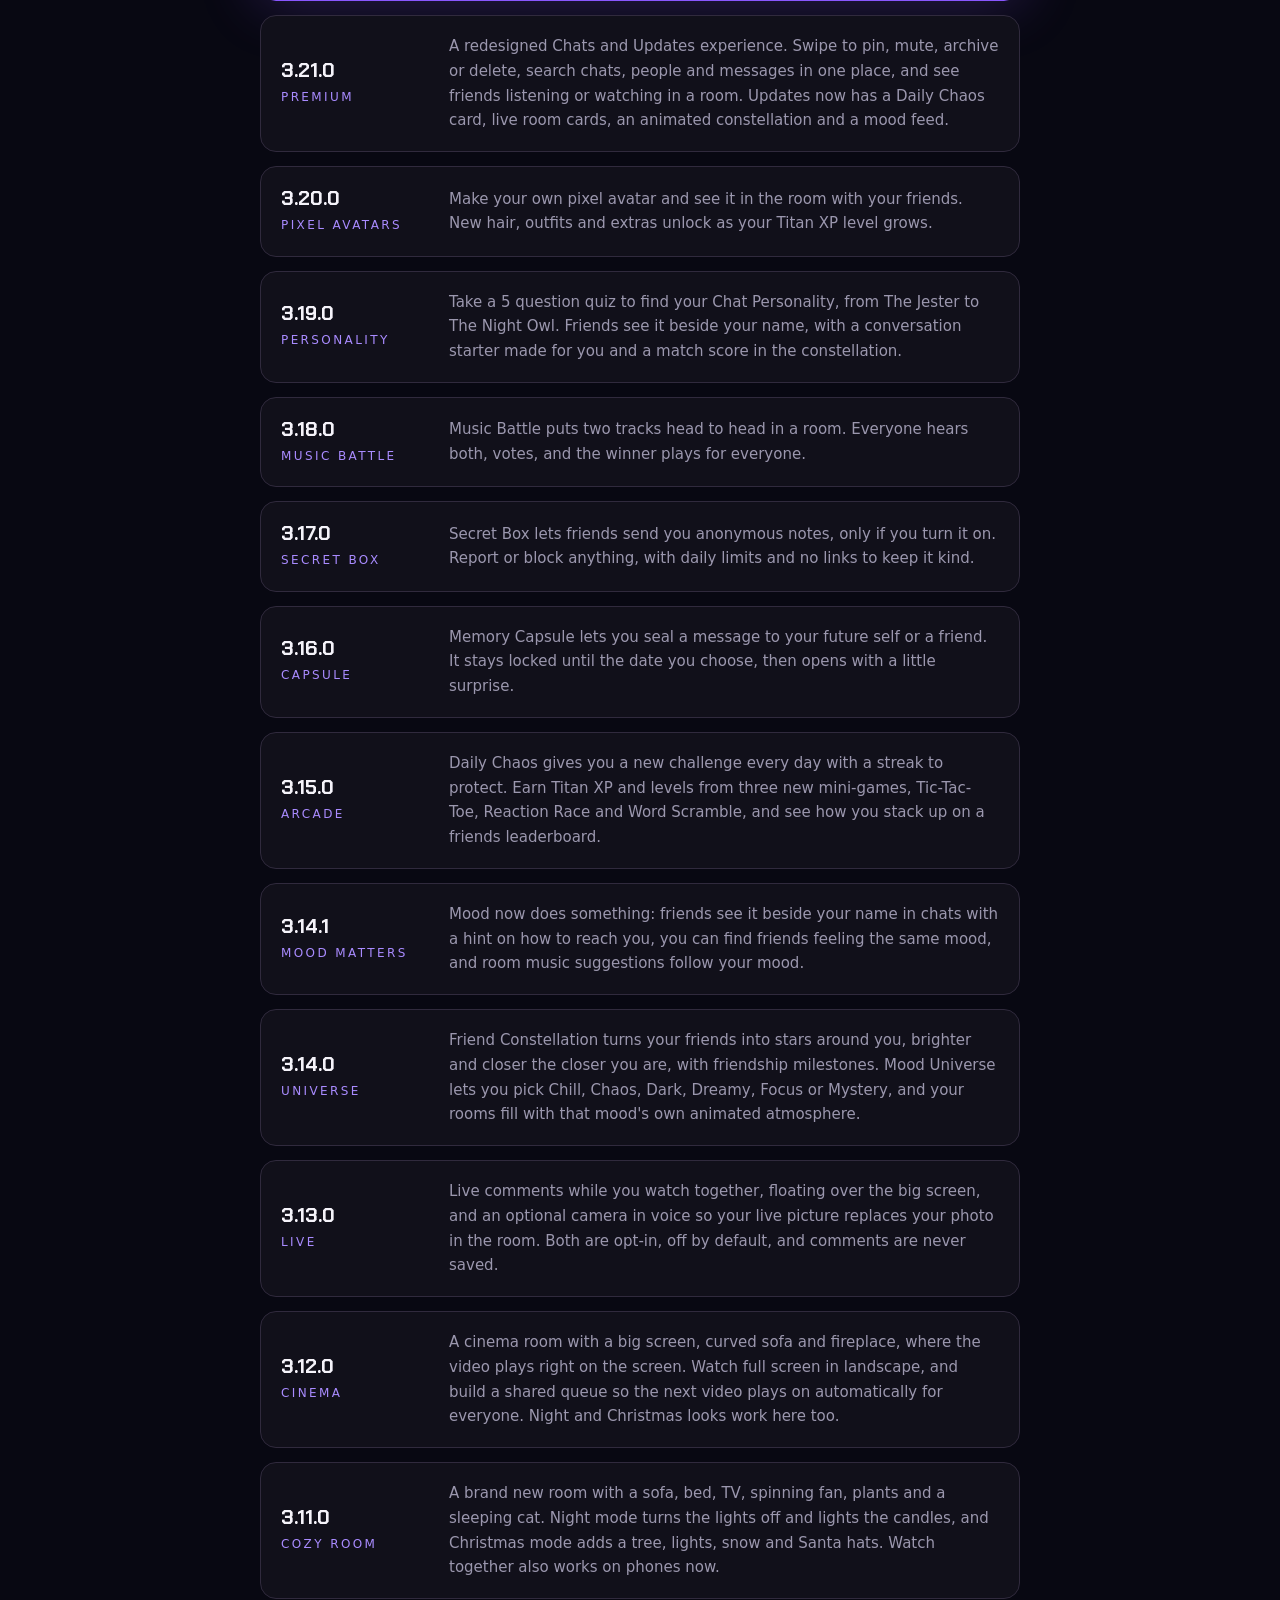
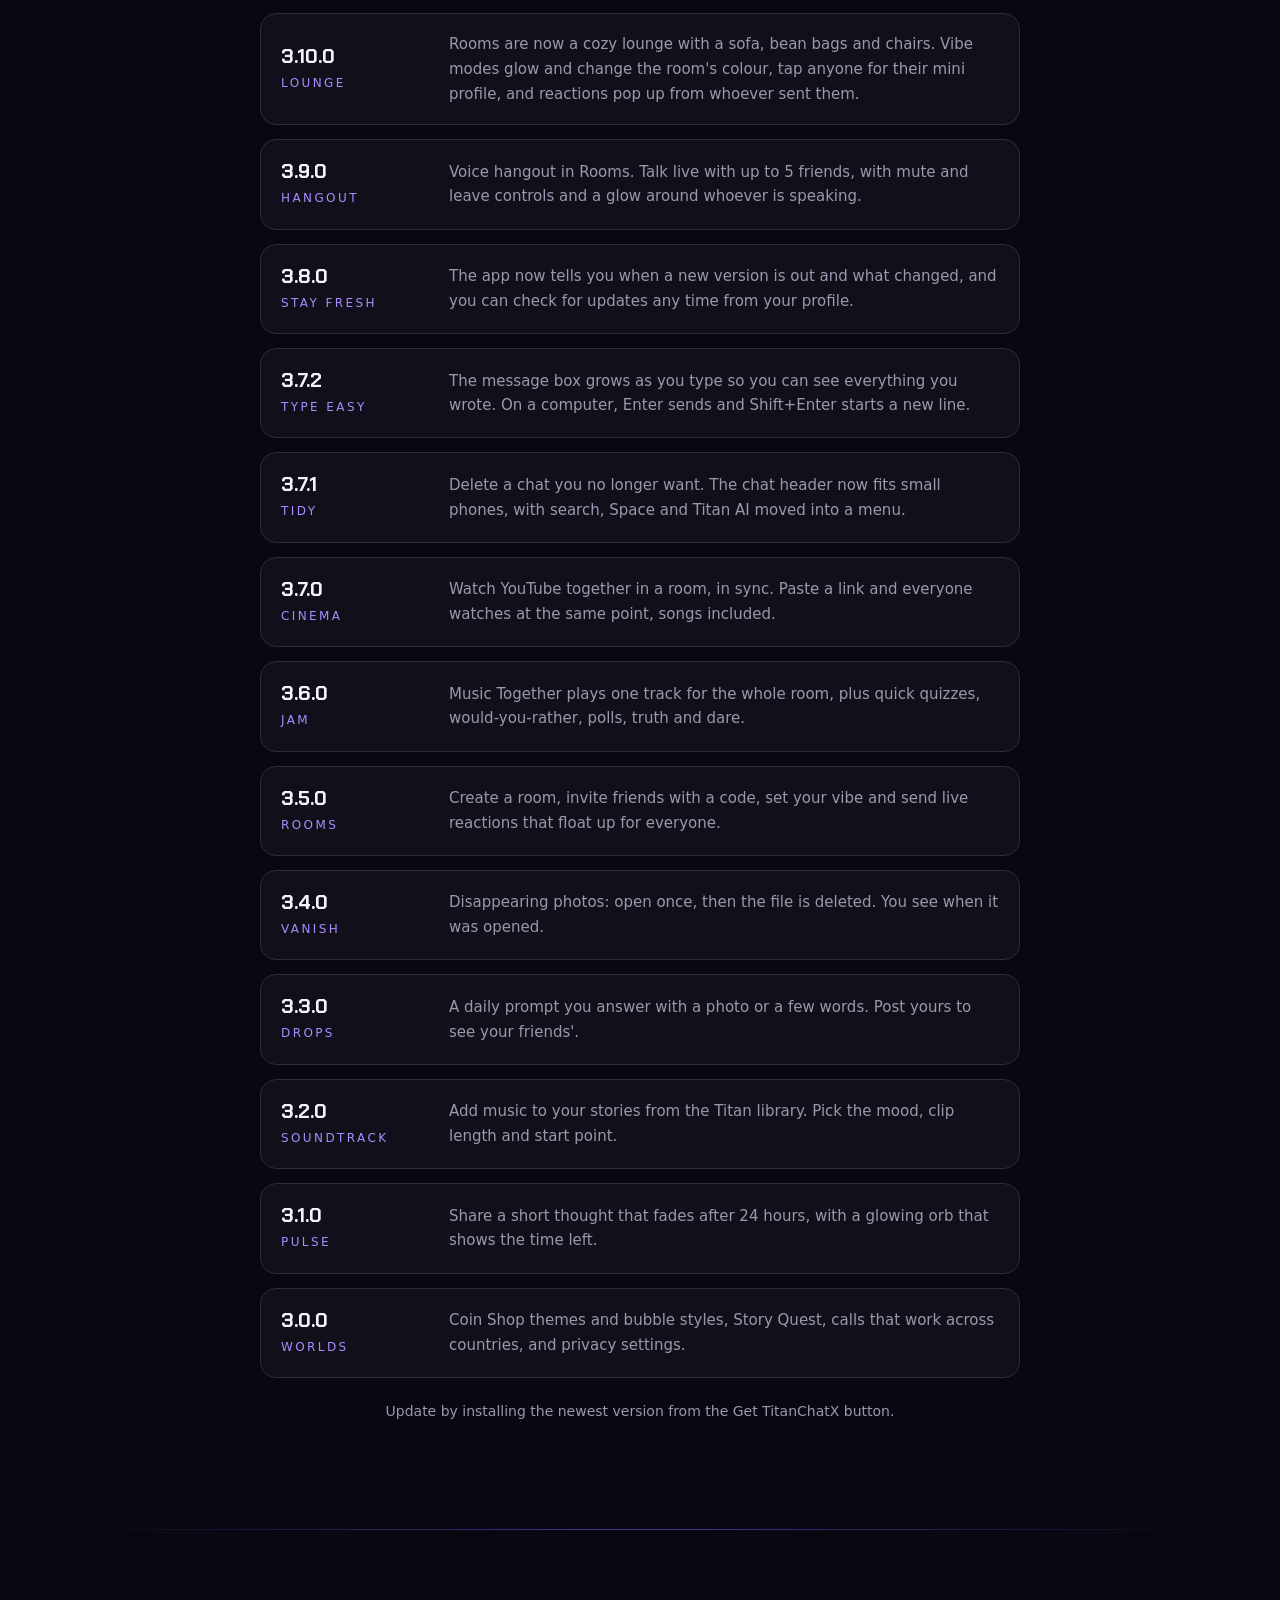
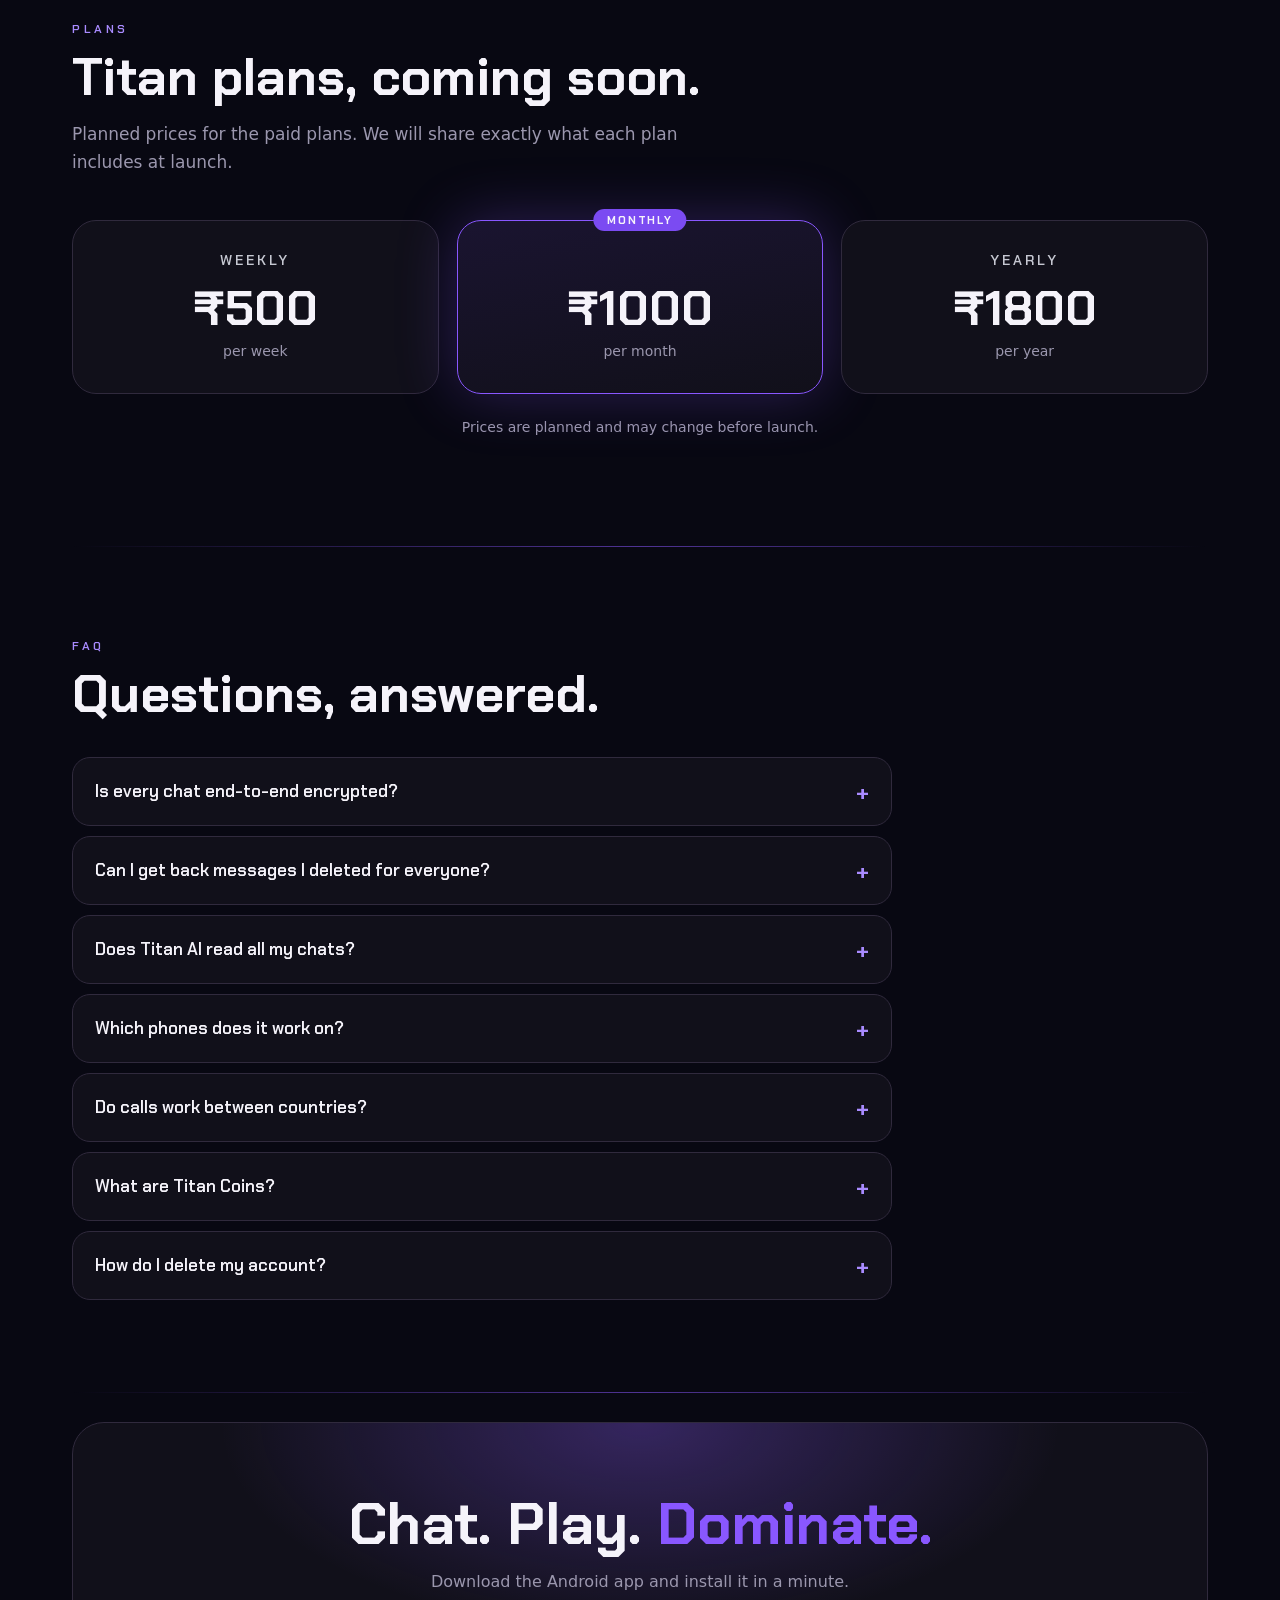
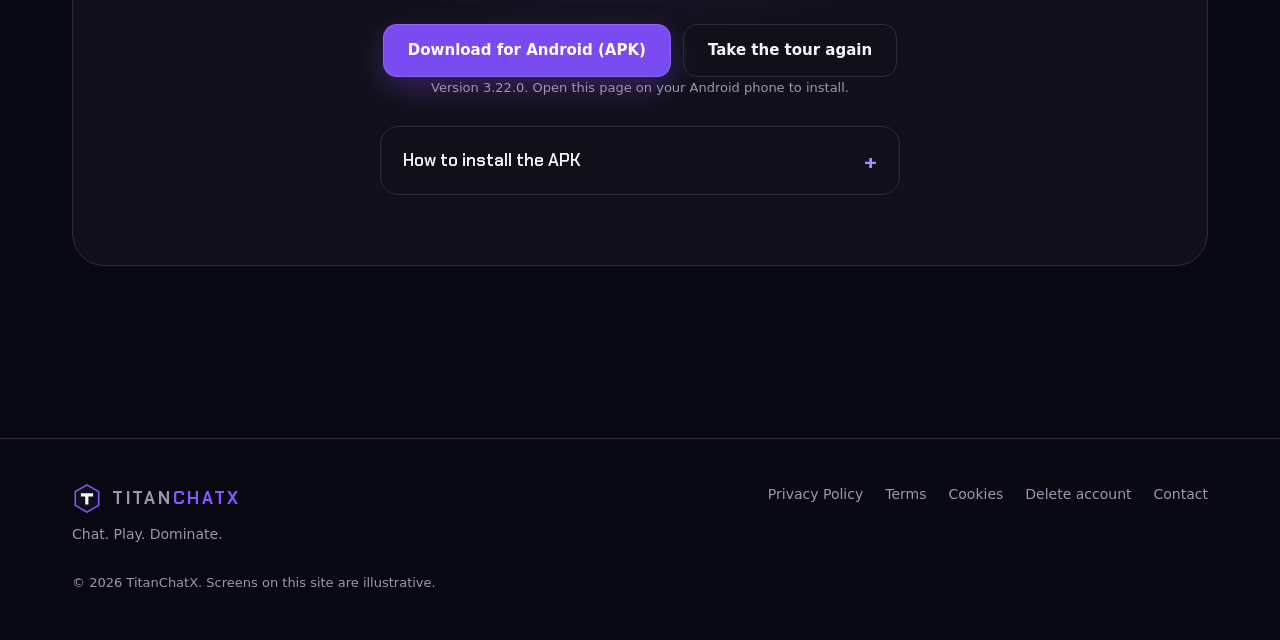
==== commit 6545eee4: "Update index.html" ====
--- a/index.html
+++ b/index.html
@@ -26,6 +26,7 @@
 <link rel="icon" href="data:image/svg+xml,%3Csvg xmlns='http://www.w3.org/2000/svg' viewBox='0 0 32 32'%3E%3Crect width='32' height='32' rx='9' fill='%2311101A'/%3E%3Cpath d='M8 9h16v4h-6v11h-4V13H8z' fill='%238957FF'/%3E%3C/svg%3E">
 </head>
 <body>
+<a class="skip" href="#home">Skip to content</a>
 <svg width="0" height="0" style="position:absolute" aria-hidden="true">
 <defs>
 <symbol id="i-lock" viewBox="0 0 24 24" fill="none" stroke="currentColor" stroke-width="1.8" stroke-linecap="round" stroke-linejoin="round"><rect x="4" y="10.5" width="16" height="10" rx="3"/><path d="M8 10.5V8a4 4 0 0 1 8 0v2.5"/></symbol>
--- a/style.css
+++ b/style.css
@@ -432,3 +432,18 @@
 .rv-ver span{font-size:12px;letter-spacing:.2em;text-transform:uppercase;color:var(--violet)}
 .rel p{margin:0;color:var(--mute);font-size:15px}
 @media(max-width:600px){.rel{grid-template-columns:1fr;gap:6px}}
+/* ===== accessibility fixes (contrast + keyboard) ===== */
+:root{--violet-text:#A98BFF;--violet-fill:#7B4BF2}
+/* skip link */
+.skip{position:absolute;left:-999px;top:8px;z-index:100;background:#fff;color:#000;padding:10px 14px;border-radius:8px;font-weight:700}
+.skip:focus{left:8px}
+/* keyboard focus: elements that use "all:unset" lost their outline */
+.tab:focus-visible,.mc:focus-visible,.mrow button:focus-visible,.del button:focus-visible,.sw button:focus-visible,.cb:focus-visible,.menu:focus-visible,summary:focus-visible{outline:2px solid var(--silver);outline-offset:3px;border-radius:10px}
+/* violet text on dark: 4.4:1 -> 6.6:1 */
+.kicker,.card h4,.app-head .st,.mrow button,.del button,.rv-ver span,.sc .own,.tag,.float .tag,summary::after,details[open] summary::after{color:var(--violet-text)}
+.eyebrow i{background:var(--violet-text)}
+/* solid violet fills with white text: 4.3:1 -> 5.1:1 */
+.btn,.links a.btn:hover,.composer .send,.voice .play,.row .bd,.plan .pill,.cb.done,.seg span.on,.tab[aria-selected=true] .ti{background:var(--violet-fill)}
+.b.me{background:linear-gradient(140deg,#7B4BF2,#6a3fe0)}
+.b small{color:rgba(255,255,255,.8)}
+.prev .b.me{background:var(--bub,var(--violet-fill))}
